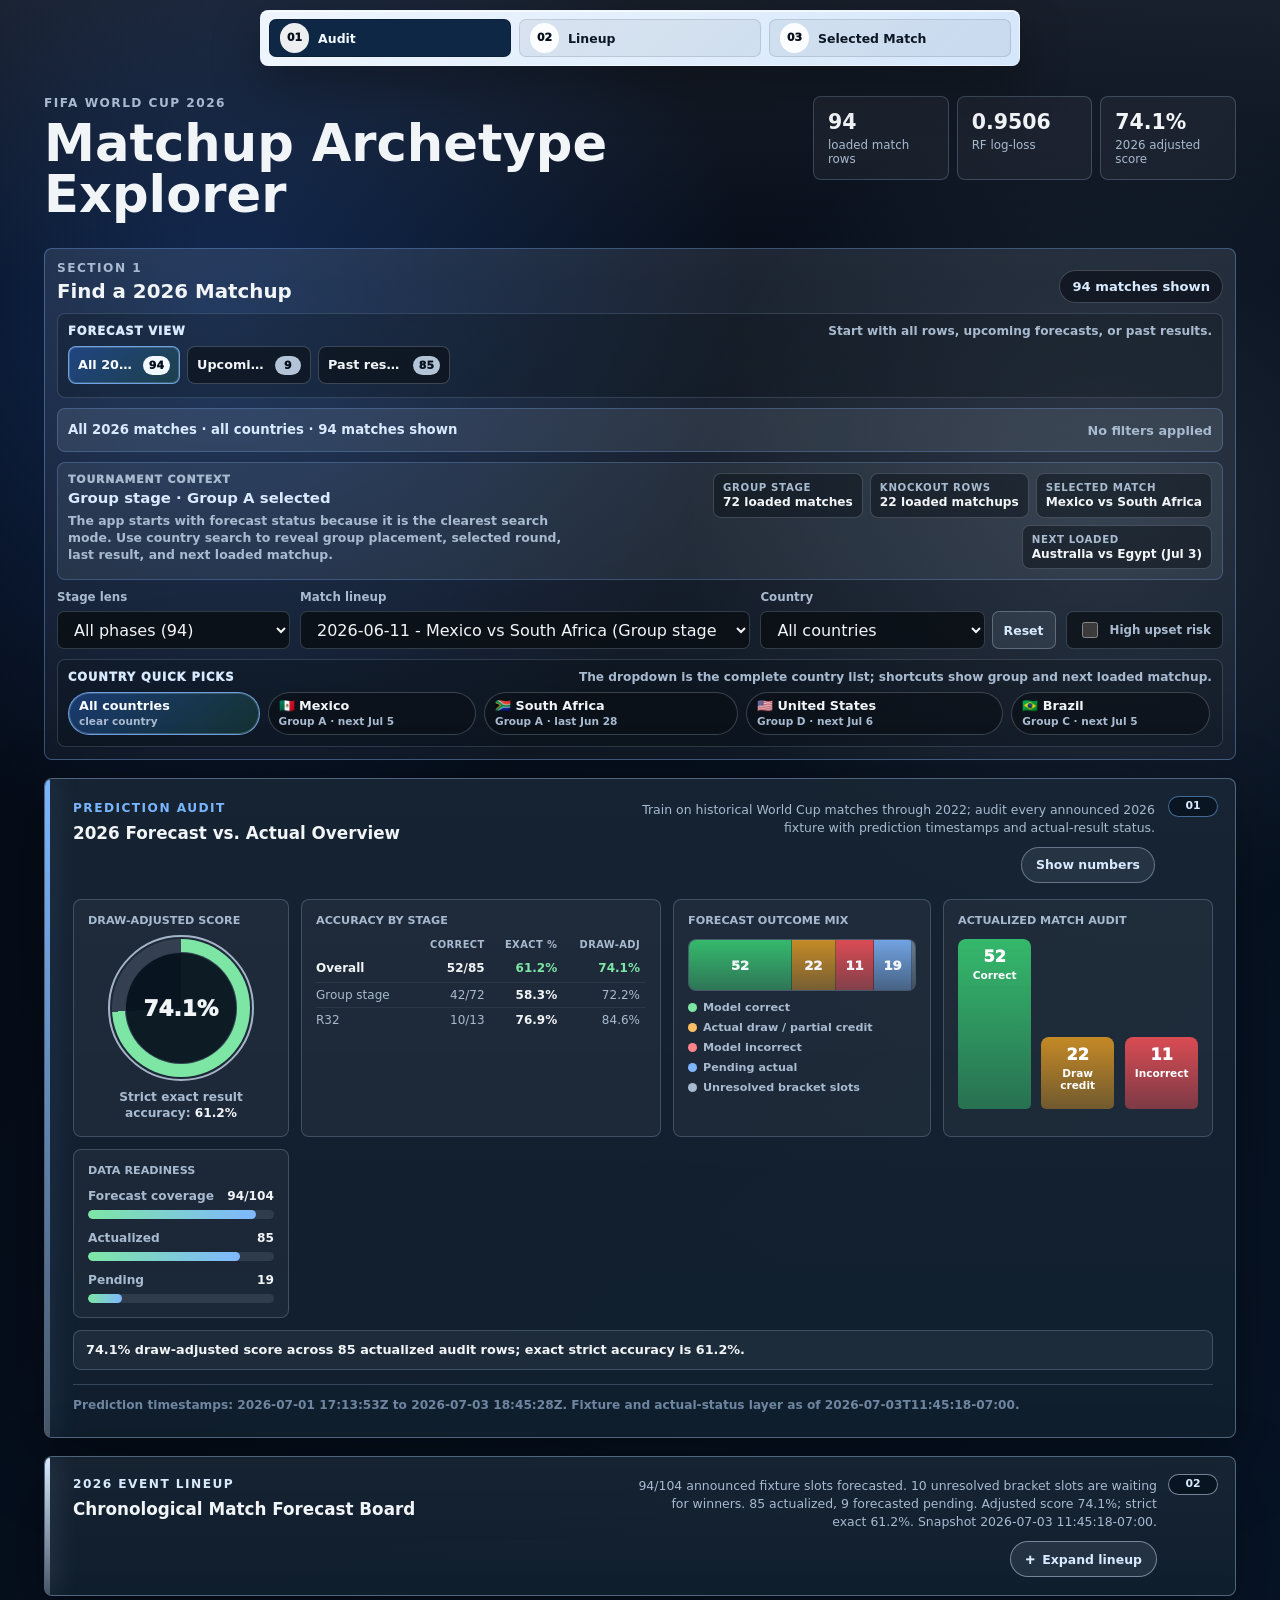
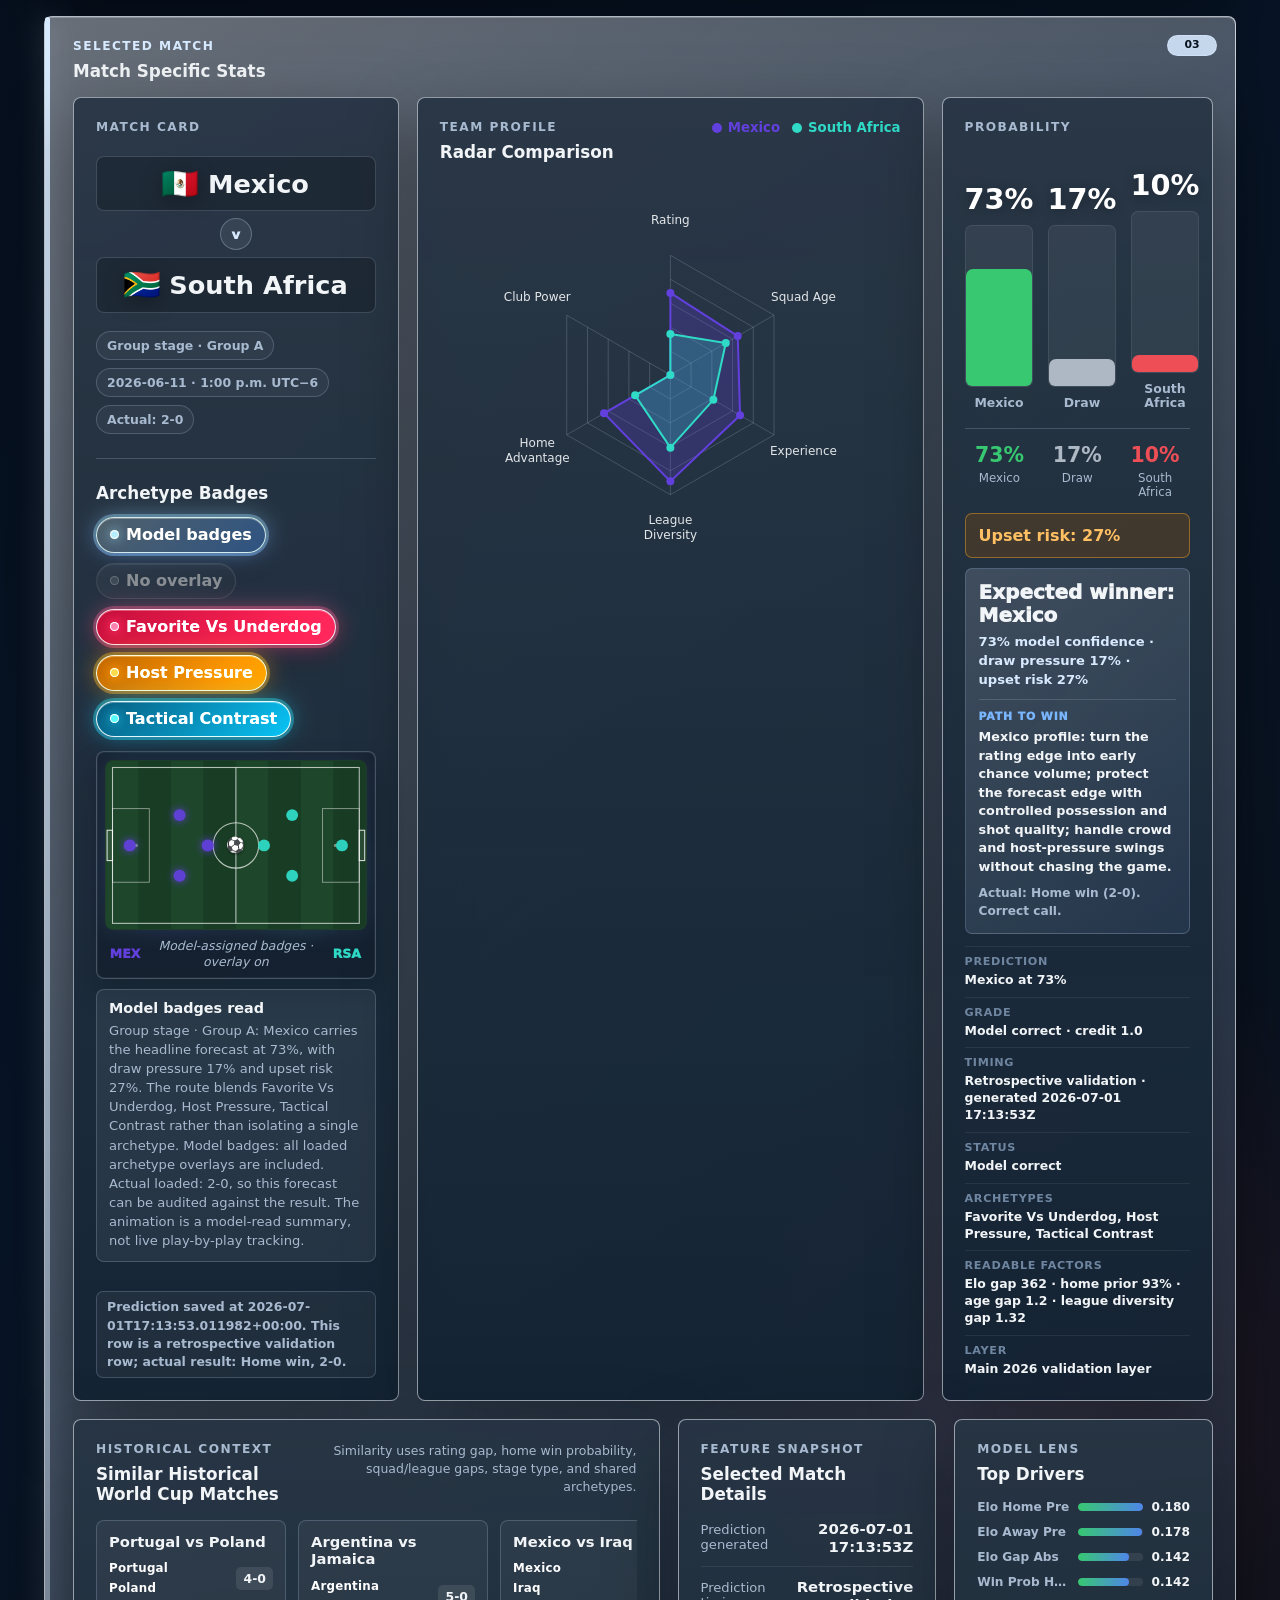
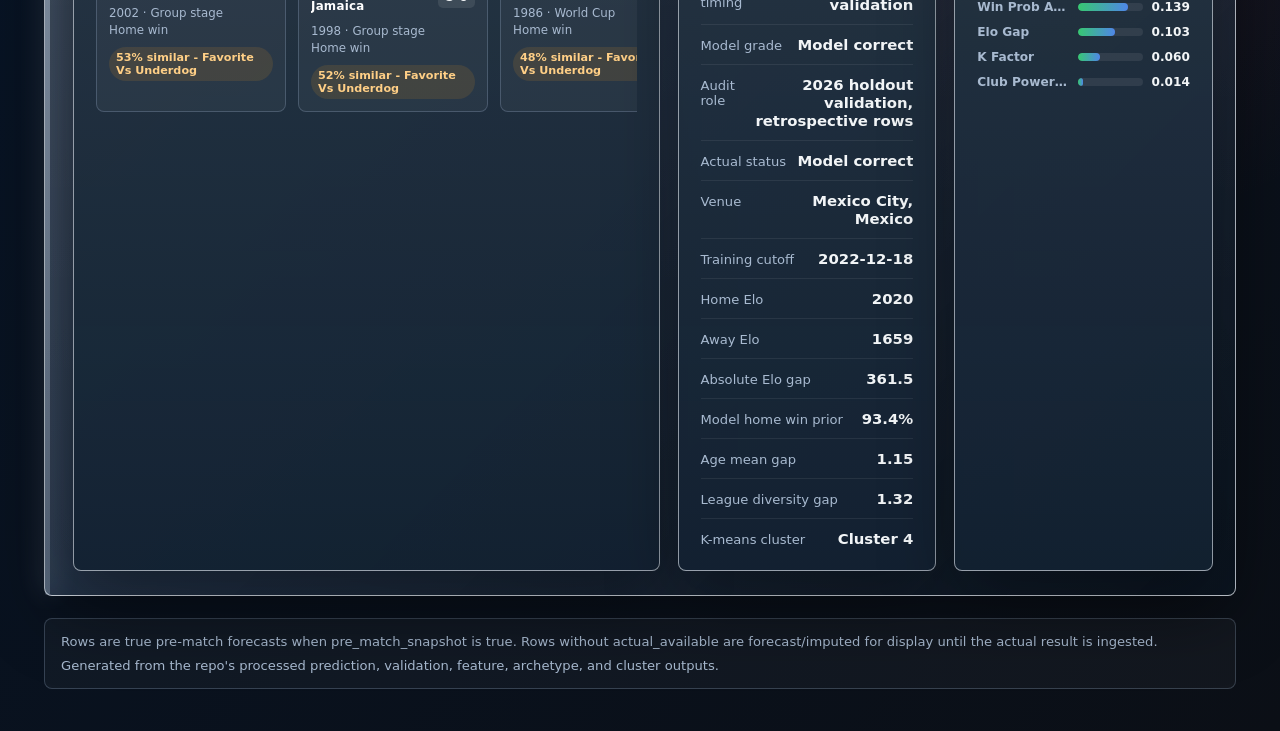
==== web/matchup-card/index.html @ e68240b1 "fix: v59e — R16 row added to accuracy-by-stage table" ====
<!doctype html>
<html lang="en">
  <head>
    <meta charset="utf-8">
    <meta name="viewport" content="width=device-width, initial-scale=1">
    <title>World Cup Matchup Archetype Explorer - v58 Multi-Badge Animation</title>
    <meta
      name="description"
      content="A data-backed matchup card for FIFA World Cup 2026 archetypes, probabilities, radar profiles, and similar historical matches."
    >
    <link rel="stylesheet" href="./styles.css?v=59e">
  </head>
  <body>
    <main class="app-shell">
      <header class="app-header">
        <div>
          <p class="eyebrow">FIFA World Cup 2026</p>
          <h1>Matchup Archetype Explorer</h1>
        </div>
        <div class="summary-strip" aria-label="Project summary">
          <div>
            <span id="match-count">--</span>
            <small>loaded match rows</small>
          </div>
          <div>
            <span id="model-loss">--</span>
            <small>RF log-loss</small>
          </div>
          <div>
            <span id="validation-acc">--</span>
            <small>2026 adjusted score</small>
          </div>
        </div>
      </header>

      <section class="toolbar compact-toolbar" aria-label="Match filters">
        <div class="toolbar-topline">
          <div>
            <p class="panel-kicker">Section 1</p>
            <h2>Find a 2026 Matchup</h2>
          </div>
          <strong id="filter-summary">Loading matches...</strong>
        </div>

        <div class="compact-filter-band">
          <div class="compact-band-head">
            <span>Forecast view</span>
            <small>Start with all rows, upcoming forecasts, or past results.</small>
          </div>
          <div class="filter-chip-row compact-view-row" id="view-chip-row" aria-label="Suggested match views"></div>
        </div>

        <div class="active-filter-strip" aria-live="polite">
          <span id="filter-status-line">Current view loading...</span>
          <div class="active-filter-row" id="active-filter-row"></div>
        </div>

        <div class="tournament-context" id="tournament-context" aria-live="polite">
          <div class="tournament-context-copy">
            <span>Tournament context</span>
            <strong id="context-title">Loading tournament context...</strong>
            <p id="context-copy"></p>
          </div>
          <div class="context-pill-row" id="context-pill-row"></div>
        </div>

        <div class="filter-controls compact-filter-controls">
          <label class="field">
            <span>Stage lens</span>
            <select id="stage-filter"></select>
          </label>
          <label class="field field-wide">
            <span>Match lineup</span>
            <select id="match-select"></select>
          </label>
          <label class="field country-filter-field">
            <span>Country</span>
            <div class="country-filter-control">
              <select id="country-filter"></select>
              <button class="reset-country" id="reset-country" type="button">Reset</button>
            </div>
          </label>
          <label class="toggle">
            <input id="upset-toggle" type="checkbox">
            <span>High upset risk</span>
          </label>
        </div>

        <div class="compact-country-band">
          <div class="compact-band-head">
            <span>Country quick picks</span>
            <small>The dropdown is the complete country list; shortcuts show group and next loaded matchup.</small>
          </div>
          <div class="filter-chip-row country-chip-row" id="country-chip-row" aria-label="Suggested country searches"></div>
        </div>
      </section>

      <nav class="section-nav" aria-label="Dashboard sections">
        <a class="section-nav-link section-nav-active" href="#prediction-audit" data-section-target="prediction-audit">
          <span>01</span>
          <strong>Audit</strong>
        </a>
        <a class="section-nav-link" href="#event-lineup" data-section-target="event-lineup">
          <span>02</span>
          <strong>Lineup</strong>
        </a>
        <a class="section-nav-link" href="#match-specific-stats" data-section-target="match-specific-stats">
          <span>03</span>
          <strong>Selected Match</strong>
        </a>
      </nav>

      <section class="panel audit-panel section-zone section-audit" id="prediction-audit" data-section="01">
        <div class="chart-head">
          <div>
            <div class="panel-kicker">Prediction Audit</div>
            <h2>2026 Forecast vs. Actual Overview</h2>
          </div>
          <div class="audit-head-actions">
            <p class="fine-print" id="audit-summary"></p>
            <button class="audit-view-toggle" id="audit-view-toggle" type="button" aria-pressed="false">
              Show numbers
            </button>
          </div>
        </div>
        <div class="audit-visual" id="audit-visual"></div>
        <div class="audit-grid" id="audit-grid" hidden>
          <div class="audit-stat-grid" id="audit-stat-grid"></div>
          <div class="audit-state-list" id="audit-state-list"></div>
        </div>
        <p class="audit-timestamp" id="audit-timestamp"></p>
      </section>

      <section class="panel lineup-panel section-zone section-lineup" id="event-lineup" data-section="02">
        <div class="chart-head">
          <div>
            <div class="panel-kicker">2026 Event Lineup</div>
            <h2>Chronological Match Forecast Board</h2>
          </div>
          <div class="lineup-head-actions">
            <p class="fine-print" id="lineup-status"></p>
            <button class="lineup-toggle" id="lineup-toggle" type="button" aria-expanded="false" aria-controls="lineup-body">
              Expand lineup
            </button>
          </div>
        </div>
        <div class="lineup-body" id="lineup-body" hidden>
          <div class="lineup-legend" aria-label="Lineup color legend">
            <span><i class="legend-dot dot-correct"></i>Model correct</span>
            <span><i class="legend-dot dot-incorrect"></i>Model incorrect</span>
            <span><i class="legend-dot dot-draw-push"></i>Actual draw / partial credit</span>
            <span><i class="legend-dot dot-pending"></i>Pending actual</span>
          </div>
          <div class="lineup-breakdown" id="lineup-breakdown"></div>
          <div class="timeline-list" id="timeline-list" aria-label="Chronological 2026 fixture lineup"></div>
          <div class="lineup-empty" id="lineup-empty">
            No fixtures match the current filters.
          </div>
        </div>
      </section>

      <section class="section-zone section-match match-section" id="match-specific-stats" data-section="03" aria-live="polite">
        <div class="chart-head match-section-head">
          <div>
            <div class="panel-kicker">Selected Match</div>
            <h2>Match Specific Stats</h2>
          </div>
        </div>

        <div class="main-grid">
        <article class="panel match-panel">
          <div class="panel-kicker">Match Card</div>
          <div class="team-line">
            <div class="team-lockup">
              <span class="team-mark mark-home" id="home-code" aria-label="Home country flag"></span>
              <strong id="home-team">Home</strong>
            </div>
            <span class="versus">v</span>
            <div class="team-lockup team-lockup-away">
              <span class="team-mark mark-away" id="away-code" aria-label="Away country flag"></span>
              <strong id="away-team">Away</strong>
            </div>
          </div>
          <div class="match-meta">
            <span id="match-stage">Stage</span>
            <span id="match-date">Date</span>
            <span id="match-score">Score</span>
          </div>
          <div class="divider"></div>
          <h2>Archetype Badges</h2>
          <div class="badge-list" id="badge-list"></div>
          <div class="archetype-playbook" aria-label="Animated archetype interpretation">
            <div class="archetype-pitch" id="archetype-pitch"></div>
            <div class="archetype-commentary" id="archetype-commentary"></div>
          </div>
          <div class="status-note" id="snapshot-note"></div>
        </article>

        <article class="panel radar-panel">
          <div class="chart-head">
            <div>
              <div class="panel-kicker">Team Profile</div>
              <h2>Radar Comparison</h2>
            </div>
            <div class="legend">
              <span><i class="legend-dot dot-home"></i><b id="legend-home">Home</b></span>
              <span><i class="legend-dot dot-away"></i><b id="legend-away">Away</b></span>
            </div>
          </div>
          <canvas id="radar-canvas" width="720" height="430"></canvas>
        </article>

        <article class="panel probability-panel">
          <div class="panel-kicker">Probability</div>
          <div class="prob-bars" id="prob-bars"></div>
          <div class="prob-table" id="prob-table"></div>
          <div class="upset-pill" id="upset-pill">Upset risk: --</div>
          <div class="prediction-call" id="prediction-call"></div>
          <div class="reasoning-list" id="reasoning-list"></div>
        </article>
        </div>

        <div class="detail-grid">
        <article class="panel wide-panel">
          <div class="chart-head">
            <div>
              <div class="panel-kicker">Historical Context</div>
              <h2>Similar Historical World Cup Matches</h2>
            </div>
            <p class="fine-print">Similarity uses rating gap, home win probability, squad/league gaps, stage type, and shared archetypes.</p>
          </div>
          <div class="similar-grid" id="similar-grid"></div>
        </article>

        <article class="panel">
          <div class="panel-kicker">Feature Snapshot</div>
          <h2>Selected Match Details</h2>
          <div class="metric-list" id="metric-list"></div>
        </article>

        <article class="panel">
          <div class="panel-kicker">Model Lens</div>
          <h2>Top Drivers</h2>
          <div class="importance-list" id="importance-list"></div>
        </article>
        </div>
      </section>

      <footer class="app-footer">
        <p id="data-caveat"></p>
        <p>Generated from the repo's processed prediction, validation, feature, archetype, and cluster outputs.</p>
      </footer>
    </main>

    <script src="./data/matchups-inline.js?v=59e"></script>
    <script src="./app.js?v=59e"></script>
  </body>
</html>
---- web/matchup-card/styles.css ----
:root {
  color-scheme: dark;
  --bg: #070c13;
  --bg-2: #0b1724;
  --panel: rgba(14, 29, 45, 0.88);
  --panel-strong: rgba(17, 41, 63, 0.94);
  --line: rgba(185, 213, 247, 0.22);
  --line-strong: rgba(185, 213, 247, 0.38);
  --text: #f2f5f7;
  --muted: #a8bad0;
  --soft: #6f86a0;
  --sport-blue: #2f7dff;
  --sport-blue-strong: #79b6ff;
  --ice-blue: #d8eaff;
  --home: #4f86e8;
  --away: #f0a33a;
  --draw: #aeb7c4;
  --win: #37c871;
  --loss: #ee4f56;
  --warn: #d79424;
  --correct: #37c871;
  --correct-strong: #7de6a5;
  --incorrect: #ee4f56;
  --incorrect-strong: #ff858b;
  --draw-push: #d79424;
  --draw-push-strong: #ffbf63;
  --pending: #7fb7ff;
  --pending-strong: #d8eaff;
  --radius: 8px;
  --shadow: 0 24px 70px rgba(0, 0, 0, 0.35);
}

.compact-toolbar {
  gap: 10px;
  padding: 12px;
  border-color: rgba(127, 183, 255, 0.36);
  background: linear-gradient(180deg, rgba(216, 234, 255, 0.11), rgba(255, 255, 255, 0.045));
}

.toolbar-topline {
  display: flex;
  align-items: end;
  justify-content: space-between;
  gap: 16px;
}

.toolbar-topline h2 {
  font-size: 1.24rem;
}

.toolbar-topline .panel-kicker {
  margin-bottom: 5px;
}

.toolbar-topline > strong {
  flex: 0 0 auto;
  border: 1px solid rgba(216, 234, 255, 0.22);
  border-radius: 999px;
  padding: 8px 12px;
  color: var(--ice-blue);
  background: rgba(7, 12, 19, 0.58);
  font-size: 0.82rem;
}

.compact-filter-band,
.compact-country-band {
  display: grid;
  gap: 8px;
  min-width: 0;
  border: 1px solid rgba(185, 213, 247, 0.18);
  border-radius: var(--radius);
  padding: 10px;
  background: rgba(7, 12, 19, 0.25);
}

.compact-band-head {
  display: flex;
  align-items: baseline;
  justify-content: space-between;
  gap: 14px;
}

.compact-band-head span {
  color: var(--ice-blue);
  font-size: 0.72rem;
  font-weight: 950;
  letter-spacing: 0.08em;
  text-transform: uppercase;
}

.compact-band-head small {
  color: var(--muted);
  font-size: 0.76rem;
  font-weight: 750;
  text-align: right;
}

.compact-view-row {
  display: grid;
  grid-template-columns: repeat(7, minmax(104px, 1fr));
  gap: 7px;
}

.compact-view-row .filter-chip {
  min-width: 0;
  min-height: 38px;
  border-radius: 8px;
  padding: 7px 9px;
}

.compact-view-row .filter-chip span {
  overflow: hidden;
  text-overflow: ellipsis;
  white-space: nowrap;
}

.compact-view-row .filter-chip small {
  display: none;
}

.active-filter-strip {
  display: grid;
  grid-template-columns: minmax(230px, auto) 1fr;
  align-items: center;
  gap: 12px;
  min-height: 44px;
  border: 1px solid rgba(127, 183, 255, 0.25);
  border-radius: var(--radius);
  padding: 8px 10px;
  background: rgba(216, 234, 255, 0.1);
}

.active-filter-strip > span {
  color: var(--ice-blue);
  font-size: 0.83rem;
  font-weight: 850;
  line-height: 1.25;
}

.active-filter-row {
  display: flex;
  flex-wrap: wrap;
  justify-content: flex-end;
  gap: 7px;
}

.active-filter-none {
  color: var(--muted);
  font-size: 0.8rem;
  font-weight: 800;
}

.active-filter-pill {
  display: inline-flex;
  align-items: center;
  gap: 7px;
  min-height: 30px;
  border: 1px solid rgba(216, 234, 255, 0.26);
  border-radius: 999px;
  padding: 5px 8px 5px 10px;
  color: var(--text);
  background: rgba(10, 16, 22, 0.62);
  cursor: pointer;
  font-size: 0.76rem;
  font-weight: 850;
}

.active-filter-pill strong {
  display: grid;
  width: 17px;
  height: 17px;
  place-items: center;
  border-radius: 999px;
  color: #07111e;
  background: rgba(216, 234, 255, 0.86);
  font-size: 0.68rem;
  line-height: 1;
}

.compact-filter-controls {
  grid-template-columns: minmax(160px, 0.75fr) minmax(280px, 1.45fr) minmax(260px, 0.95fr) minmax(132px, auto);
  gap: 10px;
}

.compact-filter-controls .field span,
.compact-filter-controls .toggle span {
  font-size: 0.74rem;
}

.compact-filter-controls select,
.compact-filter-controls .reset-country,
.compact-filter-controls .toggle {
  min-height: 38px;
}

.compact-filter-controls .toggle {
  padding: 0 11px;
}

.compact-country-band {
  padding-bottom: 8px;
}

.compact-country-band .country-chip-row {
  flex-wrap: nowrap;
  overflow-x: auto;
  overscroll-behavior-x: contain;
  padding-bottom: 3px;
  scrollbar-width: thin;
}

.compact-country-band .filter-chip {
  min-height: 36px;
  min-width: max-content;
  padding: 6px 10px;
}

.compact-country-band .filter-chip small {
  white-space: nowrap;
}

html {
  scroll-behavior: smooth;
  scroll-padding-top: 104px;
}

* {
  box-sizing: border-box;
}

body {
  margin: 0;
  min-height: 100vh;
  font-family: Inter, ui-sans-serif, system-ui, -apple-system, BlinkMacSystemFont, "Segoe UI", sans-serif;
  color: var(--text);
  background:
    linear-gradient(180deg, rgba(242, 248, 255, 0.08), transparent 18rem),
    radial-gradient(circle at 17% 8%, rgba(47, 125, 255, 0.25), transparent 33rem),
    radial-gradient(circle at 86% 13%, rgba(216, 234, 255, 0.1), transparent 26rem),
    radial-gradient(circle at 84% 76%, rgba(238, 79, 86, 0.1), transparent 28rem),
    linear-gradient(135deg, #050912 0%, #071426 54%, #0b0f16 100%);
}

button,
input,
select {
  font: inherit;
}

.app-shell {
  width: min(1440px, 100%);
  margin: 0 auto;
  padding: 96px clamp(16px, 4vw, 44px) 42px;
}

.app-header {
  display: flex;
  align-items: flex-start;
  justify-content: space-between;
  gap: 24px;
  margin-bottom: 28px;
}

.eyebrow,
.panel-kicker {
  margin: 0 0 8px;
  color: var(--muted);
  font-size: 0.76rem;
  font-weight: 700;
  letter-spacing: 0.12em;
  text-transform: uppercase;
}

h1 {
  margin: 0;
  font-size: clamp(2rem, 4vw, 3.8rem);
  line-height: 1;
  letter-spacing: 0;
}

h2 {
  margin: 0;
  font-size: 1.05rem;
  letter-spacing: 0;
}

.summary-strip {
  display: grid;
  grid-template-columns: repeat(3, minmax(86px, 1fr));
  gap: 8px;
  min-width: min(390px, 100%);
}

.summary-strip div {
  min-height: 72px;
  padding: 13px 14px;
  border: 1px solid var(--line);
  border-radius: var(--radius);
  background: rgba(255, 255, 255, 0.045);
}

.summary-strip span {
  display: block;
  color: var(--text);
  font-size: 1.28rem;
  font-weight: 800;
}

.summary-strip small {
  display: block;
  margin-top: 4px;
  color: var(--muted);
  font-size: 0.74rem;
}

.toolbar {
  display: grid;
  grid-template-columns: 1fr;
  align-items: stretch;
  gap: 14px;
  margin-bottom: 18px;
  padding: 14px;
  border: 1px solid var(--line);
  border-radius: var(--radius);
  background: rgba(255, 255, 255, 0.04);
}

.filter-guide {
  display: grid;
  gap: 10px;
}

.filter-shelf {
  min-width: 0;
  border: 1px solid rgba(185, 213, 247, 0.18);
  border-radius: var(--radius);
  padding: 11px;
  background: linear-gradient(180deg, rgba(216, 234, 255, 0.07), rgba(255, 255, 255, 0.025));
}

.filter-shelf-head {
  display: flex;
  align-items: baseline;
  justify-content: space-between;
  gap: 12px;
  margin-bottom: 9px;
}

.filter-shelf-head span {
  color: var(--ice-blue);
  font-size: 0.74rem;
  font-weight: 900;
  letter-spacing: 0.06em;
  text-transform: uppercase;
}

.filter-shelf-head strong {
  color: var(--muted);
  font-size: 0.76rem;
  font-weight: 800;
  line-height: 1.35;
  text-align: right;
}

.filter-chip-row {
  display: flex;
  flex-wrap: wrap;
  gap: 8px;
}

.filter-chip {
  display: grid;
  grid-template-columns: minmax(0, auto) auto;
  gap: 3px 8px;
  align-items: center;
  min-height: 44px;
  min-width: max-content;
  border: 1px solid rgba(216, 234, 255, 0.22);
  border-radius: 999px;
  padding: 7px 12px;
  color: var(--text);
  background: rgba(10, 16, 22, 0.62);
  cursor: pointer;
  text-align: left;
}

.filter-chip span {
  font-size: 0.8rem;
  font-weight: 900;
  line-height: 1.1;
}

.filter-chip strong {
  min-width: 1.65rem;
  border-radius: 999px;
  padding: 3px 6px;
  color: #07111e;
  background: rgba(216, 234, 255, 0.82);
  font-size: 0.68rem;
  font-weight: 950;
  text-align: center;
  white-space: nowrap;
}

.filter-chip small {
  grid-column: 1 / -1;
  color: var(--muted);
  font-size: 0.66rem;
  font-weight: 800;
  line-height: 1.1;
}

.filter-chip:hover,
.filter-chip:focus-visible {
  border-color: rgba(216, 234, 255, 0.64);
  background: rgba(216, 234, 255, 0.11);
  outline: none;
}

.filter-chip-active {
  border-color: rgba(127, 183, 255, 0.82);
  color: #f8fbff;
  background: linear-gradient(135deg, rgba(47, 125, 255, 0.34), rgba(55, 200, 113, 0.14));
  box-shadow: inset 0 0 0 1px rgba(216, 234, 255, 0.2);
}

.filter-chip-active strong {
  background: #f2f8ff;
}

.filter-chip-zero {
  border-color: rgba(168, 186, 208, 0.18);
  color: var(--muted);
  background: rgba(168, 186, 208, 0.055);
}

.filter-chip-zero strong {
  color: var(--muted);
  background: rgba(168, 186, 208, 0.18);
}

.country-chip-row .filter-chip {
  grid-template-columns: minmax(0, auto) auto;
}

.filter-controls {
  display: grid;
  grid-template-columns: minmax(170px, 0.75fr) minmax(280px, 1.45fr) minmax(170px, 0.85fr) auto;
  align-items: end;
  gap: 12px;
}

.field {
  display: grid;
  gap: 7px;
  min-width: 0;
}

.field span,
.toggle span {
  color: var(--muted);
  font-size: 0.78rem;
  font-weight: 700;
}

select {
  width: 100%;
  min-height: 42px;
  padding: 0 12px;
  border: 1px solid var(--line);
  border-radius: 7px;
  outline: none;
  color: var(--text);
  background: rgba(10, 16, 22, 0.9);
}

select:disabled {
  color: var(--soft);
  cursor: not-allowed;
  opacity: 0.78;
}

.country-filter-control {
  display: grid;
  grid-template-columns: minmax(0, 1fr) auto;
  gap: 7px;
}

.reset-country {
  min-height: 42px;
  border: 1px solid rgba(216, 234, 255, 0.28);
  border-radius: 7px;
  padding: 0 11px;
  color: var(--ice-blue);
  background: rgba(216, 234, 255, 0.08);
  cursor: pointer;
  font-size: 0.78rem;
  font-weight: 850;
}

.reset-country:hover,
.reset-country:focus-visible {
  border-color: rgba(216, 234, 255, 0.58);
  background: rgba(216, 234, 255, 0.14);
  outline: none;
}

select:focus {
  border-color: rgba(96, 165, 250, 0.75);
  box-shadow: 0 0 0 3px rgba(96, 165, 250, 0.15);
}

.toggle {
  display: inline-flex;
  align-items: center;
  justify-content: center;
  gap: 9px;
  min-height: 42px;
  padding: 0 14px;
  border: 1px solid var(--line);
  border-radius: 7px;
  background: rgba(10, 16, 22, 0.72);
  white-space: nowrap;
}

.toggle input {
  width: 16px;
  height: 16px;
  accent-color: var(--warn);
}

.section-nav {
  position: fixed;
  top: 10px;
  left: 50%;
  z-index: 80;
  display: grid;
  grid-template-columns: repeat(3, minmax(110px, 1fr));
  gap: 8px;
  width: min(760px, calc(100% - 32px));
  margin: 0;
  padding: 8px;
  border: 1px solid rgba(242, 248, 255, 0.68);
  border-radius: var(--radius);
  background:
    linear-gradient(135deg, rgba(242, 248, 255, 0.94), rgba(216, 234, 255, 0.86)),
    rgba(216, 234, 255, 0.9);
  box-shadow: 0 18px 50px rgba(0, 0, 0, 0.32), inset 0 1px 0 rgba(255, 255, 255, 0.72);
  transform: translateX(-50%);
  backdrop-filter: blur(18px);
}

.section-nav-link {
  display: flex;
  align-items: center;
  gap: 9px;
  min-width: 0;
  min-height: 38px;
  border: 1px solid rgba(10, 23, 38, 0.12);
  border-radius: 7px;
  padding: 0 10px;
  color: #0b1724;
  background: rgba(9, 24, 41, 0.06);
  text-decoration: none;
}

.section-nav-link:hover,
.section-nav-link:focus-visible,
.section-nav-active {
  border-color: rgba(9, 24, 41, 0.36);
  color: #f2f8ff;
  background: #0d2744;
  outline: none;
}

.section-nav-link span {
  display: inline-flex;
  align-items: center;
  justify-content: center;
  flex: 0 0 1.82rem;
  height: 1.82rem;
  border-radius: 999px;
  color: #08111d;
  background: rgba(255, 255, 255, 0.92);
  font-size: 0.68rem;
  font-weight: 950;
}

.section-nav-link strong {
  min-width: 0;
  overflow: hidden;
  font-size: 0.78rem;
  text-overflow: ellipsis;
  white-space: nowrap;
}

.section-zone {
  --section-accent: var(--sport-blue-strong);
  --section-wash: rgba(47, 125, 255, 0.12);
  position: relative;
  isolation: isolate;
  scroll-margin-top: 104px;
}

.panel.section-zone {
  overflow: hidden;
}

.section-zone::before {
  content: "";
  position: absolute;
  top: 0;
  bottom: 0;
  left: 0;
  z-index: 0;
  width: 5px;
  border-radius: 999px;
  background: linear-gradient(180deg, var(--section-accent), rgba(216, 234, 255, 0.28));
  box-shadow: 0 0 26px color-mix(in srgb, var(--section-accent) 38%, transparent);
}

.section-zone::after {
  content: attr(data-section);
  position: absolute;
  top: 17px;
  right: 17px;
  z-index: 1;
  min-width: 2rem;
  border: 1px solid color-mix(in srgb, var(--section-accent) 52%, transparent);
  border-radius: 999px;
  padding: 4px 8px;
  color: var(--ice-blue);
  background: rgba(6, 16, 28, 0.72);
  font-size: 0.68rem;
  font-weight: 900;
  line-height: 1;
  text-align: center;
}

.panel.section-zone > *,
.match-section > * {
  position: relative;
  z-index: 1;
}

.section-zone > .chart-head {
  padding-right: 58px;
}

.section-zone > .chart-head .panel-kicker {
  color: var(--section-accent);
}

.section-audit {
  --section-accent: #79b6ff;
  --section-wash: rgba(47, 125, 255, 0.13);
  border-color: rgba(121, 182, 255, 0.5);
  background:
    linear-gradient(90deg, rgba(47, 125, 255, 0.16), transparent 32%),
    linear-gradient(180deg, rgba(255, 255, 255, 0.05), rgba(255, 255, 255, 0.018)),
    var(--panel);
}

.section-lineup {
  --section-accent: #d8eaff;
  --section-wash: rgba(216, 234, 255, 0.1);
  border-color: rgba(216, 234, 255, 0.44);
  background:
    linear-gradient(90deg, rgba(216, 234, 255, 0.13), transparent 30%),
    linear-gradient(180deg, rgba(255, 255, 255, 0.045), rgba(255, 255, 255, 0.016)),
    var(--panel);
}

.match-section {
  --section-accent: #d8eaff;
  margin-top: 20px;
  border: 1px solid rgba(242, 248, 255, 0.7);
  border-radius: var(--radius);
  padding: 22px 22px 24px 28px;
  background:
    linear-gradient(135deg, rgba(242, 248, 255, 0.32), rgba(216, 234, 255, 0.2) 38%, rgba(127, 183, 255, 0.13) 68%, rgba(6, 18, 31, 0.66)),
    linear-gradient(180deg, rgba(255, 255, 255, 0.13), rgba(255, 255, 255, 0.035));
  box-shadow: 0 24px 70px rgba(0, 0, 0, 0.24), inset 0 1px 0 rgba(255, 255, 255, 0.24);
}

.match-section::after {
  top: 18px;
  right: 18px;
  color: #08111d;
  background: rgba(216, 234, 255, 0.88);
}

.match-section-head {
  margin-bottom: 16px;
  padding-right: 58px;
}

.match-section .panel {
  border-color: rgba(242, 248, 255, 0.56);
  background:
    linear-gradient(180deg, rgba(242, 248, 255, 0.12), rgba(216, 234, 255, 0.045)),
    rgba(9, 24, 41, 0.92);
}

.main-grid {
  display: grid;
  grid-template-columns: minmax(260px, 0.9fr) minmax(360px, 1.4fr) minmax(270px, 0.75fr);
  gap: 18px;
  align-items: stretch;
}

.audit-panel {
  margin-bottom: 18px;
  padding: 22px 22px 22px 28px;
}

.audit-head-actions {
  display: grid;
  justify-items: end;
  gap: 10px;
  min-width: min(460px, 100%);
}

.audit-view-toggle {
  min-height: 36px;
  border: 1px solid rgba(216, 234, 255, 0.36);
  border-radius: 999px;
  padding: 0 14px;
  color: var(--ice-blue);
  background: rgba(216, 234, 255, 0.08);
  cursor: pointer;
  font-size: 0.78rem;
  font-weight: 900;
}

.audit-view-toggle:hover,
.audit-view-toggle:focus-visible {
  border-color: rgba(216, 234, 255, 0.68);
  background: rgba(216, 234, 255, 0.15);
  outline: none;
}

.audit-visual[hidden],
.audit-grid[hidden] {
  display: none;
}

.audit-visual-grid {
  display: grid;
  grid-template-columns: minmax(190px, 0.72fr) minmax(260px, 1.2fr) minmax(220px, 0.86fr) minmax(230px, 0.9fr);
  gap: 12px;
  align-items: stretch;
}

.audit-viz-card {
  min-width: 0;
  border: 1px solid var(--line);
  border-radius: var(--radius);
  padding: 14px;
  background: rgba(255, 255, 255, 0.045);
}

/* Stage breakdown table */
.audit-stage-table {
  width: 100%;
  border-collapse: collapse;
  font-size: 0.75rem;
}

.audit-stage-table thead th {
  color: var(--muted);
  font-weight: 700;
  text-transform: uppercase;
  font-size: 0.62rem;
  letter-spacing: 0.04em;
  padding: 0 6px 6px 0;
  text-align: right;
}

.audit-stage-table thead th:first-child {
  text-align: left;
}

.audit-stage-table td {
  padding: 5px 6px 5px 0;
  text-align: right;
  font-variant-numeric: tabular-nums;
  border-top: 1px solid rgba(255,255,255,0.06);
}

.audit-stage-table td:first-child {
  text-align: left;
}

.audit-stage-overall td {
  font-weight: 800;
  color: var(--text);
  border-top: none;
  padding-bottom: 7px;
}

.audit-stage-overall .audit-stage-pct,
.audit-stage-overall .audit-stage-dadj {
  color: var(--correct-strong);
}

.audit-stage-row td {
  color: var(--muted);
}

.audit-stage-row .audit-stage-pct {
  color: var(--text);
  font-weight: 700;
}

.audit-stage-row .audit-stage-dadj {
  color: var(--muted);
}

.audit-viz-kicker {
  margin-bottom: 12px;
  color: var(--muted);
  font-size: 0.7rem;
  font-weight: 900;
  text-transform: uppercase;
}

.audit-gauge {
  --score-angle: 0deg;
  position: relative;
  display: grid;
  place-items: center;
  width: min(138px, 100%);
  aspect-ratio: 1;
  border: 0;
  border-radius: 50%;
  margin: 0 auto 12px;
  color: var(--text);
  background: conic-gradient(var(--correct-strong) var(--score-angle), rgba(216, 234, 255, 0.12) 0deg);
  cursor: pointer;
  animation: audit-pop 0.5s ease-out both;
}

.audit-gauge::before {
  content: "";
  position: absolute;
  inset: 13px;
  border-radius: 50%;
  background: rgba(8, 19, 32, 0.96);
  box-shadow: inset 0 0 0 1px var(--line);
}

.audit-gauge span {
  position: relative;
  font-size: 1.35rem;
  font-weight: 950;
}

.audit-gauge-card p {
  margin: 0;
  color: var(--muted);
  font-size: 0.76rem;
  font-weight: 800;
  line-height: 1.35;
  text-align: center;
}

.audit-gauge-card strong {
  color: var(--text);
}

.audit-stacked-bar {
  display: flex;
  min-height: 52px;
  overflow: hidden;
  border: 1px solid var(--line);
  border-radius: var(--radius);
  background: rgba(255, 255, 255, 0.045);
}

.audit-stack-segment {
  flex: 0 0 var(--segment-width);
  min-width: 38px;
  border: 0;
  border-right: 1px solid rgba(8, 14, 24, 0.35);
  color: var(--text);
  cursor: pointer;
  font-weight: 950;
  transform-origin: left center;
  animation: audit-grow 0.7s ease-out both;
}

.audit-stack-segment span {
  display: block;
  font-size: 0.82rem;
}

.audit-stack-empty {
  display: none;
}

.audit-stack-correct,
.audit-histogram-correct {
  background: linear-gradient(180deg, rgba(55, 200, 113, 0.9), rgba(55, 200, 113, 0.45));
}

.audit-stack-draw,
.audit-histogram-draw {
  background: linear-gradient(180deg, rgba(215, 148, 36, 0.9), rgba(215, 148, 36, 0.45));
}

.audit-stack-incorrect,
.audit-histogram-incorrect {
  background: linear-gradient(180deg, rgba(238, 79, 86, 0.9), rgba(238, 79, 86, 0.46));
}

.audit-stack-pending {
  background: linear-gradient(180deg, rgba(127, 183, 255, 0.85), rgba(127, 183, 255, 0.36));
}

.audit-stack-unresolved {
  background: linear-gradient(180deg, rgba(168, 186, 208, 0.55), rgba(168, 186, 208, 0.2));
}

.audit-viz-legend {
  display: flex;
  flex-wrap: wrap;
  gap: 7px 10px;
  margin-top: 10px;
  color: var(--muted);
  font-size: 0.7rem;
  font-weight: 800;
}

.audit-viz-legend span {
  display: inline-flex;
  align-items: center;
  gap: 6px;
}

.audit-legend-dot {
  display: inline-block;
  width: 0.56rem;
  height: 0.56rem;
  border-radius: 50%;
}

.audit-dot-correct {
  background: var(--correct-strong);
}

.audit-dot-draw {
  background: var(--draw-push-strong);
}

.audit-dot-incorrect {
  background: var(--incorrect-strong);
}

.audit-dot-pending {
  background: var(--pending);
}

.audit-dot-unresolved {
  background: var(--muted);
}

.audit-histogram {
  display: grid;
  grid-template-columns: repeat(3, 1fr);
  align-items: end;
  gap: 10px;
  height: 170px;
}

.audit-histogram-bar {
  position: relative;
  display: grid;
  align-content: start;
  justify-items: center;
  height: var(--bar-height);
  min-height: 72px;
  border: 0;
  border-radius: 8px 8px 5px 5px;
  padding: 8px 5px;
  color: #fff;
  cursor: pointer;
  transform-origin: bottom center;
  animation: audit-rise 0.7s ease-out both;
}

.audit-histogram-bar span {
  font-size: 1rem;
  font-weight: 950;
}

.audit-histogram-bar small {
  margin-top: 4px;
  font-size: 0.66rem;
  font-weight: 900;
  line-height: 1.1;
  text-align: center;
}

.audit-readiness-row {
  display: grid;
  grid-template-columns: 1fr auto;
  gap: 7px 10px;
  align-items: center;
  margin-bottom: 12px;
  color: var(--muted);
  font-size: 0.76rem;
  font-weight: 850;
}

.audit-readiness-row:last-child {
  margin-bottom: 0;
}

.audit-readiness-row strong {
  color: var(--text);
}

.audit-readiness-row i {
  grid-column: 1 / -1;
  height: 9px;
  overflow: hidden;
  border-radius: 999px;
  background: rgba(216, 234, 255, 0.1);
}

.audit-readiness-row b {
  display: block;
  width: var(--progress);
  height: 100%;
  border-radius: inherit;
  background: linear-gradient(90deg, var(--correct-strong), #7fb7ff);
  transform-origin: left center;
  animation: audit-grow 0.75s ease-out both;
}

.audit-viz-detail {
  margin: 12px 0 0;
  border: 1px solid var(--line);
  border-radius: var(--radius);
  padding: 10px 12px;
  color: var(--text);
  background: rgba(216, 234, 255, 0.06);
  font-size: 0.8rem;
  font-weight: 800;
  line-height: 1.45;
}

.audit-viz-active {
  outline: 2px solid rgba(216, 234, 255, 0.72);
  outline-offset: 2px;
}

.load-error-panel {
  margin-bottom: 18px;
  border-color: rgba(255, 191, 99, 0.48);
  background: linear-gradient(180deg, rgba(215, 148, 36, 0.16), rgba(216, 234, 255, 0.05)), var(--panel);
}

.load-error-panel h2,
.load-error-panel p {
  margin: 0;
}

.load-error-panel p {
  margin-top: 8px;
  color: var(--muted);
  font-size: 0.86rem;
  font-weight: 750;
  line-height: 1.45;
}

.load-error-panel code {
  color: var(--ice-blue);
}

.panel-empty-note {
  grid-column: 1 / -1;
  border: 1px solid var(--line);
  border-radius: var(--radius);
  padding: 12px;
  color: var(--muted);
  background: rgba(216, 234, 255, 0.055);
  font-size: 0.82rem;
  font-weight: 800;
  line-height: 1.45;
}

@keyframes audit-grow {
  from {
    opacity: 0.5;
    transform: scaleX(0.2);
  }

  to {
    opacity: 1;
    transform: scaleX(1);
  }
}

@keyframes audit-rise {
  from {
    opacity: 0.45;
    transform: scaleY(0.55);
  }

  to {
    opacity: 1;
    transform: scaleY(1);
  }
}

@keyframes audit-pop {
  from {
    opacity: 0.55;
    transform: scale(0.92);
  }

  to {
    opacity: 1;
    transform: scale(1);
  }
}

.audit-grid {
  display: grid;
  grid-template-columns: minmax(360px, 1.35fr) minmax(280px, 0.8fr);
  gap: 18px;
  align-items: stretch;
}

.audit-stat-grid {
  display: grid;
  grid-template-columns: repeat(5, minmax(120px, 1fr));
  gap: 10px;
}

.audit-stat {
  min-height: 104px;
  border-top: 1px solid var(--line);
  padding-top: 12px;
}

.audit-stat strong {
  display: block;
  color: var(--text);
  font-size: clamp(1.2rem, 2.4vw, 1.72rem);
  line-height: 1;
}

.audit-stat span {
  display: block;
  margin-top: 7px;
  color: var(--muted);
  font-size: 0.77rem;
  font-weight: 800;
  line-height: 1.35;
}

.audit-state-list {
  display: grid;
  align-content: start;
  gap: 9px;
}

.audit-state-row {
  display: grid;
  grid-template-columns: 1fr auto;
  gap: 12px;
  align-items: start;
  border-bottom: 1px solid rgba(255, 255, 255, 0.07);
  padding-bottom: 9px;
}

.audit-state-row:last-child {
  border-bottom: 0;
  padding-bottom: 0;
}

.audit-state-row span {
  color: var(--muted);
  font-size: 0.78rem;
  font-weight: 750;
  line-height: 1.35;
}

.audit-state-row strong {
  color: var(--text);
  font-size: 0.9rem;
}

.audit-timestamp {
  margin: 14px 0 0;
  border-top: 1px solid var(--line);
  padding-top: 12px;
  color: var(--soft);
  font-size: 0.76rem;
  font-weight: 750;
  line-height: 1.45;
}

.lineup-panel {
  margin-bottom: 18px;
  padding: 20px 20px 18px 28px;
}

.lineup-panel-collapsed .chart-head {
  margin-bottom: 0;
}

.lineup-head-actions {
  display: grid;
  justify-items: end;
  gap: 10px;
  min-width: min(460px, 100%);
}

.lineup-toggle {
  min-height: 36px;
  border: 1px solid rgba(216, 234, 255, 0.45);
  border-radius: 999px;
  padding: 0 14px;
  color: var(--ice-blue);
  background: rgba(216, 234, 255, 0.09);
  cursor: pointer;
  font-size: 0.78rem;
  font-weight: 900;
}

.lineup-toggle::before {
  content: "+";
  display: inline-block;
  margin-right: 7px;
  font-weight: 950;
}

.lineup-toggle[aria-expanded="true"]::before {
  content: "-";
}

.lineup-toggle:hover,
.lineup-toggle:focus-visible {
  border-color: rgba(216, 234, 255, 0.75);
  background: rgba(216, 234, 255, 0.16);
  outline: none;
}

.lineup-body {
  display: block;
}

.lineup-body[hidden] {
  display: none;
}

.lineup-legend {
  display: flex;
  flex-wrap: wrap;
  gap: 10px 13px;
  margin-bottom: 10px;
  color: var(--muted);
  font-size: 0.74rem;
  font-weight: 800;
}

.lineup-legend span {
  display: inline-flex;
  align-items: center;
  gap: 7px;
}

.dot-correct {
  background: var(--correct-strong);
}

.dot-incorrect {
  background: var(--incorrect-strong);
}

.dot-draw-push {
  background: var(--draw-push-strong);
}

.dot-pending {
  background: var(--pending-strong);
}

.lineup-breakdown {
  display: grid;
  grid-template-columns: repeat(6, minmax(120px, 1fr));
  gap: 8px;
  margin-bottom: 12px;
}

.lineup-breakdown-card {
  min-height: 72px;
  border: 1px solid var(--line);
  border-radius: var(--radius);
  padding: 10px;
  color: var(--text);
  text-align: left;
  background: rgba(255, 255, 255, 0.045);
}

.lineup-breakdown-card strong {
  display: block;
  font-size: 1.32rem;
  line-height: 1;
}

.lineup-breakdown-card span {
  display: block;
  margin-top: 6px;
  color: var(--muted);
  font-size: 0.72rem;
  font-weight: 800;
  line-height: 1.35;
}

.breakdown-correct {
  border-color: rgba(125, 230, 165, 0.5);
  background: rgba(55, 200, 113, 0.12);
}

.breakdown-incorrect {
  border-color: rgba(255, 133, 139, 0.5);
  background: rgba(238, 79, 86, 0.12);
}

.breakdown-draw-push {
  border-color: rgba(255, 191, 99, 0.5);
  background: rgba(215, 148, 36, 0.12);
}

.breakdown-pending {
  border-color: rgba(216, 234, 255, 0.52);
  background: linear-gradient(180deg, rgba(127, 183, 255, 0.16), rgba(216, 234, 255, 0.065));
}

.breakdown-unresolved {
  border-color: rgba(168, 186, 208, 0.32);
  background: rgba(168, 186, 208, 0.06);
}

.breakdown-accuracy {
  border-color: rgba(215, 148, 36, 0.42);
  background: rgba(215, 148, 36, 0.08);
}

.timeline-list {
  display: grid;
  gap: 12px;
  max-height: clamp(300px, 46vh, 500px);
  overflow: auto;
  padding-right: 5px;
  scrollbar-color: rgba(216, 234, 255, 0.34) rgba(255, 255, 255, 0.055);
  scrollbar-width: thin;
}

.timeline-day {
  display: grid;
  gap: 8px;
}

.timeline-day-head {
  position: sticky;
  top: 0;
  z-index: 2;
  display: flex;
  flex-wrap: wrap;
  justify-content: space-between;
  gap: 8px;
  border: 1px solid var(--line);
  border-radius: var(--radius);
  padding: 7px 9px;
  background: rgba(10, 14, 18, 0.96);
}

.timeline-day-head strong {
  color: var(--text);
  font-size: 0.82rem;
}

.timeline-day-head span {
  color: var(--muted);
  font-size: 0.72rem;
  font-weight: 800;
}

.timeline-day-grid {
  display: grid;
  grid-template-columns: repeat(3, minmax(210px, 1fr));
  gap: 8px;
}

.timeline-card {
  display: grid;
  gap: 6px;
  min-height: 142px;
  border: 1px solid var(--line);
  border-radius: var(--radius);
  padding: 10px;
  color: var(--text);
  text-align: left;
  background: rgba(255, 255, 255, 0.045);
  cursor: pointer;
}

.timeline-card:hover,
.timeline-card:focus-visible {
  border-color: rgba(255, 255, 255, 0.58);
  outline: none;
}

.timeline-card-correct {
  border-color: rgba(125, 230, 165, 0.46);
  background: linear-gradient(180deg, rgba(55, 200, 113, 0.2), rgba(55, 200, 113, 0.065));
}

.timeline-card-incorrect {
  border-color: rgba(255, 133, 139, 0.5);
  background: linear-gradient(180deg, rgba(238, 79, 86, 0.2), rgba(238, 79, 86, 0.065));
}

.timeline-card-draw-push {
  border-color: rgba(255, 191, 99, 0.5);
  background: linear-gradient(180deg, rgba(215, 148, 36, 0.18), rgba(215, 148, 36, 0.06));
}

.timeline-card-pending {
  border-color: rgba(216, 234, 255, 0.5);
  background: linear-gradient(180deg, rgba(127, 183, 255, 0.17), rgba(216, 234, 255, 0.055));
}

.timeline-card-selected {
  border-color: rgba(216, 234, 255, 0.9);
  box-shadow: inset 0 0 0 1px rgba(216, 234, 255, 0.34), 0 18px 38px rgba(0, 0, 0, 0.22);
}

.timeline-card-top {
  display: flex;
  justify-content: space-between;
  gap: 8px;
  color: var(--muted);
  font-size: 0.68rem;
  font-weight: 850;
}

.timeline-card-top b {
  color: var(--text);
  font-size: 0.68rem;
}

.timeline-card strong {
  display: block;
  color: var(--text);
  font-size: 0.86rem;
  line-height: 1.22;
}

.timeline-stage,
.timeline-forecast,
.timeline-result,
.timeline-tags {
  display: block;
  overflow: hidden;
  font-size: 0.7rem;
  line-height: 1.26;
  text-overflow: ellipsis;
  white-space: nowrap;
}

.timeline-stage,
.timeline-result,
.timeline-tags {
  color: var(--soft);
}

.timeline-forecast {
  color: var(--text);
  font-weight: 800;
}

.lineup-empty {
  border: 1px solid var(--line);
  border-radius: var(--radius);
  padding: 16px;
  color: var(--muted);
  background: rgba(255, 255, 255, 0.04);
}

.lineup-empty[hidden] {
  display: none;
}

.detail-grid {
  display: grid;
  grid-template-columns: minmax(360px, 1.7fr) minmax(250px, 0.75fr) minmax(250px, 0.75fr);
  gap: 18px;
  margin-top: 18px;
}

.panel {
  min-width: 0;
  border: 1px solid var(--line-strong);
  border-radius: var(--radius);
  background:
    linear-gradient(180deg, rgba(255, 255, 255, 0.04), rgba(255, 255, 255, 0.015)),
    var(--panel);
  box-shadow: var(--shadow);
}

.match-panel,
.probability-panel,
.radar-panel,
.detail-grid .panel {
  padding: 22px;
}

.match-panel {
  display: flex;
  flex-direction: column;
  min-height: 474px;
}

.team-line {
  display: grid;
  grid-template-columns: minmax(0, 1fr) auto minmax(0, 1fr);
  align-items: center;
  gap: 13px;
  margin-top: 14px;
}

.team-lockup {
  display: flex;
  align-items: center;
  gap: 11px;
  min-width: 0;
}

.team-lockup-away {
  justify-content: flex-end;
}

.team-lockup strong {
  font-size: var(--team-name-size, clamp(1.25rem, 2vw, 1.85rem));
  line-height: 1.05;
  overflow-wrap: normal;
  text-wrap: balance;
}

.team-mark {
  display: inline-flex;
  align-items: center;
  justify-content: center;
  flex: 0 0 2.2rem;
  width: 2.2rem;
  height: 2.2rem;
  border: 0;
  border-radius: 0;
  color: var(--text);
  background: transparent;
  filter: drop-shadow(0 5px 10px rgba(0, 0, 0, 0.28));
  font-size: 1.9rem;
  line-height: 1;
}

.mark-home {
  background: transparent;
}

.mark-away {
  background: transparent;
}

.team-mark-fallback {
  width: 2.05rem;
  height: 2.05rem;
  border: 1px solid var(--line);
  border-radius: 999px;
  background: rgba(255, 255, 255, 0.07);
  color: var(--muted);
  font-size: 0.72rem;
  font-weight: 900;
  letter-spacing: 0.02em;
  filter: none;
}

.versus {
  color: var(--soft);
  font-size: 0.78rem;
  font-weight: 800;
  text-transform: uppercase;
}

.match-meta {
  display: flex;
  flex-wrap: wrap;
  gap: 8px;
  margin-top: 18px;
}

.match-meta span,
.status-note {
  border: 1px solid var(--line);
  border-radius: 999px;
  padding: 6px 10px;
  color: var(--muted);
  background: rgba(255, 255, 255, 0.045);
  font-size: 0.78rem;
  font-weight: 700;
}

.divider {
  height: 1px;
  margin: 24px 0;
  background: var(--line);
}

.badge-list {
  display: flex;
  flex-wrap: wrap;
  gap: 10px;
  margin-top: 14px;
}

.badge {
  border: 1px solid rgba(255, 255, 255, 0.2);
  border-radius: 999px;
  padding: 9px 13px;
  color: white;
  font-size: clamp(0.82rem, 1.5vw, 1rem);
  font-weight: 800;
  box-shadow: inset 0 1px 0 rgba(255, 255, 255, 0.15);
}

.archetype-badge-button {
  appearance: none;
  position: relative;
  display: inline-flex;
  align-items: center;
  gap: 7px;
  font-family: inherit;
  line-height: 1;
  cursor: pointer;
  opacity: 0.66;
  filter: saturate(0.58) brightness(0.78);
  transition: border-color 160ms ease, box-shadow 160ms ease, filter 160ms ease, opacity 160ms ease, transform 160ms ease;
}

.archetype-badge-button::before {
  content: "";
  width: 7px;
  height: 7px;
  border: 1px solid rgba(255, 255, 255, 0.5);
  border-radius: 999px;
  background: rgba(255, 255, 255, 0.2);
  box-shadow: none;
}

.archetype-badge-button:hover {
  opacity: 0.92;
  filter: saturate(1.02) brightness(1.02);
  transform: translateY(-1px);
}

.archetype-badge-button:focus-visible {
  outline: 3px solid rgba(216, 234, 255, 0.72);
  outline-offset: 3px;
}

.archetype-badge-button[aria-pressed="true"] {
  border-color: rgba(255, 255, 255, 0.78);
  opacity: 1;
  filter: saturate(1.35) brightness(1.12);
  box-shadow:
    inset 0 1px 0 rgba(255, 255, 255, 0.28),
    0 0 0 3px color-mix(in srgb, var(--badge-glow, #d8eaff) 34%, transparent),
    0 0 24px color-mix(in srgb, var(--badge-glow, #d8eaff) 42%, transparent),
    0 12px 24px rgba(4, 10, 18, 0.26);
}

.archetype-badge-button[aria-pressed="true"]::before {
  border-color: rgba(255, 255, 255, 0.92);
  background: color-mix(in srgb, var(--badge-glow, #d8eaff) 82%, white);
  box-shadow: 0 0 12px color-mix(in srgb, var(--badge-glow, #d8eaff) 80%, transparent);
}

.archetype-default-button {
  --badge-glow: #9cc9ff;
  color: var(--text);
  background: linear-gradient(135deg, rgba(216, 234, 255, 0.22), rgba(79, 131, 211, 0.34));
}

.archetype-default-button[aria-pressed="true"] {
  border-color: rgba(216, 234, 255, 0.86);
}

.archetype-none-button {
  --badge-glow: #d9e4f2;
  color: var(--text);
  background: linear-gradient(135deg, rgba(124, 143, 166, 0.22), rgba(58, 73, 94, 0.34));
}

.archetype-none-button[aria-pressed="true"] {
  border-color: rgba(235, 244, 255, 0.86);
}

.badge-heavyweight_clash {
  --badge-glow: #5f8dff;
  background: linear-gradient(135deg, #244d9b, #376bd7);
}

.badge-favorite_vs_underdog {
  --badge-glow: #ff6488;
  background: linear-gradient(135deg, #8f1734, #cb3154);
}

.badge-host_pressure {
  --badge-glow: #ffb846;
  background: linear-gradient(135deg, #9b5f0b, #e09a23);
}

.badge-generational_transition {
  --badge-glow: #4ee0b3;
  background: linear-gradient(135deg, #276c5e, #39b38e);
}

.badge-club_power_mismatch {
  --badge-glow: #a984ff;
  background: linear-gradient(135deg, #4d3a86, #8d67d8);
}

.badge-tactical_contrast {
  --badge-glow: #4ed4ee;
  background: linear-gradient(135deg, #174f66, #2ba7c8);
}

.badge-knockout_volatility {
  --badge-glow: #ff8a3d;
  background: linear-gradient(135deg, #a04610, #ef6b23);
}

.badge-upset_realized {
  --badge-glow: #ff6972;
  background: linear-gradient(135deg, #8f2631, #ef4f58);
}

.status-note {
  margin-top: auto;
  border-radius: 7px;
  line-height: 1.45;
}

.chart-head {
  display: flex;
  align-items: flex-start;
  justify-content: space-between;
  gap: 16px;
  margin-bottom: 16px;
}

.legend {
  display: flex;
  flex-wrap: wrap;
  justify-content: flex-end;
  gap: 12px;
  color: var(--muted);
  font-size: 0.83rem;
}

.legend span {
  display: inline-flex;
  align-items: center;
  gap: 6px;
}

.legend-dot {
  width: 10px;
  height: 10px;
  border-radius: 999px;
}

.dot-home {
  background: var(--home);
}

.dot-away {
  background: var(--away);
}

#radar-canvas {
  display: block;
  width: 100%;
  height: 374px;
}

.probability-panel {
  display: flex;
  flex-direction: column;
  min-height: 474px;
}

.prob-bars {
  display: grid;
  grid-template-columns: repeat(3, minmax(68px, 1fr));
  align-items: end;
  gap: 15px;
  min-height: 248px;
  margin-top: 20px;
}

.prob-bar-cell {
  display: grid;
  align-content: end;
  gap: 9px;
  min-width: 0;
  height: 248px;
}

.prob-value {
  color: white;
  font-size: clamp(1.25rem, 3vw, 1.8rem);
  font-weight: 900;
  text-align: center;
  text-shadow: 0 2px 12px rgba(0, 0, 0, 0.3);
}

.prob-track {
  position: relative;
  height: 162px;
  overflow: hidden;
  border: 1px solid rgba(255, 255, 255, 0.08);
  border-radius: 7px;
  background: rgba(255, 255, 255, 0.06);
}

.prob-fill {
  position: absolute;
  right: 0;
  bottom: 0;
  left: 0;
  min-height: 6px;
  border-radius: 7px 7px 0 0;
}

.prob-label {
  color: var(--muted);
  font-size: 0.78rem;
  font-weight: 800;
  text-align: center;
  line-height: 1.15;
  overflow-wrap: anywhere;
}

.prob-table {
  display: grid;
  grid-template-columns: repeat(3, 1fr);
  gap: 8px;
  margin: 18px 0 14px;
  padding-top: 14px;
  border-top: 1px solid var(--line);
}

.prob-table div {
  text-align: center;
}

.prob-table strong {
  display: block;
  font-size: 1.28rem;
}

.prob-table small {
  display: block;
  margin-top: 4px;
  color: var(--muted);
  font-size: 0.74rem;
}

.upset-pill,
.prediction-call {
  border-radius: 7px;
  padding: 12px 13px;
  font-weight: 800;
}

.upset-pill {
  border: 1px solid rgba(236, 158, 43, 0.48);
  color: #ffbf63;
  background: rgba(124, 74, 12, 0.35);
}

.prediction-call {
  margin-top: 10px;
  border: 1px solid var(--line);
  color: var(--muted);
  background:
    linear-gradient(135deg, rgba(216, 234, 255, 0.12), rgba(47, 125, 255, 0.055)),
    rgba(255, 255, 255, 0.045);
  line-height: 1.45;
}

.prediction-winner {
  color: var(--text);
  font-size: clamp(1rem, 2vw, 1.25rem);
  font-weight: 950;
  line-height: 1.15;
}

.prediction-confidence {
  margin-top: 5px;
  color: var(--ice-blue);
  font-size: 0.82rem;
  font-weight: 850;
}

.prediction-path {
  margin-top: 10px;
  border-top: 1px solid rgba(216, 234, 255, 0.16);
  padding-top: 9px;
  color: var(--text);
  font-size: 0.8rem;
  font-weight: 750;
}

.prediction-path span {
  display: block;
  margin-bottom: 3px;
  color: var(--sport-blue-strong);
  font-size: 0.68rem;
  font-weight: 950;
  letter-spacing: 0.08em;
  text-transform: uppercase;
}

.prediction-audit-line {
  margin-top: 9px;
  color: var(--muted);
  font-size: 0.76rem;
  font-weight: 750;
}

.reasoning-list {
  display: grid;
  gap: 8px;
  margin-top: 12px;
}

.reasoning-row {
  display: grid;
  gap: 4px;
  border-top: 1px solid rgba(255, 255, 255, 0.07);
  padding-top: 8px;
}

.reasoning-row span {
  color: var(--soft);
  font-size: 0.7rem;
  font-weight: 850;
  letter-spacing: 0.06em;
  text-transform: uppercase;
}

.reasoning-row strong {
  color: var(--text);
  font-size: 0.78rem;
  line-height: 1.35;
}

.wide-panel {
  min-height: 272px;
}

.fine-print {
  max-width: 520px;
  margin: 0;
  color: var(--muted);
  font-size: 0.78rem;
  line-height: 1.45;
  text-align: right;
}

.similar-grid {
  display: grid;
  grid-auto-flow: column;
  grid-auto-columns: minmax(190px, 220px);
  gap: 12px;
  overflow-x: auto;
  overscroll-behavior-x: contain;
  padding-bottom: 10px;
  scroll-snap-type: x proximity;
  scrollbar-color: rgba(242, 245, 247, 0.34) rgba(255, 255, 255, 0.055);
  scrollbar-width: thin;
}

.similar-grid::-webkit-scrollbar {
  height: 8px;
}

.similar-grid::-webkit-scrollbar-track {
  border-radius: 999px;
  background: rgba(255, 255, 255, 0.055);
}

.similar-grid::-webkit-scrollbar-thumb {
  border-radius: 999px;
  background: rgba(242, 245, 247, 0.34);
}

.similar-card {
  min-width: 0;
  min-height: 136px;
  padding: 12px;
  border: 1px solid var(--line);
  border-radius: var(--radius);
  background: rgba(255, 255, 255, 0.045);
  scroll-snap-align: start;
}

.similar-card h3 {
  margin: 0 0 11px;
  color: var(--text);
  font-size: 0.92rem;
  line-height: 1.2;
}

.mini-score {
  display: grid;
  grid-template-columns: minmax(0, 1fr) auto;
  gap: 6px 10px;
  color: var(--muted);
  font-size: 0.78rem;
  font-weight: 800;
}

.mini-team {
  display: block;
  min-width: 0;
  border-radius: 0;
  background: transparent;
  color: white;
  font-size: 0.74rem;
  letter-spacing: 0.02em;
  overflow: hidden;
  text-overflow: ellipsis;
  white-space: nowrap;
}

.mini-result {
  grid-row: span 2;
  align-self: center;
  border-radius: 5px;
  padding: 4px 7px;
  background: rgba(255, 255, 255, 0.09);
  color: var(--text);
}

.similar-meta {
  margin-top: 10px;
  color: var(--muted);
  font-size: 0.74rem;
  line-height: 1.42;
}

.similar-chip {
  display: inline-block;
  margin-top: 8px;
  border-radius: 999px;
  padding: 4px 7px;
  color: #ffcf86;
  background: rgba(215, 148, 36, 0.14);
  font-size: 0.7rem;
  font-weight: 800;
}

.metric-list,
.importance-list {
  display: grid;
  gap: 11px;
  margin-top: 16px;
}

.metric-row {
  display: grid;
  grid-template-columns: 1fr auto;
  gap: 10px;
  align-items: baseline;
  border-bottom: 1px solid rgba(255, 255, 255, 0.07);
  padding-bottom: 10px;
}

.metric-row:last-child {
  border-bottom: 0;
  padding-bottom: 0;
}

.metric-row span {
  color: var(--muted);
  font-size: 0.82rem;
}

.metric-row strong {
  color: var(--text);
  font-size: 0.93rem;
  text-align: right;
}

.importance-row {
  display: grid;
  grid-template-columns: minmax(92px, 1fr) 1.8fr auto;
  gap: 9px;
  align-items: center;
}

.importance-row span {
  overflow: hidden;
  color: var(--muted);
  font-size: 0.76rem;
  font-weight: 750;
  text-overflow: ellipsis;
  white-space: nowrap;
}

.importance-track {
  height: 8px;
  overflow: hidden;
  border-radius: 999px;
  background: rgba(255, 255, 255, 0.08);
}

.importance-fill {
  height: 100%;
  border-radius: inherit;
  background: linear-gradient(90deg, #37c871, #4f86e8);
}

.importance-row strong {
  color: var(--text);
  font-size: 0.76rem;
}

.app-footer {
  margin-top: 22px;
  border: 1px solid var(--line);
  border-radius: var(--radius);
  padding: 13px 16px;
  color: var(--muted);
  background: rgba(255, 255, 255, 0.035);
  font-size: 0.82rem;
  line-height: 1.5;
}

.app-footer p {
  margin: 0;
}

.app-footer p + p {
  margin-top: 4px;
}

@media (max-width: 1120px) {
  .app-header {
    display: grid;
  }

  .filter-controls,
  .audit-grid,
  .main-grid,
  .detail-grid {
    grid-template-columns: 1fr 1fr;
  }

  .audit-visual-grid {
    grid-template-columns: 1fr 1fr;
  }

  .audit-stat-grid,
  .lineup-breakdown,
  .timeline-day-grid {
    grid-template-columns: repeat(2, minmax(150px, 1fr));
  }

  .field-wide,
  .lineup-panel,
  .wide-panel {
    grid-column: 1 / -1;
  }

  .probability-panel {
    grid-column: 2;
    grid-row: 1;
  }

  .radar-panel {
    grid-column: 1 / -1;
    grid-row: 2;
  }

  .similar-grid {
    grid-auto-columns: minmax(185px, 215px);
  }
}

@media (max-width: 720px) {
  .app-shell {
    padding-top: 86px;
  }

  .summary-strip,
  .filter-controls,
  .audit-grid,
  .audit-visual-grid,
  .lineup-breakdown,
  .main-grid,
  .detail-grid {
    grid-template-columns: 1fr;
  }

  .audit-head-actions {
    justify-items: start;
  }

  .filter-shelf-head {
    display: grid;
  }

  .filter-shelf-head strong {
    text-align: left;
  }

  .section-nav {
    top: 8px;
    grid-template-columns: repeat(3, minmax(0, 1fr));
    gap: 6px;
    width: calc(100% - 20px);
    padding: 6px;
  }

  .section-nav-link {
    justify-content: center;
    gap: 6px;
    min-height: 34px;
    padding: 0 7px;
  }

  .section-nav-link span {
    flex-basis: 1.52rem;
    height: 1.52rem;
    font-size: 0.62rem;
  }

  .section-nav-link strong {
    font-size: 0.7rem;
  }

  .audit-stat-grid,
  .timeline-day-grid {
    grid-template-columns: 1fr;
  }

  .lineup-breakdown {
    grid-auto-flow: column;
    grid-auto-columns: minmax(118px, 150px);
    grid-template-columns: none;
    overflow-x: auto;
    overscroll-behavior-x: contain;
    padding-bottom: 8px;
    scrollbar-color: rgba(216, 234, 255, 0.34) rgba(255, 255, 255, 0.055);
    scrollbar-width: thin;
  }

  .lineup-breakdown-card {
    min-height: 76px;
  }

  .probability-panel,
  .radar-panel {
    grid-column: auto;
    grid-row: auto;
  }

  .team-line {
    grid-template-columns: 1fr;
    justify-items: stretch;
  }

  .match-section {
    padding: 18px 15px 20px 20px;
  }

  .team-lockup,
  .team-lockup-away {
    justify-content: space-between;
  }

  .timeline-list {
    max-height: min(360px, 50vh);
  }

  .timeline-card {
    min-height: 128px;
  }

  .versus {
    justify-self: center;
  }

  .match-panel,
  .probability-panel {
    min-height: auto;
  }

  #radar-canvas {
    height: 330px;
  }

  .similar-grid {
    grid-auto-columns: minmax(210px, 78vw);
  }

  .chart-head {
    display: grid;
  }

  .fine-print,
  .legend {
    text-align: left;
    justify-content: flex-start;
  }
}

.compact-toolbar {
  gap: 10px;
  padding: 12px;
  border-color: rgba(127, 183, 255, 0.36);
  background: linear-gradient(180deg, rgba(216, 234, 255, 0.11), rgba(255, 255, 255, 0.045));
}

.toolbar-topline {
  display: flex;
  align-items: end;
  justify-content: space-between;
  gap: 16px;
}

.toolbar-topline h2 {
  font-size: 1.24rem;
}

.toolbar-topline .panel-kicker {
  margin-bottom: 5px;
}

.toolbar-topline > strong {
  flex: 0 0 auto;
  border: 1px solid rgba(216, 234, 255, 0.22);
  border-radius: 999px;
  padding: 8px 12px;
  color: var(--ice-blue);
  background: rgba(7, 12, 19, 0.58);
  font-size: 0.82rem;
}

.compact-filter-band,
.compact-country-band {
  display: grid;
  gap: 8px;
  min-width: 0;
  border: 1px solid rgba(185, 213, 247, 0.18);
  border-radius: var(--radius);
  padding: 10px;
  background: rgba(7, 12, 19, 0.25);
}

.compact-band-head {
  display: flex;
  align-items: baseline;
  justify-content: space-between;
  gap: 14px;
}

.compact-band-head span {
  color: var(--ice-blue);
  font-size: 0.72rem;
  font-weight: 950;
  letter-spacing: 0.08em;
  text-transform: uppercase;
}

.compact-band-head small {
  color: var(--muted);
  font-size: 0.76rem;
  font-weight: 750;
  text-align: right;
}

.compact-view-row {
  display: grid;
  grid-template-columns: repeat(7, minmax(104px, 1fr));
  gap: 7px;
}

.compact-view-row .filter-chip {
  min-width: 0;
  min-height: 38px;
  border-radius: 8px;
  padding: 7px 9px;
}

.compact-view-row .filter-chip span {
  overflow: hidden;
  text-overflow: ellipsis;
  white-space: nowrap;
}

.compact-view-row .filter-chip small {
  display: none;
}

.active-filter-strip {
  display: grid;
  grid-template-columns: minmax(230px, auto) 1fr;
  align-items: center;
  gap: 12px;
  min-height: 44px;
  border: 1px solid rgba(127, 183, 255, 0.25);
  border-radius: var(--radius);
  padding: 8px 10px;
  background: rgba(216, 234, 255, 0.1);
}

.active-filter-strip > span {
  color: var(--ice-blue);
  font-size: 0.83rem;
  font-weight: 850;
  line-height: 1.25;
}

.active-filter-row {
  display: flex;
  flex-wrap: wrap;
  justify-content: flex-end;
  gap: 7px;
}

.active-filter-none {
  color: var(--muted);
  font-size: 0.8rem;
  font-weight: 800;
}

.active-filter-pill {
  display: inline-flex;
  align-items: center;
  gap: 7px;
  min-height: 30px;
  border: 1px solid rgba(216, 234, 255, 0.26);
  border-radius: 999px;
  padding: 5px 8px 5px 10px;
  color: var(--text);
  background: rgba(10, 16, 22, 0.62);
  cursor: pointer;
  font-size: 0.76rem;
  font-weight: 850;
}

.active-filter-pill strong {
  display: grid;
  width: 17px;
  height: 17px;
  place-items: center;
  border-radius: 999px;
  color: #07111e;
  background: rgba(216, 234, 255, 0.86);
  font-size: 0.68rem;
  line-height: 1;
}

.compact-filter-controls {
  grid-template-columns: minmax(160px, 0.75fr) minmax(280px, 1.45fr) minmax(260px, 0.95fr) minmax(132px, auto);
  gap: 10px;
}

.compact-filter-controls .field span,
.compact-filter-controls .toggle span {
  font-size: 0.74rem;
}

.compact-filter-controls select,
.compact-filter-controls .reset-country,
.compact-filter-controls .toggle {
  min-height: 38px;
}

.compact-filter-controls .toggle {
  padding: 0 11px;
}

.compact-country-band {
  padding-bottom: 8px;
}

.compact-country-band .country-chip-row {
  flex-wrap: nowrap;
  overflow-x: auto;
  overscroll-behavior-x: contain;
  padding-bottom: 3px;
  scrollbar-width: thin;
}

.compact-country-band .filter-chip {
  min-height: 36px;
  min-width: max-content;
  padding: 6px 10px;
}

.compact-country-band .filter-chip small {
  white-space: nowrap;
}

@media (max-width: 1100px) {
  .compact-view-row {
    grid-template-columns: repeat(4, minmax(110px, 1fr));
  }

  .compact-filter-controls {
    grid-template-columns: repeat(2, minmax(0, 1fr));
  }
}

@media (max-width: 760px) {
  .toolbar-topline,
  .active-filter-strip,
  .compact-filter-controls {
    grid-template-columns: 1fr;
  }

  .toolbar-topline {
    align-items: start;
  }

  .toolbar-topline > strong {
    width: max-content;
  }

  .compact-view-row {
    grid-template-columns: repeat(2, minmax(0, 1fr));
  }

  .active-filter-row {
    justify-content: flex-start;
  }

  .compact-band-head {
    align-items: flex-start;
    flex-direction: column;
    gap: 4px;
  }

  .compact-band-head small {
    text-align: left;
  }
}

.compact-view-row {
  display: flex;
  flex-wrap: nowrap;
  overflow-x: auto;
  overscroll-behavior-x: contain;
  padding-bottom: 3px;
  scrollbar-width: thin;
}

.compact-view-row .filter-chip {
  flex: 0 0 132px;
}

.compact-view-row .filter-chip:first-child {
  flex-basis: 112px;
}

.compact-view-row [data-filter-value="upcoming"] {
  flex-basis: 124px;
}

.compact-view-row [data-filter-value="stage_group:opening"],
.compact-view-row [data-filter-value="stage_group:knockout"] {
  flex-basis: 148px;
}

.compact-view-row .filter-chip span {
  white-space: nowrap;
}

@media (max-width: 760px) {
  .compact-band-head small {
    display: none;
  }

  .compact-toolbar {
    gap: 8px;
    padding: 10px;
  }

  .toolbar-topline h2 {
    font-size: 1.08rem;
  }

  .toolbar-topline > strong {
    padding: 6px 9px;
    font-size: 0.76rem;
  }

  .compact-filter-band,
  .compact-country-band {
    gap: 6px;
    padding: 8px;
  }

  .compact-band-head span {
    font-size: 0.68rem;
  }

  .active-filter-strip {
    min-height: 36px;
    gap: 6px;
    padding: 6px 8px;
  }

  .active-filter-strip > span {
    font-size: 0.76rem;
  }

  .active-filter-pill {
    min-height: 26px;
    padding: 4px 7px 4px 9px;
  }

  .compact-filter-controls {
    grid-template-columns: minmax(0, 1fr) minmax(0, 1fr);
    gap: 8px;
  }

  .compact-filter-controls .field {
    gap: 4px;
  }

  .compact-filter-controls .field-wide {
    grid-column: 1 / -1;
  }

  .compact-filter-controls select,
  .compact-filter-controls .reset-country,
  .compact-filter-controls .toggle {
    min-height: 34px;
  }

  .compact-filter-controls .toggle {
    justify-content: flex-start;
  }

  .compact-view-row {
    grid-template-columns: none;
  }

  .compact-view-row .filter-chip,
  .compact-country-band .filter-chip {
    min-height: 32px;
    padding: 5px 8px;
  }

  .compact-country-band .filter-chip small {
    display: none;
  }
}

.tournament-context {
  display: grid;
  grid-template-columns: minmax(220px, 0.92fr) minmax(0, 1.08fr);
  gap: 10px;
  border: 1px solid rgba(127, 183, 255, 0.26);
  border-radius: var(--radius);
  padding: 10px;
  background: rgba(216, 234, 255, 0.075);
}

.tournament-context-copy {
  min-width: 0;
}

.tournament-context-copy span {
  display: block;
  margin-bottom: 4px;
  color: var(--muted);
  font-size: 0.68rem;
  font-weight: 950;
  letter-spacing: 0.08em;
  text-transform: uppercase;
}

.tournament-context-copy strong {
  display: block;
  color: var(--ice-blue);
  font-size: 0.93rem;
  line-height: 1.2;
}

.tournament-context-copy p {
  margin: 5px 0 0;
  color: var(--muted);
  font-size: 0.78rem;
  font-weight: 650;
  line-height: 1.35;
}

.context-pill-row {
  display: flex;
  flex-wrap: wrap;
  align-content: flex-start;
  justify-content: flex-end;
  gap: 7px;
  min-width: 0;
}

.context-pill {
  display: grid;
  gap: 2px;
  max-width: min(100%, 270px);
  border: 1px solid rgba(216, 234, 255, 0.2);
  border-radius: 8px;
  padding: 7px 9px;
  background: rgba(10, 16, 22, 0.48);
}

.context-pill span {
  color: var(--muted);
  font-size: 0.64rem;
  font-weight: 900;
  letter-spacing: 0.06em;
  text-transform: uppercase;
}

.context-pill strong {
  overflow: hidden;
  color: var(--text);
  font-size: 0.76rem;
  font-weight: 850;
  line-height: 1.18;
  text-overflow: ellipsis;
  white-space: nowrap;
}

@media (max-width: 760px) {
  .tournament-context {
    grid-template-columns: 1fr;
    gap: 8px;
    padding: 8px;
  }

  .tournament-context-copy p {
    display: none;
  }

  .context-pill-row {
    flex-wrap: wrap;
    justify-content: flex-start;
  }

  .context-pill {
    flex: 1 1 calc(50% - 8px);
    max-width: none;
  }

  .context-pill strong {
    white-space: normal;
  }
}

.match-panel .team-line {
  display: grid;
  grid-template-columns: minmax(0, 1fr);
  justify-items: stretch;
  gap: 7px;
  margin-top: 14px;
}

.match-panel .team-lockup,
.match-panel .team-lockup-away {
  display: grid;
  grid-template-columns: auto minmax(0, max-content);
  justify-content: center;
  align-items: center;
  gap: 10px;
  width: 100%;
  min-width: 0;
  border: 1px solid rgba(216, 234, 255, 0.18);
  border-radius: 8px;
  padding: 9px 10px;
  background: rgba(10, 16, 22, 0.32);
}

.match-panel .team-lockup strong {
  display: block;
  min-width: 0;
  max-width: min(100%, 26ch);
  overflow: hidden;
  color: var(--text);
  font-size: var(--team-name-size, 1.45rem);
  line-height: 1.04;
  text-align: center;
  text-overflow: ellipsis;
  text-wrap: nowrap;
  white-space: nowrap;
}

.match-panel .team-mark {
  flex: 0 0 auto;
}

.match-panel .versus {
  display: grid;
  place-items: center;
  justify-self: center;
  width: 2rem;
  height: 2rem;
  border: 1px solid rgba(216, 234, 255, 0.28);
  border-radius: 999px;
  color: var(--ice-blue);
  background: rgba(216, 234, 255, 0.08);
  font-size: 0.82rem;
  font-weight: 950;
  letter-spacing: 0;
  text-transform: lowercase;
}

@media (max-width: 760px) {
  .match-panel .team-lockup,
  .match-panel .team-lockup-away {
    padding: 8px;
  }

  .match-panel .team-lockup strong {
    max-width: 21ch;
  }
}

.archetype-playbook {
  display: grid;
  gap: 10px;
  margin-top: 14px;
}

.archetype-pitch {
  min-height: 142px;
}

.pitch-animation {
  position: relative;
  height: 142px;
  overflow: hidden;
  border: 1px solid rgba(216, 234, 255, 0.28);
  border-radius: 8px;
  background:
    linear-gradient(90deg, rgba(20, 120, 90, 0.28), rgba(12, 70, 118, 0.32)),
    repeating-linear-gradient(90deg, rgba(255, 255, 255, 0.035) 0 18px, transparent 18px 36px),
    linear-gradient(135deg, rgba(12, 40, 72, 0.92), rgba(12, 78, 96, 0.72));
  box-shadow: inset 0 0 0 1px rgba(255, 255, 255, 0.05), 0 16px 34px rgba(4, 10, 18, 0.22);
  isolation: isolate;
}

.pitch-zone {
  position: absolute;
  inset: 0;
  opacity: 0.3;
  z-index: 0;
}

.pitch-zone-home {
  background: radial-gradient(circle at 23% 50%, color-mix(in srgb, var(--home) 70%, transparent), transparent 32%);
}

.pitch-zone-away {
  background: radial-gradient(circle at 77% 50%, color-mix(in srgb, var(--away) 70%, transparent), transparent 32%);
}

.pitch-midline,
.pitch-circle,
.pitch-box,
.pitch-goal,
.pressure-lane,
.pitch-team,
.soccer-ball {
  position: absolute;
  z-index: 1;
}

.pitch-midline {
  top: 0;
  bottom: 0;
  left: 50%;
  width: 1px;
  background: rgba(236, 247, 255, 0.44);
}

.pitch-circle {
  top: 50%;
  left: 50%;
  width: 54px;
  height: 54px;
  border: 1px solid rgba(236, 247, 255, 0.38);
  border-radius: 999px;
  transform: translate(-50%, -50%);
}

.pitch-box {
  top: 29px;
  width: 38px;
  height: 84px;
  border: 1px solid rgba(236, 247, 255, 0.36);
}

.pitch-box-left {
  left: 0;
  border-left: 0;
}

.pitch-box-right {
  right: 0;
  border-right: 0;
}

.pitch-goal {
  top: 55px;
  width: 6px;
  height: 32px;
  border: 1px solid rgba(236, 247, 255, 0.42);
  background: rgba(236, 247, 255, 0.08);
}

.pitch-goal-left {
  left: 0;
  border-left: 0;
}

.pitch-goal-right {
  right: 0;
  border-right: 0;
}

.pressure-lane {
  top: 24px;
  height: 94px;
  border-radius: 999px;
  opacity: 0.22;
  filter: blur(2px);
}

.pressure-lane-home {
  left: 13%;
  width: 34%;
  background: linear-gradient(90deg, transparent, var(--home), transparent);
}

.pressure-lane-away {
  right: 13%;
  width: 34%;
  background: linear-gradient(90deg, transparent, var(--away), transparent);
}

.pitch-animation[data-predicted="home"] .pressure-lane-home,
.pitch-animation[data-predicted="away"] .pressure-lane-away,
.pitch-animation[data-pattern="host"] .pressure-lane-home {
  opacity: 0.46;
}

.pitch-animation[data-pattern="knockout"] .pressure-lane-home,
.pitch-animation[data-pattern="knockout"] .pressure-lane-away {
  opacity: 0.38;
}

.pitch-team {
  top: 10px;
  display: grid;
  place-items: center;
  min-width: 38px;
  height: 24px;
  border: 1px solid rgba(236, 247, 255, 0.26);
  border-radius: 999px;
  padding: 0 9px;
  color: var(--text);
  background: rgba(5, 14, 28, 0.58);
  font-size: 0.72rem;
  font-weight: 900;
  letter-spacing: 0;
}

.pitch-team-home {
  left: 12px;
  box-shadow: 0 0 0 1px color-mix(in srgb, var(--home) 45%, transparent);
}

.pitch-team-away {
  right: 12px;
  box-shadow: 0 0 0 1px color-mix(in srgb, var(--away) 45%, transparent);
}

.soccer-ball {
  top: 50%;
  left: 50%;
  width: 18px;
  height: 18px;
  border: 1px solid rgba(5, 12, 20, 0.5);
  border-radius: 999px;
  background:
    radial-gradient(circle at 50% 48%, #111 0 16%, transparent 17%),
    conic-gradient(from 18deg, #f8fbff 0 14%, #111 14% 21%, #f8fbff 21% 37%, #111 37% 44%, #f8fbff 44% 65%, #111 65% 72%, #f8fbff 72% 100%);
  box-shadow: 0 7px 16px rgba(0, 0, 0, 0.38), 0 0 24px rgba(255, 255, 255, 0.28);
  transform: translate(-50%, -50%);
  animation: route-balanced 4.4s cubic-bezier(0.62, 0, 0.22, 1) infinite;
}

.pitch-animation[data-pattern="host"] .soccer-ball {
  animation-name: route-host;
}

.pitch-animation[data-pattern="knockout"] .soccer-ball {
  animation-name: route-knockout;
}

.pitch-animation[data-pattern="favorite"] .soccer-ball {
  animation-name: route-favorite;
}

.pitch-animation[data-pattern="heavyweight"] .soccer-ball {
  animation-name: route-heavyweight;
}

.pitch-animation[data-intensity="high"] .soccer-ball {
  animation-duration: 3.1s;
  box-shadow: 0 7px 16px rgba(0, 0, 0, 0.4), 0 0 28px rgba(255, 190, 76, 0.55);
}

.pitch-animation[data-intensity="calm"] .soccer-ball {
  animation-duration: 5.2s;
}

.archetype-commentary {
  border: 1px solid rgba(216, 234, 255, 0.2);
  border-radius: 8px;
  padding: 10px 12px;
  background: rgba(216, 234, 255, 0.07);
}

.archetype-commentary strong {
  display: block;
  color: var(--text);
  font-size: 0.9rem;
}

.archetype-commentary p,
.pitch-empty {
  margin: 5px 0 0;
  color: var(--muted);
  font-size: 0.82rem;
  line-height: 1.46;
}

.pitch-empty {
  display: grid;
  min-height: 122px;
  place-items: center;
  border: 1px dashed rgba(216, 234, 255, 0.3);
  border-radius: 8px;
  background: rgba(216, 234, 255, 0.05);
}

@keyframes route-balanced {
  0%,
  100% {
    transform: translate(-50%, -50%) translate(-36px, -10px) rotate(0deg);
  }
  45% {
    transform: translate(-50%, -50%) translate(34px, 8px) rotate(260deg);
  }
  70% {
    transform: translate(-50%, -50%) translate(8px, 20px) rotate(380deg);
  }
}

@keyframes route-host {
  0%,
  100% {
    transform: translate(-50%, -50%) translate(-62px, 18px) rotate(0deg);
  }
  38% {
    transform: translate(-50%, -50%) translate(-16px, -22px) rotate(220deg);
  }
  74% {
    transform: translate(-50%, -50%) translate(58px, -4px) rotate(470deg);
  }
}

@keyframes route-knockout {
  0%,
  100% {
    transform: translate(-50%, -50%) translate(-72px, -24px) rotate(0deg);
  }
  30% {
    transform: translate(-50%, -50%) translate(70px, 25px) rotate(300deg);
  }
  58% {
    transform: translate(-50%, -50%) translate(-18px, 0) rotate(520deg);
  }
  82% {
    transform: translate(-50%, -50%) translate(46px, -28px) rotate(720deg);
  }
}

@keyframes route-favorite {
  0%,
  100% {
    transform: translate(-50%, -50%) translate(-48px, 20px) rotate(0deg);
  }
  48% {
    transform: translate(-50%, -50%) translate(62px, -16px) rotate(360deg);
  }
  74% {
    transform: translate(-50%, -50%) translate(26px, 20px) rotate(520deg);
  }
}

@keyframes route-heavyweight {
  0%,
  100% {
    transform: translate(-50%, -50%) translate(-46px, 0) rotate(0deg);
  }
  25% {
    transform: translate(-50%, -50%) translate(0, -26px) rotate(180deg);
  }
  52% {
    transform: translate(-50%, -50%) translate(46px, 0) rotate(360deg);
  }
  78% {
    transform: translate(-50%, -50%) translate(0, 26px) rotate(540deg);
  }
}

@media (prefers-reduced-motion: reduce) {
  .soccer-ball {
    animation: none;
  }
}

@media (max-width: 760px) {
  .pitch-animation {
    height: 126px;
  }

  .archetype-pitch {
    min-height: 126px;
  }
}

.archetype-pitch {
  min-height: auto;
}

.match-animation-shell {
  --anim-home: var(--home);
  --anim-away: var(--away);
  overflow: hidden;
  border: 1px solid rgba(216, 234, 255, 0.26);
  border-radius: 8px;
  padding: 8px;
  background:
    radial-gradient(circle at 28% 50%, color-mix(in srgb, var(--anim-home) 24%, transparent), transparent 35%),
    radial-gradient(circle at 72% 50%, color-mix(in srgb, var(--anim-away) 24%, transparent), transparent 35%),
    rgba(4, 12, 24, 0.28);
  box-shadow: inset 0 0 0 1px rgba(255, 255, 255, 0.05), 0 14px 28px rgba(4, 10, 18, 0.2);
}

.match-pitch {
  overflow: hidden;
  border: 1px solid rgba(255, 255, 255, 0.08);
  border-radius: 8px;
  background: #0d2b18;
}

.match-pitch svg {
  display: block;
  width: 100%;
  height: auto;
}

.match-animation-labels {
  display: grid;
  grid-template-columns: minmax(32px, auto) 1fr minmax(32px, auto);
  align-items: center;
  gap: 8px;
  padding: 8px 4px 0;
  color: var(--muted);
  font-size: 0.78rem;
  font-style: italic;
  line-height: 1.25;
  text-align: center;
}

.match-animation-labels span:first-child,
.match-animation-labels span:last-child {
  font-style: normal;
  font-weight: 950;
  letter-spacing: 0;
}

.match-ball {
  transform-box: fill-box;
  transform-origin: center;
}

.match-pitch-stable .match-ball {
  animation: match-ball-stable 8s infinite ease-in-out;
}

.match-pitch-none .match-ball {
  animation: none;
  opacity: 0.42;
}

.match-pitch-chaotic .match-ball {
  animation: match-ball-chaotic 2.6s infinite linear;
}

.match-pitch-host .match-ball {
  animation: match-ball-host 5s infinite ease-in-out;
}

.match-pitch-favorite-home .match-ball {
  animation: match-ball-favorite-home 5.2s infinite cubic-bezier(0.54, 0, 0.28, 1);
}

.match-pitch-favorite-away .match-ball {
  animation: match-ball-favorite-away 5.2s infinite cubic-bezier(0.54, 0, 0.28, 1);
}

.match-pitch-tactical .match-ball {
  animation: match-ball-tactical 6.4s infinite ease-in-out;
}

.match-pitch-mix .match-ball {
  animation: match-ball-mix 5.8s infinite ease-in-out;
}

.match-pitch-heavyweight .match-ball {
  animation: match-ball-heavyweight 5.4s infinite ease-in-out;
}

.match-pitch-transition .match-ball {
  animation: match-ball-transition 5.6s infinite ease-in-out;
}

.match-pitch-mismatch .match-ball {
  animation: match-ball-mismatch 4.8s infinite ease-in-out;
}

.match-pitch-upset .match-ball {
  animation: match-ball-upset 3.2s infinite linear;
}

.anim-dot-home {
  color: var(--anim-home);
  animation: match-dot-home 4s infinite ease-in-out;
}

.anim-dot-away {
  color: var(--anim-away);
  animation: match-dot-away 3.7s infinite ease-in-out;
}

.match-animation-shell[data-predicted="home"] .anim-dot-home,
.match-animation-shell[data-predicted="away"] .anim-dot-away {
  filter: drop-shadow(0 0 4px currentColor);
}

.match-animation-shell[data-pattern="knockout"] .match-pitch,
.match-animation-shell[data-intensity="high"] .match-pitch {
  box-shadow: inset 0 0 0 1px rgba(255, 190, 76, 0.14), 0 0 22px rgba(255, 190, 76, 0.12);
}

.match-animation-shell[data-pattern="host"] .anim-dot-home,
.match-animation-shell[data-pattern="favorite"][data-predicted="home"] .anim-dot-home,
.match-animation-shell[data-pattern="favorite"][data-predicted="away"] .anim-dot-away {
  filter: drop-shadow(0 0 6px currentColor);
}

.match-animation-shell[data-pattern="tactical"] .match-pitch {
  box-shadow: inset 0 0 0 1px rgba(43, 167, 200, 0.18), 0 0 22px rgba(43, 167, 200, 0.1);
}

.match-animation-shell[data-pattern="mix"] .match-pitch {
  box-shadow: inset 0 0 0 1px rgba(127, 183, 255, 0.18), 0 0 24px rgba(127, 183, 255, 0.12);
}

.match-animation-shell[data-pattern="none"] {
  background: rgba(4, 12, 24, 0.2);
}

.match-animation-shell[data-pattern="none"] .match-pitch {
  filter: grayscale(0.42) brightness(0.82);
}

.match-animation-shell[data-pattern="none"] .anim-dot {
  opacity: 0.28;
  filter: none;
}

.match-animation-shell[data-pattern="upset"] .match-pitch {
  box-shadow: inset 0 0 0 1px rgba(239, 79, 88, 0.18), 0 0 24px rgba(239, 79, 88, 0.12);
}

@keyframes match-ball-stable {
  0% {
    transform: translate(0, 0);
  }
  12% {
    transform: translate(32px, -18px);
  }
  26% {
    transform: translate(58px, 8px);
  }
  40% {
    transform: translate(36px, 22px);
  }
  54% {
    transform: translate(-12px, 16px);
  }
  68% {
    transform: translate(-38px, -8px);
  }
  84% {
    transform: translate(-22px, -20px);
  }
  100% {
    transform: translate(0, 0);
  }
}

@keyframes match-ball-chaotic {
  0% {
    transform: translate(0, 0);
  }
  9% {
    transform: translate(58px, -34px);
  }
  18% {
    transform: translate(-42px, 26px);
  }
  27% {
    transform: translate(70px, 14px);
  }
  36% {
    transform: translate(-30px, -32px);
  }
  45% {
    transform: translate(46px, 38px);
  }
  54% {
    transform: translate(-56px, -16px);
  }
  63% {
    transform: translate(34px, -42px);
  }
  72% {
    transform: translate(-46px, 28px);
  }
  81% {
    transform: translate(62px, -4px);
  }
  90% {
    transform: translate(-22px, -36px);
  }
  100% {
    transform: translate(0, 0);
  }
}

@keyframes match-ball-host {
  0% {
    transform: translate(-64px, 16px);
  }
  24% {
    transform: translate(-34px, -24px);
  }
  50% {
    transform: translate(8px, -8px);
  }
  74% {
    transform: translate(62px, 6px);
  }
  100% {
    transform: translate(-64px, 16px);
  }
}

@keyframes match-ball-favorite-home {
  0% {
    transform: translate(-24px, 18px);
  }
  30% {
    transform: translate(26px, -18px);
  }
  58% {
    transform: translate(68px, 2px);
  }
  82% {
    transform: translate(36px, 24px);
  }
  100% {
    transform: translate(-24px, 18px);
  }
}

@keyframes match-ball-favorite-away {
  0% {
    transform: translate(24px, -18px);
  }
  30% {
    transform: translate(-26px, 18px);
  }
  58% {
    transform: translate(-68px, -2px);
  }
  82% {
    transform: translate(-36px, -24px);
  }
  100% {
    transform: translate(24px, -18px);
  }
}

@keyframes match-ball-tactical {
  0% {
    transform: translate(-10px, 0);
  }
  22% {
    transform: translate(14px, -14px);
  }
  46% {
    transform: translate(18px, 12px);
  }
  70% {
    transform: translate(-18px, 14px);
  }
  100% {
    transform: translate(-10px, 0);
  }
}

@keyframes match-ball-mix {
  0% {
    transform: translate(-44px, 16px);
  }
  18% {
    transform: translate(-12px, -24px);
  }
  36% {
    transform: translate(34px, -10px);
  }
  54% {
    transform: translate(62px, 18px);
  }
  74% {
    transform: translate(-24px, 28px);
  }
  100% {
    transform: translate(-44px, 16px);
  }
}

@keyframes match-ball-heavyweight {
  0% {
    transform: translate(-42px, 0);
  }
  25% {
    transform: translate(0, -28px);
  }
  50% {
    transform: translate(42px, 0);
  }
  75% {
    transform: translate(0, 28px);
  }
  100% {
    transform: translate(-42px, 0);
  }
}

@keyframes match-ball-transition {
  0% {
    transform: translate(-54px, 32px);
  }
  28% {
    transform: translate(-18px, -12px);
  }
  56% {
    transform: translate(28px, -30px);
  }
  78% {
    transform: translate(54px, 18px);
  }
  100% {
    transform: translate(-54px, 32px);
  }
}

@keyframes match-ball-mismatch {
  0% {
    transform: translate(-58px, -26px);
  }
  18% {
    transform: translate(-20px, -36px);
  }
  42% {
    transform: translate(54px, -28px);
  }
  66% {
    transform: translate(66px, 18px);
  }
  84% {
    transform: translate(10px, 30px);
  }
  100% {
    transform: translate(-58px, -26px);
  }
}

@keyframes match-ball-upset {
  0% {
    transform: translate(54px, -26px);
  }
  12% {
    transform: translate(-18px, 28px);
  }
  24% {
    transform: translate(70px, 12px);
  }
  38% {
    transform: translate(-62px, -16px);
  }
  56% {
    transform: translate(22px, -34px);
  }
  72% {
    transform: translate(-44px, 26px);
  }
  100% {
    transform: translate(54px, -26px);
  }
}

@keyframes match-dot-home {
  0%,
  100% {
    transform: translate(0, 0);
  }
  50% {
    transform: translate(2px, -3px);
  }
}

@keyframes match-dot-away {
  0%,
  100% {
    transform: translate(0, 0);
  }
  50% {
    transform: translate(-2px, 3px);
  }
}

@media (prefers-reduced-motion: reduce) {
  .match-ball,
  .anim-dot-home,
  .anim-dot-away {
    animation: none;
  }
}
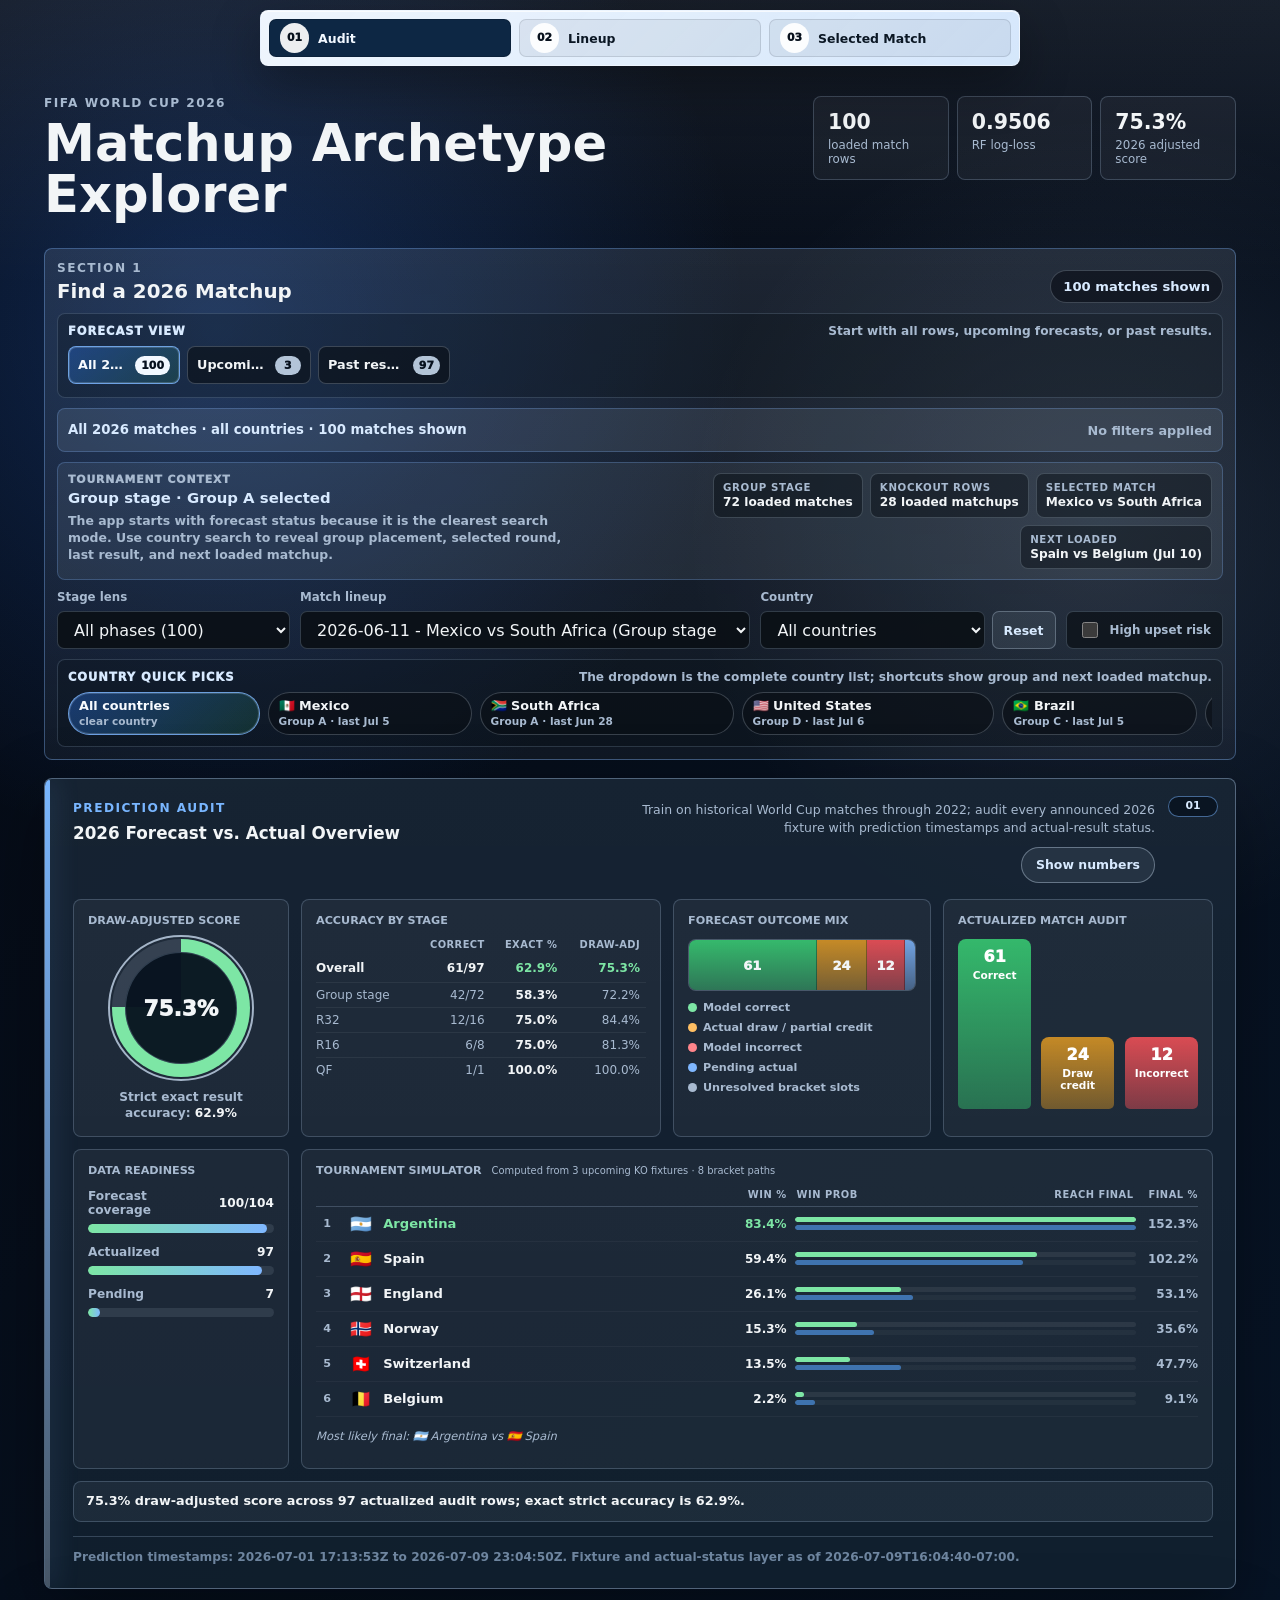
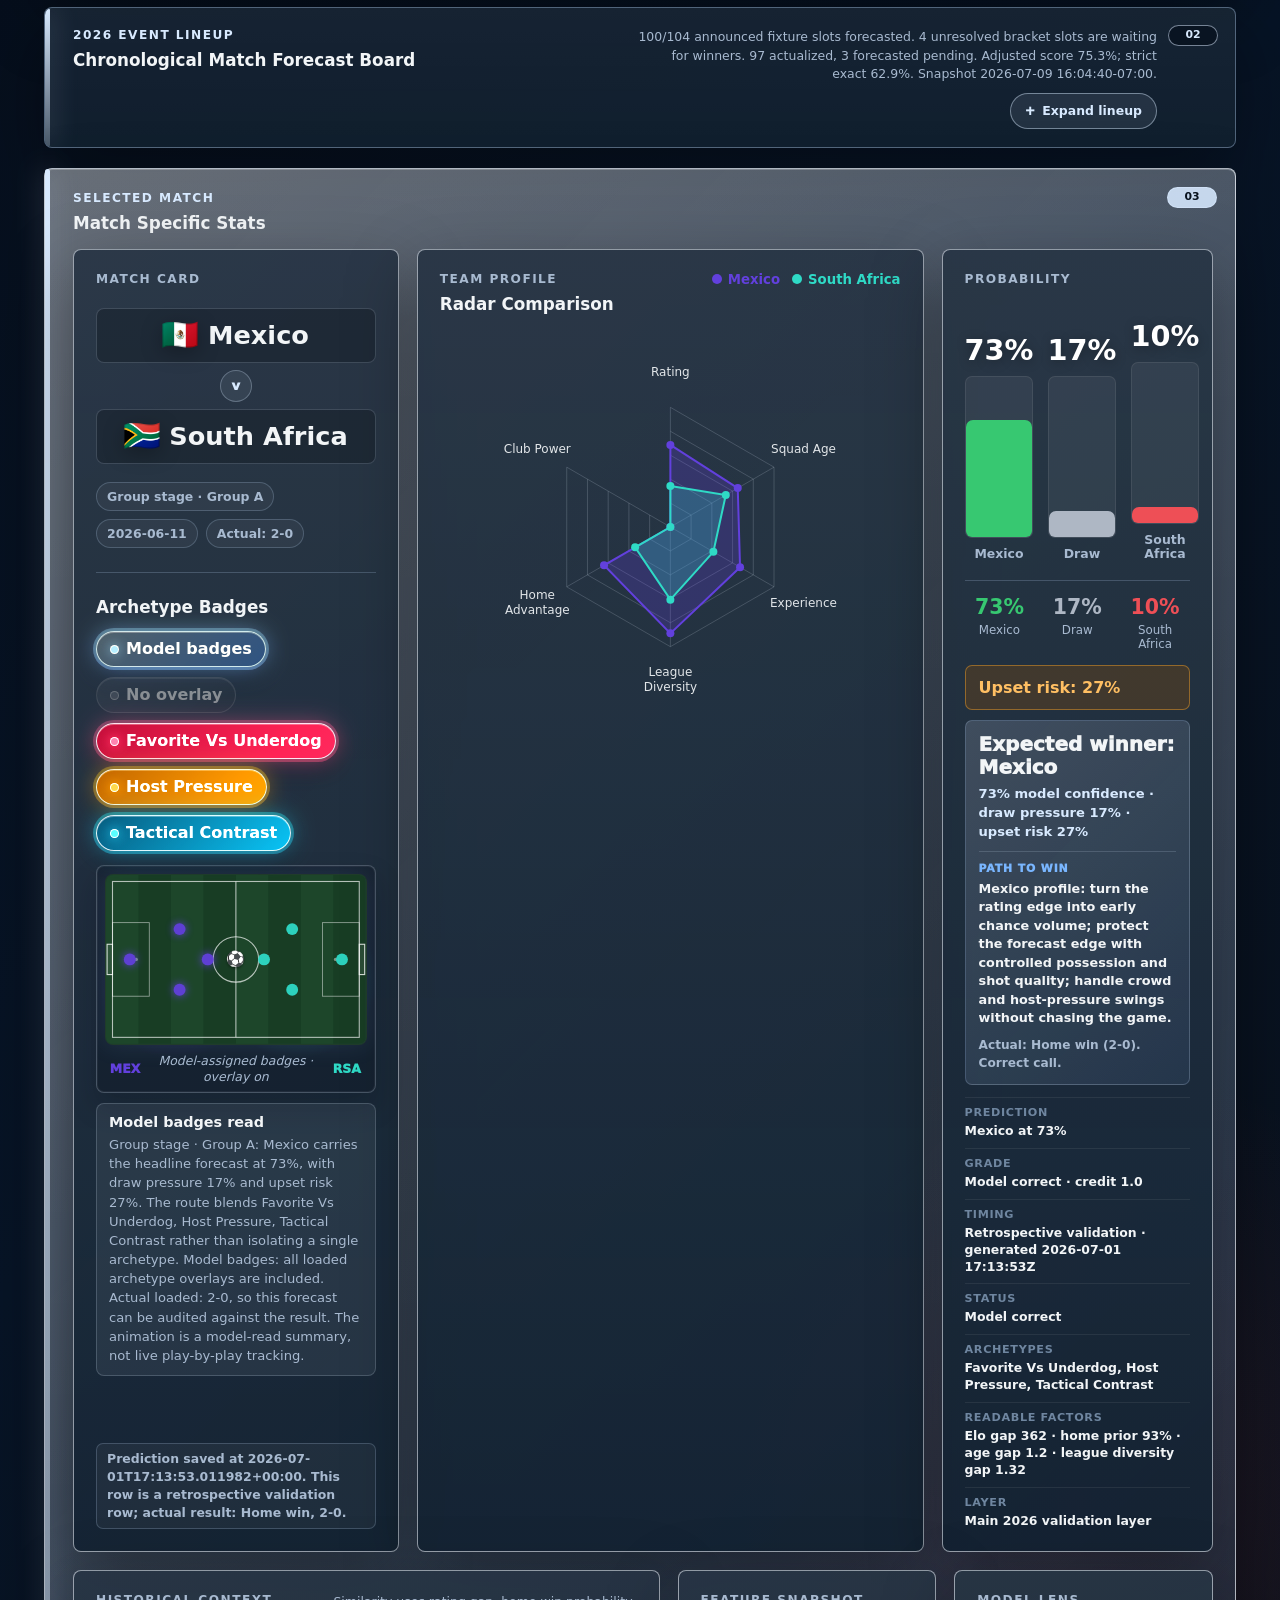
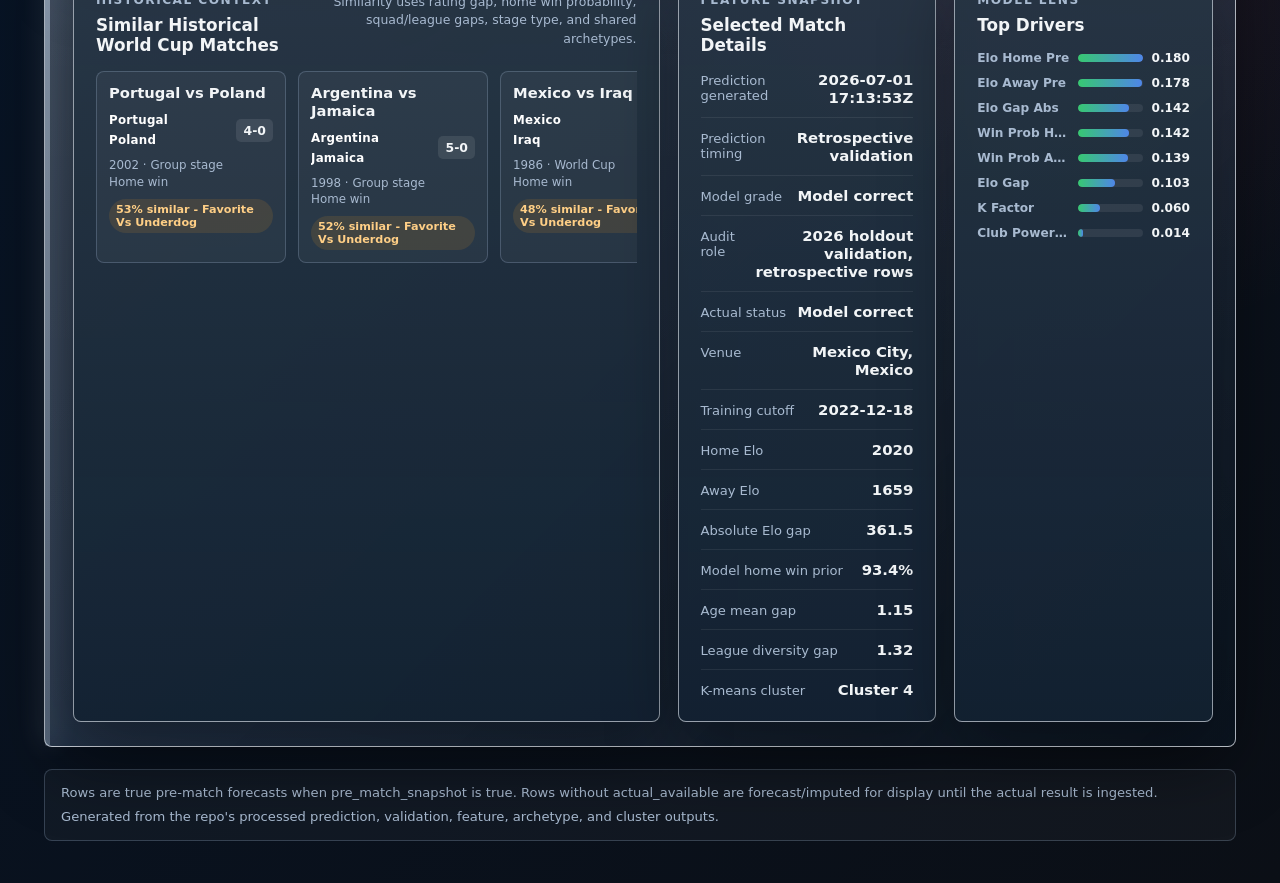
==== commit af825120: "feat: v60a — tournament simulator + France 2-0 Morocco QF result [97 rows]" ====
--- a/web/matchup-card/index.html
+++ b/web/matchup-card/index.html
@@ -8,7 +8,7 @@
       name="description"
       content="A data-backed matchup card for FIFA World Cup 2026 archetypes, probabilities, radar profiles, and similar historical matches."
     >
-    <link rel="stylesheet" href="./styles.css?v=59e">
+    <link rel="stylesheet" href="./styles.css?v=60a">
   </head>
   <body>
     <main class="app-shell">
@@ -252,7 +252,7 @@
       </footer>
     </main>
 
-    <script src="./data/matchups-inline.js?v=59e"></script>
-    <script src="./app.js?v=59e"></script>
+    <script src="./data/matchups-inline.js?v=60a"></script>
+    <script src="./app.js?v=60a"></script>
   </body>
 </html>
--- a/web/matchup-card/styles.css
+++ b/web/matchup-card/styles.css
@@ -752,6 +752,19 @@
   align-items: stretch;
 }
 
+.audit-sim-card {
+  grid-column: 2 / -1;
+}
+
+.sim-status-inline {
+  font-size: 0.62rem;
+  font-weight: 400;
+  color: var(--muted);
+  margin-left: 6px;
+  text-transform: none;
+  letter-spacing: 0;
+}
+
 .audit-viz-card {
   min-width: 0;
   border: 1px solid var(--line);
@@ -1211,6 +1224,146 @@
 
 .lineup-panel-collapsed .chart-head {
   margin-bottom: 0;
+}
+
+/* ── Tournament Simulator ───────────────────────────────── */
+.sim-panel {
+  margin-bottom: 18px;
+  padding: 20px 20px 18px 28px;
+}
+
+.sim-body {
+  margin-top: 16px;
+}
+
+.sim-header-row {
+  display: grid;
+  grid-template-columns: 1.4rem 1.8rem 1fr 3.4rem 1fr 3.4rem;
+  align-items: center;
+  gap: 8px;
+  padding: 0 0 6px;
+  border-bottom: 1px solid var(--line);
+  font-size: 0.62rem;
+  font-weight: 700;
+  text-transform: uppercase;
+  letter-spacing: 0.05em;
+  color: var(--muted);
+}
+
+.sim-col-bars {
+  display: flex;
+  justify-content: space-between;
+  padding: 0 2px;
+}
+
+.sim-col-label {
+  text-align: right;
+}
+
+.sim-row {
+  display: grid;
+  grid-template-columns: 1.4rem 1.8rem 1fr 3.4rem 1fr 3.4rem;
+  align-items: center;
+  gap: 8px;
+  padding: 7px 0;
+  border-bottom: 1px solid rgba(255,255,255,0.04);
+  transition: background 0.15s;
+}
+
+.sim-row:hover {
+  background: rgba(255,255,255,0.03);
+  border-radius: 6px;
+}
+
+.sim-row-top .sim-team {
+  color: var(--correct-strong);
+  font-weight: 800;
+}
+
+.sim-row-top .sim-win-pct {
+  color: var(--correct-strong);
+  font-weight: 800;
+}
+
+.sim-rank {
+  color: var(--muted);
+  font-size: 0.7rem;
+  font-weight: 700;
+  text-align: center;
+  font-variant-numeric: tabular-nums;
+}
+
+.sim-flag {
+  font-size: 1.1rem;
+  text-align: center;
+}
+
+.sim-team {
+  font-size: 0.82rem;
+  font-weight: 600;
+  white-space: nowrap;
+  overflow: hidden;
+  text-overflow: ellipsis;
+}
+
+.sim-win-pct,
+.sim-final-pct {
+  font-size: 0.75rem;
+  font-weight: 700;
+  text-align: right;
+  font-variant-numeric: tabular-nums;
+  color: var(--text);
+}
+
+.sim-final-pct {
+  color: var(--muted);
+  font-weight: 600;
+}
+
+.sim-bars {
+  display: flex;
+  flex-direction: column;
+  gap: 3px;
+}
+
+.sim-bar-wrap {
+  display: block;
+  height: 5px;
+  border-radius: 3px;
+  background: rgba(255,255,255,0.07);
+  overflow: hidden;
+}
+
+.sim-bar-wrap-final {
+  opacity: 0.6;
+}
+
+.sim-bar {
+  display: block;
+  height: 100%;
+  border-radius: 3px;
+  transition: width 0.6s cubic-bezier(0.16, 1, 0.3, 1);
+}
+
+.sim-bar-win {
+  background: var(--correct-strong);
+}
+
+.sim-bar-final {
+  background: var(--accent, #58a6ff);
+}
+
+.sim-footer {
+  margin-top: 12px;
+  font-size: 0.72rem;
+  color: var(--muted);
+  font-style: italic;
+}
+
+.sim-empty {
+  color: var(--muted);
+  font-size: 0.82rem;
+  padding: 12px 0;
 }
 
 .lineup-head-actions {
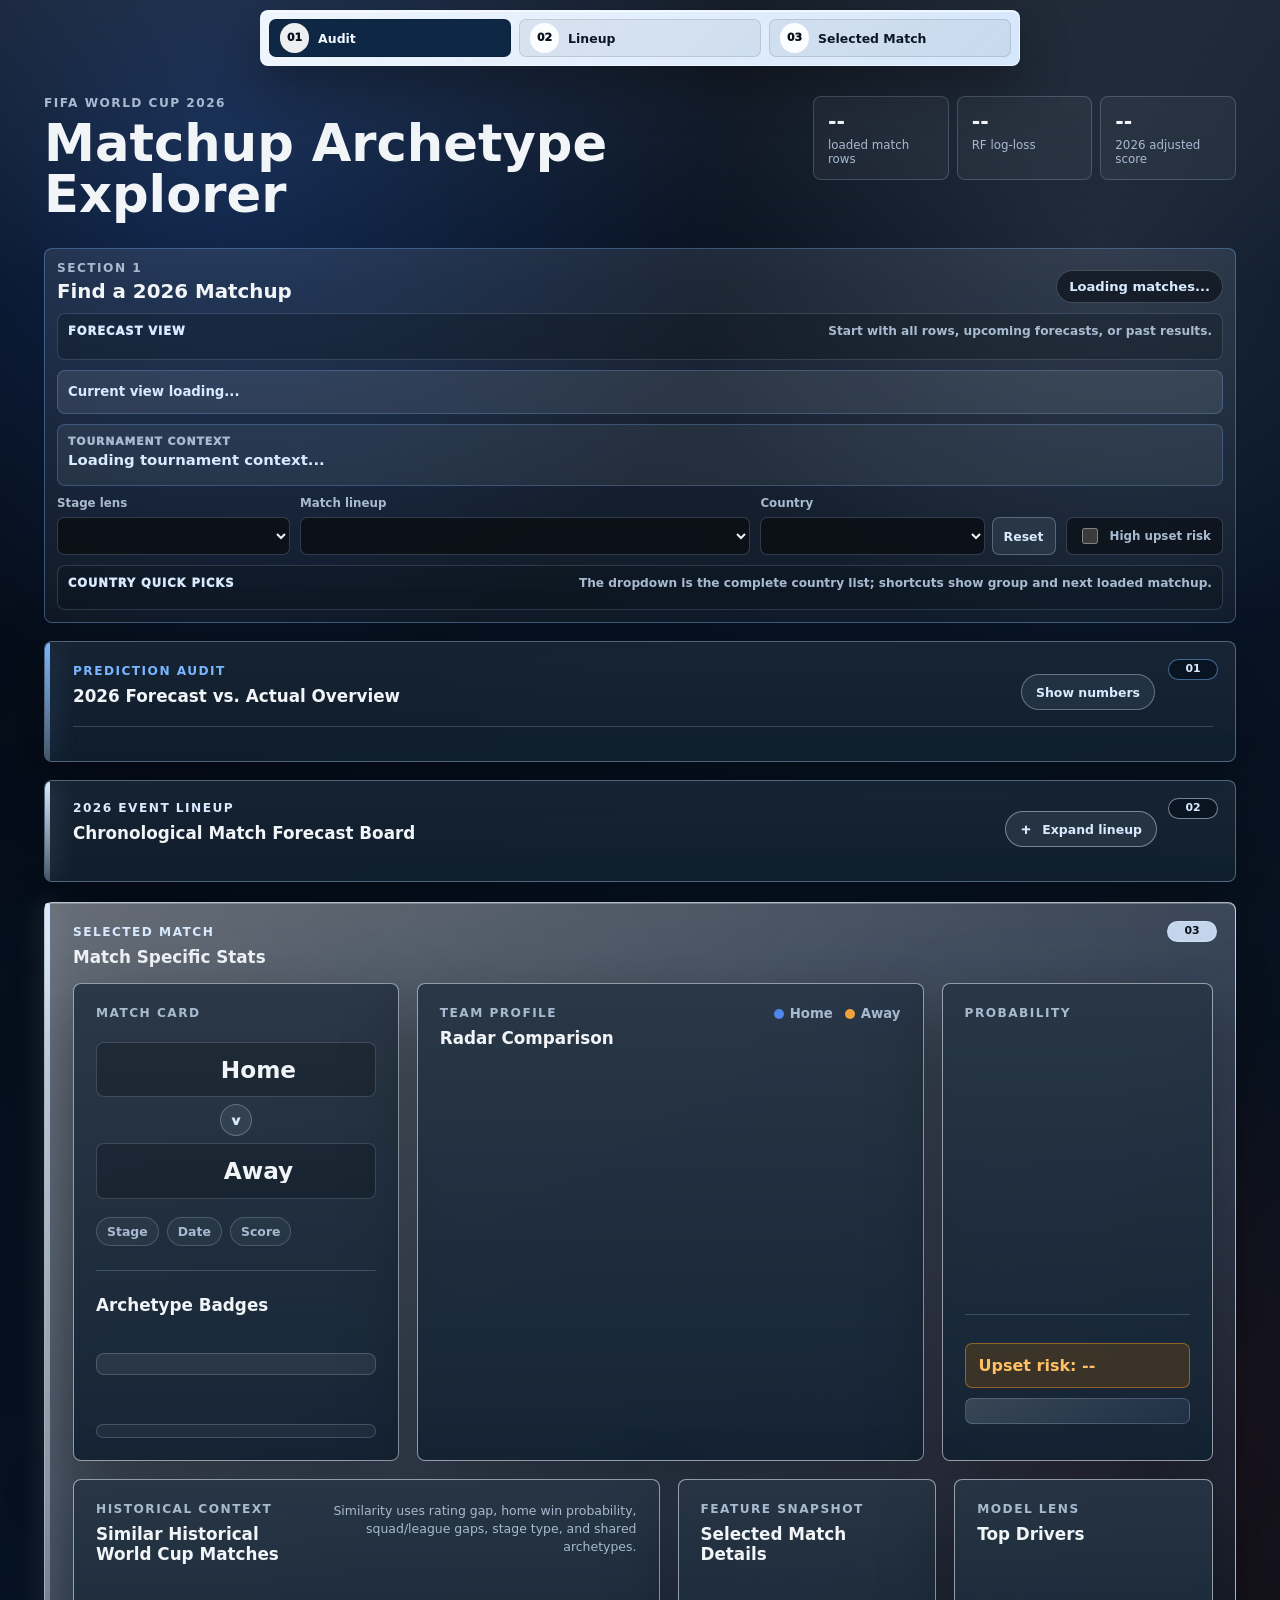
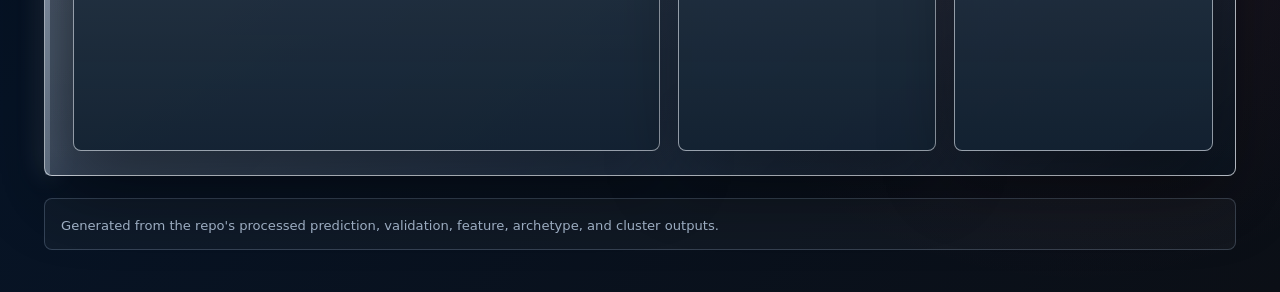
==== commit 6b3045f1: "docs + deploy: default index.html → B (simulator), full docs suite - index.html = B variant (tournam" ====
--- a/web/matchup-card/index.html
+++ b/web/matchup-card/index.html
@@ -3,12 +3,12 @@
   <head>
     <meta charset="utf-8">
     <meta name="viewport" content="width=device-width, initial-scale=1">
-    <title>World Cup Matchup Archetype Explorer - v58 Multi-Badge Animation</title>
+    <title>World Cup 2026 — Matchup Tracker</title>
     <meta
       name="description"
       content="A data-backed matchup card for FIFA World Cup 2026 archetypes, probabilities, radar profiles, and similar historical matches."
     >
-    <link rel="stylesheet" href="./styles.css?v=60a">
+    <link rel="stylesheet" href="./styles.css?v=60b">
   </head>
   <body>
     <main class="app-shell">
@@ -252,7 +252,8 @@
       </footer>
     </main>
 
-    <script src="./data/matchups-inline.js?v=60a"></script>
-    <script src="./app.js?v=60a"></script>
+    <script>window.SIM_ENABLED = true;</script>
+    <script src="./data/matchups-inline.js?v=60b"></script>
+    <script src="./app.js?v=60b"></script>
   </body>
 </html>
--- a/web/matchup-card/styles.css
+++ b/web/matchup-card/styles.css
@@ -1332,6 +1332,7 @@
   border-radius: 3px;
   background: rgba(255,255,255,0.07);
   overflow: hidden;
+  position: relative;
 }
 
 .sim-bar-wrap-final {
@@ -1343,6 +1344,18 @@
   height: 100%;
   border-radius: 3px;
   transition: width 0.6s cubic-bezier(0.16, 1, 0.3, 1);
+  position: absolute;
+  top: 0; left: 0;
+}
+
+.sim-bar-ci {
+  background: var(--correct-strong);
+  opacity: 0.22;
+}
+
+.sim-bar-ci-final {
+  background: var(--accent, #58a6ff);
+  opacity: 0.22;
 }
 
 .sim-bar-win {
@@ -1364,6 +1377,21 @@
   color: var(--muted);
   font-size: 0.82rem;
   padding: 12px 0;
+}
+
+.sim-confirmed-badge {
+  display: inline-block;
+  font-size: 0.58rem;
+  font-weight: 700;
+  text-transform: uppercase;
+  letter-spacing: 0.05em;
+  color: var(--correct-strong);
+  border: 1px solid var(--correct-strong);
+  border-radius: 3px;
+  padding: 1px 4px;
+  margin-left: 5px;
+  vertical-align: middle;
+  opacity: 0.85;
 }
 
 .lineup-head-actions {
@@ -2333,6 +2361,11 @@
     grid-template-columns: 1fr 1fr;
   }
 
+  /* simulator spans full width at tablet */
+  .audit-sim-card {
+    grid-column: 1 / -1;
+  }
+
   .audit-stat-grid,
   .lineup-breakdown,
   .timeline-day-grid {
@@ -2373,6 +2406,34 @@
   .main-grid,
   .detail-grid {
     grid-template-columns: 1fr;
+  }
+
+  /* simulator full width + compact rows on mobile */
+  .audit-sim-card {
+    grid-column: 1 / -1;
+  }
+
+  .sim-header-row,
+  .sim-row {
+    grid-template-columns: 1.2rem 1.6rem 1fr 3rem 1fr 3rem;
+    gap: 5px;
+  }
+
+  .sim-team {
+    font-size: 0.76rem;
+  }
+
+  .sim-win-pct,
+  .sim-final-pct {
+    font-size: 0.68rem;
+  }
+
+  .sim-bar-wrap {
+    height: 4px;
+  }
+
+  .sim-footer {
+    font-size: 0.68rem;
   }
 
   .audit-head-actions {
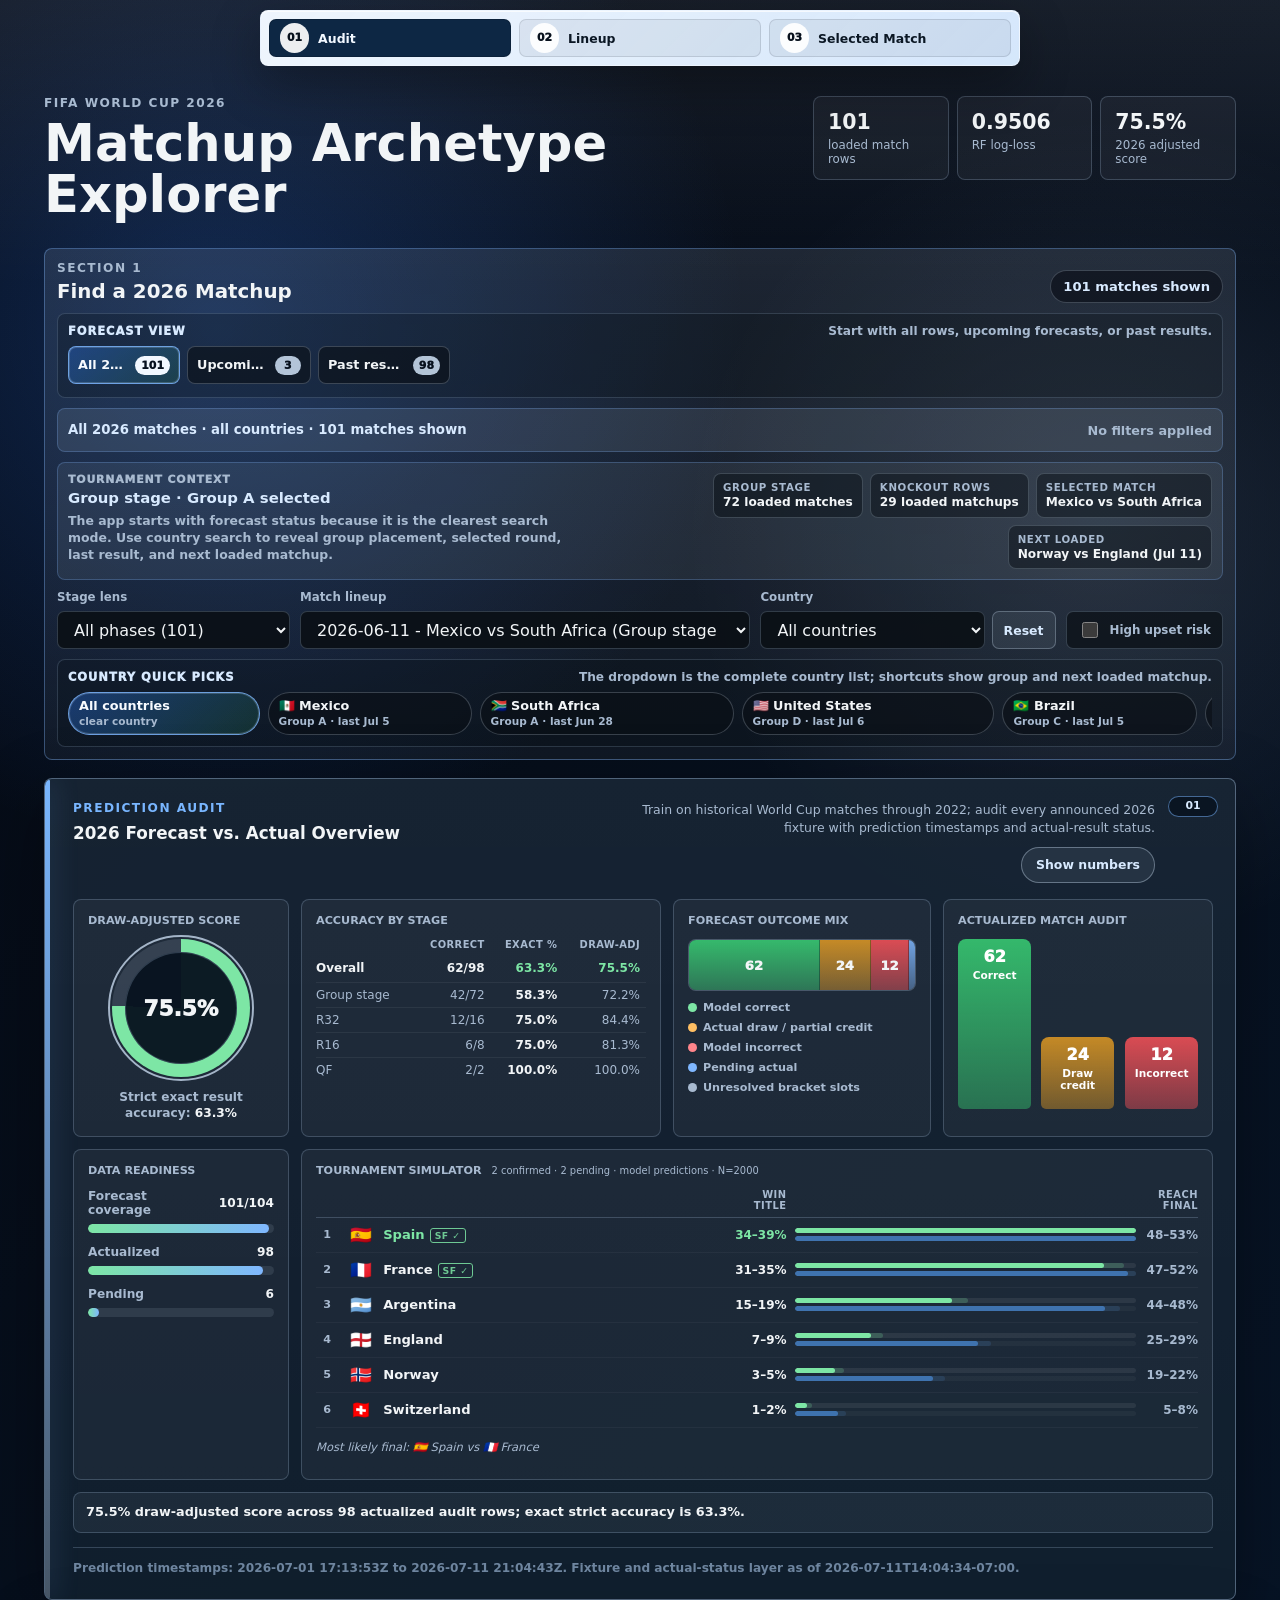
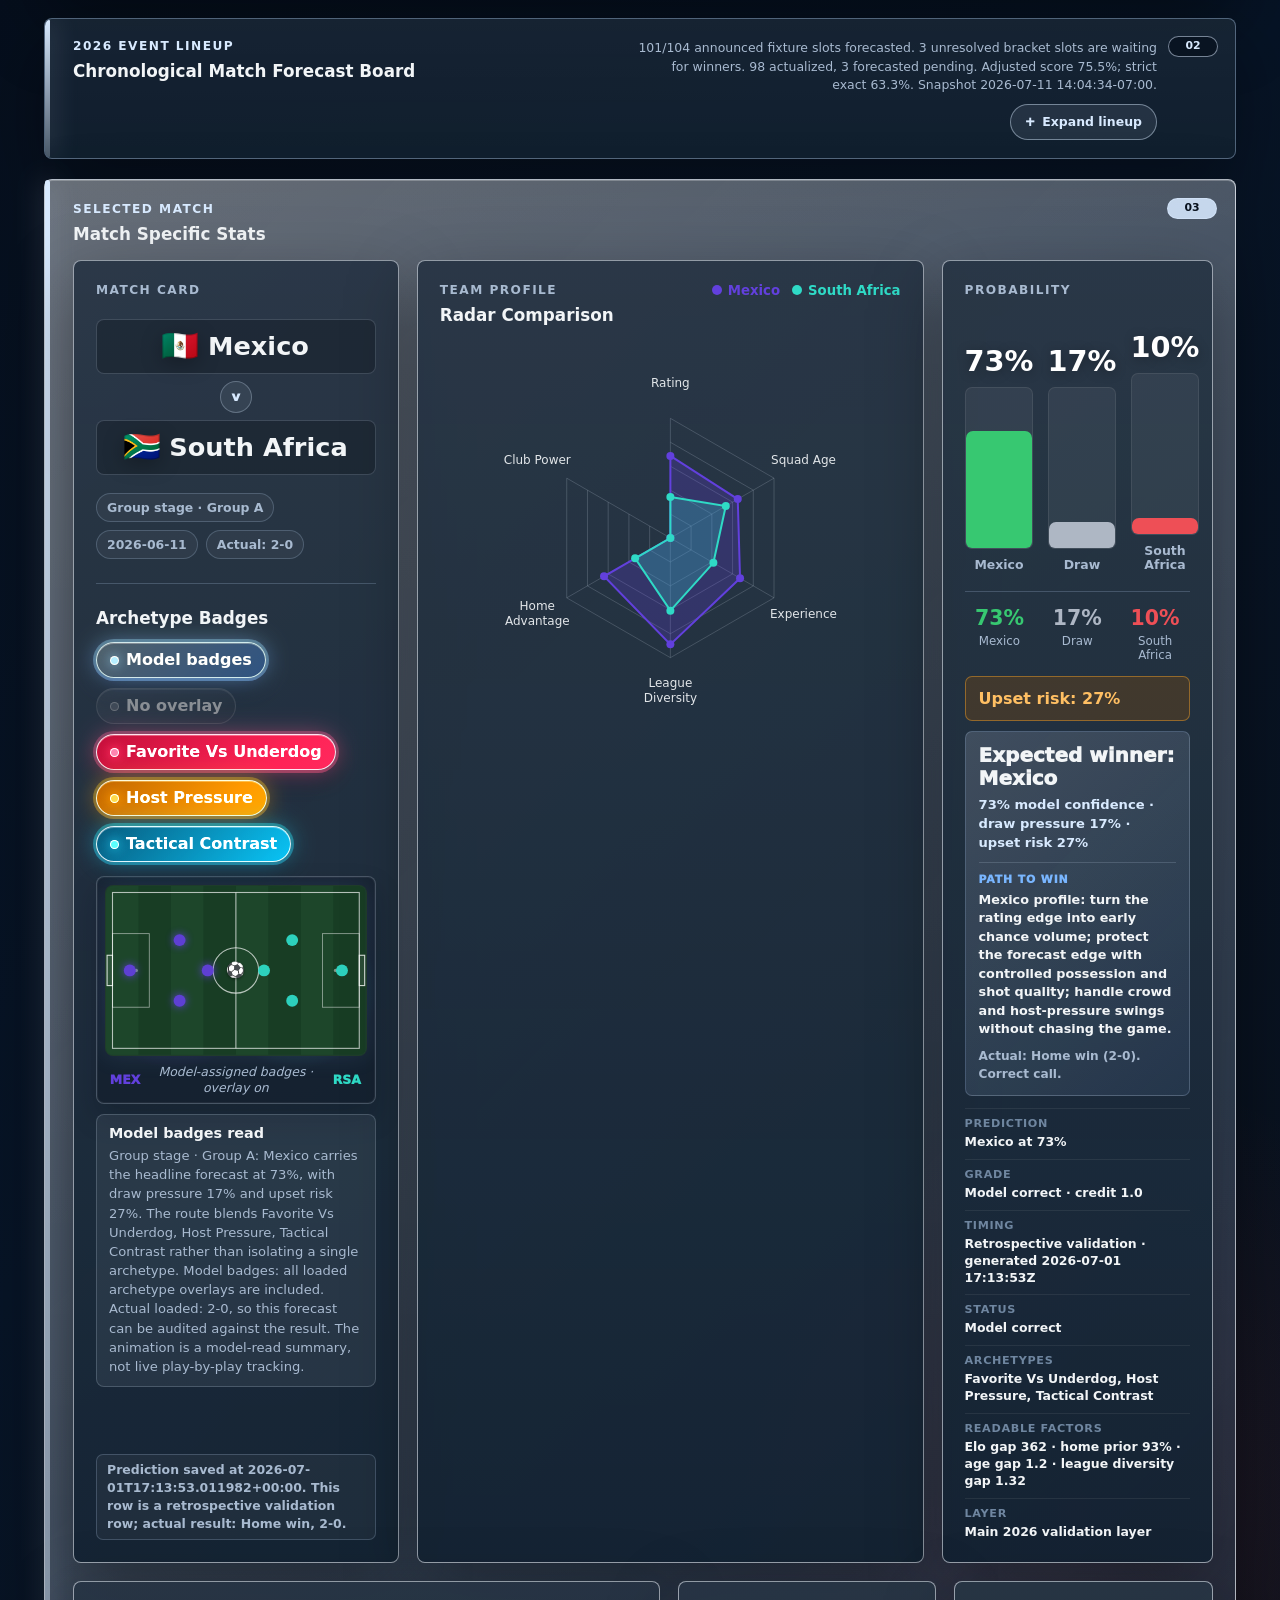
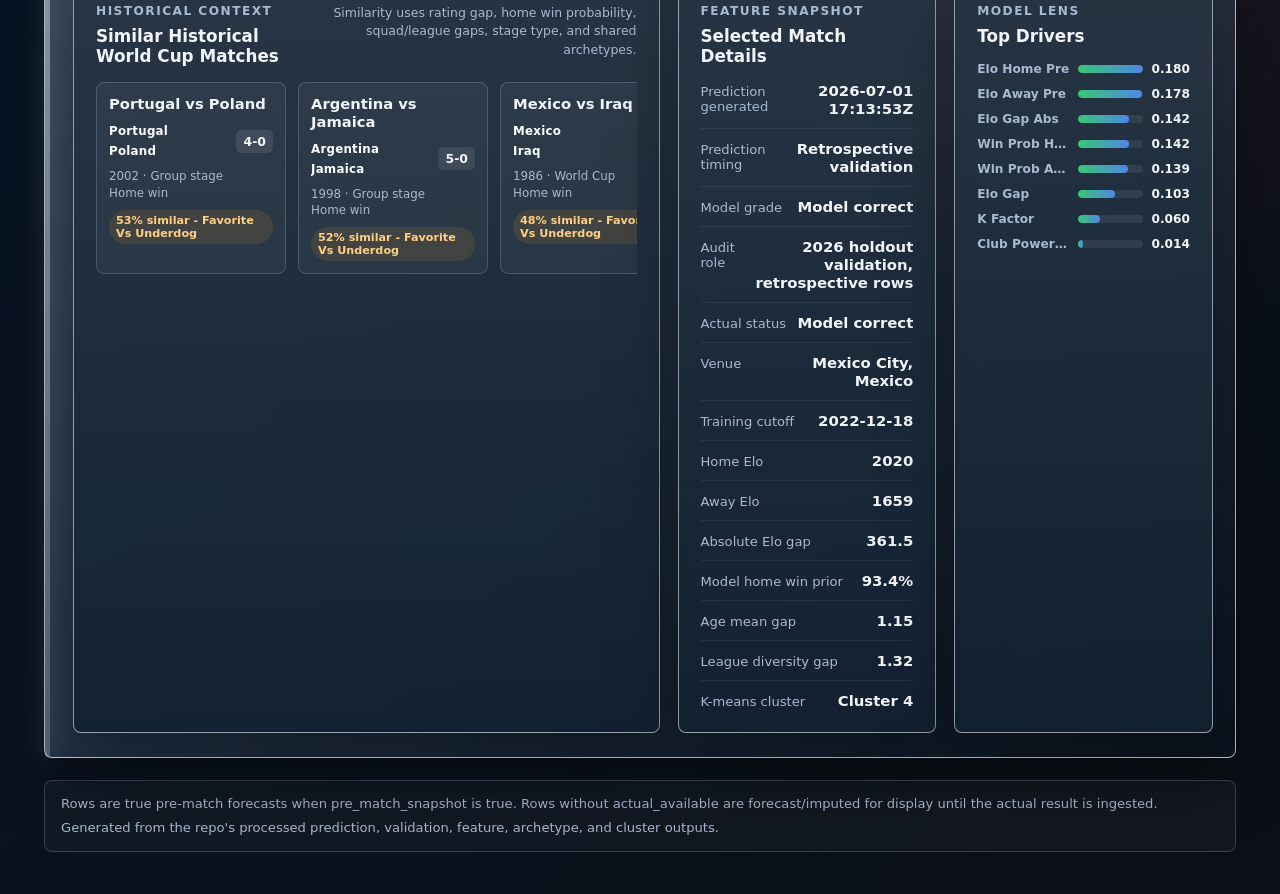
==== commit ef655bdc: "feat(v59): uncertainty callout for high-uncertainty KO matches — France vs Spain now shows model con" ====
--- a/web/matchup-card/index.html
+++ b/web/matchup-card/index.html
@@ -8,7 +8,7 @@
       name="description"
       content="A data-backed matchup card for FIFA World Cup 2026 archetypes, probabilities, radar profiles, and similar historical matches."
     >
-    <link rel="stylesheet" href="./styles.css?v=60b">
+    <link rel="stylesheet" href="./styles-v59-uncertainty-callout.css?v=59a">
   </head>
   <body>
     <main class="app-shell">
@@ -215,6 +215,7 @@
           <div class="prob-bars" id="prob-bars"></div>
           <div class="prob-table" id="prob-table"></div>
           <div class="upset-pill" id="upset-pill">Upset risk: --</div>
+          <div class="uncertainty-callout" id="uncertainty-callout" hidden></div>
           <div class="prediction-call" id="prediction-call"></div>
           <div class="reasoning-list" id="reasoning-list"></div>
         </article>
@@ -254,6 +255,6 @@
 
     <script>window.SIM_ENABLED = true;</script>
     <script src="./data/matchups-inline.js?v=60b"></script>
-    <script src="./app.js?v=60b"></script>
+    <script src="./app-v59-uncertainty-callout.js?v=59a"></script>
   </body>
 </html>
--- a/web/matchup-card/styles-v59-uncertainty-callout.css
+++ b/web/matchup-card/styles-v59-uncertainty-callout.css
@@ -0,0 +1,3852 @@
+:root {
+  color-scheme: dark;
+  --bg: #070c13;
+  --bg-2: #0b1724;
+  --panel: rgba(14, 29, 45, 0.88);
+  --panel-strong: rgba(17, 41, 63, 0.94);
+  --line: rgba(185, 213, 247, 0.22);
+  --line-strong: rgba(185, 213, 247, 0.38);
+  --text: #f2f5f7;
+  --muted: #a8bad0;
+  --soft: #6f86a0;
+  --sport-blue: #2f7dff;
+  --sport-blue-strong: #79b6ff;
+  --ice-blue: #d8eaff;
+  --home: #4f86e8;
+  --away: #f0a33a;
+  --draw: #aeb7c4;
+  --win: #37c871;
+  --loss: #ee4f56;
+  --warn: #d79424;
+  --correct: #37c871;
+  --correct-strong: #7de6a5;
+  --incorrect: #ee4f56;
+  --incorrect-strong: #ff858b;
+  --draw-push: #d79424;
+  --draw-push-strong: #ffbf63;
+  --pending: #7fb7ff;
+  --pending-strong: #d8eaff;
+  --radius: 8px;
+  --shadow: 0 24px 70px rgba(0, 0, 0, 0.35);
+}
+
+.compact-toolbar {
+  gap: 10px;
+  padding: 12px;
+  border-color: rgba(127, 183, 255, 0.36);
+  background: linear-gradient(180deg, rgba(216, 234, 255, 0.11), rgba(255, 255, 255, 0.045));
+}
+
+.toolbar-topline {
+  display: flex;
+  align-items: end;
+  justify-content: space-between;
+  gap: 16px;
+}
+
+.toolbar-topline h2 {
+  font-size: 1.24rem;
+}
+
+.toolbar-topline .panel-kicker {
+  margin-bottom: 5px;
+}
+
+.toolbar-topline > strong {
+  flex: 0 0 auto;
+  border: 1px solid rgba(216, 234, 255, 0.22);
+  border-radius: 999px;
+  padding: 8px 12px;
+  color: var(--ice-blue);
+  background: rgba(7, 12, 19, 0.58);
+  font-size: 0.82rem;
+}
+
+.compact-filter-band,
+.compact-country-band {
+  display: grid;
+  gap: 8px;
+  min-width: 0;
+  border: 1px solid rgba(185, 213, 247, 0.18);
+  border-radius: var(--radius);
+  padding: 10px;
+  background: rgba(7, 12, 19, 0.25);
+}
+
+.compact-band-head {
+  display: flex;
+  align-items: baseline;
+  justify-content: space-between;
+  gap: 14px;
+}
+
+.compact-band-head span {
+  color: var(--ice-blue);
+  font-size: 0.72rem;
+  font-weight: 950;
+  letter-spacing: 0.08em;
+  text-transform: uppercase;
+}
+
+.compact-band-head small {
+  color: var(--muted);
+  font-size: 0.76rem;
+  font-weight: 750;
+  text-align: right;
+}
+
+.compact-view-row {
+  display: grid;
+  grid-template-columns: repeat(7, minmax(104px, 1fr));
+  gap: 7px;
+}
+
+.compact-view-row .filter-chip {
+  min-width: 0;
+  min-height: 38px;
+  border-radius: 8px;
+  padding: 7px 9px;
+}
+
+.compact-view-row .filter-chip span {
+  overflow: hidden;
+  text-overflow: ellipsis;
+  white-space: nowrap;
+}
+
+.compact-view-row .filter-chip small {
+  display: none;
+}
+
+.active-filter-strip {
+  display: grid;
+  grid-template-columns: minmax(230px, auto) 1fr;
+  align-items: center;
+  gap: 12px;
+  min-height: 44px;
+  border: 1px solid rgba(127, 183, 255, 0.25);
+  border-radius: var(--radius);
+  padding: 8px 10px;
+  background: rgba(216, 234, 255, 0.1);
+}
+
+.active-filter-strip > span {
+  color: var(--ice-blue);
+  font-size: 0.83rem;
+  font-weight: 850;
+  line-height: 1.25;
+}
+
+.active-filter-row {
+  display: flex;
+  flex-wrap: wrap;
+  justify-content: flex-end;
+  gap: 7px;
+}
+
+.active-filter-none {
+  color: var(--muted);
+  font-size: 0.8rem;
+  font-weight: 800;
+}
+
+.active-filter-pill {
+  display: inline-flex;
+  align-items: center;
+  gap: 7px;
+  min-height: 30px;
+  border: 1px solid rgba(216, 234, 255, 0.26);
+  border-radius: 999px;
+  padding: 5px 8px 5px 10px;
+  color: var(--text);
+  background: rgba(10, 16, 22, 0.62);
+  cursor: pointer;
+  font-size: 0.76rem;
+  font-weight: 850;
+}
+
+.active-filter-pill strong {
+  display: grid;
+  width: 17px;
+  height: 17px;
+  place-items: center;
+  border-radius: 999px;
+  color: #07111e;
+  background: rgba(216, 234, 255, 0.86);
+  font-size: 0.68rem;
+  line-height: 1;
+}
+
+.compact-filter-controls {
+  grid-template-columns: minmax(160px, 0.75fr) minmax(280px, 1.45fr) minmax(260px, 0.95fr) minmax(132px, auto);
+  gap: 10px;
+}
+
+.compact-filter-controls .field span,
+.compact-filter-controls .toggle span {
+  font-size: 0.74rem;
+}
+
+.compact-filter-controls select,
+.compact-filter-controls .reset-country,
+.compact-filter-controls .toggle {
+  min-height: 38px;
+}
+
+.compact-filter-controls .toggle {
+  padding: 0 11px;
+}
+
+.compact-country-band {
+  padding-bottom: 8px;
+}
+
+.compact-country-band .country-chip-row {
+  flex-wrap: nowrap;
+  overflow-x: auto;
+  overscroll-behavior-x: contain;
+  padding-bottom: 3px;
+  scrollbar-width: thin;
+}
+
+.compact-country-band .filter-chip {
+  min-height: 36px;
+  min-width: max-content;
+  padding: 6px 10px;
+}
+
+.compact-country-band .filter-chip small {
+  white-space: nowrap;
+}
+
+html {
+  scroll-behavior: smooth;
+  scroll-padding-top: 104px;
+}
+
+* {
+  box-sizing: border-box;
+}
+
+body {
+  margin: 0;
+  min-height: 100vh;
+  font-family: Inter, ui-sans-serif, system-ui, -apple-system, BlinkMacSystemFont, "Segoe UI", sans-serif;
+  color: var(--text);
+  background:
+    linear-gradient(180deg, rgba(242, 248, 255, 0.08), transparent 18rem),
+    radial-gradient(circle at 17% 8%, rgba(47, 125, 255, 0.25), transparent 33rem),
+    radial-gradient(circle at 86% 13%, rgba(216, 234, 255, 0.1), transparent 26rem),
+    radial-gradient(circle at 84% 76%, rgba(238, 79, 86, 0.1), transparent 28rem),
+    linear-gradient(135deg, #050912 0%, #071426 54%, #0b0f16 100%);
+}
+
+button,
+input,
+select {
+  font: inherit;
+}
+
+.app-shell {
+  width: min(1440px, 100%);
+  margin: 0 auto;
+  padding: 96px clamp(16px, 4vw, 44px) 42px;
+}
+
+.app-header {
+  display: flex;
+  align-items: flex-start;
+  justify-content: space-between;
+  gap: 24px;
+  margin-bottom: 28px;
+}
+
+.eyebrow,
+.panel-kicker {
+  margin: 0 0 8px;
+  color: var(--muted);
+  font-size: 0.76rem;
+  font-weight: 700;
+  letter-spacing: 0.12em;
+  text-transform: uppercase;
+}
+
+h1 {
+  margin: 0;
+  font-size: clamp(2rem, 4vw, 3.8rem);
+  line-height: 1;
+  letter-spacing: 0;
+}
+
+h2 {
+  margin: 0;
+  font-size: 1.05rem;
+  letter-spacing: 0;
+}
+
+.summary-strip {
+  display: grid;
+  grid-template-columns: repeat(3, minmax(86px, 1fr));
+  gap: 8px;
+  min-width: min(390px, 100%);
+}
+
+.summary-strip div {
+  min-height: 72px;
+  padding: 13px 14px;
+  border: 1px solid var(--line);
+  border-radius: var(--radius);
+  background: rgba(255, 255, 255, 0.045);
+}
+
+.summary-strip span {
+  display: block;
+  color: var(--text);
+  font-size: 1.28rem;
+  font-weight: 800;
+}
+
+.summary-strip small {
+  display: block;
+  margin-top: 4px;
+  color: var(--muted);
+  font-size: 0.74rem;
+}
+
+.toolbar {
+  display: grid;
+  grid-template-columns: 1fr;
+  align-items: stretch;
+  gap: 14px;
+  margin-bottom: 18px;
+  padding: 14px;
+  border: 1px solid var(--line);
+  border-radius: var(--radius);
+  background: rgba(255, 255, 255, 0.04);
+}
+
+.filter-guide {
+  display: grid;
+  gap: 10px;
+}
+
+.filter-shelf {
+  min-width: 0;
+  border: 1px solid rgba(185, 213, 247, 0.18);
+  border-radius: var(--radius);
+  padding: 11px;
+  background: linear-gradient(180deg, rgba(216, 234, 255, 0.07), rgba(255, 255, 255, 0.025));
+}
+
+.filter-shelf-head {
+  display: flex;
+  align-items: baseline;
+  justify-content: space-between;
+  gap: 12px;
+  margin-bottom: 9px;
+}
+
+.filter-shelf-head span {
+  color: var(--ice-blue);
+  font-size: 0.74rem;
+  font-weight: 900;
+  letter-spacing: 0.06em;
+  text-transform: uppercase;
+}
+
+.filter-shelf-head strong {
+  color: var(--muted);
+  font-size: 0.76rem;
+  font-weight: 800;
+  line-height: 1.35;
+  text-align: right;
+}
+
+.filter-chip-row {
+  display: flex;
+  flex-wrap: wrap;
+  gap: 8px;
+}
+
+.filter-chip {
+  display: grid;
+  grid-template-columns: minmax(0, auto) auto;
+  gap: 3px 8px;
+  align-items: center;
+  min-height: 44px;
+  min-width: max-content;
+  border: 1px solid rgba(216, 234, 255, 0.22);
+  border-radius: 999px;
+  padding: 7px 12px;
+  color: var(--text);
+  background: rgba(10, 16, 22, 0.62);
+  cursor: pointer;
+  text-align: left;
+}
+
+.filter-chip span {
+  font-size: 0.8rem;
+  font-weight: 900;
+  line-height: 1.1;
+}
+
+.filter-chip strong {
+  min-width: 1.65rem;
+  border-radius: 999px;
+  padding: 3px 6px;
+  color: #07111e;
+  background: rgba(216, 234, 255, 0.82);
+  font-size: 0.68rem;
+  font-weight: 950;
+  text-align: center;
+  white-space: nowrap;
+}
+
+.filter-chip small {
+  grid-column: 1 / -1;
+  color: var(--muted);
+  font-size: 0.66rem;
+  font-weight: 800;
+  line-height: 1.1;
+}
+
+.filter-chip:hover,
+.filter-chip:focus-visible {
+  border-color: rgba(216, 234, 255, 0.64);
+  background: rgba(216, 234, 255, 0.11);
+  outline: none;
+}
+
+.filter-chip-active {
+  border-color: rgba(127, 183, 255, 0.82);
+  color: #f8fbff;
+  background: linear-gradient(135deg, rgba(47, 125, 255, 0.34), rgba(55, 200, 113, 0.14));
+  box-shadow: inset 0 0 0 1px rgba(216, 234, 255, 0.2);
+}
+
+.filter-chip-active strong {
+  background: #f2f8ff;
+}
+
+.filter-chip-zero {
+  border-color: rgba(168, 186, 208, 0.18);
+  color: var(--muted);
+  background: rgba(168, 186, 208, 0.055);
+}
+
+.filter-chip-zero strong {
+  color: var(--muted);
+  background: rgba(168, 186, 208, 0.18);
+}
+
+.country-chip-row .filter-chip {
+  grid-template-columns: minmax(0, auto) auto;
+}
+
+.filter-controls {
+  display: grid;
+  grid-template-columns: minmax(170px, 0.75fr) minmax(280px, 1.45fr) minmax(170px, 0.85fr) auto;
+  align-items: end;
+  gap: 12px;
+}
+
+.field {
+  display: grid;
+  gap: 7px;
+  min-width: 0;
+}
+
+.field span,
+.toggle span {
+  color: var(--muted);
+  font-size: 0.78rem;
+  font-weight: 700;
+}
+
+select {
+  width: 100%;
+  min-height: 42px;
+  padding: 0 12px;
+  border: 1px solid var(--line);
+  border-radius: 7px;
+  outline: none;
+  color: var(--text);
+  background: rgba(10, 16, 22, 0.9);
+}
+
+select:disabled {
+  color: var(--soft);
+  cursor: not-allowed;
+  opacity: 0.78;
+}
+
+.country-filter-control {
+  display: grid;
+  grid-template-columns: minmax(0, 1fr) auto;
+  gap: 7px;
+}
+
+.reset-country {
+  min-height: 42px;
+  border: 1px solid rgba(216, 234, 255, 0.28);
+  border-radius: 7px;
+  padding: 0 11px;
+  color: var(--ice-blue);
+  background: rgba(216, 234, 255, 0.08);
+  cursor: pointer;
+  font-size: 0.78rem;
+  font-weight: 850;
+}
+
+.reset-country:hover,
+.reset-country:focus-visible {
+  border-color: rgba(216, 234, 255, 0.58);
+  background: rgba(216, 234, 255, 0.14);
+  outline: none;
+}
+
+select:focus {
+  border-color: rgba(96, 165, 250, 0.75);
+  box-shadow: 0 0 0 3px rgba(96, 165, 250, 0.15);
+}
+
+.toggle {
+  display: inline-flex;
+  align-items: center;
+  justify-content: center;
+  gap: 9px;
+  min-height: 42px;
+  padding: 0 14px;
+  border: 1px solid var(--line);
+  border-radius: 7px;
+  background: rgba(10, 16, 22, 0.72);
+  white-space: nowrap;
+}
+
+.toggle input {
+  width: 16px;
+  height: 16px;
+  accent-color: var(--warn);
+}
+
+.section-nav {
+  position: fixed;
+  top: 10px;
+  left: 50%;
+  z-index: 80;
+  display: grid;
+  grid-template-columns: repeat(3, minmax(110px, 1fr));
+  gap: 8px;
+  width: min(760px, calc(100% - 32px));
+  margin: 0;
+  padding: 8px;
+  border: 1px solid rgba(242, 248, 255, 0.68);
+  border-radius: var(--radius);
+  background:
+    linear-gradient(135deg, rgba(242, 248, 255, 0.94), rgba(216, 234, 255, 0.86)),
+    rgba(216, 234, 255, 0.9);
+  box-shadow: 0 18px 50px rgba(0, 0, 0, 0.32), inset 0 1px 0 rgba(255, 255, 255, 0.72);
+  transform: translateX(-50%);
+  backdrop-filter: blur(18px);
+}
+
+.section-nav-link {
+  display: flex;
+  align-items: center;
+  gap: 9px;
+  min-width: 0;
+  min-height: 38px;
+  border: 1px solid rgba(10, 23, 38, 0.12);
+  border-radius: 7px;
+  padding: 0 10px;
+  color: #0b1724;
+  background: rgba(9, 24, 41, 0.06);
+  text-decoration: none;
+}
+
+.section-nav-link:hover,
+.section-nav-link:focus-visible,
+.section-nav-active {
+  border-color: rgba(9, 24, 41, 0.36);
+  color: #f2f8ff;
+  background: #0d2744;
+  outline: none;
+}
+
+.section-nav-link span {
+  display: inline-flex;
+  align-items: center;
+  justify-content: center;
+  flex: 0 0 1.82rem;
+  height: 1.82rem;
+  border-radius: 999px;
+  color: #08111d;
+  background: rgba(255, 255, 255, 0.92);
+  font-size: 0.68rem;
+  font-weight: 950;
+}
+
+.section-nav-link strong {
+  min-width: 0;
+  overflow: hidden;
+  font-size: 0.78rem;
+  text-overflow: ellipsis;
+  white-space: nowrap;
+}
+
+.section-zone {
+  --section-accent: var(--sport-blue-strong);
+  --section-wash: rgba(47, 125, 255, 0.12);
+  position: relative;
+  isolation: isolate;
+  scroll-margin-top: 104px;
+}
+
+.panel.section-zone {
+  overflow: hidden;
+}
+
+.section-zone::before {
+  content: "";
+  position: absolute;
+  top: 0;
+  bottom: 0;
+  left: 0;
+  z-index: 0;
+  width: 5px;
+  border-radius: 999px;
+  background: linear-gradient(180deg, var(--section-accent), rgba(216, 234, 255, 0.28));
+  box-shadow: 0 0 26px color-mix(in srgb, var(--section-accent) 38%, transparent);
+}
+
+.section-zone::after {
+  content: attr(data-section);
+  position: absolute;
+  top: 17px;
+  right: 17px;
+  z-index: 1;
+  min-width: 2rem;
+  border: 1px solid color-mix(in srgb, var(--section-accent) 52%, transparent);
+  border-radius: 999px;
+  padding: 4px 8px;
+  color: var(--ice-blue);
+  background: rgba(6, 16, 28, 0.72);
+  font-size: 0.68rem;
+  font-weight: 900;
+  line-height: 1;
+  text-align: center;
+}
+
+.panel.section-zone > *,
+.match-section > * {
+  position: relative;
+  z-index: 1;
+}
+
+.section-zone > .chart-head {
+  padding-right: 58px;
+}
+
+.section-zone > .chart-head .panel-kicker {
+  color: var(--section-accent);
+}
+
+.section-audit {
+  --section-accent: #79b6ff;
+  --section-wash: rgba(47, 125, 255, 0.13);
+  border-color: rgba(121, 182, 255, 0.5);
+  background:
+    linear-gradient(90deg, rgba(47, 125, 255, 0.16), transparent 32%),
+    linear-gradient(180deg, rgba(255, 255, 255, 0.05), rgba(255, 255, 255, 0.018)),
+    var(--panel);
+}
+
+.section-lineup {
+  --section-accent: #d8eaff;
+  --section-wash: rgba(216, 234, 255, 0.1);
+  border-color: rgba(216, 234, 255, 0.44);
+  background:
+    linear-gradient(90deg, rgba(216, 234, 255, 0.13), transparent 30%),
+    linear-gradient(180deg, rgba(255, 255, 255, 0.045), rgba(255, 255, 255, 0.016)),
+    var(--panel);
+}
+
+.match-section {
+  --section-accent: #d8eaff;
+  margin-top: 20px;
+  border: 1px solid rgba(242, 248, 255, 0.7);
+  border-radius: var(--radius);
+  padding: 22px 22px 24px 28px;
+  background:
+    linear-gradient(135deg, rgba(242, 248, 255, 0.32), rgba(216, 234, 255, 0.2) 38%, rgba(127, 183, 255, 0.13) 68%, rgba(6, 18, 31, 0.66)),
+    linear-gradient(180deg, rgba(255, 255, 255, 0.13), rgba(255, 255, 255, 0.035));
+  box-shadow: 0 24px 70px rgba(0, 0, 0, 0.24), inset 0 1px 0 rgba(255, 255, 255, 0.24);
+}
+
+.match-section::after {
+  top: 18px;
+  right: 18px;
+  color: #08111d;
+  background: rgba(216, 234, 255, 0.88);
+}
+
+.match-section-head {
+  margin-bottom: 16px;
+  padding-right: 58px;
+}
+
+.match-section .panel {
+  border-color: rgba(242, 248, 255, 0.56);
+  background:
+    linear-gradient(180deg, rgba(242, 248, 255, 0.12), rgba(216, 234, 255, 0.045)),
+    rgba(9, 24, 41, 0.92);
+}
+
+.main-grid {
+  display: grid;
+  grid-template-columns: minmax(260px, 0.9fr) minmax(360px, 1.4fr) minmax(270px, 0.75fr);
+  gap: 18px;
+  align-items: stretch;
+}
+
+.audit-panel {
+  margin-bottom: 18px;
+  padding: 22px 22px 22px 28px;
+}
+
+.audit-head-actions {
+  display: grid;
+  justify-items: end;
+  gap: 10px;
+  min-width: min(460px, 100%);
+}
+
+.audit-view-toggle {
+  min-height: 36px;
+  border: 1px solid rgba(216, 234, 255, 0.36);
+  border-radius: 999px;
+  padding: 0 14px;
+  color: var(--ice-blue);
+  background: rgba(216, 234, 255, 0.08);
+  cursor: pointer;
+  font-size: 0.78rem;
+  font-weight: 900;
+}
+
+.audit-view-toggle:hover,
+.audit-view-toggle:focus-visible {
+  border-color: rgba(216, 234, 255, 0.68);
+  background: rgba(216, 234, 255, 0.15);
+  outline: none;
+}
+
+.audit-visual[hidden],
+.audit-grid[hidden] {
+  display: none;
+}
+
+.audit-visual-grid {
+  display: grid;
+  grid-template-columns: minmax(190px, 0.72fr) minmax(260px, 1.2fr) minmax(220px, 0.86fr) minmax(230px, 0.9fr);
+  gap: 12px;
+  align-items: stretch;
+}
+
+.audit-sim-card {
+  grid-column: 2 / -1;
+}
+
+.sim-status-inline {
+  font-size: 0.62rem;
+  font-weight: 400;
+  color: var(--muted);
+  margin-left: 6px;
+  text-transform: none;
+  letter-spacing: 0;
+}
+
+.audit-viz-card {
+  min-width: 0;
+  border: 1px solid var(--line);
+  border-radius: var(--radius);
+  padding: 14px;
+  background: rgba(255, 255, 255, 0.045);
+}
+
+/* Stage breakdown table */
+.audit-stage-table {
+  width: 100%;
+  border-collapse: collapse;
+  font-size: 0.75rem;
+}
+
+.audit-stage-table thead th {
+  color: var(--muted);
+  font-weight: 700;
+  text-transform: uppercase;
+  font-size: 0.62rem;
+  letter-spacing: 0.04em;
+  padding: 0 6px 6px 0;
+  text-align: right;
+}
+
+.audit-stage-table thead th:first-child {
+  text-align: left;
+}
+
+.audit-stage-table td {
+  padding: 5px 6px 5px 0;
+  text-align: right;
+  font-variant-numeric: tabular-nums;
+  border-top: 1px solid rgba(255,255,255,0.06);
+}
+
+.audit-stage-table td:first-child {
+  text-align: left;
+}
+
+.audit-stage-overall td {
+  font-weight: 800;
+  color: var(--text);
+  border-top: none;
+  padding-bottom: 7px;
+}
+
+.audit-stage-overall .audit-stage-pct,
+.audit-stage-overall .audit-stage-dadj {
+  color: var(--correct-strong);
+}
+
+.audit-stage-row td {
+  color: var(--muted);
+}
+
+.audit-stage-row .audit-stage-pct {
+  color: var(--text);
+  font-weight: 700;
+}
+
+.audit-stage-row .audit-stage-dadj {
+  color: var(--muted);
+}
+
+.audit-viz-kicker {
+  margin-bottom: 12px;
+  color: var(--muted);
+  font-size: 0.7rem;
+  font-weight: 900;
+  text-transform: uppercase;
+}
+
+.audit-gauge {
+  --score-angle: 0deg;
+  position: relative;
+  display: grid;
+  place-items: center;
+  width: min(138px, 100%);
+  aspect-ratio: 1;
+  border: 0;
+  border-radius: 50%;
+  margin: 0 auto 12px;
+  color: var(--text);
+  background: conic-gradient(var(--correct-strong) var(--score-angle), rgba(216, 234, 255, 0.12) 0deg);
+  cursor: pointer;
+  animation: audit-pop 0.5s ease-out both;
+}
+
+.audit-gauge::before {
+  content: "";
+  position: absolute;
+  inset: 13px;
+  border-radius: 50%;
+  background: rgba(8, 19, 32, 0.96);
+  box-shadow: inset 0 0 0 1px var(--line);
+}
+
+.audit-gauge span {
+  position: relative;
+  font-size: 1.35rem;
+  font-weight: 950;
+}
+
+.audit-gauge-card p {
+  margin: 0;
+  color: var(--muted);
+  font-size: 0.76rem;
+  font-weight: 800;
+  line-height: 1.35;
+  text-align: center;
+}
+
+.audit-gauge-card strong {
+  color: var(--text);
+}
+
+.audit-stacked-bar {
+  display: flex;
+  min-height: 52px;
+  overflow: hidden;
+  border: 1px solid var(--line);
+  border-radius: var(--radius);
+  background: rgba(255, 255, 255, 0.045);
+}
+
+.audit-stack-segment {
+  flex: 0 0 var(--segment-width);
+  min-width: 38px;
+  border: 0;
+  border-right: 1px solid rgba(8, 14, 24, 0.35);
+  color: var(--text);
+  cursor: pointer;
+  font-weight: 950;
+  transform-origin: left center;
+  animation: audit-grow 0.7s ease-out both;
+}
+
+.audit-stack-segment span {
+  display: block;
+  font-size: 0.82rem;
+}
+
+.audit-stack-empty {
+  display: none;
+}
+
+.audit-stack-correct,
+.audit-histogram-correct {
+  background: linear-gradient(180deg, rgba(55, 200, 113, 0.9), rgba(55, 200, 113, 0.45));
+}
+
+.audit-stack-draw,
+.audit-histogram-draw {
+  background: linear-gradient(180deg, rgba(215, 148, 36, 0.9), rgba(215, 148, 36, 0.45));
+}
+
+.audit-stack-incorrect,
+.audit-histogram-incorrect {
+  background: linear-gradient(180deg, rgba(238, 79, 86, 0.9), rgba(238, 79, 86, 0.46));
+}
+
+.audit-stack-pending {
+  background: linear-gradient(180deg, rgba(127, 183, 255, 0.85), rgba(127, 183, 255, 0.36));
+}
+
+.audit-stack-unresolved {
+  background: linear-gradient(180deg, rgba(168, 186, 208, 0.55), rgba(168, 186, 208, 0.2));
+}
+
+.audit-viz-legend {
+  display: flex;
+  flex-wrap: wrap;
+  gap: 7px 10px;
+  margin-top: 10px;
+  color: var(--muted);
+  font-size: 0.7rem;
+  font-weight: 800;
+}
+
+.audit-viz-legend span {
+  display: inline-flex;
+  align-items: center;
+  gap: 6px;
+}
+
+.audit-legend-dot {
+  display: inline-block;
+  width: 0.56rem;
+  height: 0.56rem;
+  border-radius: 50%;
+}
+
+.audit-dot-correct {
+  background: var(--correct-strong);
+}
+
+.audit-dot-draw {
+  background: var(--draw-push-strong);
+}
+
+.audit-dot-incorrect {
+  background: var(--incorrect-strong);
+}
+
+.audit-dot-pending {
+  background: var(--pending);
+}
+
+.audit-dot-unresolved {
+  background: var(--muted);
+}
+
+.audit-histogram {
+  display: grid;
+  grid-template-columns: repeat(3, 1fr);
+  align-items: end;
+  gap: 10px;
+  height: 170px;
+}
+
+.audit-histogram-bar {
+  position: relative;
+  display: grid;
+  align-content: start;
+  justify-items: center;
+  height: var(--bar-height);
+  min-height: 72px;
+  border: 0;
+  border-radius: 8px 8px 5px 5px;
+  padding: 8px 5px;
+  color: #fff;
+  cursor: pointer;
+  transform-origin: bottom center;
+  animation: audit-rise 0.7s ease-out both;
+}
+
+.audit-histogram-bar span {
+  font-size: 1rem;
+  font-weight: 950;
+}
+
+.audit-histogram-bar small {
+  margin-top: 4px;
+  font-size: 0.66rem;
+  font-weight: 900;
+  line-height: 1.1;
+  text-align: center;
+}
+
+.audit-readiness-row {
+  display: grid;
+  grid-template-columns: 1fr auto;
+  gap: 7px 10px;
+  align-items: center;
+  margin-bottom: 12px;
+  color: var(--muted);
+  font-size: 0.76rem;
+  font-weight: 850;
+}
+
+.audit-readiness-row:last-child {
+  margin-bottom: 0;
+}
+
+.audit-readiness-row strong {
+  color: var(--text);
+}
+
+.audit-readiness-row i {
+  grid-column: 1 / -1;
+  height: 9px;
+  overflow: hidden;
+  border-radius: 999px;
+  background: rgba(216, 234, 255, 0.1);
+}
+
+.audit-readiness-row b {
+  display: block;
+  width: var(--progress);
+  height: 100%;
+  border-radius: inherit;
+  background: linear-gradient(90deg, var(--correct-strong), #7fb7ff);
+  transform-origin: left center;
+  animation: audit-grow 0.75s ease-out both;
+}
+
+.audit-viz-detail {
+  margin: 12px 0 0;
+  border: 1px solid var(--line);
+  border-radius: var(--radius);
+  padding: 10px 12px;
+  color: var(--text);
+  background: rgba(216, 234, 255, 0.06);
+  font-size: 0.8rem;
+  font-weight: 800;
+  line-height: 1.45;
+}
+
+.audit-viz-active {
+  outline: 2px solid rgba(216, 234, 255, 0.72);
+  outline-offset: 2px;
+}
+
+.load-error-panel {
+  margin-bottom: 18px;
+  border-color: rgba(255, 191, 99, 0.48);
+  background: linear-gradient(180deg, rgba(215, 148, 36, 0.16), rgba(216, 234, 255, 0.05)), var(--panel);
+}
+
+.load-error-panel h2,
+.load-error-panel p {
+  margin: 0;
+}
+
+.load-error-panel p {
+  margin-top: 8px;
+  color: var(--muted);
+  font-size: 0.86rem;
+  font-weight: 750;
+  line-height: 1.45;
+}
+
+.load-error-panel code {
+  color: var(--ice-blue);
+}
+
+.panel-empty-note {
+  grid-column: 1 / -1;
+  border: 1px solid var(--line);
+  border-radius: var(--radius);
+  padding: 12px;
+  color: var(--muted);
+  background: rgba(216, 234, 255, 0.055);
+  font-size: 0.82rem;
+  font-weight: 800;
+  line-height: 1.45;
+}
+
+@keyframes audit-grow {
+  from {
+    opacity: 0.5;
+    transform: scaleX(0.2);
+  }
+
+  to {
+    opacity: 1;
+    transform: scaleX(1);
+  }
+}
+
+@keyframes audit-rise {
+  from {
+    opacity: 0.45;
+    transform: scaleY(0.55);
+  }
+
+  to {
+    opacity: 1;
+    transform: scaleY(1);
+  }
+}
+
+@keyframes audit-pop {
+  from {
+    opacity: 0.55;
+    transform: scale(0.92);
+  }
+
+  to {
+    opacity: 1;
+    transform: scale(1);
+  }
+}
+
+.audit-grid {
+  display: grid;
+  grid-template-columns: minmax(360px, 1.35fr) minmax(280px, 0.8fr);
+  gap: 18px;
+  align-items: stretch;
+}
+
+.audit-stat-grid {
+  display: grid;
+  grid-template-columns: repeat(5, minmax(120px, 1fr));
+  gap: 10px;
+}
+
+.audit-stat {
+  min-height: 104px;
+  border-top: 1px solid var(--line);
+  padding-top: 12px;
+}
+
+.audit-stat strong {
+  display: block;
+  color: var(--text);
+  font-size: clamp(1.2rem, 2.4vw, 1.72rem);
+  line-height: 1;
+}
+
+.audit-stat span {
+  display: block;
+  margin-top: 7px;
+  color: var(--muted);
+  font-size: 0.77rem;
+  font-weight: 800;
+  line-height: 1.35;
+}
+
+.audit-state-list {
+  display: grid;
+  align-content: start;
+  gap: 9px;
+}
+
+.audit-state-row {
+  display: grid;
+  grid-template-columns: 1fr auto;
+  gap: 12px;
+  align-items: start;
+  border-bottom: 1px solid rgba(255, 255, 255, 0.07);
+  padding-bottom: 9px;
+}
+
+.audit-state-row:last-child {
+  border-bottom: 0;
+  padding-bottom: 0;
+}
+
+.audit-state-row span {
+  color: var(--muted);
+  font-size: 0.78rem;
+  font-weight: 750;
+  line-height: 1.35;
+}
+
+.audit-state-row strong {
+  color: var(--text);
+  font-size: 0.9rem;
+}
+
+.audit-timestamp {
+  margin: 14px 0 0;
+  border-top: 1px solid var(--line);
+  padding-top: 12px;
+  color: var(--soft);
+  font-size: 0.76rem;
+  font-weight: 750;
+  line-height: 1.45;
+}
+
+.lineup-panel {
+  margin-bottom: 18px;
+  padding: 20px 20px 18px 28px;
+}
+
+.lineup-panel-collapsed .chart-head {
+  margin-bottom: 0;
+}
+
+/* ── Tournament Simulator ───────────────────────────────── */
+.sim-panel {
+  margin-bottom: 18px;
+  padding: 20px 20px 18px 28px;
+}
+
+.sim-body {
+  margin-top: 16px;
+}
+
+.sim-header-row {
+  display: grid;
+  grid-template-columns: 1.4rem 1.8rem 1fr 3.4rem 1fr 3.4rem;
+  align-items: center;
+  gap: 8px;
+  padding: 0 0 6px;
+  border-bottom: 1px solid var(--line);
+  font-size: 0.62rem;
+  font-weight: 700;
+  text-transform: uppercase;
+  letter-spacing: 0.05em;
+  color: var(--muted);
+}
+
+.sim-col-bars {
+  display: flex;
+  justify-content: space-between;
+  padding: 0 2px;
+}
+
+.sim-col-label {
+  text-align: right;
+}
+
+.sim-row {
+  display: grid;
+  grid-template-columns: 1.4rem 1.8rem 1fr 3.4rem 1fr 3.4rem;
+  align-items: center;
+  gap: 8px;
+  padding: 7px 0;
+  border-bottom: 1px solid rgba(255,255,255,0.04);
+  transition: background 0.15s;
+}
+
+.sim-row:hover {
+  background: rgba(255,255,255,0.03);
+  border-radius: 6px;
+}
+
+.sim-row-top .sim-team {
+  color: var(--correct-strong);
+  font-weight: 800;
+}
+
+.sim-row-top .sim-win-pct {
+  color: var(--correct-strong);
+  font-weight: 800;
+}
+
+.sim-rank {
+  color: var(--muted);
+  font-size: 0.7rem;
+  font-weight: 700;
+  text-align: center;
+  font-variant-numeric: tabular-nums;
+}
+
+.sim-flag {
+  font-size: 1.1rem;
+  text-align: center;
+}
+
+.sim-team {
+  font-size: 0.82rem;
+  font-weight: 600;
+  white-space: nowrap;
+  overflow: hidden;
+  text-overflow: ellipsis;
+}
+
+.sim-win-pct,
+.sim-final-pct {
+  font-size: 0.75rem;
+  font-weight: 700;
+  text-align: right;
+  font-variant-numeric: tabular-nums;
+  color: var(--text);
+}
+
+.sim-final-pct {
+  color: var(--muted);
+  font-weight: 600;
+}
+
+.sim-bars {
+  display: flex;
+  flex-direction: column;
+  gap: 3px;
+}
+
+.sim-bar-wrap {
+  display: block;
+  height: 5px;
+  border-radius: 3px;
+  background: rgba(255,255,255,0.07);
+  overflow: hidden;
+  position: relative;
+}
+
+.sim-bar-wrap-final {
+  opacity: 0.6;
+}
+
+.sim-bar {
+  display: block;
+  height: 100%;
+  border-radius: 3px;
+  transition: width 0.6s cubic-bezier(0.16, 1, 0.3, 1);
+  position: absolute;
+  top: 0; left: 0;
+}
+
+.sim-bar-ci {
+  background: var(--correct-strong);
+  opacity: 0.22;
+}
+
+.sim-bar-ci-final {
+  background: var(--accent, #58a6ff);
+  opacity: 0.22;
+}
+
+.sim-bar-win {
+  background: var(--correct-strong);
+}
+
+.sim-bar-final {
+  background: var(--accent, #58a6ff);
+}
+
+.sim-footer {
+  margin-top: 12px;
+  font-size: 0.72rem;
+  color: var(--muted);
+  font-style: italic;
+}
+
+.sim-empty {
+  color: var(--muted);
+  font-size: 0.82rem;
+  padding: 12px 0;
+}
+
+.sim-confirmed-badge {
+  display: inline-block;
+  font-size: 0.58rem;
+  font-weight: 700;
+  text-transform: uppercase;
+  letter-spacing: 0.05em;
+  color: var(--correct-strong);
+  border: 1px solid var(--correct-strong);
+  border-radius: 3px;
+  padding: 1px 4px;
+  margin-left: 5px;
+  vertical-align: middle;
+  opacity: 0.85;
+}
+
+.lineup-head-actions {
+  display: grid;
+  justify-items: end;
+  gap: 10px;
+  min-width: min(460px, 100%);
+}
+
+.lineup-toggle {
+  min-height: 36px;
+  border: 1px solid rgba(216, 234, 255, 0.45);
+  border-radius: 999px;
+  padding: 0 14px;
+  color: var(--ice-blue);
+  background: rgba(216, 234, 255, 0.09);
+  cursor: pointer;
+  font-size: 0.78rem;
+  font-weight: 900;
+}
+
+.lineup-toggle::before {
+  content: "+";
+  display: inline-block;
+  margin-right: 7px;
+  font-weight: 950;
+}
+
+.lineup-toggle[aria-expanded="true"]::before {
+  content: "-";
+}
+
+.lineup-toggle:hover,
+.lineup-toggle:focus-visible {
+  border-color: rgba(216, 234, 255, 0.75);
+  background: rgba(216, 234, 255, 0.16);
+  outline: none;
+}
+
+.lineup-body {
+  display: block;
+}
+
+.lineup-body[hidden] {
+  display: none;
+}
+
+.lineup-legend {
+  display: flex;
+  flex-wrap: wrap;
+  gap: 10px 13px;
+  margin-bottom: 10px;
+  color: var(--muted);
+  font-size: 0.74rem;
+  font-weight: 800;
+}
+
+.lineup-legend span {
+  display: inline-flex;
+  align-items: center;
+  gap: 7px;
+}
+
+.dot-correct {
+  background: var(--correct-strong);
+}
+
+.dot-incorrect {
+  background: var(--incorrect-strong);
+}
+
+.dot-draw-push {
+  background: var(--draw-push-strong);
+}
+
+.dot-pending {
+  background: var(--pending-strong);
+}
+
+.lineup-breakdown {
+  display: grid;
+  grid-template-columns: repeat(6, minmax(120px, 1fr));
+  gap: 8px;
+  margin-bottom: 12px;
+}
+
+.lineup-breakdown-card {
+  min-height: 72px;
+  border: 1px solid var(--line);
+  border-radius: var(--radius);
+  padding: 10px;
+  color: var(--text);
+  text-align: left;
+  background: rgba(255, 255, 255, 0.045);
+}
+
+.lineup-breakdown-card strong {
+  display: block;
+  font-size: 1.32rem;
+  line-height: 1;
+}
+
+.lineup-breakdown-card span {
+  display: block;
+  margin-top: 6px;
+  color: var(--muted);
+  font-size: 0.72rem;
+  font-weight: 800;
+  line-height: 1.35;
+}
+
+.breakdown-correct {
+  border-color: rgba(125, 230, 165, 0.5);
+  background: rgba(55, 200, 113, 0.12);
+}
+
+.breakdown-incorrect {
+  border-color: rgba(255, 133, 139, 0.5);
+  background: rgba(238, 79, 86, 0.12);
+}
+
+.breakdown-draw-push {
+  border-color: rgba(255, 191, 99, 0.5);
+  background: rgba(215, 148, 36, 0.12);
+}
+
+.breakdown-pending {
+  border-color: rgba(216, 234, 255, 0.52);
+  background: linear-gradient(180deg, rgba(127, 183, 255, 0.16), rgba(216, 234, 255, 0.065));
+}
+
+.breakdown-unresolved {
+  border-color: rgba(168, 186, 208, 0.32);
+  background: rgba(168, 186, 208, 0.06);
+}
+
+.breakdown-accuracy {
+  border-color: rgba(215, 148, 36, 0.42);
+  background: rgba(215, 148, 36, 0.08);
+}
+
+.timeline-list {
+  display: grid;
+  gap: 12px;
+  max-height: clamp(300px, 46vh, 500px);
+  overflow: auto;
+  padding-right: 5px;
+  scrollbar-color: rgba(216, 234, 255, 0.34) rgba(255, 255, 255, 0.055);
+  scrollbar-width: thin;
+}
+
+.timeline-day {
+  display: grid;
+  gap: 8px;
+}
+
+.timeline-day-head {
+  position: sticky;
+  top: 0;
+  z-index: 2;
+  display: flex;
+  flex-wrap: wrap;
+  justify-content: space-between;
+  gap: 8px;
+  border: 1px solid var(--line);
+  border-radius: var(--radius);
+  padding: 7px 9px;
+  background: rgba(10, 14, 18, 0.96);
+}
+
+.timeline-day-head strong {
+  color: var(--text);
+  font-size: 0.82rem;
+}
+
+.timeline-day-head span {
+  color: var(--muted);
+  font-size: 0.72rem;
+  font-weight: 800;
+}
+
+.timeline-day-grid {
+  display: grid;
+  grid-template-columns: repeat(3, minmax(210px, 1fr));
+  gap: 8px;
+}
+
+.timeline-card {
+  display: grid;
+  gap: 6px;
+  min-height: 142px;
+  border: 1px solid var(--line);
+  border-radius: var(--radius);
+  padding: 10px;
+  color: var(--text);
+  text-align: left;
+  background: rgba(255, 255, 255, 0.045);
+  cursor: pointer;
+}
+
+.timeline-card:hover,
+.timeline-card:focus-visible {
+  border-color: rgba(255, 255, 255, 0.58);
+  outline: none;
+}
+
+.timeline-card-correct {
+  border-color: rgba(125, 230, 165, 0.46);
+  background: linear-gradient(180deg, rgba(55, 200, 113, 0.2), rgba(55, 200, 113, 0.065));
+}
+
+.timeline-card-incorrect {
+  border-color: rgba(255, 133, 139, 0.5);
+  background: linear-gradient(180deg, rgba(238, 79, 86, 0.2), rgba(238, 79, 86, 0.065));
+}
+
+.timeline-card-draw-push {
+  border-color: rgba(255, 191, 99, 0.5);
+  background: linear-gradient(180deg, rgba(215, 148, 36, 0.18), rgba(215, 148, 36, 0.06));
+}
+
+.timeline-card-pending {
+  border-color: rgba(216, 234, 255, 0.5);
+  background: linear-gradient(180deg, rgba(127, 183, 255, 0.17), rgba(216, 234, 255, 0.055));
+}
+
+.timeline-card-selected {
+  border-color: rgba(216, 234, 255, 0.9);
+  box-shadow: inset 0 0 0 1px rgba(216, 234, 255, 0.34), 0 18px 38px rgba(0, 0, 0, 0.22);
+}
+
+.timeline-card-top {
+  display: flex;
+  justify-content: space-between;
+  gap: 8px;
+  color: var(--muted);
+  font-size: 0.68rem;
+  font-weight: 850;
+}
+
+.timeline-card-top b {
+  color: var(--text);
+  font-size: 0.68rem;
+}
+
+.timeline-card strong {
+  display: block;
+  color: var(--text);
+  font-size: 0.86rem;
+  line-height: 1.22;
+}
+
+.timeline-stage,
+.timeline-forecast,
+.timeline-result,
+.timeline-tags {
+  display: block;
+  overflow: hidden;
+  font-size: 0.7rem;
+  line-height: 1.26;
+  text-overflow: ellipsis;
+  white-space: nowrap;
+}
+
+.timeline-stage,
+.timeline-result,
+.timeline-tags {
+  color: var(--soft);
+}
+
+.timeline-forecast {
+  color: var(--text);
+  font-weight: 800;
+}
+
+.lineup-empty {
+  border: 1px solid var(--line);
+  border-radius: var(--radius);
+  padding: 16px;
+  color: var(--muted);
+  background: rgba(255, 255, 255, 0.04);
+}
+
+.lineup-empty[hidden] {
+  display: none;
+}
+
+.detail-grid {
+  display: grid;
+  grid-template-columns: minmax(360px, 1.7fr) minmax(250px, 0.75fr) minmax(250px, 0.75fr);
+  gap: 18px;
+  margin-top: 18px;
+}
+
+.panel {
+  min-width: 0;
+  border: 1px solid var(--line-strong);
+  border-radius: var(--radius);
+  background:
+    linear-gradient(180deg, rgba(255, 255, 255, 0.04), rgba(255, 255, 255, 0.015)),
+    var(--panel);
+  box-shadow: var(--shadow);
+}
+
+.match-panel,
+.probability-panel,
+.radar-panel,
+.detail-grid .panel {
+  padding: 22px;
+}
+
+.match-panel {
+  display: flex;
+  flex-direction: column;
+  min-height: 474px;
+}
+
+.team-line {
+  display: grid;
+  grid-template-columns: minmax(0, 1fr) auto minmax(0, 1fr);
+  align-items: center;
+  gap: 13px;
+  margin-top: 14px;
+}
+
+.team-lockup {
+  display: flex;
+  align-items: center;
+  gap: 11px;
+  min-width: 0;
+}
+
+.team-lockup-away {
+  justify-content: flex-end;
+}
+
+.team-lockup strong {
+  font-size: var(--team-name-size, clamp(1.25rem, 2vw, 1.85rem));
+  line-height: 1.05;
+  overflow-wrap: normal;
+  text-wrap: balance;
+}
+
+.team-mark {
+  display: inline-flex;
+  align-items: center;
+  justify-content: center;
+  flex: 0 0 2.2rem;
+  width: 2.2rem;
+  height: 2.2rem;
+  border: 0;
+  border-radius: 0;
+  color: var(--text);
+  background: transparent;
+  filter: drop-shadow(0 5px 10px rgba(0, 0, 0, 0.28));
+  font-size: 1.9rem;
+  line-height: 1;
+}
+
+.mark-home {
+  background: transparent;
+}
+
+.mark-away {
+  background: transparent;
+}
+
+.team-mark-fallback {
+  width: 2.05rem;
+  height: 2.05rem;
+  border: 1px solid var(--line);
+  border-radius: 999px;
+  background: rgba(255, 255, 255, 0.07);
+  color: var(--muted);
+  font-size: 0.72rem;
+  font-weight: 900;
+  letter-spacing: 0.02em;
+  filter: none;
+}
+
+.versus {
+  color: var(--soft);
+  font-size: 0.78rem;
+  font-weight: 800;
+  text-transform: uppercase;
+}
+
+.match-meta {
+  display: flex;
+  flex-wrap: wrap;
+  gap: 8px;
+  margin-top: 18px;
+}
+
+.match-meta span,
+.status-note {
+  border: 1px solid var(--line);
+  border-radius: 999px;
+  padding: 6px 10px;
+  color: var(--muted);
+  background: rgba(255, 255, 255, 0.045);
+  font-size: 0.78rem;
+  font-weight: 700;
+}
+
+.divider {
+  height: 1px;
+  margin: 24px 0;
+  background: var(--line);
+}
+
+.badge-list {
+  display: flex;
+  flex-wrap: wrap;
+  gap: 10px;
+  margin-top: 14px;
+}
+
+.badge {
+  border: 1px solid rgba(255, 255, 255, 0.2);
+  border-radius: 999px;
+  padding: 9px 13px;
+  color: white;
+  font-size: clamp(0.82rem, 1.5vw, 1rem);
+  font-weight: 800;
+  box-shadow: inset 0 1px 0 rgba(255, 255, 255, 0.15);
+}
+
+.archetype-badge-button {
+  appearance: none;
+  position: relative;
+  display: inline-flex;
+  align-items: center;
+  gap: 7px;
+  font-family: inherit;
+  line-height: 1;
+  cursor: pointer;
+  opacity: 0.66;
+  filter: saturate(0.58) brightness(0.78);
+  transition: border-color 160ms ease, box-shadow 160ms ease, filter 160ms ease, opacity 160ms ease, transform 160ms ease;
+}
+
+.archetype-badge-button::before {
+  content: "";
+  width: 7px;
+  height: 7px;
+  border: 1px solid rgba(255, 255, 255, 0.5);
+  border-radius: 999px;
+  background: rgba(255, 255, 255, 0.2);
+  box-shadow: none;
+}
+
+.archetype-badge-button:hover {
+  opacity: 0.92;
+  filter: saturate(1.02) brightness(1.02);
+  transform: translateY(-1px);
+}
+
+.archetype-badge-button:focus-visible {
+  outline: 3px solid rgba(216, 234, 255, 0.72);
+  outline-offset: 3px;
+}
+
+.archetype-badge-button[aria-pressed="true"] {
+  border-color: rgba(255, 255, 255, 0.78);
+  opacity: 1;
+  filter: saturate(1.35) brightness(1.12);
+  box-shadow:
+    inset 0 1px 0 rgba(255, 255, 255, 0.28),
+    0 0 0 3px color-mix(in srgb, var(--badge-glow, #d8eaff) 34%, transparent),
+    0 0 24px color-mix(in srgb, var(--badge-glow, #d8eaff) 42%, transparent),
+    0 12px 24px rgba(4, 10, 18, 0.26);
+}
+
+.archetype-badge-button[aria-pressed="true"]::before {
+  border-color: rgba(255, 255, 255, 0.92);
+  background: color-mix(in srgb, var(--badge-glow, #d8eaff) 82%, white);
+  box-shadow: 0 0 12px color-mix(in srgb, var(--badge-glow, #d8eaff) 80%, transparent);
+}
+
+.archetype-default-button {
+  --badge-glow: #9cc9ff;
+  color: var(--text);
+  background: linear-gradient(135deg, rgba(216, 234, 255, 0.22), rgba(79, 131, 211, 0.34));
+}
+
+.archetype-default-button[aria-pressed="true"] {
+  border-color: rgba(216, 234, 255, 0.86);
+}
+
+.archetype-none-button {
+  --badge-glow: #d9e4f2;
+  color: var(--text);
+  background: linear-gradient(135deg, rgba(124, 143, 166, 0.22), rgba(58, 73, 94, 0.34));
+}
+
+.archetype-none-button[aria-pressed="true"] {
+  border-color: rgba(235, 244, 255, 0.86);
+}
+
+.badge-heavyweight_clash {
+  --badge-glow: #5f8dff;
+  background: linear-gradient(135deg, #244d9b, #376bd7);
+}
+
+.badge-favorite_vs_underdog {
+  --badge-glow: #ff6488;
+  background: linear-gradient(135deg, #8f1734, #cb3154);
+}
+
+.badge-host_pressure {
+  --badge-glow: #ffb846;
+  background: linear-gradient(135deg, #9b5f0b, #e09a23);
+}
+
+.badge-generational_transition {
+  --badge-glow: #4ee0b3;
+  background: linear-gradient(135deg, #276c5e, #39b38e);
+}
+
+.badge-club_power_mismatch {
+  --badge-glow: #a984ff;
+  background: linear-gradient(135deg, #4d3a86, #8d67d8);
+}
+
+.badge-tactical_contrast {
+  --badge-glow: #4ed4ee;
+  background: linear-gradient(135deg, #174f66, #2ba7c8);
+}
+
+.badge-knockout_volatility {
+  --badge-glow: #ff8a3d;
+  background: linear-gradient(135deg, #a04610, #ef6b23);
+}
+
+.badge-upset_realized {
+  --badge-glow: #ff6972;
+  background: linear-gradient(135deg, #8f2631, #ef4f58);
+}
+
+.status-note {
+  margin-top: auto;
+  border-radius: 7px;
+  line-height: 1.45;
+}
+
+.chart-head {
+  display: flex;
+  align-items: flex-start;
+  justify-content: space-between;
+  gap: 16px;
+  margin-bottom: 16px;
+}
+
+.legend {
+  display: flex;
+  flex-wrap: wrap;
+  justify-content: flex-end;
+  gap: 12px;
+  color: var(--muted);
+  font-size: 0.83rem;
+}
+
+.legend span {
+  display: inline-flex;
+  align-items: center;
+  gap: 6px;
+}
+
+.legend-dot {
+  width: 10px;
+  height: 10px;
+  border-radius: 999px;
+}
+
+.dot-home {
+  background: var(--home);
+}
+
+.dot-away {
+  background: var(--away);
+}
+
+#radar-canvas {
+  display: block;
+  width: 100%;
+  height: 374px;
+}
+
+.probability-panel {
+  display: flex;
+  flex-direction: column;
+  min-height: 474px;
+}
+
+.prob-bars {
+  display: grid;
+  grid-template-columns: repeat(3, minmax(68px, 1fr));
+  align-items: end;
+  gap: 15px;
+  min-height: 248px;
+  margin-top: 20px;
+}
+
+.prob-bar-cell {
+  display: grid;
+  align-content: end;
+  gap: 9px;
+  min-width: 0;
+  height: 248px;
+}
+
+.prob-value {
+  color: white;
+  font-size: clamp(1.25rem, 3vw, 1.8rem);
+  font-weight: 900;
+  text-align: center;
+  text-shadow: 0 2px 12px rgba(0, 0, 0, 0.3);
+}
+
+.prob-track {
+  position: relative;
+  height: 162px;
+  overflow: hidden;
+  border: 1px solid rgba(255, 255, 255, 0.08);
+  border-radius: 7px;
+  background: rgba(255, 255, 255, 0.06);
+}
+
+.prob-fill {
+  position: absolute;
+  right: 0;
+  bottom: 0;
+  left: 0;
+  min-height: 6px;
+  border-radius: 7px 7px 0 0;
+}
+
+.prob-label {
+  color: var(--muted);
+  font-size: 0.78rem;
+  font-weight: 800;
+  text-align: center;
+  line-height: 1.15;
+  overflow-wrap: anywhere;
+}
+
+.prob-table {
+  display: grid;
+  grid-template-columns: repeat(3, 1fr);
+  gap: 8px;
+  margin: 18px 0 14px;
+  padding-top: 14px;
+  border-top: 1px solid var(--line);
+}
+
+.prob-table div {
+  text-align: center;
+}
+
+.prob-table strong {
+  display: block;
+  font-size: 1.28rem;
+}
+
+.prob-table small {
+  display: block;
+  margin-top: 4px;
+  color: var(--muted);
+  font-size: 0.74rem;
+}
+
+.upset-pill,
+.prediction-call {
+  border-radius: 7px;
+  padding: 12px 13px;
+  font-weight: 800;
+}
+
+.upset-pill {
+  border: 1px solid rgba(236, 158, 43, 0.48);
+  color: #ffbf63;
+  background: rgba(124, 74, 12, 0.35);
+}
+
+.prediction-call {
+  margin-top: 10px;
+  border: 1px solid var(--line);
+  color: var(--muted);
+  background:
+    linear-gradient(135deg, rgba(216, 234, 255, 0.12), rgba(47, 125, 255, 0.055)),
+    rgba(255, 255, 255, 0.045);
+  line-height: 1.45;
+}
+
+/* ── Uncertainty callout ─────────────────────────────────── */
+.uncertainty-callout {
+  margin-top: 10px;
+  border-radius: 7px;
+  border: 1px solid rgba(236, 158, 43, 0.3);
+  border-left: 3px solid #e6a020;
+  background: rgba(124, 74, 12, 0.15);
+  padding: 11px 13px;
+  display: flex;
+  flex-direction: column;
+  gap: 6px;
+}
+.uncertainty-callout[hidden] { display: none !important; }
+.unc-label {
+  font-size: 0.65rem;
+  font-weight: 700;
+  letter-spacing: 0.08em;
+  color: #e6a020;
+  text-transform: uppercase;
+}
+.unc-title {
+  font-size: 0.82rem;
+  font-weight: 700;
+  color: var(--fg);
+  line-height: 1.35;
+}
+.unc-body {
+  font-size: 0.78rem;
+  color: var(--muted);
+  line-height: 1.5;
+  display: flex;
+  flex-direction: column;
+  gap: 5px;
+}
+.unc-body p { margin: 0; }
+.unc-body strong { color: var(--fg); font-weight: 600; }
+.unc-meta {
+  font-size: 0.68rem;
+  color: rgba(160, 160, 180, 0.65);
+  font-style: italic;
+  border-top: 1px solid rgba(255,255,255,0.07);
+  padding-top: 6px;
+  margin-top: 2px;
+  line-height: 1.4;
+}
+
+.prediction-winner {
+  color: var(--text);
+  font-size: clamp(1rem, 2vw, 1.25rem);
+  font-weight: 950;
+  line-height: 1.15;
+}
+
+.prediction-confidence {
+  margin-top: 5px;
+  color: var(--ice-blue);
+  font-size: 0.82rem;
+  font-weight: 850;
+}
+
+.prediction-path {
+  margin-top: 10px;
+  border-top: 1px solid rgba(216, 234, 255, 0.16);
+  padding-top: 9px;
+  color: var(--text);
+  font-size: 0.8rem;
+  font-weight: 750;
+}
+
+.prediction-path span {
+  display: block;
+  margin-bottom: 3px;
+  color: var(--sport-blue-strong);
+  font-size: 0.68rem;
+  font-weight: 950;
+  letter-spacing: 0.08em;
+  text-transform: uppercase;
+}
+
+.prediction-audit-line {
+  margin-top: 9px;
+  color: var(--muted);
+  font-size: 0.76rem;
+  font-weight: 750;
+}
+
+.reasoning-list {
+  display: grid;
+  gap: 8px;
+  margin-top: 12px;
+}
+
+.reasoning-row {
+  display: grid;
+  gap: 4px;
+  border-top: 1px solid rgba(255, 255, 255, 0.07);
+  padding-top: 8px;
+}
+
+.reasoning-row span {
+  color: var(--soft);
+  font-size: 0.7rem;
+  font-weight: 850;
+  letter-spacing: 0.06em;
+  text-transform: uppercase;
+}
+
+.reasoning-row strong {
+  color: var(--text);
+  font-size: 0.78rem;
+  line-height: 1.35;
+}
+
+.wide-panel {
+  min-height: 272px;
+}
+
+.fine-print {
+  max-width: 520px;
+  margin: 0;
+  color: var(--muted);
+  font-size: 0.78rem;
+  line-height: 1.45;
+  text-align: right;
+}
+
+.similar-grid {
+  display: grid;
+  grid-auto-flow: column;
+  grid-auto-columns: minmax(190px, 220px);
+  gap: 12px;
+  overflow-x: auto;
+  overscroll-behavior-x: contain;
+  padding-bottom: 10px;
+  scroll-snap-type: x proximity;
+  scrollbar-color: rgba(242, 245, 247, 0.34) rgba(255, 255, 255, 0.055);
+  scrollbar-width: thin;
+}
+
+.similar-grid::-webkit-scrollbar {
+  height: 8px;
+}
+
+.similar-grid::-webkit-scrollbar-track {
+  border-radius: 999px;
+  background: rgba(255, 255, 255, 0.055);
+}
+
+.similar-grid::-webkit-scrollbar-thumb {
+  border-radius: 999px;
+  background: rgba(242, 245, 247, 0.34);
+}
+
+.similar-card {
+  min-width: 0;
+  min-height: 136px;
+  padding: 12px;
+  border: 1px solid var(--line);
+  border-radius: var(--radius);
+  background: rgba(255, 255, 255, 0.045);
+  scroll-snap-align: start;
+}
+
+.similar-card h3 {
+  margin: 0 0 11px;
+  color: var(--text);
+  font-size: 0.92rem;
+  line-height: 1.2;
+}
+
+.mini-score {
+  display: grid;
+  grid-template-columns: minmax(0, 1fr) auto;
+  gap: 6px 10px;
+  color: var(--muted);
+  font-size: 0.78rem;
+  font-weight: 800;
+}
+
+.mini-team {
+  display: block;
+  min-width: 0;
+  border-radius: 0;
+  background: transparent;
+  color: white;
+  font-size: 0.74rem;
+  letter-spacing: 0.02em;
+  overflow: hidden;
+  text-overflow: ellipsis;
+  white-space: nowrap;
+}
+
+.mini-result {
+  grid-row: span 2;
+  align-self: center;
+  border-radius: 5px;
+  padding: 4px 7px;
+  background: rgba(255, 255, 255, 0.09);
+  color: var(--text);
+}
+
+.similar-meta {
+  margin-top: 10px;
+  color: var(--muted);
+  font-size: 0.74rem;
+  line-height: 1.42;
+}
+
+.similar-chip {
+  display: inline-block;
+  margin-top: 8px;
+  border-radius: 999px;
+  padding: 4px 7px;
+  color: #ffcf86;
+  background: rgba(215, 148, 36, 0.14);
+  font-size: 0.7rem;
+  font-weight: 800;
+}
+
+.metric-list,
+.importance-list {
+  display: grid;
+  gap: 11px;
+  margin-top: 16px;
+}
+
+.metric-row {
+  display: grid;
+  grid-template-columns: 1fr auto;
+  gap: 10px;
+  align-items: baseline;
+  border-bottom: 1px solid rgba(255, 255, 255, 0.07);
+  padding-bottom: 10px;
+}
+
+.metric-row:last-child {
+  border-bottom: 0;
+  padding-bottom: 0;
+}
+
+.metric-row span {
+  color: var(--muted);
+  font-size: 0.82rem;
+}
+
+.metric-row strong {
+  color: var(--text);
+  font-size: 0.93rem;
+  text-align: right;
+}
+
+.importance-row {
+  display: grid;
+  grid-template-columns: minmax(92px, 1fr) 1.8fr auto;
+  gap: 9px;
+  align-items: center;
+}
+
+.importance-row span {
+  overflow: hidden;
+  color: var(--muted);
+  font-size: 0.76rem;
+  font-weight: 750;
+  text-overflow: ellipsis;
+  white-space: nowrap;
+}
+
+.importance-track {
+  height: 8px;
+  overflow: hidden;
+  border-radius: 999px;
+  background: rgba(255, 255, 255, 0.08);
+}
+
+.importance-fill {
+  height: 100%;
+  border-radius: inherit;
+  background: linear-gradient(90deg, #37c871, #4f86e8);
+}
+
+.importance-row strong {
+  color: var(--text);
+  font-size: 0.76rem;
+}
+
+.app-footer {
+  margin-top: 22px;
+  border: 1px solid var(--line);
+  border-radius: var(--radius);
+  padding: 13px 16px;
+  color: var(--muted);
+  background: rgba(255, 255, 255, 0.035);
+  font-size: 0.82rem;
+  line-height: 1.5;
+}
+
+.app-footer p {
+  margin: 0;
+}
+
+.app-footer p + p {
+  margin-top: 4px;
+}
+
+@media (max-width: 1120px) {
+  .app-header {
+    display: grid;
+  }
+
+  .filter-controls,
+  .audit-grid,
+  .main-grid,
+  .detail-grid {
+    grid-template-columns: 1fr 1fr;
+  }
+
+  .audit-visual-grid {
+    grid-template-columns: 1fr 1fr;
+  }
+
+  /* simulator spans full width at tablet */
+  .audit-sim-card {
+    grid-column: 1 / -1;
+  }
+
+  .audit-stat-grid,
+  .lineup-breakdown,
+  .timeline-day-grid {
+    grid-template-columns: repeat(2, minmax(150px, 1fr));
+  }
+
+  .field-wide,
+  .lineup-panel,
+  .wide-panel {
+    grid-column: 1 / -1;
+  }
+
+  .probability-panel {
+    grid-column: 2;
+    grid-row: 1;
+  }
+
+  .radar-panel {
+    grid-column: 1 / -1;
+    grid-row: 2;
+  }
+
+  .similar-grid {
+    grid-auto-columns: minmax(185px, 215px);
+  }
+}
+
+@media (max-width: 720px) {
+  .app-shell {
+    padding-top: 86px;
+  }
+
+  .summary-strip,
+  .filter-controls,
+  .audit-grid,
+  .audit-visual-grid,
+  .lineup-breakdown,
+  .main-grid,
+  .detail-grid {
+    grid-template-columns: 1fr;
+  }
+
+  /* simulator full width + compact rows on mobile */
+  .audit-sim-card {
+    grid-column: 1 / -1;
+  }
+
+  .sim-header-row,
+  .sim-row {
+    grid-template-columns: 1.2rem 1.6rem 1fr 3rem 1fr 3rem;
+    gap: 5px;
+  }
+
+  .sim-team {
+    font-size: 0.76rem;
+  }
+
+  .sim-win-pct,
+  .sim-final-pct {
+    font-size: 0.68rem;
+  }
+
+  .sim-bar-wrap {
+    height: 4px;
+  }
+
+  .sim-footer {
+    font-size: 0.68rem;
+  }
+
+  .audit-head-actions {
+    justify-items: start;
+  }
+
+  .filter-shelf-head {
+    display: grid;
+  }
+
+  .filter-shelf-head strong {
+    text-align: left;
+  }
+
+  .section-nav {
+    top: 8px;
+    grid-template-columns: repeat(3, minmax(0, 1fr));
+    gap: 6px;
+    width: calc(100% - 20px);
+    padding: 6px;
+  }
+
+  .section-nav-link {
+    justify-content: center;
+    gap: 6px;
+    min-height: 34px;
+    padding: 0 7px;
+  }
+
+  .section-nav-link span {
+    flex-basis: 1.52rem;
+    height: 1.52rem;
+    font-size: 0.62rem;
+  }
+
+  .section-nav-link strong {
+    font-size: 0.7rem;
+  }
+
+  .audit-stat-grid,
+  .timeline-day-grid {
+    grid-template-columns: 1fr;
+  }
+
+  .lineup-breakdown {
+    grid-auto-flow: column;
+    grid-auto-columns: minmax(118px, 150px);
+    grid-template-columns: none;
+    overflow-x: auto;
+    overscroll-behavior-x: contain;
+    padding-bottom: 8px;
+    scrollbar-color: rgba(216, 234, 255, 0.34) rgba(255, 255, 255, 0.055);
+    scrollbar-width: thin;
+  }
+
+  .lineup-breakdown-card {
+    min-height: 76px;
+  }
+
+  .probability-panel,
+  .radar-panel {
+    grid-column: auto;
+    grid-row: auto;
+  }
+
+  .team-line {
+    grid-template-columns: 1fr;
+    justify-items: stretch;
+  }
+
+  .match-section {
+    padding: 18px 15px 20px 20px;
+  }
+
+  .team-lockup,
+  .team-lockup-away {
+    justify-content: space-between;
+  }
+
+  .timeline-list {
+    max-height: min(360px, 50vh);
+  }
+
+  .timeline-card {
+    min-height: 128px;
+  }
+
+  .versus {
+    justify-self: center;
+  }
+
+  .match-panel,
+  .probability-panel {
+    min-height: auto;
+  }
+
+  #radar-canvas {
+    height: 330px;
+  }
+
+  .similar-grid {
+    grid-auto-columns: minmax(210px, 78vw);
+  }
+
+  .chart-head {
+    display: grid;
+  }
+
+  .fine-print,
+  .legend {
+    text-align: left;
+    justify-content: flex-start;
+  }
+}
+
+.compact-toolbar {
+  gap: 10px;
+  padding: 12px;
+  border-color: rgba(127, 183, 255, 0.36);
+  background: linear-gradient(180deg, rgba(216, 234, 255, 0.11), rgba(255, 255, 255, 0.045));
+}
+
+.toolbar-topline {
+  display: flex;
+  align-items: end;
+  justify-content: space-between;
+  gap: 16px;
+}
+
+.toolbar-topline h2 {
+  font-size: 1.24rem;
+}
+
+.toolbar-topline .panel-kicker {
+  margin-bottom: 5px;
+}
+
+.toolbar-topline > strong {
+  flex: 0 0 auto;
+  border: 1px solid rgba(216, 234, 255, 0.22);
+  border-radius: 999px;
+  padding: 8px 12px;
+  color: var(--ice-blue);
+  background: rgba(7, 12, 19, 0.58);
+  font-size: 0.82rem;
+}
+
+.compact-filter-band,
+.compact-country-band {
+  display: grid;
+  gap: 8px;
+  min-width: 0;
+  border: 1px solid rgba(185, 213, 247, 0.18);
+  border-radius: var(--radius);
+  padding: 10px;
+  background: rgba(7, 12, 19, 0.25);
+}
+
+.compact-band-head {
+  display: flex;
+  align-items: baseline;
+  justify-content: space-between;
+  gap: 14px;
+}
+
+.compact-band-head span {
+  color: var(--ice-blue);
+  font-size: 0.72rem;
+  font-weight: 950;
+  letter-spacing: 0.08em;
+  text-transform: uppercase;
+}
+
+.compact-band-head small {
+  color: var(--muted);
+  font-size: 0.76rem;
+  font-weight: 750;
+  text-align: right;
+}
+
+.compact-view-row {
+  display: grid;
+  grid-template-columns: repeat(7, minmax(104px, 1fr));
+  gap: 7px;
+}
+
+.compact-view-row .filter-chip {
+  min-width: 0;
+  min-height: 38px;
+  border-radius: 8px;
+  padding: 7px 9px;
+}
+
+.compact-view-row .filter-chip span {
+  overflow: hidden;
+  text-overflow: ellipsis;
+  white-space: nowrap;
+}
+
+.compact-view-row .filter-chip small {
+  display: none;
+}
+
+.active-filter-strip {
+  display: grid;
+  grid-template-columns: minmax(230px, auto) 1fr;
+  align-items: center;
+  gap: 12px;
+  min-height: 44px;
+  border: 1px solid rgba(127, 183, 255, 0.25);
+  border-radius: var(--radius);
+  padding: 8px 10px;
+  background: rgba(216, 234, 255, 0.1);
+}
+
+.active-filter-strip > span {
+  color: var(--ice-blue);
+  font-size: 0.83rem;
+  font-weight: 850;
+  line-height: 1.25;
+}
+
+.active-filter-row {
+  display: flex;
+  flex-wrap: wrap;
+  justify-content: flex-end;
+  gap: 7px;
+}
+
+.active-filter-none {
+  color: var(--muted);
+  font-size: 0.8rem;
+  font-weight: 800;
+}
+
+.active-filter-pill {
+  display: inline-flex;
+  align-items: center;
+  gap: 7px;
+  min-height: 30px;
+  border: 1px solid rgba(216, 234, 255, 0.26);
+  border-radius: 999px;
+  padding: 5px 8px 5px 10px;
+  color: var(--text);
+  background: rgba(10, 16, 22, 0.62);
+  cursor: pointer;
+  font-size: 0.76rem;
+  font-weight: 850;
+}
+
+.active-filter-pill strong {
+  display: grid;
+  width: 17px;
+  height: 17px;
+  place-items: center;
+  border-radius: 999px;
+  color: #07111e;
+  background: rgba(216, 234, 255, 0.86);
+  font-size: 0.68rem;
+  line-height: 1;
+}
+
+.compact-filter-controls {
+  grid-template-columns: minmax(160px, 0.75fr) minmax(280px, 1.45fr) minmax(260px, 0.95fr) minmax(132px, auto);
+  gap: 10px;
+}
+
+.compact-filter-controls .field span,
+.compact-filter-controls .toggle span {
+  font-size: 0.74rem;
+}
+
+.compact-filter-controls select,
+.compact-filter-controls .reset-country,
+.compact-filter-controls .toggle {
+  min-height: 38px;
+}
+
+.compact-filter-controls .toggle {
+  padding: 0 11px;
+}
+
+.compact-country-band {
+  padding-bottom: 8px;
+}
+
+.compact-country-band .country-chip-row {
+  flex-wrap: nowrap;
+  overflow-x: auto;
+  overscroll-behavior-x: contain;
+  padding-bottom: 3px;
+  scrollbar-width: thin;
+}
+
+.compact-country-band .filter-chip {
+  min-height: 36px;
+  min-width: max-content;
+  padding: 6px 10px;
+}
+
+.compact-country-band .filter-chip small {
+  white-space: nowrap;
+}
+
+@media (max-width: 1100px) {
+  .compact-view-row {
+    grid-template-columns: repeat(4, minmax(110px, 1fr));
+  }
+
+  .compact-filter-controls {
+    grid-template-columns: repeat(2, minmax(0, 1fr));
+  }
+}
+
+@media (max-width: 760px) {
+  .toolbar-topline,
+  .active-filter-strip,
+  .compact-filter-controls {
+    grid-template-columns: 1fr;
+  }
+
+  .toolbar-topline {
+    align-items: start;
+  }
+
+  .toolbar-topline > strong {
+    width: max-content;
+  }
+
+  .compact-view-row {
+    grid-template-columns: repeat(2, minmax(0, 1fr));
+  }
+
+  .active-filter-row {
+    justify-content: flex-start;
+  }
+
+  .compact-band-head {
+    align-items: flex-start;
+    flex-direction: column;
+    gap: 4px;
+  }
+
+  .compact-band-head small {
+    text-align: left;
+  }
+}
+
+.compact-view-row {
+  display: flex;
+  flex-wrap: nowrap;
+  overflow-x: auto;
+  overscroll-behavior-x: contain;
+  padding-bottom: 3px;
+  scrollbar-width: thin;
+}
+
+.compact-view-row .filter-chip {
+  flex: 0 0 132px;
+}
+
+.compact-view-row .filter-chip:first-child {
+  flex-basis: 112px;
+}
+
+.compact-view-row [data-filter-value="upcoming"] {
+  flex-basis: 124px;
+}
+
+.compact-view-row [data-filter-value="stage_group:opening"],
+.compact-view-row [data-filter-value="stage_group:knockout"] {
+  flex-basis: 148px;
+}
+
+.compact-view-row .filter-chip span {
+  white-space: nowrap;
+}
+
+@media (max-width: 760px) {
+  .compact-band-head small {
+    display: none;
+  }
+
+  .compact-toolbar {
+    gap: 8px;
+    padding: 10px;
+  }
+
+  .toolbar-topline h2 {
+    font-size: 1.08rem;
+  }
+
+  .toolbar-topline > strong {
+    padding: 6px 9px;
+    font-size: 0.76rem;
+  }
+
+  .compact-filter-band,
+  .compact-country-band {
+    gap: 6px;
+    padding: 8px;
+  }
+
+  .compact-band-head span {
+    font-size: 0.68rem;
+  }
+
+  .active-filter-strip {
+    min-height: 36px;
+    gap: 6px;
+    padding: 6px 8px;
+  }
+
+  .active-filter-strip > span {
+    font-size: 0.76rem;
+  }
+
+  .active-filter-pill {
+    min-height: 26px;
+    padding: 4px 7px 4px 9px;
+  }
+
+  .compact-filter-controls {
+    grid-template-columns: minmax(0, 1fr) minmax(0, 1fr);
+    gap: 8px;
+  }
+
+  .compact-filter-controls .field {
+    gap: 4px;
+  }
+
+  .compact-filter-controls .field-wide {
+    grid-column: 1 / -1;
+  }
+
+  .compact-filter-controls select,
+  .compact-filter-controls .reset-country,
+  .compact-filter-controls .toggle {
+    min-height: 34px;
+  }
+
+  .compact-filter-controls .toggle {
+    justify-content: flex-start;
+  }
+
+  .compact-view-row {
+    grid-template-columns: none;
+  }
+
+  .compact-view-row .filter-chip,
+  .compact-country-band .filter-chip {
+    min-height: 32px;
+    padding: 5px 8px;
+  }
+
+  .compact-country-band .filter-chip small {
+    display: none;
+  }
+}
+
+.tournament-context {
+  display: grid;
+  grid-template-columns: minmax(220px, 0.92fr) minmax(0, 1.08fr);
+  gap: 10px;
+  border: 1px solid rgba(127, 183, 255, 0.26);
+  border-radius: var(--radius);
+  padding: 10px;
+  background: rgba(216, 234, 255, 0.075);
+}
+
+.tournament-context-copy {
+  min-width: 0;
+}
+
+.tournament-context-copy span {
+  display: block;
+  margin-bottom: 4px;
+  color: var(--muted);
+  font-size: 0.68rem;
+  font-weight: 950;
+  letter-spacing: 0.08em;
+  text-transform: uppercase;
+}
+
+.tournament-context-copy strong {
+  display: block;
+  color: var(--ice-blue);
+  font-size: 0.93rem;
+  line-height: 1.2;
+}
+
+.tournament-context-copy p {
+  margin: 5px 0 0;
+  color: var(--muted);
+  font-size: 0.78rem;
+  font-weight: 650;
+  line-height: 1.35;
+}
+
+.context-pill-row {
+  display: flex;
+  flex-wrap: wrap;
+  align-content: flex-start;
+  justify-content: flex-end;
+  gap: 7px;
+  min-width: 0;
+}
+
+.context-pill {
+  display: grid;
+  gap: 2px;
+  max-width: min(100%, 270px);
+  border: 1px solid rgba(216, 234, 255, 0.2);
+  border-radius: 8px;
+  padding: 7px 9px;
+  background: rgba(10, 16, 22, 0.48);
+}
+
+.context-pill span {
+  color: var(--muted);
+  font-size: 0.64rem;
+  font-weight: 900;
+  letter-spacing: 0.06em;
+  text-transform: uppercase;
+}
+
+.context-pill strong {
+  overflow: hidden;
+  color: var(--text);
+  font-size: 0.76rem;
+  font-weight: 850;
+  line-height: 1.18;
+  text-overflow: ellipsis;
+  white-space: nowrap;
+}
+
+@media (max-width: 760px) {
+  .tournament-context {
+    grid-template-columns: 1fr;
+    gap: 8px;
+    padding: 8px;
+  }
+
+  .tournament-context-copy p {
+    display: none;
+  }
+
+  .context-pill-row {
+    flex-wrap: wrap;
+    justify-content: flex-start;
+  }
+
+  .context-pill {
+    flex: 1 1 calc(50% - 8px);
+    max-width: none;
+  }
+
+  .context-pill strong {
+    white-space: normal;
+  }
+}
+
+.match-panel .team-line {
+  display: grid;
+  grid-template-columns: minmax(0, 1fr);
+  justify-items: stretch;
+  gap: 7px;
+  margin-top: 14px;
+}
+
+.match-panel .team-lockup,
+.match-panel .team-lockup-away {
+  display: grid;
+  grid-template-columns: auto minmax(0, max-content);
+  justify-content: center;
+  align-items: center;
+  gap: 10px;
+  width: 100%;
+  min-width: 0;
+  border: 1px solid rgba(216, 234, 255, 0.18);
+  border-radius: 8px;
+  padding: 9px 10px;
+  background: rgba(10, 16, 22, 0.32);
+}
+
+.match-panel .team-lockup strong {
+  display: block;
+  min-width: 0;
+  max-width: min(100%, 26ch);
+  overflow: hidden;
+  color: var(--text);
+  font-size: var(--team-name-size, 1.45rem);
+  line-height: 1.04;
+  text-align: center;
+  text-overflow: ellipsis;
+  text-wrap: nowrap;
+  white-space: nowrap;
+}
+
+.match-panel .team-mark {
+  flex: 0 0 auto;
+}
+
+.match-panel .versus {
+  display: grid;
+  place-items: center;
+  justify-self: center;
+  width: 2rem;
+  height: 2rem;
+  border: 1px solid rgba(216, 234, 255, 0.28);
+  border-radius: 999px;
+  color: var(--ice-blue);
+  background: rgba(216, 234, 255, 0.08);
+  font-size: 0.82rem;
+  font-weight: 950;
+  letter-spacing: 0;
+  text-transform: lowercase;
+}
+
+@media (max-width: 760px) {
+  .match-panel .team-lockup,
+  .match-panel .team-lockup-away {
+    padding: 8px;
+  }
+
+  .match-panel .team-lockup strong {
+    max-width: 21ch;
+  }
+}
+
+.archetype-playbook {
+  display: grid;
+  gap: 10px;
+  margin-top: 14px;
+}
+
+.archetype-pitch {
+  min-height: 142px;
+}
+
+.pitch-animation {
+  position: relative;
+  height: 142px;
+  overflow: hidden;
+  border: 1px solid rgba(216, 234, 255, 0.28);
+  border-radius: 8px;
+  background:
+    linear-gradient(90deg, rgba(20, 120, 90, 0.28), rgba(12, 70, 118, 0.32)),
+    repeating-linear-gradient(90deg, rgba(255, 255, 255, 0.035) 0 18px, transparent 18px 36px),
+    linear-gradient(135deg, rgba(12, 40, 72, 0.92), rgba(12, 78, 96, 0.72));
+  box-shadow: inset 0 0 0 1px rgba(255, 255, 255, 0.05), 0 16px 34px rgba(4, 10, 18, 0.22);
+  isolation: isolate;
+}
+
+.pitch-zone {
+  position: absolute;
+  inset: 0;
+  opacity: 0.3;
+  z-index: 0;
+}
+
+.pitch-zone-home {
+  background: radial-gradient(circle at 23% 50%, color-mix(in srgb, var(--home) 70%, transparent), transparent 32%);
+}
+
+.pitch-zone-away {
+  background: radial-gradient(circle at 77% 50%, color-mix(in srgb, var(--away) 70%, transparent), transparent 32%);
+}
+
+.pitch-midline,
+.pitch-circle,
+.pitch-box,
+.pitch-goal,
+.pressure-lane,
+.pitch-team,
+.soccer-ball {
+  position: absolute;
+  z-index: 1;
+}
+
+.pitch-midline {
+  top: 0;
+  bottom: 0;
+  left: 50%;
+  width: 1px;
+  background: rgba(236, 247, 255, 0.44);
+}
+
+.pitch-circle {
+  top: 50%;
+  left: 50%;
+  width: 54px;
+  height: 54px;
+  border: 1px solid rgba(236, 247, 255, 0.38);
+  border-radius: 999px;
+  transform: translate(-50%, -50%);
+}
+
+.pitch-box {
+  top: 29px;
+  width: 38px;
+  height: 84px;
+  border: 1px solid rgba(236, 247, 255, 0.36);
+}
+
+.pitch-box-left {
+  left: 0;
+  border-left: 0;
+}
+
+.pitch-box-right {
+  right: 0;
+  border-right: 0;
+}
+
+.pitch-goal {
+  top: 55px;
+  width: 6px;
+  height: 32px;
+  border: 1px solid rgba(236, 247, 255, 0.42);
+  background: rgba(236, 247, 255, 0.08);
+}
+
+.pitch-goal-left {
+  left: 0;
+  border-left: 0;
+}
+
+.pitch-goal-right {
+  right: 0;
+  border-right: 0;
+}
+
+.pressure-lane {
+  top: 24px;
+  height: 94px;
+  border-radius: 999px;
+  opacity: 0.22;
+  filter: blur(2px);
+}
+
+.pressure-lane-home {
+  left: 13%;
+  width: 34%;
+  background: linear-gradient(90deg, transparent, var(--home), transparent);
+}
+
+.pressure-lane-away {
+  right: 13%;
+  width: 34%;
+  background: linear-gradient(90deg, transparent, var(--away), transparent);
+}
+
+.pitch-animation[data-predicted="home"] .pressure-lane-home,
+.pitch-animation[data-predicted="away"] .pressure-lane-away,
+.pitch-animation[data-pattern="host"] .pressure-lane-home {
+  opacity: 0.46;
+}
+
+.pitch-animation[data-pattern="knockout"] .pressure-lane-home,
+.pitch-animation[data-pattern="knockout"] .pressure-lane-away {
+  opacity: 0.38;
+}
+
+.pitch-team {
+  top: 10px;
+  display: grid;
+  place-items: center;
+  min-width: 38px;
+  height: 24px;
+  border: 1px solid rgba(236, 247, 255, 0.26);
+  border-radius: 999px;
+  padding: 0 9px;
+  color: var(--text);
+  background: rgba(5, 14, 28, 0.58);
+  font-size: 0.72rem;
+  font-weight: 900;
+  letter-spacing: 0;
+}
+
+.pitch-team-home {
+  left: 12px;
+  box-shadow: 0 0 0 1px color-mix(in srgb, var(--home) 45%, transparent);
+}
+
+.pitch-team-away {
+  right: 12px;
+  box-shadow: 0 0 0 1px color-mix(in srgb, var(--away) 45%, transparent);
+}
+
+.soccer-ball {
+  top: 50%;
+  left: 50%;
+  width: 18px;
+  height: 18px;
+  border: 1px solid rgba(5, 12, 20, 0.5);
+  border-radius: 999px;
+  background:
+    radial-gradient(circle at 50% 48%, #111 0 16%, transparent 17%),
+    conic-gradient(from 18deg, #f8fbff 0 14%, #111 14% 21%, #f8fbff 21% 37%, #111 37% 44%, #f8fbff 44% 65%, #111 65% 72%, #f8fbff 72% 100%);
+  box-shadow: 0 7px 16px rgba(0, 0, 0, 0.38), 0 0 24px rgba(255, 255, 255, 0.28);
+  transform: translate(-50%, -50%);
+  animation: route-balanced 4.4s cubic-bezier(0.62, 0, 0.22, 1) infinite;
+}
+
+.pitch-animation[data-pattern="host"] .soccer-ball {
+  animation-name: route-host;
+}
+
+.pitch-animation[data-pattern="knockout"] .soccer-ball {
+  animation-name: route-knockout;
+}
+
+.pitch-animation[data-pattern="favorite"] .soccer-ball {
+  animation-name: route-favorite;
+}
+
+.pitch-animation[data-pattern="heavyweight"] .soccer-ball {
+  animation-name: route-heavyweight;
+}
+
+.pitch-animation[data-intensity="high"] .soccer-ball {
+  animation-duration: 3.1s;
+  box-shadow: 0 7px 16px rgba(0, 0, 0, 0.4), 0 0 28px rgba(255, 190, 76, 0.55);
+}
+
+.pitch-animation[data-intensity="calm"] .soccer-ball {
+  animation-duration: 5.2s;
+}
+
+.archetype-commentary {
+  border: 1px solid rgba(216, 234, 255, 0.2);
+  border-radius: 8px;
+  padding: 10px 12px;
+  background: rgba(216, 234, 255, 0.07);
+}
+
+.archetype-commentary strong {
+  display: block;
+  color: var(--text);
+  font-size: 0.9rem;
+}
+
+.archetype-commentary p,
+.pitch-empty {
+  margin: 5px 0 0;
+  color: var(--muted);
+  font-size: 0.82rem;
+  line-height: 1.46;
+}
+
+.pitch-empty {
+  display: grid;
+  min-height: 122px;
+  place-items: center;
+  border: 1px dashed rgba(216, 234, 255, 0.3);
+  border-radius: 8px;
+  background: rgba(216, 234, 255, 0.05);
+}
+
+@keyframes route-balanced {
+  0%,
+  100% {
+    transform: translate(-50%, -50%) translate(-36px, -10px) rotate(0deg);
+  }
+  45% {
+    transform: translate(-50%, -50%) translate(34px, 8px) rotate(260deg);
+  }
+  70% {
+    transform: translate(-50%, -50%) translate(8px, 20px) rotate(380deg);
+  }
+}
+
+@keyframes route-host {
+  0%,
+  100% {
+    transform: translate(-50%, -50%) translate(-62px, 18px) rotate(0deg);
+  }
+  38% {
+    transform: translate(-50%, -50%) translate(-16px, -22px) rotate(220deg);
+  }
+  74% {
+    transform: translate(-50%, -50%) translate(58px, -4px) rotate(470deg);
+  }
+}
+
+@keyframes route-knockout {
+  0%,
+  100% {
+    transform: translate(-50%, -50%) translate(-72px, -24px) rotate(0deg);
+  }
+  30% {
+    transform: translate(-50%, -50%) translate(70px, 25px) rotate(300deg);
+  }
+  58% {
+    transform: translate(-50%, -50%) translate(-18px, 0) rotate(520deg);
+  }
+  82% {
+    transform: translate(-50%, -50%) translate(46px, -28px) rotate(720deg);
+  }
+}
+
+@keyframes route-favorite {
+  0%,
+  100% {
+    transform: translate(-50%, -50%) translate(-48px, 20px) rotate(0deg);
+  }
+  48% {
+    transform: translate(-50%, -50%) translate(62px, -16px) rotate(360deg);
+  }
+  74% {
+    transform: translate(-50%, -50%) translate(26px, 20px) rotate(520deg);
+  }
+}
+
+@keyframes route-heavyweight {
+  0%,
+  100% {
+    transform: translate(-50%, -50%) translate(-46px, 0) rotate(0deg);
+  }
+  25% {
+    transform: translate(-50%, -50%) translate(0, -26px) rotate(180deg);
+  }
+  52% {
+    transform: translate(-50%, -50%) translate(46px, 0) rotate(360deg);
+  }
+  78% {
+    transform: translate(-50%, -50%) translate(0, 26px) rotate(540deg);
+  }
+}
+
+@media (prefers-reduced-motion: reduce) {
+  .soccer-ball {
+    animation: none;
+  }
+}
+
+@media (max-width: 760px) {
+  .pitch-animation {
+    height: 126px;
+  }
+
+  .archetype-pitch {
+    min-height: 126px;
+  }
+}
+
+.archetype-pitch {
+  min-height: auto;
+}
+
+.match-animation-shell {
+  --anim-home: var(--home);
+  --anim-away: var(--away);
+  overflow: hidden;
+  border: 1px solid rgba(216, 234, 255, 0.26);
+  border-radius: 8px;
+  padding: 8px;
+  background:
+    radial-gradient(circle at 28% 50%, color-mix(in srgb, var(--anim-home) 24%, transparent), transparent 35%),
+    radial-gradient(circle at 72% 50%, color-mix(in srgb, var(--anim-away) 24%, transparent), transparent 35%),
+    rgba(4, 12, 24, 0.28);
+  box-shadow: inset 0 0 0 1px rgba(255, 255, 255, 0.05), 0 14px 28px rgba(4, 10, 18, 0.2);
+}
+
+.match-pitch {
+  overflow: hidden;
+  border: 1px solid rgba(255, 255, 255, 0.08);
+  border-radius: 8px;
+  background: #0d2b18;
+}
+
+.match-pitch svg {
+  display: block;
+  width: 100%;
+  height: auto;
+}
+
+.match-animation-labels {
+  display: grid;
+  grid-template-columns: minmax(32px, auto) 1fr minmax(32px, auto);
+  align-items: center;
+  gap: 8px;
+  padding: 8px 4px 0;
+  color: var(--muted);
+  font-size: 0.78rem;
+  font-style: italic;
+  line-height: 1.25;
+  text-align: center;
+}
+
+.match-animation-labels span:first-child,
+.match-animation-labels span:last-child {
+  font-style: normal;
+  font-weight: 950;
+  letter-spacing: 0;
+}
+
+.match-ball {
+  transform-box: fill-box;
+  transform-origin: center;
+}
+
+.match-pitch-stable .match-ball {
+  animation: match-ball-stable 8s infinite ease-in-out;
+}
+
+.match-pitch-none .match-ball {
+  animation: none;
+  opacity: 0.42;
+}
+
+.match-pitch-chaotic .match-ball {
+  animation: match-ball-chaotic 2.6s infinite linear;
+}
+
+.match-pitch-host .match-ball {
+  animation: match-ball-host 5s infinite ease-in-out;
+}
+
+.match-pitch-favorite-home .match-ball {
+  animation: match-ball-favorite-home 5.2s infinite cubic-bezier(0.54, 0, 0.28, 1);
+}
+
+.match-pitch-favorite-away .match-ball {
+  animation: match-ball-favorite-away 5.2s infinite cubic-bezier(0.54, 0, 0.28, 1);
+}
+
+.match-pitch-tactical .match-ball {
+  animation: match-ball-tactical 6.4s infinite ease-in-out;
+}
+
+.match-pitch-mix .match-ball {
+  animation: match-ball-mix 5.8s infinite ease-in-out;
+}
+
+.match-pitch-heavyweight .match-ball {
+  animation: match-ball-heavyweight 5.4s infinite ease-in-out;
+}
+
+.match-pitch-transition .match-ball {
+  animation: match-ball-transition 5.6s infinite ease-in-out;
+}
+
+.match-pitch-mismatch .match-ball {
+  animation: match-ball-mismatch 4.8s infinite ease-in-out;
+}
+
+.match-pitch-upset .match-ball {
+  animation: match-ball-upset 3.2s infinite linear;
+}
+
+.anim-dot-home {
+  color: var(--anim-home);
+  animation: match-dot-home 4s infinite ease-in-out;
+}
+
+.anim-dot-away {
+  color: var(--anim-away);
+  animation: match-dot-away 3.7s infinite ease-in-out;
+}
+
+.match-animation-shell[data-predicted="home"] .anim-dot-home,
+.match-animation-shell[data-predicted="away"] .anim-dot-away {
+  filter: drop-shadow(0 0 4px currentColor);
+}
+
+.match-animation-shell[data-pattern="knockout"] .match-pitch,
+.match-animation-shell[data-intensity="high"] .match-pitch {
+  box-shadow: inset 0 0 0 1px rgba(255, 190, 76, 0.14), 0 0 22px rgba(255, 190, 76, 0.12);
+}
+
+.match-animation-shell[data-pattern="host"] .anim-dot-home,
+.match-animation-shell[data-pattern="favorite"][data-predicted="home"] .anim-dot-home,
+.match-animation-shell[data-pattern="favorite"][data-predicted="away"] .anim-dot-away {
+  filter: drop-shadow(0 0 6px currentColor);
+}
+
+.match-animation-shell[data-pattern="tactical"] .match-pitch {
+  box-shadow: inset 0 0 0 1px rgba(43, 167, 200, 0.18), 0 0 22px rgba(43, 167, 200, 0.1);
+}
+
+.match-animation-shell[data-pattern="mix"] .match-pitch {
+  box-shadow: inset 0 0 0 1px rgba(127, 183, 255, 0.18), 0 0 24px rgba(127, 183, 255, 0.12);
+}
+
+.match-animation-shell[data-pattern="none"] {
+  background: rgba(4, 12, 24, 0.2);
+}
+
+.match-animation-shell[data-pattern="none"] .match-pitch {
+  filter: grayscale(0.42) brightness(0.82);
+}
+
+.match-animation-shell[data-pattern="none"] .anim-dot {
+  opacity: 0.28;
+  filter: none;
+}
+
+.match-animation-shell[data-pattern="upset"] .match-pitch {
+  box-shadow: inset 0 0 0 1px rgba(239, 79, 88, 0.18), 0 0 24px rgba(239, 79, 88, 0.12);
+}
+
+@keyframes match-ball-stable {
+  0% {
+    transform: translate(0, 0);
+  }
+  12% {
+    transform: translate(32px, -18px);
+  }
+  26% {
+    transform: translate(58px, 8px);
+  }
+  40% {
+    transform: translate(36px, 22px);
+  }
+  54% {
+    transform: translate(-12px, 16px);
+  }
+  68% {
+    transform: translate(-38px, -8px);
+  }
+  84% {
+    transform: translate(-22px, -20px);
+  }
+  100% {
+    transform: translate(0, 0);
+  }
+}
+
+@keyframes match-ball-chaotic {
+  0% {
+    transform: translate(0, 0);
+  }
+  9% {
+    transform: translate(58px, -34px);
+  }
+  18% {
+    transform: translate(-42px, 26px);
+  }
+  27% {
+    transform: translate(70px, 14px);
+  }
+  36% {
+    transform: translate(-30px, -32px);
+  }
+  45% {
+    transform: translate(46px, 38px);
+  }
+  54% {
+    transform: translate(-56px, -16px);
+  }
+  63% {
+    transform: translate(34px, -42px);
+  }
+  72% {
+    transform: translate(-46px, 28px);
+  }
+  81% {
+    transform: translate(62px, -4px);
+  }
+  90% {
+    transform: translate(-22px, -36px);
+  }
+  100% {
+    transform: translate(0, 0);
+  }
+}
+
+@keyframes match-ball-host {
+  0% {
+    transform: translate(-64px, 16px);
+  }
+  24% {
+    transform: translate(-34px, -24px);
+  }
+  50% {
+    transform: translate(8px, -8px);
+  }
+  74% {
+    transform: translate(62px, 6px);
+  }
+  100% {
+    transform: translate(-64px, 16px);
+  }
+}
+
+@keyframes match-ball-favorite-home {
+  0% {
+    transform: translate(-24px, 18px);
+  }
+  30% {
+    transform: translate(26px, -18px);
+  }
+  58% {
+    transform: translate(68px, 2px);
+  }
+  82% {
+    transform: translate(36px, 24px);
+  }
+  100% {
+    transform: translate(-24px, 18px);
+  }
+}
+
+@keyframes match-ball-favorite-away {
+  0% {
+    transform: translate(24px, -18px);
+  }
+  30% {
+    transform: translate(-26px, 18px);
+  }
+  58% {
+    transform: translate(-68px, -2px);
+  }
+  82% {
+    transform: translate(-36px, -24px);
+  }
+  100% {
+    transform: translate(24px, -18px);
+  }
+}
+
+@keyframes match-ball-tactical {
+  0% {
+    transform: translate(-10px, 0);
+  }
+  22% {
+    transform: translate(14px, -14px);
+  }
+  46% {
+    transform: translate(18px, 12px);
+  }
+  70% {
+    transform: translate(-18px, 14px);
+  }
+  100% {
+    transform: translate(-10px, 0);
+  }
+}
+
+@keyframes match-ball-mix {
+  0% {
+    transform: translate(-44px, 16px);
+  }
+  18% {
+    transform: translate(-12px, -24px);
+  }
+  36% {
+    transform: translate(34px, -10px);
+  }
+  54% {
+    transform: translate(62px, 18px);
+  }
+  74% {
+    transform: translate(-24px, 28px);
+  }
+  100% {
+    transform: translate(-44px, 16px);
+  }
+}
+
+@keyframes match-ball-heavyweight {
+  0% {
+    transform: translate(-42px, 0);
+  }
+  25% {
+    transform: translate(0, -28px);
+  }
+  50% {
+    transform: translate(42px, 0);
+  }
+  75% {
+    transform: translate(0, 28px);
+  }
+  100% {
+    transform: translate(-42px, 0);
+  }
+}
+
+@keyframes match-ball-transition {
+  0% {
+    transform: translate(-54px, 32px);
+  }
+  28% {
+    transform: translate(-18px, -12px);
+  }
+  56% {
+    transform: translate(28px, -30px);
+  }
+  78% {
+    transform: translate(54px, 18px);
+  }
+  100% {
+    transform: translate(-54px, 32px);
+  }
+}
+
+@keyframes match-ball-mismatch {
+  0% {
+    transform: translate(-58px, -26px);
+  }
+  18% {
+    transform: translate(-20px, -36px);
+  }
+  42% {
+    transform: translate(54px, -28px);
+  }
+  66% {
+    transform: translate(66px, 18px);
+  }
+  84% {
+    transform: translate(10px, 30px);
+  }
+  100% {
+    transform: translate(-58px, -26px);
+  }
+}
+
+@keyframes match-ball-upset {
+  0% {
+    transform: translate(54px, -26px);
+  }
+  12% {
+    transform: translate(-18px, 28px);
+  }
+  24% {
+    transform: translate(70px, 12px);
+  }
+  38% {
+    transform: translate(-62px, -16px);
+  }
+  56% {
+    transform: translate(22px, -34px);
+  }
+  72% {
+    transform: translate(-44px, 26px);
+  }
+  100% {
+    transform: translate(54px, -26px);
+  }
+}
+
+@keyframes match-dot-home {
+  0%,
+  100% {
+    transform: translate(0, 0);
+  }
+  50% {
+    transform: translate(2px, -3px);
+  }
+}
+
+@keyframes match-dot-away {
+  0%,
+  100% {
+    transform: translate(0, 0);
+  }
+  50% {
+    transform: translate(-2px, 3px);
+  }
+}
+
+@media (prefers-reduced-motion: reduce) {
+  .match-ball,
+  .anim-dot-home,
+  .anim-dot-away {
+    animation: none;
+  }
+}
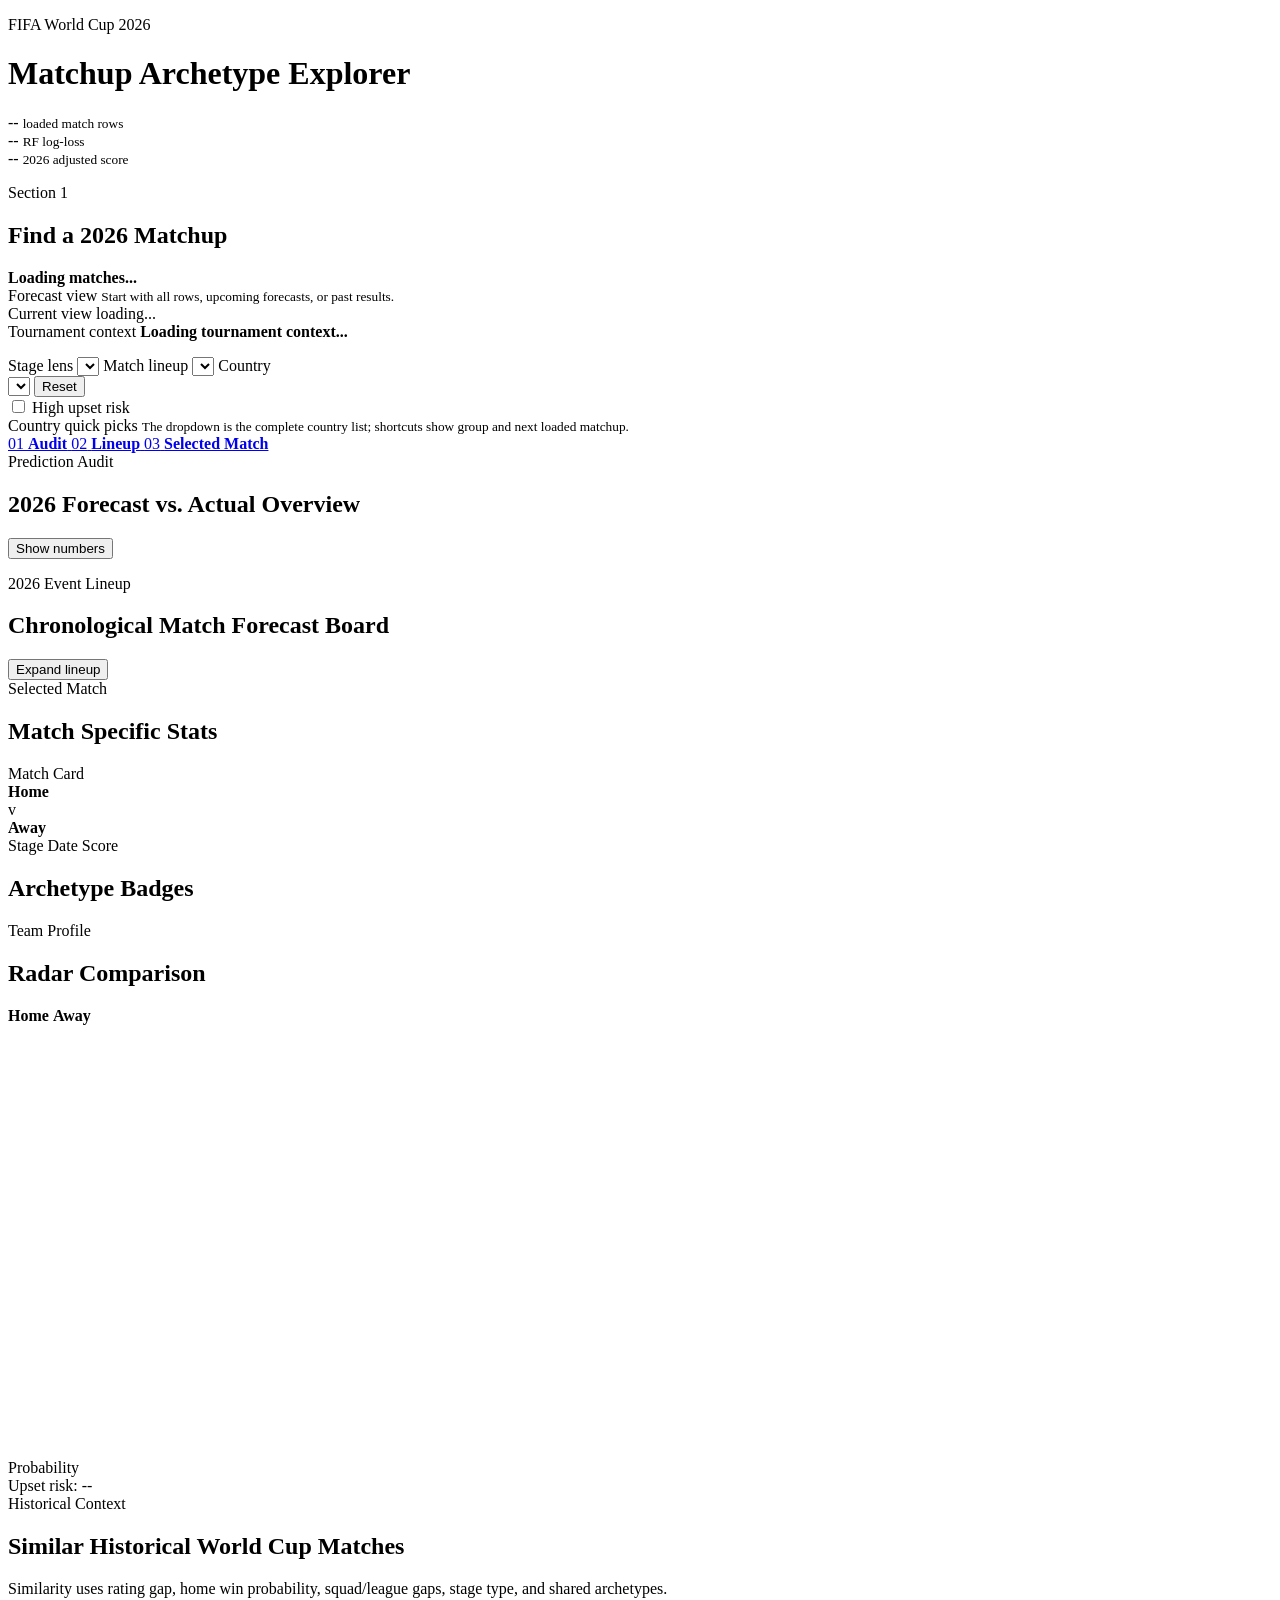
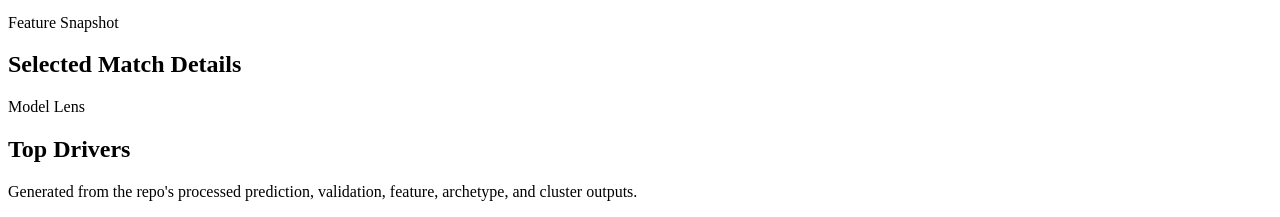
==== commit 4a014935: "rollback: point live site to v58 (stable) while fixing v59 sim bug" ====
--- a/web/matchup-card/index.html
+++ b/web/matchup-card/index.html
@@ -8,7 +8,7 @@
       name="description"
       content="A data-backed matchup card for FIFA World Cup 2026 archetypes, probabilities, radar profiles, and similar historical matches."
     >
-    <link rel="stylesheet" href="./styles-v59-uncertainty-callout.css?v=59a">
+    <link rel="stylesheet" href="./styles-v58-multi-badge-animation.css?v=58a">
   </head>
   <body>
     <main class="app-shell">
@@ -255,6 +255,6 @@
 
     <script>window.SIM_ENABLED = true;</script>
     <script src="./data/matchups-inline.js?v=60b"></script>
-    <script src="./app-v59-uncertainty-callout.js?v=59a"></script>
+    <script src="./app-v58-multi-badge-animation.js?v=58a"></script>
   </body>
 </html>
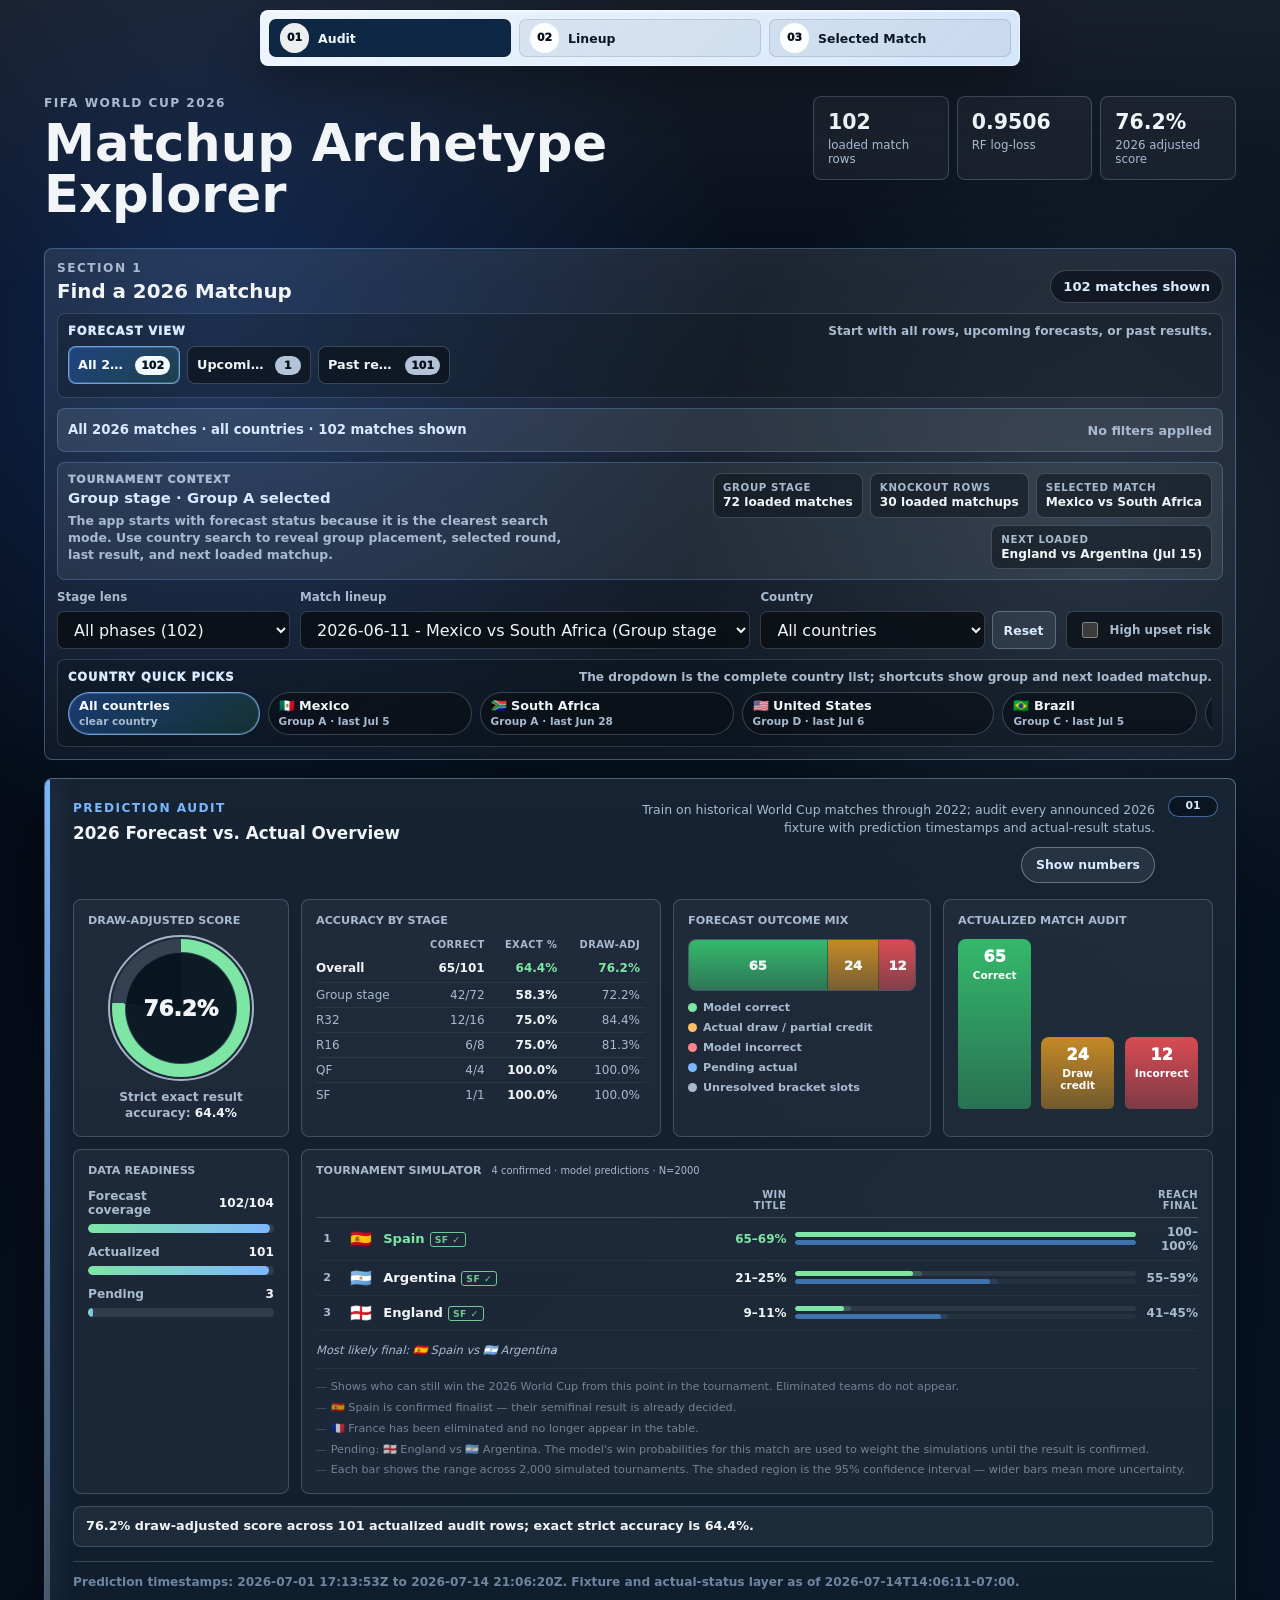
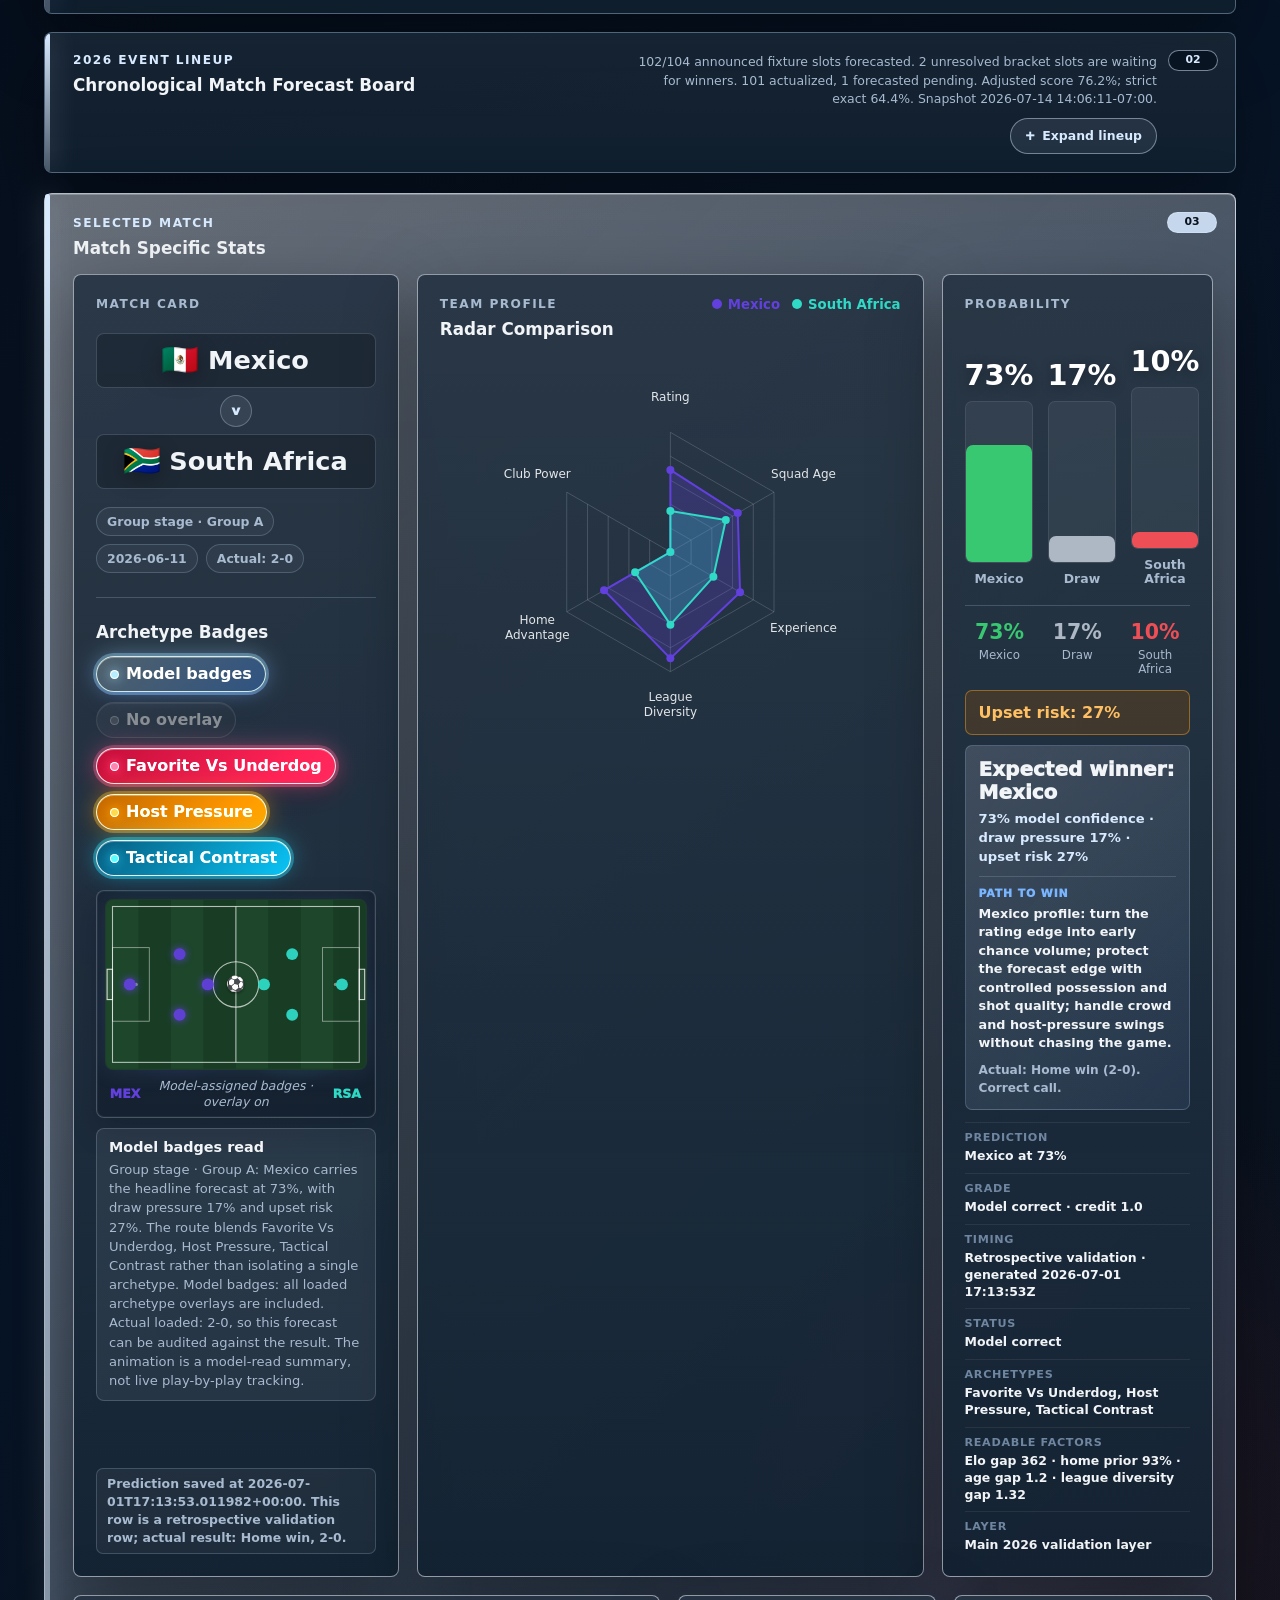
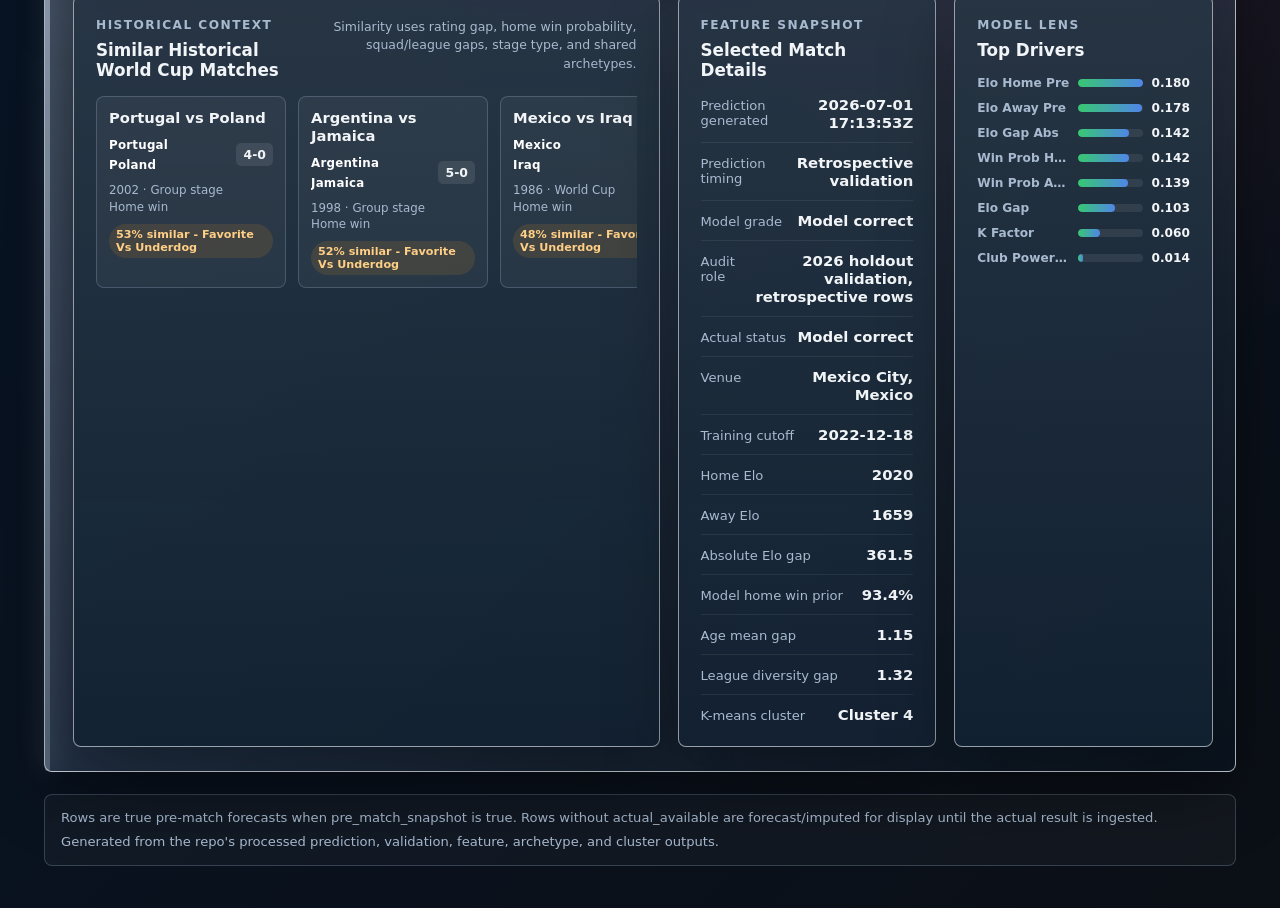
==== commit 4be9855c: "fix(v59): restore missing for loop — live site back on v59 with all sim fixes" ====
--- a/web/matchup-card/index.html
+++ b/web/matchup-card/index.html
@@ -8,7 +8,7 @@
       name="description"
       content="A data-backed matchup card for FIFA World Cup 2026 archetypes, probabilities, radar profiles, and similar historical matches."
     >
-    <link rel="stylesheet" href="./styles-v58-multi-badge-animation.css?v=58a">
+    <link rel="stylesheet" href="./styles-v59-uncertainty-callout.css?v=59a">
   </head>
   <body>
     <main class="app-shell">
@@ -255,6 +255,6 @@
 
     <script>window.SIM_ENABLED = true;</script>
     <script src="./data/matchups-inline.js?v=60b"></script>
-    <script src="./app-v58-multi-badge-animation.js?v=58a"></script>
+    <script src="./app-v59-uncertainty-callout.js?v=59a"></script>
   </body>
 </html>
--- a/web/matchup-card/styles-v59-uncertainty-callout.css
+++ b/web/matchup-card/styles-v59-uncertainty-callout.css
@@ -0,0 +1,3871 @@
+:root {
+  color-scheme: dark;
+  --bg: #070c13;
+  --bg-2: #0b1724;
+  --panel: rgba(14, 29, 45, 0.88);
+  --panel-strong: rgba(17, 41, 63, 0.94);
+  --line: rgba(185, 213, 247, 0.22);
+  --line-strong: rgba(185, 213, 247, 0.38);
+  --text: #f2f5f7;
+  --muted: #a8bad0;
+  --soft: #6f86a0;
+  --sport-blue: #2f7dff;
+  --sport-blue-strong: #79b6ff;
+  --ice-blue: #d8eaff;
+  --home: #4f86e8;
+  --away: #f0a33a;
+  --draw: #aeb7c4;
+  --win: #37c871;
+  --loss: #ee4f56;
+  --warn: #d79424;
+  --correct: #37c871;
+  --correct-strong: #7de6a5;
+  --incorrect: #ee4f56;
+  --incorrect-strong: #ff858b;
+  --draw-push: #d79424;
+  --draw-push-strong: #ffbf63;
+  --pending: #7fb7ff;
+  --pending-strong: #d8eaff;
+  --radius: 8px;
+  --shadow: 0 24px 70px rgba(0, 0, 0, 0.35);
+}
+
+.compact-toolbar {
+  gap: 10px;
+  padding: 12px;
+  border-color: rgba(127, 183, 255, 0.36);
+  background: linear-gradient(180deg, rgba(216, 234, 255, 0.11), rgba(255, 255, 255, 0.045));
+}
+
+.toolbar-topline {
+  display: flex;
+  align-items: end;
+  justify-content: space-between;
+  gap: 16px;
+}
+
+.toolbar-topline h2 {
+  font-size: 1.24rem;
+}
+
+.toolbar-topline .panel-kicker {
+  margin-bottom: 5px;
+}
+
+.toolbar-topline > strong {
+  flex: 0 0 auto;
+  border: 1px solid rgba(216, 234, 255, 0.22);
+  border-radius: 999px;
+  padding: 8px 12px;
+  color: var(--ice-blue);
+  background: rgba(7, 12, 19, 0.58);
+  font-size: 0.82rem;
+}
+
+.compact-filter-band,
+.compact-country-band {
+  display: grid;
+  gap: 8px;
+  min-width: 0;
+  border: 1px solid rgba(185, 213, 247, 0.18);
+  border-radius: var(--radius);
+  padding: 10px;
+  background: rgba(7, 12, 19, 0.25);
+}
+
+.compact-band-head {
+  display: flex;
+  align-items: baseline;
+  justify-content: space-between;
+  gap: 14px;
+}
+
+.compact-band-head span {
+  color: var(--ice-blue);
+  font-size: 0.72rem;
+  font-weight: 950;
+  letter-spacing: 0.08em;
+  text-transform: uppercase;
+}
+
+.compact-band-head small {
+  color: var(--muted);
+  font-size: 0.76rem;
+  font-weight: 750;
+  text-align: right;
+}
+
+.compact-view-row {
+  display: grid;
+  grid-template-columns: repeat(7, minmax(104px, 1fr));
+  gap: 7px;
+}
+
+.compact-view-row .filter-chip {
+  min-width: 0;
+  min-height: 38px;
+  border-radius: 8px;
+  padding: 7px 9px;
+}
+
+.compact-view-row .filter-chip span {
+  overflow: hidden;
+  text-overflow: ellipsis;
+  white-space: nowrap;
+}
+
+.compact-view-row .filter-chip small {
+  display: none;
+}
+
+.active-filter-strip {
+  display: grid;
+  grid-template-columns: minmax(230px, auto) 1fr;
+  align-items: center;
+  gap: 12px;
+  min-height: 44px;
+  border: 1px solid rgba(127, 183, 255, 0.25);
+  border-radius: var(--radius);
+  padding: 8px 10px;
+  background: rgba(216, 234, 255, 0.1);
+}
+
+.active-filter-strip > span {
+  color: var(--ice-blue);
+  font-size: 0.83rem;
+  font-weight: 850;
+  line-height: 1.25;
+}
+
+.active-filter-row {
+  display: flex;
+  flex-wrap: wrap;
+  justify-content: flex-end;
+  gap: 7px;
+}
+
+.active-filter-none {
+  color: var(--muted);
+  font-size: 0.8rem;
+  font-weight: 800;
+}
+
+.active-filter-pill {
+  display: inline-flex;
+  align-items: center;
+  gap: 7px;
+  min-height: 30px;
+  border: 1px solid rgba(216, 234, 255, 0.26);
+  border-radius: 999px;
+  padding: 5px 8px 5px 10px;
+  color: var(--text);
+  background: rgba(10, 16, 22, 0.62);
+  cursor: pointer;
+  font-size: 0.76rem;
+  font-weight: 850;
+}
+
+.active-filter-pill strong {
+  display: grid;
+  width: 17px;
+  height: 17px;
+  place-items: center;
+  border-radius: 999px;
+  color: #07111e;
+  background: rgba(216, 234, 255, 0.86);
+  font-size: 0.68rem;
+  line-height: 1;
+}
+
+.compact-filter-controls {
+  grid-template-columns: minmax(160px, 0.75fr) minmax(280px, 1.45fr) minmax(260px, 0.95fr) minmax(132px, auto);
+  gap: 10px;
+}
+
+.compact-filter-controls .field span,
+.compact-filter-controls .toggle span {
+  font-size: 0.74rem;
+}
+
+.compact-filter-controls select,
+.compact-filter-controls .reset-country,
+.compact-filter-controls .toggle {
+  min-height: 38px;
+}
+
+.compact-filter-controls .toggle {
+  padding: 0 11px;
+}
+
+.compact-country-band {
+  padding-bottom: 8px;
+}
+
+.compact-country-band .country-chip-row {
+  flex-wrap: nowrap;
+  overflow-x: auto;
+  overscroll-behavior-x: contain;
+  padding-bottom: 3px;
+  scrollbar-width: thin;
+}
+
+.compact-country-band .filter-chip {
+  min-height: 36px;
+  min-width: max-content;
+  padding: 6px 10px;
+}
+
+.compact-country-band .filter-chip small {
+  white-space: nowrap;
+}
+
+html {
+  scroll-behavior: smooth;
+  scroll-padding-top: 104px;
+}
+
+* {
+  box-sizing: border-box;
+}
+
+body {
+  margin: 0;
+  min-height: 100vh;
+  font-family: Inter, ui-sans-serif, system-ui, -apple-system, BlinkMacSystemFont, "Segoe UI", sans-serif;
+  color: var(--text);
+  background:
+    linear-gradient(180deg, rgba(242, 248, 255, 0.08), transparent 18rem),
+    radial-gradient(circle at 17% 8%, rgba(47, 125, 255, 0.25), transparent 33rem),
+    radial-gradient(circle at 86% 13%, rgba(216, 234, 255, 0.1), transparent 26rem),
+    radial-gradient(circle at 84% 76%, rgba(238, 79, 86, 0.1), transparent 28rem),
+    linear-gradient(135deg, #050912 0%, #071426 54%, #0b0f16 100%);
+}
+
+button,
+input,
+select {
+  font: inherit;
+}
+
+.app-shell {
+  width: min(1440px, 100%);
+  margin: 0 auto;
+  padding: 96px clamp(16px, 4vw, 44px) 42px;
+}
+
+.app-header {
+  display: flex;
+  align-items: flex-start;
+  justify-content: space-between;
+  gap: 24px;
+  margin-bottom: 28px;
+}
+
+.eyebrow,
+.panel-kicker {
+  margin: 0 0 8px;
+  color: var(--muted);
+  font-size: 0.76rem;
+  font-weight: 700;
+  letter-spacing: 0.12em;
+  text-transform: uppercase;
+}
+
+h1 {
+  margin: 0;
+  font-size: clamp(2rem, 4vw, 3.8rem);
+  line-height: 1;
+  letter-spacing: 0;
+}
+
+h2 {
+  margin: 0;
+  font-size: 1.05rem;
+  letter-spacing: 0;
+}
+
+.summary-strip {
+  display: grid;
+  grid-template-columns: repeat(3, minmax(86px, 1fr));
+  gap: 8px;
+  min-width: min(390px, 100%);
+}
+
+.summary-strip div {
+  min-height: 72px;
+  padding: 13px 14px;
+  border: 1px solid var(--line);
+  border-radius: var(--radius);
+  background: rgba(255, 255, 255, 0.045);
+}
+
+.summary-strip span {
+  display: block;
+  color: var(--text);
+  font-size: 1.28rem;
+  font-weight: 800;
+}
+
+.summary-strip small {
+  display: block;
+  margin-top: 4px;
+  color: var(--muted);
+  font-size: 0.74rem;
+}
+
+.toolbar {
+  display: grid;
+  grid-template-columns: 1fr;
+  align-items: stretch;
+  gap: 14px;
+  margin-bottom: 18px;
+  padding: 14px;
+  border: 1px solid var(--line);
+  border-radius: var(--radius);
+  background: rgba(255, 255, 255, 0.04);
+}
+
+.filter-guide {
+  display: grid;
+  gap: 10px;
+}
+
+.filter-shelf {
+  min-width: 0;
+  border: 1px solid rgba(185, 213, 247, 0.18);
+  border-radius: var(--radius);
+  padding: 11px;
+  background: linear-gradient(180deg, rgba(216, 234, 255, 0.07), rgba(255, 255, 255, 0.025));
+}
+
+.filter-shelf-head {
+  display: flex;
+  align-items: baseline;
+  justify-content: space-between;
+  gap: 12px;
+  margin-bottom: 9px;
+}
+
+.filter-shelf-head span {
+  color: var(--ice-blue);
+  font-size: 0.74rem;
+  font-weight: 900;
+  letter-spacing: 0.06em;
+  text-transform: uppercase;
+}
+
+.filter-shelf-head strong {
+  color: var(--muted);
+  font-size: 0.76rem;
+  font-weight: 800;
+  line-height: 1.35;
+  text-align: right;
+}
+
+.filter-chip-row {
+  display: flex;
+  flex-wrap: wrap;
+  gap: 8px;
+}
+
+.filter-chip {
+  display: grid;
+  grid-template-columns: minmax(0, auto) auto;
+  gap: 3px 8px;
+  align-items: center;
+  min-height: 44px;
+  min-width: max-content;
+  border: 1px solid rgba(216, 234, 255, 0.22);
+  border-radius: 999px;
+  padding: 7px 12px;
+  color: var(--text);
+  background: rgba(10, 16, 22, 0.62);
+  cursor: pointer;
+  text-align: left;
+}
+
+.filter-chip span {
+  font-size: 0.8rem;
+  font-weight: 900;
+  line-height: 1.1;
+}
+
+.filter-chip strong {
+  min-width: 1.65rem;
+  border-radius: 999px;
+  padding: 3px 6px;
+  color: #07111e;
+  background: rgba(216, 234, 255, 0.82);
+  font-size: 0.68rem;
+  font-weight: 950;
+  text-align: center;
+  white-space: nowrap;
+}
+
+.filter-chip small {
+  grid-column: 1 / -1;
+  color: var(--muted);
+  font-size: 0.66rem;
+  font-weight: 800;
+  line-height: 1.1;
+}
+
+.filter-chip:hover,
+.filter-chip:focus-visible {
+  border-color: rgba(216, 234, 255, 0.64);
+  background: rgba(216, 234, 255, 0.11);
+  outline: none;
+}
+
+.filter-chip-active {
+  border-color: rgba(127, 183, 255, 0.82);
+  color: #f8fbff;
+  background: linear-gradient(135deg, rgba(47, 125, 255, 0.34), rgba(55, 200, 113, 0.14));
+  box-shadow: inset 0 0 0 1px rgba(216, 234, 255, 0.2);
+}
+
+.filter-chip-active strong {
+  background: #f2f8ff;
+}
+
+.filter-chip-zero {
+  border-color: rgba(168, 186, 208, 0.18);
+  color: var(--muted);
+  background: rgba(168, 186, 208, 0.055);
+}
+
+.filter-chip-zero strong {
+  color: var(--muted);
+  background: rgba(168, 186, 208, 0.18);
+}
+
+.country-chip-row .filter-chip {
+  grid-template-columns: minmax(0, auto) auto;
+}
+
+.filter-controls {
+  display: grid;
+  grid-template-columns: minmax(170px, 0.75fr) minmax(280px, 1.45fr) minmax(170px, 0.85fr) auto;
+  align-items: end;
+  gap: 12px;
+}
+
+.field {
+  display: grid;
+  gap: 7px;
+  min-width: 0;
+}
+
+.field span,
+.toggle span {
+  color: var(--muted);
+  font-size: 0.78rem;
+  font-weight: 700;
+}
+
+select {
+  width: 100%;
+  min-height: 42px;
+  padding: 0 12px;
+  border: 1px solid var(--line);
+  border-radius: 7px;
+  outline: none;
+  color: var(--text);
+  background: rgba(10, 16, 22, 0.9);
+}
+
+select:disabled {
+  color: var(--soft);
+  cursor: not-allowed;
+  opacity: 0.78;
+}
+
+.country-filter-control {
+  display: grid;
+  grid-template-columns: minmax(0, 1fr) auto;
+  gap: 7px;
+}
+
+.reset-country {
+  min-height: 42px;
+  border: 1px solid rgba(216, 234, 255, 0.28);
+  border-radius: 7px;
+  padding: 0 11px;
+  color: var(--ice-blue);
+  background: rgba(216, 234, 255, 0.08);
+  cursor: pointer;
+  font-size: 0.78rem;
+  font-weight: 850;
+}
+
+.reset-country:hover,
+.reset-country:focus-visible {
+  border-color: rgba(216, 234, 255, 0.58);
+  background: rgba(216, 234, 255, 0.14);
+  outline: none;
+}
+
+select:focus {
+  border-color: rgba(96, 165, 250, 0.75);
+  box-shadow: 0 0 0 3px rgba(96, 165, 250, 0.15);
+}
+
+.toggle {
+  display: inline-flex;
+  align-items: center;
+  justify-content: center;
+  gap: 9px;
+  min-height: 42px;
+  padding: 0 14px;
+  border: 1px solid var(--line);
+  border-radius: 7px;
+  background: rgba(10, 16, 22, 0.72);
+  white-space: nowrap;
+}
+
+.toggle input {
+  width: 16px;
+  height: 16px;
+  accent-color: var(--warn);
+}
+
+.section-nav {
+  position: fixed;
+  top: 10px;
+  left: 50%;
+  z-index: 80;
+  display: grid;
+  grid-template-columns: repeat(3, minmax(110px, 1fr));
+  gap: 8px;
+  width: min(760px, calc(100% - 32px));
+  margin: 0;
+  padding: 8px;
+  border: 1px solid rgba(242, 248, 255, 0.68);
+  border-radius: var(--radius);
+  background:
+    linear-gradient(135deg, rgba(242, 248, 255, 0.94), rgba(216, 234, 255, 0.86)),
+    rgba(216, 234, 255, 0.9);
+  box-shadow: 0 18px 50px rgba(0, 0, 0, 0.32), inset 0 1px 0 rgba(255, 255, 255, 0.72);
+  transform: translateX(-50%);
+  backdrop-filter: blur(18px);
+}
+
+.section-nav-link {
+  display: flex;
+  align-items: center;
+  gap: 9px;
+  min-width: 0;
+  min-height: 38px;
+  border: 1px solid rgba(10, 23, 38, 0.12);
+  border-radius: 7px;
+  padding: 0 10px;
+  color: #0b1724;
+  background: rgba(9, 24, 41, 0.06);
+  text-decoration: none;
+}
+
+.section-nav-link:hover,
+.section-nav-link:focus-visible,
+.section-nav-active {
+  border-color: rgba(9, 24, 41, 0.36);
+  color: #f2f8ff;
+  background: #0d2744;
+  outline: none;
+}
+
+.section-nav-link span {
+  display: inline-flex;
+  align-items: center;
+  justify-content: center;
+  flex: 0 0 1.82rem;
+  height: 1.82rem;
+  border-radius: 999px;
+  color: #08111d;
+  background: rgba(255, 255, 255, 0.92);
+  font-size: 0.68rem;
+  font-weight: 950;
+}
+
+.section-nav-link strong {
+  min-width: 0;
+  overflow: hidden;
+  font-size: 0.78rem;
+  text-overflow: ellipsis;
+  white-space: nowrap;
+}
+
+.section-zone {
+  --section-accent: var(--sport-blue-strong);
+  --section-wash: rgba(47, 125, 255, 0.12);
+  position: relative;
+  isolation: isolate;
+  scroll-margin-top: 104px;
+}
+
+.panel.section-zone {
+  overflow: hidden;
+}
+
+.section-zone::before {
+  content: "";
+  position: absolute;
+  top: 0;
+  bottom: 0;
+  left: 0;
+  z-index: 0;
+  width: 5px;
+  border-radius: 999px;
+  background: linear-gradient(180deg, var(--section-accent), rgba(216, 234, 255, 0.28));
+  box-shadow: 0 0 26px color-mix(in srgb, var(--section-accent) 38%, transparent);
+}
+
+.section-zone::after {
+  content: attr(data-section);
+  position: absolute;
+  top: 17px;
+  right: 17px;
+  z-index: 1;
+  min-width: 2rem;
+  border: 1px solid color-mix(in srgb, var(--section-accent) 52%, transparent);
+  border-radius: 999px;
+  padding: 4px 8px;
+  color: var(--ice-blue);
+  background: rgba(6, 16, 28, 0.72);
+  font-size: 0.68rem;
+  font-weight: 900;
+  line-height: 1;
+  text-align: center;
+}
+
+.panel.section-zone > *,
+.match-section > * {
+  position: relative;
+  z-index: 1;
+}
+
+.section-zone > .chart-head {
+  padding-right: 58px;
+}
+
+.section-zone > .chart-head .panel-kicker {
+  color: var(--section-accent);
+}
+
+.section-audit {
+  --section-accent: #79b6ff;
+  --section-wash: rgba(47, 125, 255, 0.13);
+  border-color: rgba(121, 182, 255, 0.5);
+  background:
+    linear-gradient(90deg, rgba(47, 125, 255, 0.16), transparent 32%),
+    linear-gradient(180deg, rgba(255, 255, 255, 0.05), rgba(255, 255, 255, 0.018)),
+    var(--panel);
+}
+
+.section-lineup {
+  --section-accent: #d8eaff;
+  --section-wash: rgba(216, 234, 255, 0.1);
+  border-color: rgba(216, 234, 255, 0.44);
+  background:
+    linear-gradient(90deg, rgba(216, 234, 255, 0.13), transparent 30%),
+    linear-gradient(180deg, rgba(255, 255, 255, 0.045), rgba(255, 255, 255, 0.016)),
+    var(--panel);
+}
+
+.match-section {
+  --section-accent: #d8eaff;
+  margin-top: 20px;
+  border: 1px solid rgba(242, 248, 255, 0.7);
+  border-radius: var(--radius);
+  padding: 22px 22px 24px 28px;
+  background:
+    linear-gradient(135deg, rgba(242, 248, 255, 0.32), rgba(216, 234, 255, 0.2) 38%, rgba(127, 183, 255, 0.13) 68%, rgba(6, 18, 31, 0.66)),
+    linear-gradient(180deg, rgba(255, 255, 255, 0.13), rgba(255, 255, 255, 0.035));
+  box-shadow: 0 24px 70px rgba(0, 0, 0, 0.24), inset 0 1px 0 rgba(255, 255, 255, 0.24);
+}
+
+.match-section::after {
+  top: 18px;
+  right: 18px;
+  color: #08111d;
+  background: rgba(216, 234, 255, 0.88);
+}
+
+.match-section-head {
+  margin-bottom: 16px;
+  padding-right: 58px;
+}
+
+.match-section .panel {
+  border-color: rgba(242, 248, 255, 0.56);
+  background:
+    linear-gradient(180deg, rgba(242, 248, 255, 0.12), rgba(216, 234, 255, 0.045)),
+    rgba(9, 24, 41, 0.92);
+}
+
+.main-grid {
+  display: grid;
+  grid-template-columns: minmax(260px, 0.9fr) minmax(360px, 1.4fr) minmax(270px, 0.75fr);
+  gap: 18px;
+  align-items: stretch;
+}
+
+.audit-panel {
+  margin-bottom: 18px;
+  padding: 22px 22px 22px 28px;
+}
+
+.audit-head-actions {
+  display: grid;
+  justify-items: end;
+  gap: 10px;
+  min-width: min(460px, 100%);
+}
+
+.audit-view-toggle {
+  min-height: 36px;
+  border: 1px solid rgba(216, 234, 255, 0.36);
+  border-radius: 999px;
+  padding: 0 14px;
+  color: var(--ice-blue);
+  background: rgba(216, 234, 255, 0.08);
+  cursor: pointer;
+  font-size: 0.78rem;
+  font-weight: 900;
+}
+
+.audit-view-toggle:hover,
+.audit-view-toggle:focus-visible {
+  border-color: rgba(216, 234, 255, 0.68);
+  background: rgba(216, 234, 255, 0.15);
+  outline: none;
+}
+
+.audit-visual[hidden],
+.audit-grid[hidden] {
+  display: none;
+}
+
+.audit-visual-grid {
+  display: grid;
+  grid-template-columns: minmax(190px, 0.72fr) minmax(260px, 1.2fr) minmax(220px, 0.86fr) minmax(230px, 0.9fr);
+  gap: 12px;
+  align-items: stretch;
+}
+
+.audit-sim-card {
+  grid-column: 2 / -1;
+}
+
+.sim-status-inline {
+  font-size: 0.62rem;
+  font-weight: 400;
+  color: var(--muted);
+  margin-left: 6px;
+  text-transform: none;
+  letter-spacing: 0;
+}
+
+.audit-viz-card {
+  min-width: 0;
+  border: 1px solid var(--line);
+  border-radius: var(--radius);
+  padding: 14px;
+  background: rgba(255, 255, 255, 0.045);
+}
+
+/* Stage breakdown table */
+.audit-stage-table {
+  width: 100%;
+  border-collapse: collapse;
+  font-size: 0.75rem;
+}
+
+.audit-stage-table thead th {
+  color: var(--muted);
+  font-weight: 700;
+  text-transform: uppercase;
+  font-size: 0.62rem;
+  letter-spacing: 0.04em;
+  padding: 0 6px 6px 0;
+  text-align: right;
+}
+
+.audit-stage-table thead th:first-child {
+  text-align: left;
+}
+
+.audit-stage-table td {
+  padding: 5px 6px 5px 0;
+  text-align: right;
+  font-variant-numeric: tabular-nums;
+  border-top: 1px solid rgba(255,255,255,0.06);
+}
+
+.audit-stage-table td:first-child {
+  text-align: left;
+}
+
+.audit-stage-overall td {
+  font-weight: 800;
+  color: var(--text);
+  border-top: none;
+  padding-bottom: 7px;
+}
+
+.audit-stage-overall .audit-stage-pct,
+.audit-stage-overall .audit-stage-dadj {
+  color: var(--correct-strong);
+}
+
+.audit-stage-row td {
+  color: var(--muted);
+}
+
+.audit-stage-row .audit-stage-pct {
+  color: var(--text);
+  font-weight: 700;
+}
+
+.audit-stage-row .audit-stage-dadj {
+  color: var(--muted);
+}
+
+.audit-viz-kicker {
+  margin-bottom: 12px;
+  color: var(--muted);
+  font-size: 0.7rem;
+  font-weight: 900;
+  text-transform: uppercase;
+}
+
+.audit-gauge {
+  --score-angle: 0deg;
+  position: relative;
+  display: grid;
+  place-items: center;
+  width: min(138px, 100%);
+  aspect-ratio: 1;
+  border: 0;
+  border-radius: 50%;
+  margin: 0 auto 12px;
+  color: var(--text);
+  background: conic-gradient(var(--correct-strong) var(--score-angle), rgba(216, 234, 255, 0.12) 0deg);
+  cursor: pointer;
+  animation: audit-pop 0.5s ease-out both;
+}
+
+.audit-gauge::before {
+  content: "";
+  position: absolute;
+  inset: 13px;
+  border-radius: 50%;
+  background: rgba(8, 19, 32, 0.96);
+  box-shadow: inset 0 0 0 1px var(--line);
+}
+
+.audit-gauge span {
+  position: relative;
+  font-size: 1.35rem;
+  font-weight: 950;
+}
+
+.audit-gauge-card p {
+  margin: 0;
+  color: var(--muted);
+  font-size: 0.76rem;
+  font-weight: 800;
+  line-height: 1.35;
+  text-align: center;
+}
+
+.audit-gauge-card strong {
+  color: var(--text);
+}
+
+.audit-stacked-bar {
+  display: flex;
+  min-height: 52px;
+  overflow: hidden;
+  border: 1px solid var(--line);
+  border-radius: var(--radius);
+  background: rgba(255, 255, 255, 0.045);
+}
+
+.audit-stack-segment {
+  flex: 0 0 var(--segment-width);
+  min-width: 38px;
+  border: 0;
+  border-right: 1px solid rgba(8, 14, 24, 0.35);
+  color: var(--text);
+  cursor: pointer;
+  font-weight: 950;
+  transform-origin: left center;
+  animation: audit-grow 0.7s ease-out both;
+}
+
+.audit-stack-segment span {
+  display: block;
+  font-size: 0.82rem;
+}
+
+.audit-stack-empty {
+  display: none;
+}
+
+.audit-stack-correct,
+.audit-histogram-correct {
+  background: linear-gradient(180deg, rgba(55, 200, 113, 0.9), rgba(55, 200, 113, 0.45));
+}
+
+.audit-stack-draw,
+.audit-histogram-draw {
+  background: linear-gradient(180deg, rgba(215, 148, 36, 0.9), rgba(215, 148, 36, 0.45));
+}
+
+.audit-stack-incorrect,
+.audit-histogram-incorrect {
+  background: linear-gradient(180deg, rgba(238, 79, 86, 0.9), rgba(238, 79, 86, 0.46));
+}
+
+.audit-stack-pending {
+  background: linear-gradient(180deg, rgba(127, 183, 255, 0.85), rgba(127, 183, 255, 0.36));
+}
+
+.audit-stack-unresolved {
+  background: linear-gradient(180deg, rgba(168, 186, 208, 0.55), rgba(168, 186, 208, 0.2));
+}
+
+.audit-viz-legend {
+  display: flex;
+  flex-wrap: wrap;
+  gap: 7px 10px;
+  margin-top: 10px;
+  color: var(--muted);
+  font-size: 0.7rem;
+  font-weight: 800;
+}
+
+.audit-viz-legend span {
+  display: inline-flex;
+  align-items: center;
+  gap: 6px;
+}
+
+.audit-legend-dot {
+  display: inline-block;
+  width: 0.56rem;
+  height: 0.56rem;
+  border-radius: 50%;
+}
+
+.audit-dot-correct {
+  background: var(--correct-strong);
+}
+
+.audit-dot-draw {
+  background: var(--draw-push-strong);
+}
+
+.audit-dot-incorrect {
+  background: var(--incorrect-strong);
+}
+
+.audit-dot-pending {
+  background: var(--pending);
+}
+
+.audit-dot-unresolved {
+  background: var(--muted);
+}
+
+.audit-histogram {
+  display: grid;
+  grid-template-columns: repeat(3, 1fr);
+  align-items: end;
+  gap: 10px;
+  height: 170px;
+}
+
+.audit-histogram-bar {
+  position: relative;
+  display: grid;
+  align-content: start;
+  justify-items: center;
+  height: var(--bar-height);
+  min-height: 72px;
+  border: 0;
+  border-radius: 8px 8px 5px 5px;
+  padding: 8px 5px;
+  color: #fff;
+  cursor: pointer;
+  transform-origin: bottom center;
+  animation: audit-rise 0.7s ease-out both;
+}
+
+.audit-histogram-bar span {
+  font-size: 1rem;
+  font-weight: 950;
+}
+
+.audit-histogram-bar small {
+  margin-top: 4px;
+  font-size: 0.66rem;
+  font-weight: 900;
+  line-height: 1.1;
+  text-align: center;
+}
+
+.audit-readiness-row {
+  display: grid;
+  grid-template-columns: 1fr auto;
+  gap: 7px 10px;
+  align-items: center;
+  margin-bottom: 12px;
+  color: var(--muted);
+  font-size: 0.76rem;
+  font-weight: 850;
+}
+
+.audit-readiness-row:last-child {
+  margin-bottom: 0;
+}
+
+.audit-readiness-row strong {
+  color: var(--text);
+}
+
+.audit-readiness-row i {
+  grid-column: 1 / -1;
+  height: 9px;
+  overflow: hidden;
+  border-radius: 999px;
+  background: rgba(216, 234, 255, 0.1);
+}
+
+.audit-readiness-row b {
+  display: block;
+  width: var(--progress);
+  height: 100%;
+  border-radius: inherit;
+  background: linear-gradient(90deg, var(--correct-strong), #7fb7ff);
+  transform-origin: left center;
+  animation: audit-grow 0.75s ease-out both;
+}
+
+.audit-viz-detail {
+  margin: 12px 0 0;
+  border: 1px solid var(--line);
+  border-radius: var(--radius);
+  padding: 10px 12px;
+  color: var(--text);
+  background: rgba(216, 234, 255, 0.06);
+  font-size: 0.8rem;
+  font-weight: 800;
+  line-height: 1.45;
+}
+
+.audit-viz-active {
+  outline: 2px solid rgba(216, 234, 255, 0.72);
+  outline-offset: 2px;
+}
+
+.load-error-panel {
+  margin-bottom: 18px;
+  border-color: rgba(255, 191, 99, 0.48);
+  background: linear-gradient(180deg, rgba(215, 148, 36, 0.16), rgba(216, 234, 255, 0.05)), var(--panel);
+}
+
+.load-error-panel h2,
+.load-error-panel p {
+  margin: 0;
+}
+
+.load-error-panel p {
+  margin-top: 8px;
+  color: var(--muted);
+  font-size: 0.86rem;
+  font-weight: 750;
+  line-height: 1.45;
+}
+
+.load-error-panel code {
+  color: var(--ice-blue);
+}
+
+.panel-empty-note {
+  grid-column: 1 / -1;
+  border: 1px solid var(--line);
+  border-radius: var(--radius);
+  padding: 12px;
+  color: var(--muted);
+  background: rgba(216, 234, 255, 0.055);
+  font-size: 0.82rem;
+  font-weight: 800;
+  line-height: 1.45;
+}
+
+@keyframes audit-grow {
+  from {
+    opacity: 0.5;
+    transform: scaleX(0.2);
+  }
+
+  to {
+    opacity: 1;
+    transform: scaleX(1);
+  }
+}
+
+@keyframes audit-rise {
+  from {
+    opacity: 0.45;
+    transform: scaleY(0.55);
+  }
+
+  to {
+    opacity: 1;
+    transform: scaleY(1);
+  }
+}
+
+@keyframes audit-pop {
+  from {
+    opacity: 0.55;
+    transform: scale(0.92);
+  }
+
+  to {
+    opacity: 1;
+    transform: scale(1);
+  }
+}
+
+.audit-grid {
+  display: grid;
+  grid-template-columns: minmax(360px, 1.35fr) minmax(280px, 0.8fr);
+  gap: 18px;
+  align-items: stretch;
+}
+
+.audit-stat-grid {
+  display: grid;
+  grid-template-columns: repeat(5, minmax(120px, 1fr));
+  gap: 10px;
+}
+
+.audit-stat {
+  min-height: 104px;
+  border-top: 1px solid var(--line);
+  padding-top: 12px;
+}
+
+.audit-stat strong {
+  display: block;
+  color: var(--text);
+  font-size: clamp(1.2rem, 2.4vw, 1.72rem);
+  line-height: 1;
+}
+
+.audit-stat span {
+  display: block;
+  margin-top: 7px;
+  color: var(--muted);
+  font-size: 0.77rem;
+  font-weight: 800;
+  line-height: 1.35;
+}
+
+.audit-state-list {
+  display: grid;
+  align-content: start;
+  gap: 9px;
+}
+
+.audit-state-row {
+  display: grid;
+  grid-template-columns: 1fr auto;
+  gap: 12px;
+  align-items: start;
+  border-bottom: 1px solid rgba(255, 255, 255, 0.07);
+  padding-bottom: 9px;
+}
+
+.audit-state-row:last-child {
+  border-bottom: 0;
+  padding-bottom: 0;
+}
+
+.audit-state-row span {
+  color: var(--muted);
+  font-size: 0.78rem;
+  font-weight: 750;
+  line-height: 1.35;
+}
+
+.audit-state-row strong {
+  color: var(--text);
+  font-size: 0.9rem;
+}
+
+.audit-timestamp {
+  margin: 14px 0 0;
+  border-top: 1px solid var(--line);
+  padding-top: 12px;
+  color: var(--soft);
+  font-size: 0.76rem;
+  font-weight: 750;
+  line-height: 1.45;
+}
+
+.lineup-panel {
+  margin-bottom: 18px;
+  padding: 20px 20px 18px 28px;
+}
+
+.lineup-panel-collapsed .chart-head {
+  margin-bottom: 0;
+}
+
+/* ── Tournament Simulator ───────────────────────────────── */
+.sim-panel {
+  margin-bottom: 18px;
+  padding: 20px 20px 18px 28px;
+}
+
+.sim-body {
+  margin-top: 16px;
+}
+
+.sim-header-row {
+  display: grid;
+  grid-template-columns: 1.4rem 1.8rem 1fr 3.4rem 1fr 3.4rem;
+  align-items: center;
+  gap: 8px;
+  padding: 0 0 6px;
+  border-bottom: 1px solid var(--line);
+  font-size: 0.62rem;
+  font-weight: 700;
+  text-transform: uppercase;
+  letter-spacing: 0.05em;
+  color: var(--muted);
+}
+
+.sim-col-bars {
+  display: flex;
+  justify-content: space-between;
+  padding: 0 2px;
+}
+
+.sim-col-label {
+  text-align: right;
+}
+
+.sim-row {
+  display: grid;
+  grid-template-columns: 1.4rem 1.8rem 1fr 3.4rem 1fr 3.4rem;
+  align-items: center;
+  gap: 8px;
+  padding: 7px 0;
+  border-bottom: 1px solid rgba(255,255,255,0.04);
+  transition: background 0.15s;
+}
+
+.sim-row:hover {
+  background: rgba(255,255,255,0.03);
+  border-radius: 6px;
+}
+
+.sim-row-top .sim-team {
+  color: var(--correct-strong);
+  font-weight: 800;
+}
+
+.sim-row-top .sim-win-pct {
+  color: var(--correct-strong);
+  font-weight: 800;
+}
+
+.sim-rank {
+  color: var(--muted);
+  font-size: 0.7rem;
+  font-weight: 700;
+  text-align: center;
+  font-variant-numeric: tabular-nums;
+}
+
+.sim-flag {
+  font-size: 1.1rem;
+  text-align: center;
+}
+
+.sim-team {
+  font-size: 0.82rem;
+  font-weight: 600;
+  white-space: nowrap;
+  overflow: hidden;
+  text-overflow: ellipsis;
+}
+
+.sim-win-pct,
+.sim-final-pct {
+  font-size: 0.75rem;
+  font-weight: 700;
+  text-align: right;
+  font-variant-numeric: tabular-nums;
+  color: var(--text);
+}
+
+.sim-final-pct {
+  color: var(--muted);
+  font-weight: 600;
+}
+
+.sim-bars {
+  display: flex;
+  flex-direction: column;
+  gap: 3px;
+}
+
+.sim-bar-wrap {
+  display: block;
+  height: 5px;
+  border-radius: 3px;
+  background: rgba(255,255,255,0.07);
+  overflow: hidden;
+  position: relative;
+}
+
+.sim-bar-wrap-final {
+  opacity: 0.6;
+}
+
+.sim-bar {
+  display: block;
+  height: 100%;
+  border-radius: 3px;
+  transition: width 0.6s cubic-bezier(0.16, 1, 0.3, 1);
+  position: absolute;
+  top: 0; left: 0;
+}
+
+.sim-bar-ci {
+  background: var(--correct-strong);
+  opacity: 0.22;
+}
+
+.sim-bar-ci-final {
+  background: var(--accent, #58a6ff);
+  opacity: 0.22;
+}
+
+.sim-bar-win {
+  background: var(--correct-strong);
+}
+
+.sim-bar-final {
+  background: var(--accent, #58a6ff);
+}
+
+.sim-footer {
+  margin-top: 12px;
+  font-size: 0.72rem;
+  color: var(--muted);
+  font-style: italic;
+}
+
+.sim-note {
+  margin-top: 10px;
+  padding-top: 10px;
+  border-top: 1px solid rgba(255,255,255,0.06);
+  display: flex;
+  flex-direction: column;
+  gap: 4px;
+}
+.sim-note:empty { display: none; }
+.sim-note span {
+  font-size: 0.70rem;
+  color: rgba(160, 165, 190, 0.7);
+  line-height: 1.5;
+}
+.sim-note span::before {
+  content: "— ";
+  opacity: 0.5;
+}
+
+.sim-empty {
+  color: var(--muted);
+  font-size: 0.82rem;
+  padding: 12px 0;
+}
+
+.sim-confirmed-badge {
+  display: inline-block;
+  font-size: 0.58rem;
+  font-weight: 700;
+  text-transform: uppercase;
+  letter-spacing: 0.05em;
+  color: var(--correct-strong);
+  border: 1px solid var(--correct-strong);
+  border-radius: 3px;
+  padding: 1px 4px;
+  margin-left: 5px;
+  vertical-align: middle;
+  opacity: 0.85;
+}
+
+.lineup-head-actions {
+  display: grid;
+  justify-items: end;
+  gap: 10px;
+  min-width: min(460px, 100%);
+}
+
+.lineup-toggle {
+  min-height: 36px;
+  border: 1px solid rgba(216, 234, 255, 0.45);
+  border-radius: 999px;
+  padding: 0 14px;
+  color: var(--ice-blue);
+  background: rgba(216, 234, 255, 0.09);
+  cursor: pointer;
+  font-size: 0.78rem;
+  font-weight: 900;
+}
+
+.lineup-toggle::before {
+  content: "+";
+  display: inline-block;
+  margin-right: 7px;
+  font-weight: 950;
+}
+
+.lineup-toggle[aria-expanded="true"]::before {
+  content: "-";
+}
+
+.lineup-toggle:hover,
+.lineup-toggle:focus-visible {
+  border-color: rgba(216, 234, 255, 0.75);
+  background: rgba(216, 234, 255, 0.16);
+  outline: none;
+}
+
+.lineup-body {
+  display: block;
+}
+
+.lineup-body[hidden] {
+  display: none;
+}
+
+.lineup-legend {
+  display: flex;
+  flex-wrap: wrap;
+  gap: 10px 13px;
+  margin-bottom: 10px;
+  color: var(--muted);
+  font-size: 0.74rem;
+  font-weight: 800;
+}
+
+.lineup-legend span {
+  display: inline-flex;
+  align-items: center;
+  gap: 7px;
+}
+
+.dot-correct {
+  background: var(--correct-strong);
+}
+
+.dot-incorrect {
+  background: var(--incorrect-strong);
+}
+
+.dot-draw-push {
+  background: var(--draw-push-strong);
+}
+
+.dot-pending {
+  background: var(--pending-strong);
+}
+
+.lineup-breakdown {
+  display: grid;
+  grid-template-columns: repeat(6, minmax(120px, 1fr));
+  gap: 8px;
+  margin-bottom: 12px;
+}
+
+.lineup-breakdown-card {
+  min-height: 72px;
+  border: 1px solid var(--line);
+  border-radius: var(--radius);
+  padding: 10px;
+  color: var(--text);
+  text-align: left;
+  background: rgba(255, 255, 255, 0.045);
+}
+
+.lineup-breakdown-card strong {
+  display: block;
+  font-size: 1.32rem;
+  line-height: 1;
+}
+
+.lineup-breakdown-card span {
+  display: block;
+  margin-top: 6px;
+  color: var(--muted);
+  font-size: 0.72rem;
+  font-weight: 800;
+  line-height: 1.35;
+}
+
+.breakdown-correct {
+  border-color: rgba(125, 230, 165, 0.5);
+  background: rgba(55, 200, 113, 0.12);
+}
+
+.breakdown-incorrect {
+  border-color: rgba(255, 133, 139, 0.5);
+  background: rgba(238, 79, 86, 0.12);
+}
+
+.breakdown-draw-push {
+  border-color: rgba(255, 191, 99, 0.5);
+  background: rgba(215, 148, 36, 0.12);
+}
+
+.breakdown-pending {
+  border-color: rgba(216, 234, 255, 0.52);
+  background: linear-gradient(180deg, rgba(127, 183, 255, 0.16), rgba(216, 234, 255, 0.065));
+}
+
+.breakdown-unresolved {
+  border-color: rgba(168, 186, 208, 0.32);
+  background: rgba(168, 186, 208, 0.06);
+}
+
+.breakdown-accuracy {
+  border-color: rgba(215, 148, 36, 0.42);
+  background: rgba(215, 148, 36, 0.08);
+}
+
+.timeline-list {
+  display: grid;
+  gap: 12px;
+  max-height: clamp(300px, 46vh, 500px);
+  overflow: auto;
+  padding-right: 5px;
+  scrollbar-color: rgba(216, 234, 255, 0.34) rgba(255, 255, 255, 0.055);
+  scrollbar-width: thin;
+}
+
+.timeline-day {
+  display: grid;
+  gap: 8px;
+}
+
+.timeline-day-head {
+  position: sticky;
+  top: 0;
+  z-index: 2;
+  display: flex;
+  flex-wrap: wrap;
+  justify-content: space-between;
+  gap: 8px;
+  border: 1px solid var(--line);
+  border-radius: var(--radius);
+  padding: 7px 9px;
+  background: rgba(10, 14, 18, 0.96);
+}
+
+.timeline-day-head strong {
+  color: var(--text);
+  font-size: 0.82rem;
+}
+
+.timeline-day-head span {
+  color: var(--muted);
+  font-size: 0.72rem;
+  font-weight: 800;
+}
+
+.timeline-day-grid {
+  display: grid;
+  grid-template-columns: repeat(3, minmax(210px, 1fr));
+  gap: 8px;
+}
+
+.timeline-card {
+  display: grid;
+  gap: 6px;
+  min-height: 142px;
+  border: 1px solid var(--line);
+  border-radius: var(--radius);
+  padding: 10px;
+  color: var(--text);
+  text-align: left;
+  background: rgba(255, 255, 255, 0.045);
+  cursor: pointer;
+}
+
+.timeline-card:hover,
+.timeline-card:focus-visible {
+  border-color: rgba(255, 255, 255, 0.58);
+  outline: none;
+}
+
+.timeline-card-correct {
+  border-color: rgba(125, 230, 165, 0.46);
+  background: linear-gradient(180deg, rgba(55, 200, 113, 0.2), rgba(55, 200, 113, 0.065));
+}
+
+.timeline-card-incorrect {
+  border-color: rgba(255, 133, 139, 0.5);
+  background: linear-gradient(180deg, rgba(238, 79, 86, 0.2), rgba(238, 79, 86, 0.065));
+}
+
+.timeline-card-draw-push {
+  border-color: rgba(255, 191, 99, 0.5);
+  background: linear-gradient(180deg, rgba(215, 148, 36, 0.18), rgba(215, 148, 36, 0.06));
+}
+
+.timeline-card-pending {
+  border-color: rgba(216, 234, 255, 0.5);
+  background: linear-gradient(180deg, rgba(127, 183, 255, 0.17), rgba(216, 234, 255, 0.055));
+}
+
+.timeline-card-selected {
+  border-color: rgba(216, 234, 255, 0.9);
+  box-shadow: inset 0 0 0 1px rgba(216, 234, 255, 0.34), 0 18px 38px rgba(0, 0, 0, 0.22);
+}
+
+.timeline-card-top {
+  display: flex;
+  justify-content: space-between;
+  gap: 8px;
+  color: var(--muted);
+  font-size: 0.68rem;
+  font-weight: 850;
+}
+
+.timeline-card-top b {
+  color: var(--text);
+  font-size: 0.68rem;
+}
+
+.timeline-card strong {
+  display: block;
+  color: var(--text);
+  font-size: 0.86rem;
+  line-height: 1.22;
+}
+
+.timeline-stage,
+.timeline-forecast,
+.timeline-result,
+.timeline-tags {
+  display: block;
+  overflow: hidden;
+  font-size: 0.7rem;
+  line-height: 1.26;
+  text-overflow: ellipsis;
+  white-space: nowrap;
+}
+
+.timeline-stage,
+.timeline-result,
+.timeline-tags {
+  color: var(--soft);
+}
+
+.timeline-forecast {
+  color: var(--text);
+  font-weight: 800;
+}
+
+.lineup-empty {
+  border: 1px solid var(--line);
+  border-radius: var(--radius);
+  padding: 16px;
+  color: var(--muted);
+  background: rgba(255, 255, 255, 0.04);
+}
+
+.lineup-empty[hidden] {
+  display: none;
+}
+
+.detail-grid {
+  display: grid;
+  grid-template-columns: minmax(360px, 1.7fr) minmax(250px, 0.75fr) minmax(250px, 0.75fr);
+  gap: 18px;
+  margin-top: 18px;
+}
+
+.panel {
+  min-width: 0;
+  border: 1px solid var(--line-strong);
+  border-radius: var(--radius);
+  background:
+    linear-gradient(180deg, rgba(255, 255, 255, 0.04), rgba(255, 255, 255, 0.015)),
+    var(--panel);
+  box-shadow: var(--shadow);
+}
+
+.match-panel,
+.probability-panel,
+.radar-panel,
+.detail-grid .panel {
+  padding: 22px;
+}
+
+.match-panel {
+  display: flex;
+  flex-direction: column;
+  min-height: 474px;
+}
+
+.team-line {
+  display: grid;
+  grid-template-columns: minmax(0, 1fr) auto minmax(0, 1fr);
+  align-items: center;
+  gap: 13px;
+  margin-top: 14px;
+}
+
+.team-lockup {
+  display: flex;
+  align-items: center;
+  gap: 11px;
+  min-width: 0;
+}
+
+.team-lockup-away {
+  justify-content: flex-end;
+}
+
+.team-lockup strong {
+  font-size: var(--team-name-size, clamp(1.25rem, 2vw, 1.85rem));
+  line-height: 1.05;
+  overflow-wrap: normal;
+  text-wrap: balance;
+}
+
+.team-mark {
+  display: inline-flex;
+  align-items: center;
+  justify-content: center;
+  flex: 0 0 2.2rem;
+  width: 2.2rem;
+  height: 2.2rem;
+  border: 0;
+  border-radius: 0;
+  color: var(--text);
+  background: transparent;
+  filter: drop-shadow(0 5px 10px rgba(0, 0, 0, 0.28));
+  font-size: 1.9rem;
+  line-height: 1;
+}
+
+.mark-home {
+  background: transparent;
+}
+
+.mark-away {
+  background: transparent;
+}
+
+.team-mark-fallback {
+  width: 2.05rem;
+  height: 2.05rem;
+  border: 1px solid var(--line);
+  border-radius: 999px;
+  background: rgba(255, 255, 255, 0.07);
+  color: var(--muted);
+  font-size: 0.72rem;
+  font-weight: 900;
+  letter-spacing: 0.02em;
+  filter: none;
+}
+
+.versus {
+  color: var(--soft);
+  font-size: 0.78rem;
+  font-weight: 800;
+  text-transform: uppercase;
+}
+
+.match-meta {
+  display: flex;
+  flex-wrap: wrap;
+  gap: 8px;
+  margin-top: 18px;
+}
+
+.match-meta span,
+.status-note {
+  border: 1px solid var(--line);
+  border-radius: 999px;
+  padding: 6px 10px;
+  color: var(--muted);
+  background: rgba(255, 255, 255, 0.045);
+  font-size: 0.78rem;
+  font-weight: 700;
+}
+
+.divider {
+  height: 1px;
+  margin: 24px 0;
+  background: var(--line);
+}
+
+.badge-list {
+  display: flex;
+  flex-wrap: wrap;
+  gap: 10px;
+  margin-top: 14px;
+}
+
+.badge {
+  border: 1px solid rgba(255, 255, 255, 0.2);
+  border-radius: 999px;
+  padding: 9px 13px;
+  color: white;
+  font-size: clamp(0.82rem, 1.5vw, 1rem);
+  font-weight: 800;
+  box-shadow: inset 0 1px 0 rgba(255, 255, 255, 0.15);
+}
+
+.archetype-badge-button {
+  appearance: none;
+  position: relative;
+  display: inline-flex;
+  align-items: center;
+  gap: 7px;
+  font-family: inherit;
+  line-height: 1;
+  cursor: pointer;
+  opacity: 0.66;
+  filter: saturate(0.58) brightness(0.78);
+  transition: border-color 160ms ease, box-shadow 160ms ease, filter 160ms ease, opacity 160ms ease, transform 160ms ease;
+}
+
+.archetype-badge-button::before {
+  content: "";
+  width: 7px;
+  height: 7px;
+  border: 1px solid rgba(255, 255, 255, 0.5);
+  border-radius: 999px;
+  background: rgba(255, 255, 255, 0.2);
+  box-shadow: none;
+}
+
+.archetype-badge-button:hover {
+  opacity: 0.92;
+  filter: saturate(1.02) brightness(1.02);
+  transform: translateY(-1px);
+}
+
+.archetype-badge-button:focus-visible {
+  outline: 3px solid rgba(216, 234, 255, 0.72);
+  outline-offset: 3px;
+}
+
+.archetype-badge-button[aria-pressed="true"] {
+  border-color: rgba(255, 255, 255, 0.78);
+  opacity: 1;
+  filter: saturate(1.35) brightness(1.12);
+  box-shadow:
+    inset 0 1px 0 rgba(255, 255, 255, 0.28),
+    0 0 0 3px color-mix(in srgb, var(--badge-glow, #d8eaff) 34%, transparent),
+    0 0 24px color-mix(in srgb, var(--badge-glow, #d8eaff) 42%, transparent),
+    0 12px 24px rgba(4, 10, 18, 0.26);
+}
+
+.archetype-badge-button[aria-pressed="true"]::before {
+  border-color: rgba(255, 255, 255, 0.92);
+  background: color-mix(in srgb, var(--badge-glow, #d8eaff) 82%, white);
+  box-shadow: 0 0 12px color-mix(in srgb, var(--badge-glow, #d8eaff) 80%, transparent);
+}
+
+.archetype-default-button {
+  --badge-glow: #9cc9ff;
+  color: var(--text);
+  background: linear-gradient(135deg, rgba(216, 234, 255, 0.22), rgba(79, 131, 211, 0.34));
+}
+
+.archetype-default-button[aria-pressed="true"] {
+  border-color: rgba(216, 234, 255, 0.86);
+}
+
+.archetype-none-button {
+  --badge-glow: #d9e4f2;
+  color: var(--text);
+  background: linear-gradient(135deg, rgba(124, 143, 166, 0.22), rgba(58, 73, 94, 0.34));
+}
+
+.archetype-none-button[aria-pressed="true"] {
+  border-color: rgba(235, 244, 255, 0.86);
+}
+
+.badge-heavyweight_clash {
+  --badge-glow: #5f8dff;
+  background: linear-gradient(135deg, #244d9b, #376bd7);
+}
+
+.badge-favorite_vs_underdog {
+  --badge-glow: #ff6488;
+  background: linear-gradient(135deg, #8f1734, #cb3154);
+}
+
+.badge-host_pressure {
+  --badge-glow: #ffb846;
+  background: linear-gradient(135deg, #9b5f0b, #e09a23);
+}
+
+.badge-generational_transition {
+  --badge-glow: #4ee0b3;
+  background: linear-gradient(135deg, #276c5e, #39b38e);
+}
+
+.badge-club_power_mismatch {
+  --badge-glow: #a984ff;
+  background: linear-gradient(135deg, #4d3a86, #8d67d8);
+}
+
+.badge-tactical_contrast {
+  --badge-glow: #4ed4ee;
+  background: linear-gradient(135deg, #174f66, #2ba7c8);
+}
+
+.badge-knockout_volatility {
+  --badge-glow: #ff8a3d;
+  background: linear-gradient(135deg, #a04610, #ef6b23);
+}
+
+.badge-upset_realized {
+  --badge-glow: #ff6972;
+  background: linear-gradient(135deg, #8f2631, #ef4f58);
+}
+
+.status-note {
+  margin-top: auto;
+  border-radius: 7px;
+  line-height: 1.45;
+}
+
+.chart-head {
+  display: flex;
+  align-items: flex-start;
+  justify-content: space-between;
+  gap: 16px;
+  margin-bottom: 16px;
+}
+
+.legend {
+  display: flex;
+  flex-wrap: wrap;
+  justify-content: flex-end;
+  gap: 12px;
+  color: var(--muted);
+  font-size: 0.83rem;
+}
+
+.legend span {
+  display: inline-flex;
+  align-items: center;
+  gap: 6px;
+}
+
+.legend-dot {
+  width: 10px;
+  height: 10px;
+  border-radius: 999px;
+}
+
+.dot-home {
+  background: var(--home);
+}
+
+.dot-away {
+  background: var(--away);
+}
+
+#radar-canvas {
+  display: block;
+  width: 100%;
+  height: 374px;
+}
+
+.probability-panel {
+  display: flex;
+  flex-direction: column;
+  min-height: 474px;
+}
+
+.prob-bars {
+  display: grid;
+  grid-template-columns: repeat(3, minmax(68px, 1fr));
+  align-items: end;
+  gap: 15px;
+  min-height: 248px;
+  margin-top: 20px;
+}
+
+.prob-bar-cell {
+  display: grid;
+  align-content: end;
+  gap: 9px;
+  min-width: 0;
+  height: 248px;
+}
+
+.prob-value {
+  color: white;
+  font-size: clamp(1.25rem, 3vw, 1.8rem);
+  font-weight: 900;
+  text-align: center;
+  text-shadow: 0 2px 12px rgba(0, 0, 0, 0.3);
+}
+
+.prob-track {
+  position: relative;
+  height: 162px;
+  overflow: hidden;
+  border: 1px solid rgba(255, 255, 255, 0.08);
+  border-radius: 7px;
+  background: rgba(255, 255, 255, 0.06);
+}
+
+.prob-fill {
+  position: absolute;
+  right: 0;
+  bottom: 0;
+  left: 0;
+  min-height: 6px;
+  border-radius: 7px 7px 0 0;
+}
+
+.prob-label {
+  color: var(--muted);
+  font-size: 0.78rem;
+  font-weight: 800;
+  text-align: center;
+  line-height: 1.15;
+  overflow-wrap: anywhere;
+}
+
+.prob-table {
+  display: grid;
+  grid-template-columns: repeat(3, 1fr);
+  gap: 8px;
+  margin: 18px 0 14px;
+  padding-top: 14px;
+  border-top: 1px solid var(--line);
+}
+
+.prob-table div {
+  text-align: center;
+}
+
+.prob-table strong {
+  display: block;
+  font-size: 1.28rem;
+}
+
+.prob-table small {
+  display: block;
+  margin-top: 4px;
+  color: var(--muted);
+  font-size: 0.74rem;
+}
+
+.upset-pill,
+.prediction-call {
+  border-radius: 7px;
+  padding: 12px 13px;
+  font-weight: 800;
+}
+
+.upset-pill {
+  border: 1px solid rgba(236, 158, 43, 0.48);
+  color: #ffbf63;
+  background: rgba(124, 74, 12, 0.35);
+}
+
+.prediction-call {
+  margin-top: 10px;
+  border: 1px solid var(--line);
+  color: var(--muted);
+  background:
+    linear-gradient(135deg, rgba(216, 234, 255, 0.12), rgba(47, 125, 255, 0.055)),
+    rgba(255, 255, 255, 0.045);
+  line-height: 1.45;
+}
+
+/* ── Uncertainty callout ─────────────────────────────────── */
+.uncertainty-callout {
+  margin-top: 10px;
+  border-radius: 7px;
+  border: 1px solid rgba(236, 158, 43, 0.3);
+  border-left: 3px solid #e6a020;
+  background: rgba(124, 74, 12, 0.15);
+  padding: 11px 13px;
+  display: flex;
+  flex-direction: column;
+  gap: 6px;
+}
+.uncertainty-callout[hidden] { display: none !important; }
+.unc-label {
+  font-size: 0.65rem;
+  font-weight: 700;
+  letter-spacing: 0.08em;
+  color: #e6a020;
+  text-transform: uppercase;
+}
+.unc-title {
+  font-size: 0.82rem;
+  font-weight: 700;
+  color: var(--fg);
+  line-height: 1.35;
+}
+.unc-body {
+  font-size: 0.78rem;
+  color: var(--muted);
+  line-height: 1.5;
+  display: flex;
+  flex-direction: column;
+  gap: 5px;
+}
+.unc-body p { margin: 0; }
+.unc-body strong { color: var(--fg); font-weight: 600; }
+.unc-meta {
+  font-size: 0.68rem;
+  color: rgba(160, 160, 180, 0.65);
+  font-style: italic;
+  border-top: 1px solid rgba(255,255,255,0.07);
+  padding-top: 6px;
+  margin-top: 2px;
+  line-height: 1.4;
+}
+
+.prediction-winner {
+  color: var(--text);
+  font-size: clamp(1rem, 2vw, 1.25rem);
+  font-weight: 950;
+  line-height: 1.15;
+}
+
+.prediction-confidence {
+  margin-top: 5px;
+  color: var(--ice-blue);
+  font-size: 0.82rem;
+  font-weight: 850;
+}
+
+.prediction-path {
+  margin-top: 10px;
+  border-top: 1px solid rgba(216, 234, 255, 0.16);
+  padding-top: 9px;
+  color: var(--text);
+  font-size: 0.8rem;
+  font-weight: 750;
+}
+
+.prediction-path span {
+  display: block;
+  margin-bottom: 3px;
+  color: var(--sport-blue-strong);
+  font-size: 0.68rem;
+  font-weight: 950;
+  letter-spacing: 0.08em;
+  text-transform: uppercase;
+}
+
+.prediction-audit-line {
+  margin-top: 9px;
+  color: var(--muted);
+  font-size: 0.76rem;
+  font-weight: 750;
+}
+
+.reasoning-list {
+  display: grid;
+  gap: 8px;
+  margin-top: 12px;
+}
+
+.reasoning-row {
+  display: grid;
+  gap: 4px;
+  border-top: 1px solid rgba(255, 255, 255, 0.07);
+  padding-top: 8px;
+}
+
+.reasoning-row span {
+  color: var(--soft);
+  font-size: 0.7rem;
+  font-weight: 850;
+  letter-spacing: 0.06em;
+  text-transform: uppercase;
+}
+
+.reasoning-row strong {
+  color: var(--text);
+  font-size: 0.78rem;
+  line-height: 1.35;
+}
+
+.wide-panel {
+  min-height: 272px;
+}
+
+.fine-print {
+  max-width: 520px;
+  margin: 0;
+  color: var(--muted);
+  font-size: 0.78rem;
+  line-height: 1.45;
+  text-align: right;
+}
+
+.similar-grid {
+  display: grid;
+  grid-auto-flow: column;
+  grid-auto-columns: minmax(190px, 220px);
+  gap: 12px;
+  overflow-x: auto;
+  overscroll-behavior-x: contain;
+  padding-bottom: 10px;
+  scroll-snap-type: x proximity;
+  scrollbar-color: rgba(242, 245, 247, 0.34) rgba(255, 255, 255, 0.055);
+  scrollbar-width: thin;
+}
+
+.similar-grid::-webkit-scrollbar {
+  height: 8px;
+}
+
+.similar-grid::-webkit-scrollbar-track {
+  border-radius: 999px;
+  background: rgba(255, 255, 255, 0.055);
+}
+
+.similar-grid::-webkit-scrollbar-thumb {
+  border-radius: 999px;
+  background: rgba(242, 245, 247, 0.34);
+}
+
+.similar-card {
+  min-width: 0;
+  min-height: 136px;
+  padding: 12px;
+  border: 1px solid var(--line);
+  border-radius: var(--radius);
+  background: rgba(255, 255, 255, 0.045);
+  scroll-snap-align: start;
+}
+
+.similar-card h3 {
+  margin: 0 0 11px;
+  color: var(--text);
+  font-size: 0.92rem;
+  line-height: 1.2;
+}
+
+.mini-score {
+  display: grid;
+  grid-template-columns: minmax(0, 1fr) auto;
+  gap: 6px 10px;
+  color: var(--muted);
+  font-size: 0.78rem;
+  font-weight: 800;
+}
+
+.mini-team {
+  display: block;
+  min-width: 0;
+  border-radius: 0;
+  background: transparent;
+  color: white;
+  font-size: 0.74rem;
+  letter-spacing: 0.02em;
+  overflow: hidden;
+  text-overflow: ellipsis;
+  white-space: nowrap;
+}
+
+.mini-result {
+  grid-row: span 2;
+  align-self: center;
+  border-radius: 5px;
+  padding: 4px 7px;
+  background: rgba(255, 255, 255, 0.09);
+  color: var(--text);
+}
+
+.similar-meta {
+  margin-top: 10px;
+  color: var(--muted);
+  font-size: 0.74rem;
+  line-height: 1.42;
+}
+
+.similar-chip {
+  display: inline-block;
+  margin-top: 8px;
+  border-radius: 999px;
+  padding: 4px 7px;
+  color: #ffcf86;
+  background: rgba(215, 148, 36, 0.14);
+  font-size: 0.7rem;
+  font-weight: 800;
+}
+
+.metric-list,
+.importance-list {
+  display: grid;
+  gap: 11px;
+  margin-top: 16px;
+}
+
+.metric-row {
+  display: grid;
+  grid-template-columns: 1fr auto;
+  gap: 10px;
+  align-items: baseline;
+  border-bottom: 1px solid rgba(255, 255, 255, 0.07);
+  padding-bottom: 10px;
+}
+
+.metric-row:last-child {
+  border-bottom: 0;
+  padding-bottom: 0;
+}
+
+.metric-row span {
+  color: var(--muted);
+  font-size: 0.82rem;
+}
+
+.metric-row strong {
+  color: var(--text);
+  font-size: 0.93rem;
+  text-align: right;
+}
+
+.importance-row {
+  display: grid;
+  grid-template-columns: minmax(92px, 1fr) 1.8fr auto;
+  gap: 9px;
+  align-items: center;
+}
+
+.importance-row span {
+  overflow: hidden;
+  color: var(--muted);
+  font-size: 0.76rem;
+  font-weight: 750;
+  text-overflow: ellipsis;
+  white-space: nowrap;
+}
+
+.importance-track {
+  height: 8px;
+  overflow: hidden;
+  border-radius: 999px;
+  background: rgba(255, 255, 255, 0.08);
+}
+
+.importance-fill {
+  height: 100%;
+  border-radius: inherit;
+  background: linear-gradient(90deg, #37c871, #4f86e8);
+}
+
+.importance-row strong {
+  color: var(--text);
+  font-size: 0.76rem;
+}
+
+.app-footer {
+  margin-top: 22px;
+  border: 1px solid var(--line);
+  border-radius: var(--radius);
+  padding: 13px 16px;
+  color: var(--muted);
+  background: rgba(255, 255, 255, 0.035);
+  font-size: 0.82rem;
+  line-height: 1.5;
+}
+
+.app-footer p {
+  margin: 0;
+}
+
+.app-footer p + p {
+  margin-top: 4px;
+}
+
+@media (max-width: 1120px) {
+  .app-header {
+    display: grid;
+  }
+
+  .filter-controls,
+  .audit-grid,
+  .main-grid,
+  .detail-grid {
+    grid-template-columns: 1fr 1fr;
+  }
+
+  .audit-visual-grid {
+    grid-template-columns: 1fr 1fr;
+  }
+
+  /* simulator spans full width at tablet */
+  .audit-sim-card {
+    grid-column: 1 / -1;
+  }
+
+  .audit-stat-grid,
+  .lineup-breakdown,
+  .timeline-day-grid {
+    grid-template-columns: repeat(2, minmax(150px, 1fr));
+  }
+
+  .field-wide,
+  .lineup-panel,
+  .wide-panel {
+    grid-column: 1 / -1;
+  }
+
+  .probability-panel {
+    grid-column: 2;
+    grid-row: 1;
+  }
+
+  .radar-panel {
+    grid-column: 1 / -1;
+    grid-row: 2;
+  }
+
+  .similar-grid {
+    grid-auto-columns: minmax(185px, 215px);
+  }
+}
+
+@media (max-width: 720px) {
+  .app-shell {
+    padding-top: 86px;
+  }
+
+  .summary-strip,
+  .filter-controls,
+  .audit-grid,
+  .audit-visual-grid,
+  .lineup-breakdown,
+  .main-grid,
+  .detail-grid {
+    grid-template-columns: 1fr;
+  }
+
+  /* simulator full width + compact rows on mobile */
+  .audit-sim-card {
+    grid-column: 1 / -1;
+  }
+
+  .sim-header-row,
+  .sim-row {
+    grid-template-columns: 1.2rem 1.6rem 1fr 3rem 1fr 3rem;
+    gap: 5px;
+  }
+
+  .sim-team {
+    font-size: 0.76rem;
+  }
+
+  .sim-win-pct,
+  .sim-final-pct {
+    font-size: 0.68rem;
+  }
+
+  .sim-bar-wrap {
+    height: 4px;
+  }
+
+  .sim-footer {
+    font-size: 0.68rem;
+  }
+
+  .audit-head-actions {
+    justify-items: start;
+  }
+
+  .filter-shelf-head {
+    display: grid;
+  }
+
+  .filter-shelf-head strong {
+    text-align: left;
+  }
+
+  .section-nav {
+    top: 8px;
+    grid-template-columns: repeat(3, minmax(0, 1fr));
+    gap: 6px;
+    width: calc(100% - 20px);
+    padding: 6px;
+  }
+
+  .section-nav-link {
+    justify-content: center;
+    gap: 6px;
+    min-height: 34px;
+    padding: 0 7px;
+  }
+
+  .section-nav-link span {
+    flex-basis: 1.52rem;
+    height: 1.52rem;
+    font-size: 0.62rem;
+  }
+
+  .section-nav-link strong {
+    font-size: 0.7rem;
+  }
+
+  .audit-stat-grid,
+  .timeline-day-grid {
+    grid-template-columns: 1fr;
+  }
+
+  .lineup-breakdown {
+    grid-auto-flow: column;
+    grid-auto-columns: minmax(118px, 150px);
+    grid-template-columns: none;
+    overflow-x: auto;
+    overscroll-behavior-x: contain;
+    padding-bottom: 8px;
+    scrollbar-color: rgba(216, 234, 255, 0.34) rgba(255, 255, 255, 0.055);
+    scrollbar-width: thin;
+  }
+
+  .lineup-breakdown-card {
+    min-height: 76px;
+  }
+
+  .probability-panel,
+  .radar-panel {
+    grid-column: auto;
+    grid-row: auto;
+  }
+
+  .team-line {
+    grid-template-columns: 1fr;
+    justify-items: stretch;
+  }
+
+  .match-section {
+    padding: 18px 15px 20px 20px;
+  }
+
+  .team-lockup,
+  .team-lockup-away {
+    justify-content: space-between;
+  }
+
+  .timeline-list {
+    max-height: min(360px, 50vh);
+  }
+
+  .timeline-card {
+    min-height: 128px;
+  }
+
+  .versus {
+    justify-self: center;
+  }
+
+  .match-panel,
+  .probability-panel {
+    min-height: auto;
+  }
+
+  #radar-canvas {
+    height: 330px;
+  }
+
+  .similar-grid {
+    grid-auto-columns: minmax(210px, 78vw);
+  }
+
+  .chart-head {
+    display: grid;
+  }
+
+  .fine-print,
+  .legend {
+    text-align: left;
+    justify-content: flex-start;
+  }
+}
+
+.compact-toolbar {
+  gap: 10px;
+  padding: 12px;
+  border-color: rgba(127, 183, 255, 0.36);
+  background: linear-gradient(180deg, rgba(216, 234, 255, 0.11), rgba(255, 255, 255, 0.045));
+}
+
+.toolbar-topline {
+  display: flex;
+  align-items: end;
+  justify-content: space-between;
+  gap: 16px;
+}
+
+.toolbar-topline h2 {
+  font-size: 1.24rem;
+}
+
+.toolbar-topline .panel-kicker {
+  margin-bottom: 5px;
+}
+
+.toolbar-topline > strong {
+  flex: 0 0 auto;
+  border: 1px solid rgba(216, 234, 255, 0.22);
+  border-radius: 999px;
+  padding: 8px 12px;
+  color: var(--ice-blue);
+  background: rgba(7, 12, 19, 0.58);
+  font-size: 0.82rem;
+}
+
+.compact-filter-band,
+.compact-country-band {
+  display: grid;
+  gap: 8px;
+  min-width: 0;
+  border: 1px solid rgba(185, 213, 247, 0.18);
+  border-radius: var(--radius);
+  padding: 10px;
+  background: rgba(7, 12, 19, 0.25);
+}
+
+.compact-band-head {
+  display: flex;
+  align-items: baseline;
+  justify-content: space-between;
+  gap: 14px;
+}
+
+.compact-band-head span {
+  color: var(--ice-blue);
+  font-size: 0.72rem;
+  font-weight: 950;
+  letter-spacing: 0.08em;
+  text-transform: uppercase;
+}
+
+.compact-band-head small {
+  color: var(--muted);
+  font-size: 0.76rem;
+  font-weight: 750;
+  text-align: right;
+}
+
+.compact-view-row {
+  display: grid;
+  grid-template-columns: repeat(7, minmax(104px, 1fr));
+  gap: 7px;
+}
+
+.compact-view-row .filter-chip {
+  min-width: 0;
+  min-height: 38px;
+  border-radius: 8px;
+  padding: 7px 9px;
+}
+
+.compact-view-row .filter-chip span {
+  overflow: hidden;
+  text-overflow: ellipsis;
+  white-space: nowrap;
+}
+
+.compact-view-row .filter-chip small {
+  display: none;
+}
+
+.active-filter-strip {
+  display: grid;
+  grid-template-columns: minmax(230px, auto) 1fr;
+  align-items: center;
+  gap: 12px;
+  min-height: 44px;
+  border: 1px solid rgba(127, 183, 255, 0.25);
+  border-radius: var(--radius);
+  padding: 8px 10px;
+  background: rgba(216, 234, 255, 0.1);
+}
+
+.active-filter-strip > span {
+  color: var(--ice-blue);
+  font-size: 0.83rem;
+  font-weight: 850;
+  line-height: 1.25;
+}
+
+.active-filter-row {
+  display: flex;
+  flex-wrap: wrap;
+  justify-content: flex-end;
+  gap: 7px;
+}
+
+.active-filter-none {
+  color: var(--muted);
+  font-size: 0.8rem;
+  font-weight: 800;
+}
+
+.active-filter-pill {
+  display: inline-flex;
+  align-items: center;
+  gap: 7px;
+  min-height: 30px;
+  border: 1px solid rgba(216, 234, 255, 0.26);
+  border-radius: 999px;
+  padding: 5px 8px 5px 10px;
+  color: var(--text);
+  background: rgba(10, 16, 22, 0.62);
+  cursor: pointer;
+  font-size: 0.76rem;
+  font-weight: 850;
+}
+
+.active-filter-pill strong {
+  display: grid;
+  width: 17px;
+  height: 17px;
+  place-items: center;
+  border-radius: 999px;
+  color: #07111e;
+  background: rgba(216, 234, 255, 0.86);
+  font-size: 0.68rem;
+  line-height: 1;
+}
+
+.compact-filter-controls {
+  grid-template-columns: minmax(160px, 0.75fr) minmax(280px, 1.45fr) minmax(260px, 0.95fr) minmax(132px, auto);
+  gap: 10px;
+}
+
+.compact-filter-controls .field span,
+.compact-filter-controls .toggle span {
+  font-size: 0.74rem;
+}
+
+.compact-filter-controls select,
+.compact-filter-controls .reset-country,
+.compact-filter-controls .toggle {
+  min-height: 38px;
+}
+
+.compact-filter-controls .toggle {
+  padding: 0 11px;
+}
+
+.compact-country-band {
+  padding-bottom: 8px;
+}
+
+.compact-country-band .country-chip-row {
+  flex-wrap: nowrap;
+  overflow-x: auto;
+  overscroll-behavior-x: contain;
+  padding-bottom: 3px;
+  scrollbar-width: thin;
+}
+
+.compact-country-band .filter-chip {
+  min-height: 36px;
+  min-width: max-content;
+  padding: 6px 10px;
+}
+
+.compact-country-band .filter-chip small {
+  white-space: nowrap;
+}
+
+@media (max-width: 1100px) {
+  .compact-view-row {
+    grid-template-columns: repeat(4, minmax(110px, 1fr));
+  }
+
+  .compact-filter-controls {
+    grid-template-columns: repeat(2, minmax(0, 1fr));
+  }
+}
+
+@media (max-width: 760px) {
+  .toolbar-topline,
+  .active-filter-strip,
+  .compact-filter-controls {
+    grid-template-columns: 1fr;
+  }
+
+  .toolbar-topline {
+    align-items: start;
+  }
+
+  .toolbar-topline > strong {
+    width: max-content;
+  }
+
+  .compact-view-row {
+    grid-template-columns: repeat(2, minmax(0, 1fr));
+  }
+
+  .active-filter-row {
+    justify-content: flex-start;
+  }
+
+  .compact-band-head {
+    align-items: flex-start;
+    flex-direction: column;
+    gap: 4px;
+  }
+
+  .compact-band-head small {
+    text-align: left;
+  }
+}
+
+.compact-view-row {
+  display: flex;
+  flex-wrap: nowrap;
+  overflow-x: auto;
+  overscroll-behavior-x: contain;
+  padding-bottom: 3px;
+  scrollbar-width: thin;
+}
+
+.compact-view-row .filter-chip {
+  flex: 0 0 132px;
+}
+
+.compact-view-row .filter-chip:first-child {
+  flex-basis: 112px;
+}
+
+.compact-view-row [data-filter-value="upcoming"] {
+  flex-basis: 124px;
+}
+
+.compact-view-row [data-filter-value="stage_group:opening"],
+.compact-view-row [data-filter-value="stage_group:knockout"] {
+  flex-basis: 148px;
+}
+
+.compact-view-row .filter-chip span {
+  white-space: nowrap;
+}
+
+@media (max-width: 760px) {
+  .compact-band-head small {
+    display: none;
+  }
+
+  .compact-toolbar {
+    gap: 8px;
+    padding: 10px;
+  }
+
+  .toolbar-topline h2 {
+    font-size: 1.08rem;
+  }
+
+  .toolbar-topline > strong {
+    padding: 6px 9px;
+    font-size: 0.76rem;
+  }
+
+  .compact-filter-band,
+  .compact-country-band {
+    gap: 6px;
+    padding: 8px;
+  }
+
+  .compact-band-head span {
+    font-size: 0.68rem;
+  }
+
+  .active-filter-strip {
+    min-height: 36px;
+    gap: 6px;
+    padding: 6px 8px;
+  }
+
+  .active-filter-strip > span {
+    font-size: 0.76rem;
+  }
+
+  .active-filter-pill {
+    min-height: 26px;
+    padding: 4px 7px 4px 9px;
+  }
+
+  .compact-filter-controls {
+    grid-template-columns: minmax(0, 1fr) minmax(0, 1fr);
+    gap: 8px;
+  }
+
+  .compact-filter-controls .field {
+    gap: 4px;
+  }
+
+  .compact-filter-controls .field-wide {
+    grid-column: 1 / -1;
+  }
+
+  .compact-filter-controls select,
+  .compact-filter-controls .reset-country,
+  .compact-filter-controls .toggle {
+    min-height: 34px;
+  }
+
+  .compact-filter-controls .toggle {
+    justify-content: flex-start;
+  }
+
+  .compact-view-row {
+    grid-template-columns: none;
+  }
+
+  .compact-view-row .filter-chip,
+  .compact-country-band .filter-chip {
+    min-height: 32px;
+    padding: 5px 8px;
+  }
+
+  .compact-country-band .filter-chip small {
+    display: none;
+  }
+}
+
+.tournament-context {
+  display: grid;
+  grid-template-columns: minmax(220px, 0.92fr) minmax(0, 1.08fr);
+  gap: 10px;
+  border: 1px solid rgba(127, 183, 255, 0.26);
+  border-radius: var(--radius);
+  padding: 10px;
+  background: rgba(216, 234, 255, 0.075);
+}
+
+.tournament-context-copy {
+  min-width: 0;
+}
+
+.tournament-context-copy span {
+  display: block;
+  margin-bottom: 4px;
+  color: var(--muted);
+  font-size: 0.68rem;
+  font-weight: 950;
+  letter-spacing: 0.08em;
+  text-transform: uppercase;
+}
+
+.tournament-context-copy strong {
+  display: block;
+  color: var(--ice-blue);
+  font-size: 0.93rem;
+  line-height: 1.2;
+}
+
+.tournament-context-copy p {
+  margin: 5px 0 0;
+  color: var(--muted);
+  font-size: 0.78rem;
+  font-weight: 650;
+  line-height: 1.35;
+}
+
+.context-pill-row {
+  display: flex;
+  flex-wrap: wrap;
+  align-content: flex-start;
+  justify-content: flex-end;
+  gap: 7px;
+  min-width: 0;
+}
+
+.context-pill {
+  display: grid;
+  gap: 2px;
+  max-width: min(100%, 270px);
+  border: 1px solid rgba(216, 234, 255, 0.2);
+  border-radius: 8px;
+  padding: 7px 9px;
+  background: rgba(10, 16, 22, 0.48);
+}
+
+.context-pill span {
+  color: var(--muted);
+  font-size: 0.64rem;
+  font-weight: 900;
+  letter-spacing: 0.06em;
+  text-transform: uppercase;
+}
+
+.context-pill strong {
+  overflow: hidden;
+  color: var(--text);
+  font-size: 0.76rem;
+  font-weight: 850;
+  line-height: 1.18;
+  text-overflow: ellipsis;
+  white-space: nowrap;
+}
+
+@media (max-width: 760px) {
+  .tournament-context {
+    grid-template-columns: 1fr;
+    gap: 8px;
+    padding: 8px;
+  }
+
+  .tournament-context-copy p {
+    display: none;
+  }
+
+  .context-pill-row {
+    flex-wrap: wrap;
+    justify-content: flex-start;
+  }
+
+  .context-pill {
+    flex: 1 1 calc(50% - 8px);
+    max-width: none;
+  }
+
+  .context-pill strong {
+    white-space: normal;
+  }
+}
+
+.match-panel .team-line {
+  display: grid;
+  grid-template-columns: minmax(0, 1fr);
+  justify-items: stretch;
+  gap: 7px;
+  margin-top: 14px;
+}
+
+.match-panel .team-lockup,
+.match-panel .team-lockup-away {
+  display: grid;
+  grid-template-columns: auto minmax(0, max-content);
+  justify-content: center;
+  align-items: center;
+  gap: 10px;
+  width: 100%;
+  min-width: 0;
+  border: 1px solid rgba(216, 234, 255, 0.18);
+  border-radius: 8px;
+  padding: 9px 10px;
+  background: rgba(10, 16, 22, 0.32);
+}
+
+.match-panel .team-lockup strong {
+  display: block;
+  min-width: 0;
+  max-width: min(100%, 26ch);
+  overflow: hidden;
+  color: var(--text);
+  font-size: var(--team-name-size, 1.45rem);
+  line-height: 1.04;
+  text-align: center;
+  text-overflow: ellipsis;
+  text-wrap: nowrap;
+  white-space: nowrap;
+}
+
+.match-panel .team-mark {
+  flex: 0 0 auto;
+}
+
+.match-panel .versus {
+  display: grid;
+  place-items: center;
+  justify-self: center;
+  width: 2rem;
+  height: 2rem;
+  border: 1px solid rgba(216, 234, 255, 0.28);
+  border-radius: 999px;
+  color: var(--ice-blue);
+  background: rgba(216, 234, 255, 0.08);
+  font-size: 0.82rem;
+  font-weight: 950;
+  letter-spacing: 0;
+  text-transform: lowercase;
+}
+
+@media (max-width: 760px) {
+  .match-panel .team-lockup,
+  .match-panel .team-lockup-away {
+    padding: 8px;
+  }
+
+  .match-panel .team-lockup strong {
+    max-width: 21ch;
+  }
+}
+
+.archetype-playbook {
+  display: grid;
+  gap: 10px;
+  margin-top: 14px;
+}
+
+.archetype-pitch {
+  min-height: 142px;
+}
+
+.pitch-animation {
+  position: relative;
+  height: 142px;
+  overflow: hidden;
+  border: 1px solid rgba(216, 234, 255, 0.28);
+  border-radius: 8px;
+  background:
+    linear-gradient(90deg, rgba(20, 120, 90, 0.28), rgba(12, 70, 118, 0.32)),
+    repeating-linear-gradient(90deg, rgba(255, 255, 255, 0.035) 0 18px, transparent 18px 36px),
+    linear-gradient(135deg, rgba(12, 40, 72, 0.92), rgba(12, 78, 96, 0.72));
+  box-shadow: inset 0 0 0 1px rgba(255, 255, 255, 0.05), 0 16px 34px rgba(4, 10, 18, 0.22);
+  isolation: isolate;
+}
+
+.pitch-zone {
+  position: absolute;
+  inset: 0;
+  opacity: 0.3;
+  z-index: 0;
+}
+
+.pitch-zone-home {
+  background: radial-gradient(circle at 23% 50%, color-mix(in srgb, var(--home) 70%, transparent), transparent 32%);
+}
+
+.pitch-zone-away {
+  background: radial-gradient(circle at 77% 50%, color-mix(in srgb, var(--away) 70%, transparent), transparent 32%);
+}
+
+.pitch-midline,
+.pitch-circle,
+.pitch-box,
+.pitch-goal,
+.pressure-lane,
+.pitch-team,
+.soccer-ball {
+  position: absolute;
+  z-index: 1;
+}
+
+.pitch-midline {
+  top: 0;
+  bottom: 0;
+  left: 50%;
+  width: 1px;
+  background: rgba(236, 247, 255, 0.44);
+}
+
+.pitch-circle {
+  top: 50%;
+  left: 50%;
+  width: 54px;
+  height: 54px;
+  border: 1px solid rgba(236, 247, 255, 0.38);
+  border-radius: 999px;
+  transform: translate(-50%, -50%);
+}
+
+.pitch-box {
+  top: 29px;
+  width: 38px;
+  height: 84px;
+  border: 1px solid rgba(236, 247, 255, 0.36);
+}
+
+.pitch-box-left {
+  left: 0;
+  border-left: 0;
+}
+
+.pitch-box-right {
+  right: 0;
+  border-right: 0;
+}
+
+.pitch-goal {
+  top: 55px;
+  width: 6px;
+  height: 32px;
+  border: 1px solid rgba(236, 247, 255, 0.42);
+  background: rgba(236, 247, 255, 0.08);
+}
+
+.pitch-goal-left {
+  left: 0;
+  border-left: 0;
+}
+
+.pitch-goal-right {
+  right: 0;
+  border-right: 0;
+}
+
+.pressure-lane {
+  top: 24px;
+  height: 94px;
+  border-radius: 999px;
+  opacity: 0.22;
+  filter: blur(2px);
+}
+
+.pressure-lane-home {
+  left: 13%;
+  width: 34%;
+  background: linear-gradient(90deg, transparent, var(--home), transparent);
+}
+
+.pressure-lane-away {
+  right: 13%;
+  width: 34%;
+  background: linear-gradient(90deg, transparent, var(--away), transparent);
+}
+
+.pitch-animation[data-predicted="home"] .pressure-lane-home,
+.pitch-animation[data-predicted="away"] .pressure-lane-away,
+.pitch-animation[data-pattern="host"] .pressure-lane-home {
+  opacity: 0.46;
+}
+
+.pitch-animation[data-pattern="knockout"] .pressure-lane-home,
+.pitch-animation[data-pattern="knockout"] .pressure-lane-away {
+  opacity: 0.38;
+}
+
+.pitch-team {
+  top: 10px;
+  display: grid;
+  place-items: center;
+  min-width: 38px;
+  height: 24px;
+  border: 1px solid rgba(236, 247, 255, 0.26);
+  border-radius: 999px;
+  padding: 0 9px;
+  color: var(--text);
+  background: rgba(5, 14, 28, 0.58);
+  font-size: 0.72rem;
+  font-weight: 900;
+  letter-spacing: 0;
+}
+
+.pitch-team-home {
+  left: 12px;
+  box-shadow: 0 0 0 1px color-mix(in srgb, var(--home) 45%, transparent);
+}
+
+.pitch-team-away {
+  right: 12px;
+  box-shadow: 0 0 0 1px color-mix(in srgb, var(--away) 45%, transparent);
+}
+
+.soccer-ball {
+  top: 50%;
+  left: 50%;
+  width: 18px;
+  height: 18px;
+  border: 1px solid rgba(5, 12, 20, 0.5);
+  border-radius: 999px;
+  background:
+    radial-gradient(circle at 50% 48%, #111 0 16%, transparent 17%),
+    conic-gradient(from 18deg, #f8fbff 0 14%, #111 14% 21%, #f8fbff 21% 37%, #111 37% 44%, #f8fbff 44% 65%, #111 65% 72%, #f8fbff 72% 100%);
+  box-shadow: 0 7px 16px rgba(0, 0, 0, 0.38), 0 0 24px rgba(255, 255, 255, 0.28);
+  transform: translate(-50%, -50%);
+  animation: route-balanced 4.4s cubic-bezier(0.62, 0, 0.22, 1) infinite;
+}
+
+.pitch-animation[data-pattern="host"] .soccer-ball {
+  animation-name: route-host;
+}
+
+.pitch-animation[data-pattern="knockout"] .soccer-ball {
+  animation-name: route-knockout;
+}
+
+.pitch-animation[data-pattern="favorite"] .soccer-ball {
+  animation-name: route-favorite;
+}
+
+.pitch-animation[data-pattern="heavyweight"] .soccer-ball {
+  animation-name: route-heavyweight;
+}
+
+.pitch-animation[data-intensity="high"] .soccer-ball {
+  animation-duration: 3.1s;
+  box-shadow: 0 7px 16px rgba(0, 0, 0, 0.4), 0 0 28px rgba(255, 190, 76, 0.55);
+}
+
+.pitch-animation[data-intensity="calm"] .soccer-ball {
+  animation-duration: 5.2s;
+}
+
+.archetype-commentary {
+  border: 1px solid rgba(216, 234, 255, 0.2);
+  border-radius: 8px;
+  padding: 10px 12px;
+  background: rgba(216, 234, 255, 0.07);
+}
+
+.archetype-commentary strong {
+  display: block;
+  color: var(--text);
+  font-size: 0.9rem;
+}
+
+.archetype-commentary p,
+.pitch-empty {
+  margin: 5px 0 0;
+  color: var(--muted);
+  font-size: 0.82rem;
+  line-height: 1.46;
+}
+
+.pitch-empty {
+  display: grid;
+  min-height: 122px;
+  place-items: center;
+  border: 1px dashed rgba(216, 234, 255, 0.3);
+  border-radius: 8px;
+  background: rgba(216, 234, 255, 0.05);
+}
+
+@keyframes route-balanced {
+  0%,
+  100% {
+    transform: translate(-50%, -50%) translate(-36px, -10px) rotate(0deg);
+  }
+  45% {
+    transform: translate(-50%, -50%) translate(34px, 8px) rotate(260deg);
+  }
+  70% {
+    transform: translate(-50%, -50%) translate(8px, 20px) rotate(380deg);
+  }
+}
+
+@keyframes route-host {
+  0%,
+  100% {
+    transform: translate(-50%, -50%) translate(-62px, 18px) rotate(0deg);
+  }
+  38% {
+    transform: translate(-50%, -50%) translate(-16px, -22px) rotate(220deg);
+  }
+  74% {
+    transform: translate(-50%, -50%) translate(58px, -4px) rotate(470deg);
+  }
+}
+
+@keyframes route-knockout {
+  0%,
+  100% {
+    transform: translate(-50%, -50%) translate(-72px, -24px) rotate(0deg);
+  }
+  30% {
+    transform: translate(-50%, -50%) translate(70px, 25px) rotate(300deg);
+  }
+  58% {
+    transform: translate(-50%, -50%) translate(-18px, 0) rotate(520deg);
+  }
+  82% {
+    transform: translate(-50%, -50%) translate(46px, -28px) rotate(720deg);
+  }
+}
+
+@keyframes route-favorite {
+  0%,
+  100% {
+    transform: translate(-50%, -50%) translate(-48px, 20px) rotate(0deg);
+  }
+  48% {
+    transform: translate(-50%, -50%) translate(62px, -16px) rotate(360deg);
+  }
+  74% {
+    transform: translate(-50%, -50%) translate(26px, 20px) rotate(520deg);
+  }
+}
+
+@keyframes route-heavyweight {
+  0%,
+  100% {
+    transform: translate(-50%, -50%) translate(-46px, 0) rotate(0deg);
+  }
+  25% {
+    transform: translate(-50%, -50%) translate(0, -26px) rotate(180deg);
+  }
+  52% {
+    transform: translate(-50%, -50%) translate(46px, 0) rotate(360deg);
+  }
+  78% {
+    transform: translate(-50%, -50%) translate(0, 26px) rotate(540deg);
+  }
+}
+
+@media (prefers-reduced-motion: reduce) {
+  .soccer-ball {
+    animation: none;
+  }
+}
+
+@media (max-width: 760px) {
+  .pitch-animation {
+    height: 126px;
+  }
+
+  .archetype-pitch {
+    min-height: 126px;
+  }
+}
+
+.archetype-pitch {
+  min-height: auto;
+}
+
+.match-animation-shell {
+  --anim-home: var(--home);
+  --anim-away: var(--away);
+  overflow: hidden;
+  border: 1px solid rgba(216, 234, 255, 0.26);
+  border-radius: 8px;
+  padding: 8px;
+  background:
+    radial-gradient(circle at 28% 50%, color-mix(in srgb, var(--anim-home) 24%, transparent), transparent 35%),
+    radial-gradient(circle at 72% 50%, color-mix(in srgb, var(--anim-away) 24%, transparent), transparent 35%),
+    rgba(4, 12, 24, 0.28);
+  box-shadow: inset 0 0 0 1px rgba(255, 255, 255, 0.05), 0 14px 28px rgba(4, 10, 18, 0.2);
+}
+
+.match-pitch {
+  overflow: hidden;
+  border: 1px solid rgba(255, 255, 255, 0.08);
+  border-radius: 8px;
+  background: #0d2b18;
+}
+
+.match-pitch svg {
+  display: block;
+  width: 100%;
+  height: auto;
+}
+
+.match-animation-labels {
+  display: grid;
+  grid-template-columns: minmax(32px, auto) 1fr minmax(32px, auto);
+  align-items: center;
+  gap: 8px;
+  padding: 8px 4px 0;
+  color: var(--muted);
+  font-size: 0.78rem;
+  font-style: italic;
+  line-height: 1.25;
+  text-align: center;
+}
+
+.match-animation-labels span:first-child,
+.match-animation-labels span:last-child {
+  font-style: normal;
+  font-weight: 950;
+  letter-spacing: 0;
+}
+
+.match-ball {
+  transform-box: fill-box;
+  transform-origin: center;
+}
+
+.match-pitch-stable .match-ball {
+  animation: match-ball-stable 8s infinite ease-in-out;
+}
+
+.match-pitch-none .match-ball {
+  animation: none;
+  opacity: 0.42;
+}
+
+.match-pitch-chaotic .match-ball {
+  animation: match-ball-chaotic 2.6s infinite linear;
+}
+
+.match-pitch-host .match-ball {
+  animation: match-ball-host 5s infinite ease-in-out;
+}
+
+.match-pitch-favorite-home .match-ball {
+  animation: match-ball-favorite-home 5.2s infinite cubic-bezier(0.54, 0, 0.28, 1);
+}
+
+.match-pitch-favorite-away .match-ball {
+  animation: match-ball-favorite-away 5.2s infinite cubic-bezier(0.54, 0, 0.28, 1);
+}
+
+.match-pitch-tactical .match-ball {
+  animation: match-ball-tactical 6.4s infinite ease-in-out;
+}
+
+.match-pitch-mix .match-ball {
+  animation: match-ball-mix 5.8s infinite ease-in-out;
+}
+
+.match-pitch-heavyweight .match-ball {
+  animation: match-ball-heavyweight 5.4s infinite ease-in-out;
+}
+
+.match-pitch-transition .match-ball {
+  animation: match-ball-transition 5.6s infinite ease-in-out;
+}
+
+.match-pitch-mismatch .match-ball {
+  animation: match-ball-mismatch 4.8s infinite ease-in-out;
+}
+
+.match-pitch-upset .match-ball {
+  animation: match-ball-upset 3.2s infinite linear;
+}
+
+.anim-dot-home {
+  color: var(--anim-home);
+  animation: match-dot-home 4s infinite ease-in-out;
+}
+
+.anim-dot-away {
+  color: var(--anim-away);
+  animation: match-dot-away 3.7s infinite ease-in-out;
+}
+
+.match-animation-shell[data-predicted="home"] .anim-dot-home,
+.match-animation-shell[data-predicted="away"] .anim-dot-away {
+  filter: drop-shadow(0 0 4px currentColor);
+}
+
+.match-animation-shell[data-pattern="knockout"] .match-pitch,
+.match-animation-shell[data-intensity="high"] .match-pitch {
+  box-shadow: inset 0 0 0 1px rgba(255, 190, 76, 0.14), 0 0 22px rgba(255, 190, 76, 0.12);
+}
+
+.match-animation-shell[data-pattern="host"] .anim-dot-home,
+.match-animation-shell[data-pattern="favorite"][data-predicted="home"] .anim-dot-home,
+.match-animation-shell[data-pattern="favorite"][data-predicted="away"] .anim-dot-away {
+  filter: drop-shadow(0 0 6px currentColor);
+}
+
+.match-animation-shell[data-pattern="tactical"] .match-pitch {
+  box-shadow: inset 0 0 0 1px rgba(43, 167, 200, 0.18), 0 0 22px rgba(43, 167, 200, 0.1);
+}
+
+.match-animation-shell[data-pattern="mix"] .match-pitch {
+  box-shadow: inset 0 0 0 1px rgba(127, 183, 255, 0.18), 0 0 24px rgba(127, 183, 255, 0.12);
+}
+
+.match-animation-shell[data-pattern="none"] {
+  background: rgba(4, 12, 24, 0.2);
+}
+
+.match-animation-shell[data-pattern="none"] .match-pitch {
+  filter: grayscale(0.42) brightness(0.82);
+}
+
+.match-animation-shell[data-pattern="none"] .anim-dot {
+  opacity: 0.28;
+  filter: none;
+}
+
+.match-animation-shell[data-pattern="upset"] .match-pitch {
+  box-shadow: inset 0 0 0 1px rgba(239, 79, 88, 0.18), 0 0 24px rgba(239, 79, 88, 0.12);
+}
+
+@keyframes match-ball-stable {
+  0% {
+    transform: translate(0, 0);
+  }
+  12% {
+    transform: translate(32px, -18px);
+  }
+  26% {
+    transform: translate(58px, 8px);
+  }
+  40% {
+    transform: translate(36px, 22px);
+  }
+  54% {
+    transform: translate(-12px, 16px);
+  }
+  68% {
+    transform: translate(-38px, -8px);
+  }
+  84% {
+    transform: translate(-22px, -20px);
+  }
+  100% {
+    transform: translate(0, 0);
+  }
+}
+
+@keyframes match-ball-chaotic {
+  0% {
+    transform: translate(0, 0);
+  }
+  9% {
+    transform: translate(58px, -34px);
+  }
+  18% {
+    transform: translate(-42px, 26px);
+  }
+  27% {
+    transform: translate(70px, 14px);
+  }
+  36% {
+    transform: translate(-30px, -32px);
+  }
+  45% {
+    transform: translate(46px, 38px);
+  }
+  54% {
+    transform: translate(-56px, -16px);
+  }
+  63% {
+    transform: translate(34px, -42px);
+  }
+  72% {
+    transform: translate(-46px, 28px);
+  }
+  81% {
+    transform: translate(62px, -4px);
+  }
+  90% {
+    transform: translate(-22px, -36px);
+  }
+  100% {
+    transform: translate(0, 0);
+  }
+}
+
+@keyframes match-ball-host {
+  0% {
+    transform: translate(-64px, 16px);
+  }
+  24% {
+    transform: translate(-34px, -24px);
+  }
+  50% {
+    transform: translate(8px, -8px);
+  }
+  74% {
+    transform: translate(62px, 6px);
+  }
+  100% {
+    transform: translate(-64px, 16px);
+  }
+}
+
+@keyframes match-ball-favorite-home {
+  0% {
+    transform: translate(-24px, 18px);
+  }
+  30% {
+    transform: translate(26px, -18px);
+  }
+  58% {
+    transform: translate(68px, 2px);
+  }
+  82% {
+    transform: translate(36px, 24px);
+  }
+  100% {
+    transform: translate(-24px, 18px);
+  }
+}
+
+@keyframes match-ball-favorite-away {
+  0% {
+    transform: translate(24px, -18px);
+  }
+  30% {
+    transform: translate(-26px, 18px);
+  }
+  58% {
+    transform: translate(-68px, -2px);
+  }
+  82% {
+    transform: translate(-36px, -24px);
+  }
+  100% {
+    transform: translate(24px, -18px);
+  }
+}
+
+@keyframes match-ball-tactical {
+  0% {
+    transform: translate(-10px, 0);
+  }
+  22% {
+    transform: translate(14px, -14px);
+  }
+  46% {
+    transform: translate(18px, 12px);
+  }
+  70% {
+    transform: translate(-18px, 14px);
+  }
+  100% {
+    transform: translate(-10px, 0);
+  }
+}
+
+@keyframes match-ball-mix {
+  0% {
+    transform: translate(-44px, 16px);
+  }
+  18% {
+    transform: translate(-12px, -24px);
+  }
+  36% {
+    transform: translate(34px, -10px);
+  }
+  54% {
+    transform: translate(62px, 18px);
+  }
+  74% {
+    transform: translate(-24px, 28px);
+  }
+  100% {
+    transform: translate(-44px, 16px);
+  }
+}
+
+@keyframes match-ball-heavyweight {
+  0% {
+    transform: translate(-42px, 0);
+  }
+  25% {
+    transform: translate(0, -28px);
+  }
+  50% {
+    transform: translate(42px, 0);
+  }
+  75% {
+    transform: translate(0, 28px);
+  }
+  100% {
+    transform: translate(-42px, 0);
+  }
+}
+
+@keyframes match-ball-transition {
+  0% {
+    transform: translate(-54px, 32px);
+  }
+  28% {
+    transform: translate(-18px, -12px);
+  }
+  56% {
+    transform: translate(28px, -30px);
+  }
+  78% {
+    transform: translate(54px, 18px);
+  }
+  100% {
+    transform: translate(-54px, 32px);
+  }
+}
+
+@keyframes match-ball-mismatch {
+  0% {
+    transform: translate(-58px, -26px);
+  }
+  18% {
+    transform: translate(-20px, -36px);
+  }
+  42% {
+    transform: translate(54px, -28px);
+  }
+  66% {
+    transform: translate(66px, 18px);
+  }
+  84% {
+    transform: translate(10px, 30px);
+  }
+  100% {
+    transform: translate(-58px, -26px);
+  }
+}
+
+@keyframes match-ball-upset {
+  0% {
+    transform: translate(54px, -26px);
+  }
+  12% {
+    transform: translate(-18px, 28px);
+  }
+  24% {
+    transform: translate(70px, 12px);
+  }
+  38% {
+    transform: translate(-62px, -16px);
+  }
+  56% {
+    transform: translate(22px, -34px);
+  }
+  72% {
+    transform: translate(-44px, 26px);
+  }
+  100% {
+    transform: translate(54px, -26px);
+  }
+}
+
+@keyframes match-dot-home {
+  0%,
+  100% {
+    transform: translate(0, 0);
+  }
+  50% {
+    transform: translate(2px, -3px);
+  }
+}
+
+@keyframes match-dot-away {
+  0%,
+  100% {
+    transform: translate(0, 0);
+  }
+  50% {
+    transform: translate(-2px, 3px);
+  }
+}
+
+@media (prefers-reduced-motion: reduce) {
+  .match-ball,
+  .anim-dot-home,
+  .anim-dot-away {
+    animation: none;
+  }
+}
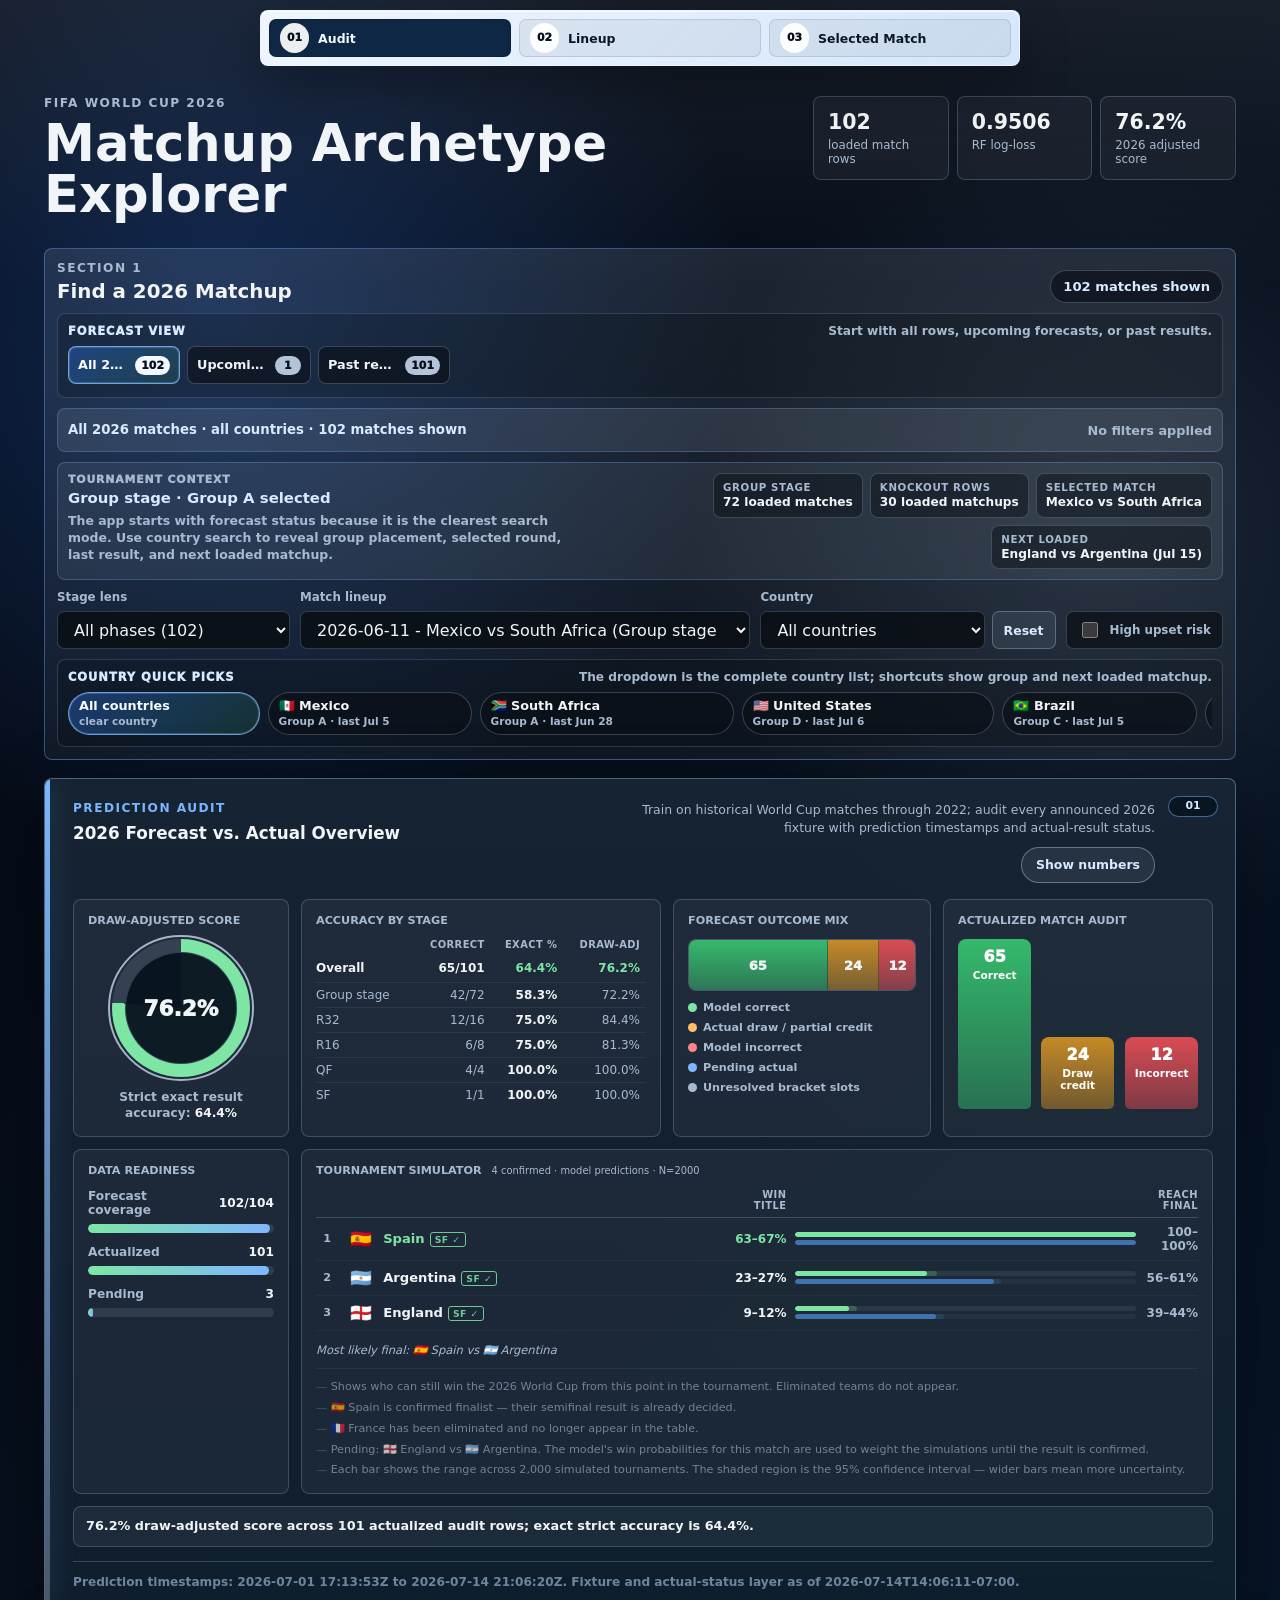
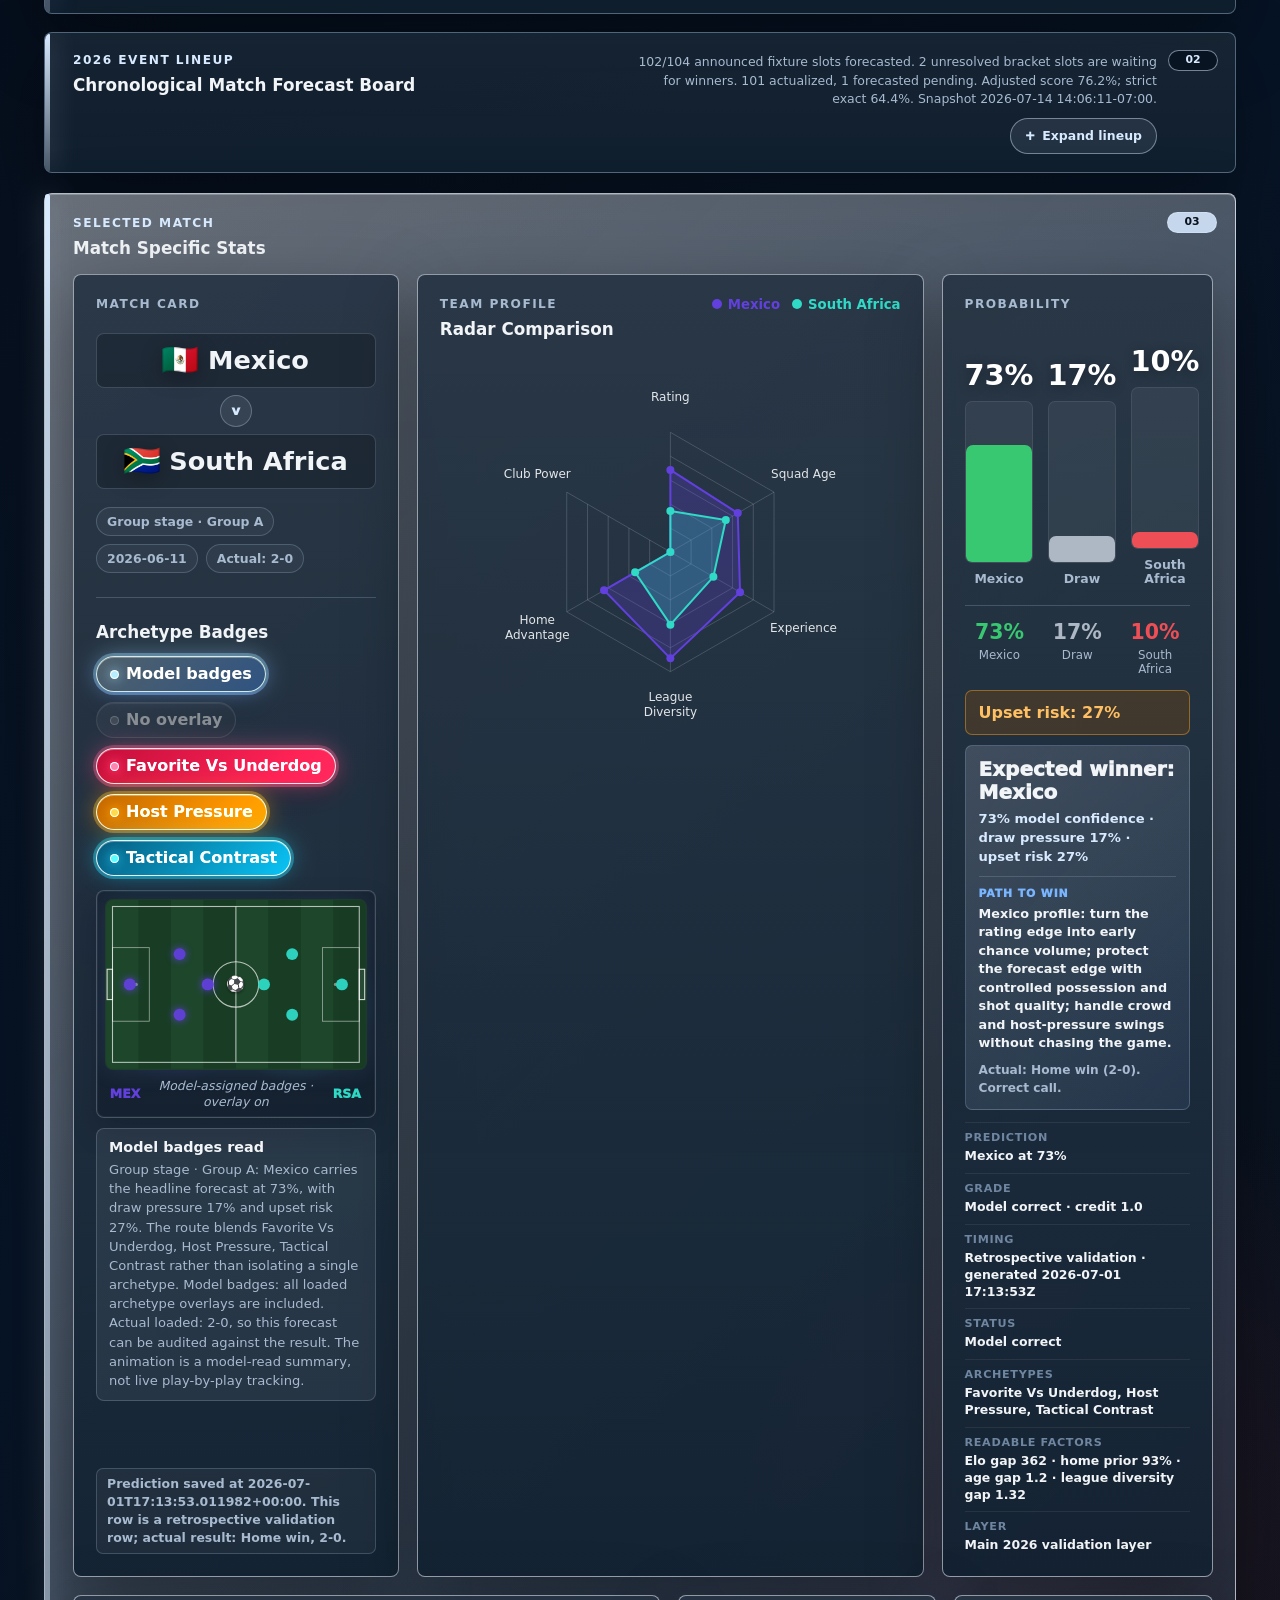
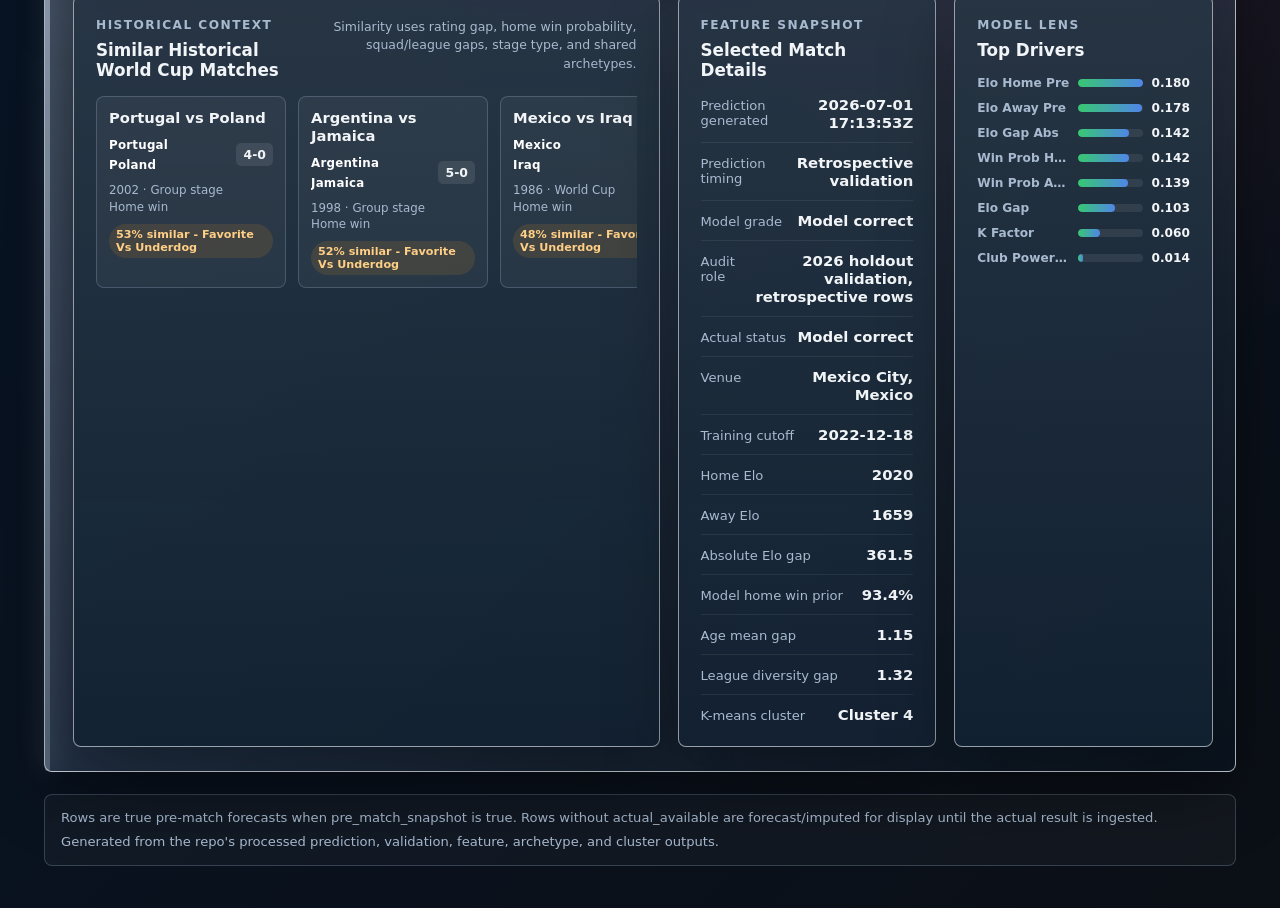
==== commit 08d60028: "fix: use canonical styles.css — avoid versioned CSS 404 risk on live CDN" ====
--- a/web/matchup-card/index.html
+++ b/web/matchup-card/index.html
@@ -8,7 +8,7 @@
       name="description"
       content="A data-backed matchup card for FIFA World Cup 2026 archetypes, probabilities, radar profiles, and similar historical matches."
     >
-    <link rel="stylesheet" href="./styles-v59-uncertainty-callout.css?v=59a">
+    <link rel="stylesheet" href="./styles.css?v=59b">
   </head>
   <body>
     <main class="app-shell">
--- a/web/matchup-card/styles.css
+++ b/web/matchup-card/styles.css
@@ -0,0 +1,3871 @@
+:root {
+  color-scheme: dark;
+  --bg: #070c13;
+  --bg-2: #0b1724;
+  --panel: rgba(14, 29, 45, 0.88);
+  --panel-strong: rgba(17, 41, 63, 0.94);
+  --line: rgba(185, 213, 247, 0.22);
+  --line-strong: rgba(185, 213, 247, 0.38);
+  --text: #f2f5f7;
+  --muted: #a8bad0;
+  --soft: #6f86a0;
+  --sport-blue: #2f7dff;
+  --sport-blue-strong: #79b6ff;
+  --ice-blue: #d8eaff;
+  --home: #4f86e8;
+  --away: #f0a33a;
+  --draw: #aeb7c4;
+  --win: #37c871;
+  --loss: #ee4f56;
+  --warn: #d79424;
+  --correct: #37c871;
+  --correct-strong: #7de6a5;
+  --incorrect: #ee4f56;
+  --incorrect-strong: #ff858b;
+  --draw-push: #d79424;
+  --draw-push-strong: #ffbf63;
+  --pending: #7fb7ff;
+  --pending-strong: #d8eaff;
+  --radius: 8px;
+  --shadow: 0 24px 70px rgba(0, 0, 0, 0.35);
+}
+
+.compact-toolbar {
+  gap: 10px;
+  padding: 12px;
+  border-color: rgba(127, 183, 255, 0.36);
+  background: linear-gradient(180deg, rgba(216, 234, 255, 0.11), rgba(255, 255, 255, 0.045));
+}
+
+.toolbar-topline {
+  display: flex;
+  align-items: end;
+  justify-content: space-between;
+  gap: 16px;
+}
+
+.toolbar-topline h2 {
+  font-size: 1.24rem;
+}
+
+.toolbar-topline .panel-kicker {
+  margin-bottom: 5px;
+}
+
+.toolbar-topline > strong {
+  flex: 0 0 auto;
+  border: 1px solid rgba(216, 234, 255, 0.22);
+  border-radius: 999px;
+  padding: 8px 12px;
+  color: var(--ice-blue);
+  background: rgba(7, 12, 19, 0.58);
+  font-size: 0.82rem;
+}
+
+.compact-filter-band,
+.compact-country-band {
+  display: grid;
+  gap: 8px;
+  min-width: 0;
+  border: 1px solid rgba(185, 213, 247, 0.18);
+  border-radius: var(--radius);
+  padding: 10px;
+  background: rgba(7, 12, 19, 0.25);
+}
+
+.compact-band-head {
+  display: flex;
+  align-items: baseline;
+  justify-content: space-between;
+  gap: 14px;
+}
+
+.compact-band-head span {
+  color: var(--ice-blue);
+  font-size: 0.72rem;
+  font-weight: 950;
+  letter-spacing: 0.08em;
+  text-transform: uppercase;
+}
+
+.compact-band-head small {
+  color: var(--muted);
+  font-size: 0.76rem;
+  font-weight: 750;
+  text-align: right;
+}
+
+.compact-view-row {
+  display: grid;
+  grid-template-columns: repeat(7, minmax(104px, 1fr));
+  gap: 7px;
+}
+
+.compact-view-row .filter-chip {
+  min-width: 0;
+  min-height: 38px;
+  border-radius: 8px;
+  padding: 7px 9px;
+}
+
+.compact-view-row .filter-chip span {
+  overflow: hidden;
+  text-overflow: ellipsis;
+  white-space: nowrap;
+}
+
+.compact-view-row .filter-chip small {
+  display: none;
+}
+
+.active-filter-strip {
+  display: grid;
+  grid-template-columns: minmax(230px, auto) 1fr;
+  align-items: center;
+  gap: 12px;
+  min-height: 44px;
+  border: 1px solid rgba(127, 183, 255, 0.25);
+  border-radius: var(--radius);
+  padding: 8px 10px;
+  background: rgba(216, 234, 255, 0.1);
+}
+
+.active-filter-strip > span {
+  color: var(--ice-blue);
+  font-size: 0.83rem;
+  font-weight: 850;
+  line-height: 1.25;
+}
+
+.active-filter-row {
+  display: flex;
+  flex-wrap: wrap;
+  justify-content: flex-end;
+  gap: 7px;
+}
+
+.active-filter-none {
+  color: var(--muted);
+  font-size: 0.8rem;
+  font-weight: 800;
+}
+
+.active-filter-pill {
+  display: inline-flex;
+  align-items: center;
+  gap: 7px;
+  min-height: 30px;
+  border: 1px solid rgba(216, 234, 255, 0.26);
+  border-radius: 999px;
+  padding: 5px 8px 5px 10px;
+  color: var(--text);
+  background: rgba(10, 16, 22, 0.62);
+  cursor: pointer;
+  font-size: 0.76rem;
+  font-weight: 850;
+}
+
+.active-filter-pill strong {
+  display: grid;
+  width: 17px;
+  height: 17px;
+  place-items: center;
+  border-radius: 999px;
+  color: #07111e;
+  background: rgba(216, 234, 255, 0.86);
+  font-size: 0.68rem;
+  line-height: 1;
+}
+
+.compact-filter-controls {
+  grid-template-columns: minmax(160px, 0.75fr) minmax(280px, 1.45fr) minmax(260px, 0.95fr) minmax(132px, auto);
+  gap: 10px;
+}
+
+.compact-filter-controls .field span,
+.compact-filter-controls .toggle span {
+  font-size: 0.74rem;
+}
+
+.compact-filter-controls select,
+.compact-filter-controls .reset-country,
+.compact-filter-controls .toggle {
+  min-height: 38px;
+}
+
+.compact-filter-controls .toggle {
+  padding: 0 11px;
+}
+
+.compact-country-band {
+  padding-bottom: 8px;
+}
+
+.compact-country-band .country-chip-row {
+  flex-wrap: nowrap;
+  overflow-x: auto;
+  overscroll-behavior-x: contain;
+  padding-bottom: 3px;
+  scrollbar-width: thin;
+}
+
+.compact-country-band .filter-chip {
+  min-height: 36px;
+  min-width: max-content;
+  padding: 6px 10px;
+}
+
+.compact-country-band .filter-chip small {
+  white-space: nowrap;
+}
+
+html {
+  scroll-behavior: smooth;
+  scroll-padding-top: 104px;
+}
+
+* {
+  box-sizing: border-box;
+}
+
+body {
+  margin: 0;
+  min-height: 100vh;
+  font-family: Inter, ui-sans-serif, system-ui, -apple-system, BlinkMacSystemFont, "Segoe UI", sans-serif;
+  color: var(--text);
+  background:
+    linear-gradient(180deg, rgba(242, 248, 255, 0.08), transparent 18rem),
+    radial-gradient(circle at 17% 8%, rgba(47, 125, 255, 0.25), transparent 33rem),
+    radial-gradient(circle at 86% 13%, rgba(216, 234, 255, 0.1), transparent 26rem),
+    radial-gradient(circle at 84% 76%, rgba(238, 79, 86, 0.1), transparent 28rem),
+    linear-gradient(135deg, #050912 0%, #071426 54%, #0b0f16 100%);
+}
+
+button,
+input,
+select {
+  font: inherit;
+}
+
+.app-shell {
+  width: min(1440px, 100%);
+  margin: 0 auto;
+  padding: 96px clamp(16px, 4vw, 44px) 42px;
+}
+
+.app-header {
+  display: flex;
+  align-items: flex-start;
+  justify-content: space-between;
+  gap: 24px;
+  margin-bottom: 28px;
+}
+
+.eyebrow,
+.panel-kicker {
+  margin: 0 0 8px;
+  color: var(--muted);
+  font-size: 0.76rem;
+  font-weight: 700;
+  letter-spacing: 0.12em;
+  text-transform: uppercase;
+}
+
+h1 {
+  margin: 0;
+  font-size: clamp(2rem, 4vw, 3.8rem);
+  line-height: 1;
+  letter-spacing: 0;
+}
+
+h2 {
+  margin: 0;
+  font-size: 1.05rem;
+  letter-spacing: 0;
+}
+
+.summary-strip {
+  display: grid;
+  grid-template-columns: repeat(3, minmax(86px, 1fr));
+  gap: 8px;
+  min-width: min(390px, 100%);
+}
+
+.summary-strip div {
+  min-height: 72px;
+  padding: 13px 14px;
+  border: 1px solid var(--line);
+  border-radius: var(--radius);
+  background: rgba(255, 255, 255, 0.045);
+}
+
+.summary-strip span {
+  display: block;
+  color: var(--text);
+  font-size: 1.28rem;
+  font-weight: 800;
+}
+
+.summary-strip small {
+  display: block;
+  margin-top: 4px;
+  color: var(--muted);
+  font-size: 0.74rem;
+}
+
+.toolbar {
+  display: grid;
+  grid-template-columns: 1fr;
+  align-items: stretch;
+  gap: 14px;
+  margin-bottom: 18px;
+  padding: 14px;
+  border: 1px solid var(--line);
+  border-radius: var(--radius);
+  background: rgba(255, 255, 255, 0.04);
+}
+
+.filter-guide {
+  display: grid;
+  gap: 10px;
+}
+
+.filter-shelf {
+  min-width: 0;
+  border: 1px solid rgba(185, 213, 247, 0.18);
+  border-radius: var(--radius);
+  padding: 11px;
+  background: linear-gradient(180deg, rgba(216, 234, 255, 0.07), rgba(255, 255, 255, 0.025));
+}
+
+.filter-shelf-head {
+  display: flex;
+  align-items: baseline;
+  justify-content: space-between;
+  gap: 12px;
+  margin-bottom: 9px;
+}
+
+.filter-shelf-head span {
+  color: var(--ice-blue);
+  font-size: 0.74rem;
+  font-weight: 900;
+  letter-spacing: 0.06em;
+  text-transform: uppercase;
+}
+
+.filter-shelf-head strong {
+  color: var(--muted);
+  font-size: 0.76rem;
+  font-weight: 800;
+  line-height: 1.35;
+  text-align: right;
+}
+
+.filter-chip-row {
+  display: flex;
+  flex-wrap: wrap;
+  gap: 8px;
+}
+
+.filter-chip {
+  display: grid;
+  grid-template-columns: minmax(0, auto) auto;
+  gap: 3px 8px;
+  align-items: center;
+  min-height: 44px;
+  min-width: max-content;
+  border: 1px solid rgba(216, 234, 255, 0.22);
+  border-radius: 999px;
+  padding: 7px 12px;
+  color: var(--text);
+  background: rgba(10, 16, 22, 0.62);
+  cursor: pointer;
+  text-align: left;
+}
+
+.filter-chip span {
+  font-size: 0.8rem;
+  font-weight: 900;
+  line-height: 1.1;
+}
+
+.filter-chip strong {
+  min-width: 1.65rem;
+  border-radius: 999px;
+  padding: 3px 6px;
+  color: #07111e;
+  background: rgba(216, 234, 255, 0.82);
+  font-size: 0.68rem;
+  font-weight: 950;
+  text-align: center;
+  white-space: nowrap;
+}
+
+.filter-chip small {
+  grid-column: 1 / -1;
+  color: var(--muted);
+  font-size: 0.66rem;
+  font-weight: 800;
+  line-height: 1.1;
+}
+
+.filter-chip:hover,
+.filter-chip:focus-visible {
+  border-color: rgba(216, 234, 255, 0.64);
+  background: rgba(216, 234, 255, 0.11);
+  outline: none;
+}
+
+.filter-chip-active {
+  border-color: rgba(127, 183, 255, 0.82);
+  color: #f8fbff;
+  background: linear-gradient(135deg, rgba(47, 125, 255, 0.34), rgba(55, 200, 113, 0.14));
+  box-shadow: inset 0 0 0 1px rgba(216, 234, 255, 0.2);
+}
+
+.filter-chip-active strong {
+  background: #f2f8ff;
+}
+
+.filter-chip-zero {
+  border-color: rgba(168, 186, 208, 0.18);
+  color: var(--muted);
+  background: rgba(168, 186, 208, 0.055);
+}
+
+.filter-chip-zero strong {
+  color: var(--muted);
+  background: rgba(168, 186, 208, 0.18);
+}
+
+.country-chip-row .filter-chip {
+  grid-template-columns: minmax(0, auto) auto;
+}
+
+.filter-controls {
+  display: grid;
+  grid-template-columns: minmax(170px, 0.75fr) minmax(280px, 1.45fr) minmax(170px, 0.85fr) auto;
+  align-items: end;
+  gap: 12px;
+}
+
+.field {
+  display: grid;
+  gap: 7px;
+  min-width: 0;
+}
+
+.field span,
+.toggle span {
+  color: var(--muted);
+  font-size: 0.78rem;
+  font-weight: 700;
+}
+
+select {
+  width: 100%;
+  min-height: 42px;
+  padding: 0 12px;
+  border: 1px solid var(--line);
+  border-radius: 7px;
+  outline: none;
+  color: var(--text);
+  background: rgba(10, 16, 22, 0.9);
+}
+
+select:disabled {
+  color: var(--soft);
+  cursor: not-allowed;
+  opacity: 0.78;
+}
+
+.country-filter-control {
+  display: grid;
+  grid-template-columns: minmax(0, 1fr) auto;
+  gap: 7px;
+}
+
+.reset-country {
+  min-height: 42px;
+  border: 1px solid rgba(216, 234, 255, 0.28);
+  border-radius: 7px;
+  padding: 0 11px;
+  color: var(--ice-blue);
+  background: rgba(216, 234, 255, 0.08);
+  cursor: pointer;
+  font-size: 0.78rem;
+  font-weight: 850;
+}
+
+.reset-country:hover,
+.reset-country:focus-visible {
+  border-color: rgba(216, 234, 255, 0.58);
+  background: rgba(216, 234, 255, 0.14);
+  outline: none;
+}
+
+select:focus {
+  border-color: rgba(96, 165, 250, 0.75);
+  box-shadow: 0 0 0 3px rgba(96, 165, 250, 0.15);
+}
+
+.toggle {
+  display: inline-flex;
+  align-items: center;
+  justify-content: center;
+  gap: 9px;
+  min-height: 42px;
+  padding: 0 14px;
+  border: 1px solid var(--line);
+  border-radius: 7px;
+  background: rgba(10, 16, 22, 0.72);
+  white-space: nowrap;
+}
+
+.toggle input {
+  width: 16px;
+  height: 16px;
+  accent-color: var(--warn);
+}
+
+.section-nav {
+  position: fixed;
+  top: 10px;
+  left: 50%;
+  z-index: 80;
+  display: grid;
+  grid-template-columns: repeat(3, minmax(110px, 1fr));
+  gap: 8px;
+  width: min(760px, calc(100% - 32px));
+  margin: 0;
+  padding: 8px;
+  border: 1px solid rgba(242, 248, 255, 0.68);
+  border-radius: var(--radius);
+  background:
+    linear-gradient(135deg, rgba(242, 248, 255, 0.94), rgba(216, 234, 255, 0.86)),
+    rgba(216, 234, 255, 0.9);
+  box-shadow: 0 18px 50px rgba(0, 0, 0, 0.32), inset 0 1px 0 rgba(255, 255, 255, 0.72);
+  transform: translateX(-50%);
+  backdrop-filter: blur(18px);
+}
+
+.section-nav-link {
+  display: flex;
+  align-items: center;
+  gap: 9px;
+  min-width: 0;
+  min-height: 38px;
+  border: 1px solid rgba(10, 23, 38, 0.12);
+  border-radius: 7px;
+  padding: 0 10px;
+  color: #0b1724;
+  background: rgba(9, 24, 41, 0.06);
+  text-decoration: none;
+}
+
+.section-nav-link:hover,
+.section-nav-link:focus-visible,
+.section-nav-active {
+  border-color: rgba(9, 24, 41, 0.36);
+  color: #f2f8ff;
+  background: #0d2744;
+  outline: none;
+}
+
+.section-nav-link span {
+  display: inline-flex;
+  align-items: center;
+  justify-content: center;
+  flex: 0 0 1.82rem;
+  height: 1.82rem;
+  border-radius: 999px;
+  color: #08111d;
+  background: rgba(255, 255, 255, 0.92);
+  font-size: 0.68rem;
+  font-weight: 950;
+}
+
+.section-nav-link strong {
+  min-width: 0;
+  overflow: hidden;
+  font-size: 0.78rem;
+  text-overflow: ellipsis;
+  white-space: nowrap;
+}
+
+.section-zone {
+  --section-accent: var(--sport-blue-strong);
+  --section-wash: rgba(47, 125, 255, 0.12);
+  position: relative;
+  isolation: isolate;
+  scroll-margin-top: 104px;
+}
+
+.panel.section-zone {
+  overflow: hidden;
+}
+
+.section-zone::before {
+  content: "";
+  position: absolute;
+  top: 0;
+  bottom: 0;
+  left: 0;
+  z-index: 0;
+  width: 5px;
+  border-radius: 999px;
+  background: linear-gradient(180deg, var(--section-accent), rgba(216, 234, 255, 0.28));
+  box-shadow: 0 0 26px color-mix(in srgb, var(--section-accent) 38%, transparent);
+}
+
+.section-zone::after {
+  content: attr(data-section);
+  position: absolute;
+  top: 17px;
+  right: 17px;
+  z-index: 1;
+  min-width: 2rem;
+  border: 1px solid color-mix(in srgb, var(--section-accent) 52%, transparent);
+  border-radius: 999px;
+  padding: 4px 8px;
+  color: var(--ice-blue);
+  background: rgba(6, 16, 28, 0.72);
+  font-size: 0.68rem;
+  font-weight: 900;
+  line-height: 1;
+  text-align: center;
+}
+
+.panel.section-zone > *,
+.match-section > * {
+  position: relative;
+  z-index: 1;
+}
+
+.section-zone > .chart-head {
+  padding-right: 58px;
+}
+
+.section-zone > .chart-head .panel-kicker {
+  color: var(--section-accent);
+}
+
+.section-audit {
+  --section-accent: #79b6ff;
+  --section-wash: rgba(47, 125, 255, 0.13);
+  border-color: rgba(121, 182, 255, 0.5);
+  background:
+    linear-gradient(90deg, rgba(47, 125, 255, 0.16), transparent 32%),
+    linear-gradient(180deg, rgba(255, 255, 255, 0.05), rgba(255, 255, 255, 0.018)),
+    var(--panel);
+}
+
+.section-lineup {
+  --section-accent: #d8eaff;
+  --section-wash: rgba(216, 234, 255, 0.1);
+  border-color: rgba(216, 234, 255, 0.44);
+  background:
+    linear-gradient(90deg, rgba(216, 234, 255, 0.13), transparent 30%),
+    linear-gradient(180deg, rgba(255, 255, 255, 0.045), rgba(255, 255, 255, 0.016)),
+    var(--panel);
+}
+
+.match-section {
+  --section-accent: #d8eaff;
+  margin-top: 20px;
+  border: 1px solid rgba(242, 248, 255, 0.7);
+  border-radius: var(--radius);
+  padding: 22px 22px 24px 28px;
+  background:
+    linear-gradient(135deg, rgba(242, 248, 255, 0.32), rgba(216, 234, 255, 0.2) 38%, rgba(127, 183, 255, 0.13) 68%, rgba(6, 18, 31, 0.66)),
+    linear-gradient(180deg, rgba(255, 255, 255, 0.13), rgba(255, 255, 255, 0.035));
+  box-shadow: 0 24px 70px rgba(0, 0, 0, 0.24), inset 0 1px 0 rgba(255, 255, 255, 0.24);
+}
+
+.match-section::after {
+  top: 18px;
+  right: 18px;
+  color: #08111d;
+  background: rgba(216, 234, 255, 0.88);
+}
+
+.match-section-head {
+  margin-bottom: 16px;
+  padding-right: 58px;
+}
+
+.match-section .panel {
+  border-color: rgba(242, 248, 255, 0.56);
+  background:
+    linear-gradient(180deg, rgba(242, 248, 255, 0.12), rgba(216, 234, 255, 0.045)),
+    rgba(9, 24, 41, 0.92);
+}
+
+.main-grid {
+  display: grid;
+  grid-template-columns: minmax(260px, 0.9fr) minmax(360px, 1.4fr) minmax(270px, 0.75fr);
+  gap: 18px;
+  align-items: stretch;
+}
+
+.audit-panel {
+  margin-bottom: 18px;
+  padding: 22px 22px 22px 28px;
+}
+
+.audit-head-actions {
+  display: grid;
+  justify-items: end;
+  gap: 10px;
+  min-width: min(460px, 100%);
+}
+
+.audit-view-toggle {
+  min-height: 36px;
+  border: 1px solid rgba(216, 234, 255, 0.36);
+  border-radius: 999px;
+  padding: 0 14px;
+  color: var(--ice-blue);
+  background: rgba(216, 234, 255, 0.08);
+  cursor: pointer;
+  font-size: 0.78rem;
+  font-weight: 900;
+}
+
+.audit-view-toggle:hover,
+.audit-view-toggle:focus-visible {
+  border-color: rgba(216, 234, 255, 0.68);
+  background: rgba(216, 234, 255, 0.15);
+  outline: none;
+}
+
+.audit-visual[hidden],
+.audit-grid[hidden] {
+  display: none;
+}
+
+.audit-visual-grid {
+  display: grid;
+  grid-template-columns: minmax(190px, 0.72fr) minmax(260px, 1.2fr) minmax(220px, 0.86fr) minmax(230px, 0.9fr);
+  gap: 12px;
+  align-items: stretch;
+}
+
+.audit-sim-card {
+  grid-column: 2 / -1;
+}
+
+.sim-status-inline {
+  font-size: 0.62rem;
+  font-weight: 400;
+  color: var(--muted);
+  margin-left: 6px;
+  text-transform: none;
+  letter-spacing: 0;
+}
+
+.audit-viz-card {
+  min-width: 0;
+  border: 1px solid var(--line);
+  border-radius: var(--radius);
+  padding: 14px;
+  background: rgba(255, 255, 255, 0.045);
+}
+
+/* Stage breakdown table */
+.audit-stage-table {
+  width: 100%;
+  border-collapse: collapse;
+  font-size: 0.75rem;
+}
+
+.audit-stage-table thead th {
+  color: var(--muted);
+  font-weight: 700;
+  text-transform: uppercase;
+  font-size: 0.62rem;
+  letter-spacing: 0.04em;
+  padding: 0 6px 6px 0;
+  text-align: right;
+}
+
+.audit-stage-table thead th:first-child {
+  text-align: left;
+}
+
+.audit-stage-table td {
+  padding: 5px 6px 5px 0;
+  text-align: right;
+  font-variant-numeric: tabular-nums;
+  border-top: 1px solid rgba(255,255,255,0.06);
+}
+
+.audit-stage-table td:first-child {
+  text-align: left;
+}
+
+.audit-stage-overall td {
+  font-weight: 800;
+  color: var(--text);
+  border-top: none;
+  padding-bottom: 7px;
+}
+
+.audit-stage-overall .audit-stage-pct,
+.audit-stage-overall .audit-stage-dadj {
+  color: var(--correct-strong);
+}
+
+.audit-stage-row td {
+  color: var(--muted);
+}
+
+.audit-stage-row .audit-stage-pct {
+  color: var(--text);
+  font-weight: 700;
+}
+
+.audit-stage-row .audit-stage-dadj {
+  color: var(--muted);
+}
+
+.audit-viz-kicker {
+  margin-bottom: 12px;
+  color: var(--muted);
+  font-size: 0.7rem;
+  font-weight: 900;
+  text-transform: uppercase;
+}
+
+.audit-gauge {
+  --score-angle: 0deg;
+  position: relative;
+  display: grid;
+  place-items: center;
+  width: min(138px, 100%);
+  aspect-ratio: 1;
+  border: 0;
+  border-radius: 50%;
+  margin: 0 auto 12px;
+  color: var(--text);
+  background: conic-gradient(var(--correct-strong) var(--score-angle), rgba(216, 234, 255, 0.12) 0deg);
+  cursor: pointer;
+  animation: audit-pop 0.5s ease-out both;
+}
+
+.audit-gauge::before {
+  content: "";
+  position: absolute;
+  inset: 13px;
+  border-radius: 50%;
+  background: rgba(8, 19, 32, 0.96);
+  box-shadow: inset 0 0 0 1px var(--line);
+}
+
+.audit-gauge span {
+  position: relative;
+  font-size: 1.35rem;
+  font-weight: 950;
+}
+
+.audit-gauge-card p {
+  margin: 0;
+  color: var(--muted);
+  font-size: 0.76rem;
+  font-weight: 800;
+  line-height: 1.35;
+  text-align: center;
+}
+
+.audit-gauge-card strong {
+  color: var(--text);
+}
+
+.audit-stacked-bar {
+  display: flex;
+  min-height: 52px;
+  overflow: hidden;
+  border: 1px solid var(--line);
+  border-radius: var(--radius);
+  background: rgba(255, 255, 255, 0.045);
+}
+
+.audit-stack-segment {
+  flex: 0 0 var(--segment-width);
+  min-width: 38px;
+  border: 0;
+  border-right: 1px solid rgba(8, 14, 24, 0.35);
+  color: var(--text);
+  cursor: pointer;
+  font-weight: 950;
+  transform-origin: left center;
+  animation: audit-grow 0.7s ease-out both;
+}
+
+.audit-stack-segment span {
+  display: block;
+  font-size: 0.82rem;
+}
+
+.audit-stack-empty {
+  display: none;
+}
+
+.audit-stack-correct,
+.audit-histogram-correct {
+  background: linear-gradient(180deg, rgba(55, 200, 113, 0.9), rgba(55, 200, 113, 0.45));
+}
+
+.audit-stack-draw,
+.audit-histogram-draw {
+  background: linear-gradient(180deg, rgba(215, 148, 36, 0.9), rgba(215, 148, 36, 0.45));
+}
+
+.audit-stack-incorrect,
+.audit-histogram-incorrect {
+  background: linear-gradient(180deg, rgba(238, 79, 86, 0.9), rgba(238, 79, 86, 0.46));
+}
+
+.audit-stack-pending {
+  background: linear-gradient(180deg, rgba(127, 183, 255, 0.85), rgba(127, 183, 255, 0.36));
+}
+
+.audit-stack-unresolved {
+  background: linear-gradient(180deg, rgba(168, 186, 208, 0.55), rgba(168, 186, 208, 0.2));
+}
+
+.audit-viz-legend {
+  display: flex;
+  flex-wrap: wrap;
+  gap: 7px 10px;
+  margin-top: 10px;
+  color: var(--muted);
+  font-size: 0.7rem;
+  font-weight: 800;
+}
+
+.audit-viz-legend span {
+  display: inline-flex;
+  align-items: center;
+  gap: 6px;
+}
+
+.audit-legend-dot {
+  display: inline-block;
+  width: 0.56rem;
+  height: 0.56rem;
+  border-radius: 50%;
+}
+
+.audit-dot-correct {
+  background: var(--correct-strong);
+}
+
+.audit-dot-draw {
+  background: var(--draw-push-strong);
+}
+
+.audit-dot-incorrect {
+  background: var(--incorrect-strong);
+}
+
+.audit-dot-pending {
+  background: var(--pending);
+}
+
+.audit-dot-unresolved {
+  background: var(--muted);
+}
+
+.audit-histogram {
+  display: grid;
+  grid-template-columns: repeat(3, 1fr);
+  align-items: end;
+  gap: 10px;
+  height: 170px;
+}
+
+.audit-histogram-bar {
+  position: relative;
+  display: grid;
+  align-content: start;
+  justify-items: center;
+  height: var(--bar-height);
+  min-height: 72px;
+  border: 0;
+  border-radius: 8px 8px 5px 5px;
+  padding: 8px 5px;
+  color: #fff;
+  cursor: pointer;
+  transform-origin: bottom center;
+  animation: audit-rise 0.7s ease-out both;
+}
+
+.audit-histogram-bar span {
+  font-size: 1rem;
+  font-weight: 950;
+}
+
+.audit-histogram-bar small {
+  margin-top: 4px;
+  font-size: 0.66rem;
+  font-weight: 900;
+  line-height: 1.1;
+  text-align: center;
+}
+
+.audit-readiness-row {
+  display: grid;
+  grid-template-columns: 1fr auto;
+  gap: 7px 10px;
+  align-items: center;
+  margin-bottom: 12px;
+  color: var(--muted);
+  font-size: 0.76rem;
+  font-weight: 850;
+}
+
+.audit-readiness-row:last-child {
+  margin-bottom: 0;
+}
+
+.audit-readiness-row strong {
+  color: var(--text);
+}
+
+.audit-readiness-row i {
+  grid-column: 1 / -1;
+  height: 9px;
+  overflow: hidden;
+  border-radius: 999px;
+  background: rgba(216, 234, 255, 0.1);
+}
+
+.audit-readiness-row b {
+  display: block;
+  width: var(--progress);
+  height: 100%;
+  border-radius: inherit;
+  background: linear-gradient(90deg, var(--correct-strong), #7fb7ff);
+  transform-origin: left center;
+  animation: audit-grow 0.75s ease-out both;
+}
+
+.audit-viz-detail {
+  margin: 12px 0 0;
+  border: 1px solid var(--line);
+  border-radius: var(--radius);
+  padding: 10px 12px;
+  color: var(--text);
+  background: rgba(216, 234, 255, 0.06);
+  font-size: 0.8rem;
+  font-weight: 800;
+  line-height: 1.45;
+}
+
+.audit-viz-active {
+  outline: 2px solid rgba(216, 234, 255, 0.72);
+  outline-offset: 2px;
+}
+
+.load-error-panel {
+  margin-bottom: 18px;
+  border-color: rgba(255, 191, 99, 0.48);
+  background: linear-gradient(180deg, rgba(215, 148, 36, 0.16), rgba(216, 234, 255, 0.05)), var(--panel);
+}
+
+.load-error-panel h2,
+.load-error-panel p {
+  margin: 0;
+}
+
+.load-error-panel p {
+  margin-top: 8px;
+  color: var(--muted);
+  font-size: 0.86rem;
+  font-weight: 750;
+  line-height: 1.45;
+}
+
+.load-error-panel code {
+  color: var(--ice-blue);
+}
+
+.panel-empty-note {
+  grid-column: 1 / -1;
+  border: 1px solid var(--line);
+  border-radius: var(--radius);
+  padding: 12px;
+  color: var(--muted);
+  background: rgba(216, 234, 255, 0.055);
+  font-size: 0.82rem;
+  font-weight: 800;
+  line-height: 1.45;
+}
+
+@keyframes audit-grow {
+  from {
+    opacity: 0.5;
+    transform: scaleX(0.2);
+  }
+
+  to {
+    opacity: 1;
+    transform: scaleX(1);
+  }
+}
+
+@keyframes audit-rise {
+  from {
+    opacity: 0.45;
+    transform: scaleY(0.55);
+  }
+
+  to {
+    opacity: 1;
+    transform: scaleY(1);
+  }
+}
+
+@keyframes audit-pop {
+  from {
+    opacity: 0.55;
+    transform: scale(0.92);
+  }
+
+  to {
+    opacity: 1;
+    transform: scale(1);
+  }
+}
+
+.audit-grid {
+  display: grid;
+  grid-template-columns: minmax(360px, 1.35fr) minmax(280px, 0.8fr);
+  gap: 18px;
+  align-items: stretch;
+}
+
+.audit-stat-grid {
+  display: grid;
+  grid-template-columns: repeat(5, minmax(120px, 1fr));
+  gap: 10px;
+}
+
+.audit-stat {
+  min-height: 104px;
+  border-top: 1px solid var(--line);
+  padding-top: 12px;
+}
+
+.audit-stat strong {
+  display: block;
+  color: var(--text);
+  font-size: clamp(1.2rem, 2.4vw, 1.72rem);
+  line-height: 1;
+}
+
+.audit-stat span {
+  display: block;
+  margin-top: 7px;
+  color: var(--muted);
+  font-size: 0.77rem;
+  font-weight: 800;
+  line-height: 1.35;
+}
+
+.audit-state-list {
+  display: grid;
+  align-content: start;
+  gap: 9px;
+}
+
+.audit-state-row {
+  display: grid;
+  grid-template-columns: 1fr auto;
+  gap: 12px;
+  align-items: start;
+  border-bottom: 1px solid rgba(255, 255, 255, 0.07);
+  padding-bottom: 9px;
+}
+
+.audit-state-row:last-child {
+  border-bottom: 0;
+  padding-bottom: 0;
+}
+
+.audit-state-row span {
+  color: var(--muted);
+  font-size: 0.78rem;
+  font-weight: 750;
+  line-height: 1.35;
+}
+
+.audit-state-row strong {
+  color: var(--text);
+  font-size: 0.9rem;
+}
+
+.audit-timestamp {
+  margin: 14px 0 0;
+  border-top: 1px solid var(--line);
+  padding-top: 12px;
+  color: var(--soft);
+  font-size: 0.76rem;
+  font-weight: 750;
+  line-height: 1.45;
+}
+
+.lineup-panel {
+  margin-bottom: 18px;
+  padding: 20px 20px 18px 28px;
+}
+
+.lineup-panel-collapsed .chart-head {
+  margin-bottom: 0;
+}
+
+/* ── Tournament Simulator ───────────────────────────────── */
+.sim-panel {
+  margin-bottom: 18px;
+  padding: 20px 20px 18px 28px;
+}
+
+.sim-body {
+  margin-top: 16px;
+}
+
+.sim-header-row {
+  display: grid;
+  grid-template-columns: 1.4rem 1.8rem 1fr 3.4rem 1fr 3.4rem;
+  align-items: center;
+  gap: 8px;
+  padding: 0 0 6px;
+  border-bottom: 1px solid var(--line);
+  font-size: 0.62rem;
+  font-weight: 700;
+  text-transform: uppercase;
+  letter-spacing: 0.05em;
+  color: var(--muted);
+}
+
+.sim-col-bars {
+  display: flex;
+  justify-content: space-between;
+  padding: 0 2px;
+}
+
+.sim-col-label {
+  text-align: right;
+}
+
+.sim-row {
+  display: grid;
+  grid-template-columns: 1.4rem 1.8rem 1fr 3.4rem 1fr 3.4rem;
+  align-items: center;
+  gap: 8px;
+  padding: 7px 0;
+  border-bottom: 1px solid rgba(255,255,255,0.04);
+  transition: background 0.15s;
+}
+
+.sim-row:hover {
+  background: rgba(255,255,255,0.03);
+  border-radius: 6px;
+}
+
+.sim-row-top .sim-team {
+  color: var(--correct-strong);
+  font-weight: 800;
+}
+
+.sim-row-top .sim-win-pct {
+  color: var(--correct-strong);
+  font-weight: 800;
+}
+
+.sim-rank {
+  color: var(--muted);
+  font-size: 0.7rem;
+  font-weight: 700;
+  text-align: center;
+  font-variant-numeric: tabular-nums;
+}
+
+.sim-flag {
+  font-size: 1.1rem;
+  text-align: center;
+}
+
+.sim-team {
+  font-size: 0.82rem;
+  font-weight: 600;
+  white-space: nowrap;
+  overflow: hidden;
+  text-overflow: ellipsis;
+}
+
+.sim-win-pct,
+.sim-final-pct {
+  font-size: 0.75rem;
+  font-weight: 700;
+  text-align: right;
+  font-variant-numeric: tabular-nums;
+  color: var(--text);
+}
+
+.sim-final-pct {
+  color: var(--muted);
+  font-weight: 600;
+}
+
+.sim-bars {
+  display: flex;
+  flex-direction: column;
+  gap: 3px;
+}
+
+.sim-bar-wrap {
+  display: block;
+  height: 5px;
+  border-radius: 3px;
+  background: rgba(255,255,255,0.07);
+  overflow: hidden;
+  position: relative;
+}
+
+.sim-bar-wrap-final {
+  opacity: 0.6;
+}
+
+.sim-bar {
+  display: block;
+  height: 100%;
+  border-radius: 3px;
+  transition: width 0.6s cubic-bezier(0.16, 1, 0.3, 1);
+  position: absolute;
+  top: 0; left: 0;
+}
+
+.sim-bar-ci {
+  background: var(--correct-strong);
+  opacity: 0.22;
+}
+
+.sim-bar-ci-final {
+  background: var(--accent, #58a6ff);
+  opacity: 0.22;
+}
+
+.sim-bar-win {
+  background: var(--correct-strong);
+}
+
+.sim-bar-final {
+  background: var(--accent, #58a6ff);
+}
+
+.sim-footer {
+  margin-top: 12px;
+  font-size: 0.72rem;
+  color: var(--muted);
+  font-style: italic;
+}
+
+.sim-note {
+  margin-top: 10px;
+  padding-top: 10px;
+  border-top: 1px solid rgba(255,255,255,0.06);
+  display: flex;
+  flex-direction: column;
+  gap: 4px;
+}
+.sim-note:empty { display: none; }
+.sim-note span {
+  font-size: 0.70rem;
+  color: rgba(160, 165, 190, 0.7);
+  line-height: 1.5;
+}
+.sim-note span::before {
+  content: "— ";
+  opacity: 0.5;
+}
+
+.sim-empty {
+  color: var(--muted);
+  font-size: 0.82rem;
+  padding: 12px 0;
+}
+
+.sim-confirmed-badge {
+  display: inline-block;
+  font-size: 0.58rem;
+  font-weight: 700;
+  text-transform: uppercase;
+  letter-spacing: 0.05em;
+  color: var(--correct-strong);
+  border: 1px solid var(--correct-strong);
+  border-radius: 3px;
+  padding: 1px 4px;
+  margin-left: 5px;
+  vertical-align: middle;
+  opacity: 0.85;
+}
+
+.lineup-head-actions {
+  display: grid;
+  justify-items: end;
+  gap: 10px;
+  min-width: min(460px, 100%);
+}
+
+.lineup-toggle {
+  min-height: 36px;
+  border: 1px solid rgba(216, 234, 255, 0.45);
+  border-radius: 999px;
+  padding: 0 14px;
+  color: var(--ice-blue);
+  background: rgba(216, 234, 255, 0.09);
+  cursor: pointer;
+  font-size: 0.78rem;
+  font-weight: 900;
+}
+
+.lineup-toggle::before {
+  content: "+";
+  display: inline-block;
+  margin-right: 7px;
+  font-weight: 950;
+}
+
+.lineup-toggle[aria-expanded="true"]::before {
+  content: "-";
+}
+
+.lineup-toggle:hover,
+.lineup-toggle:focus-visible {
+  border-color: rgba(216, 234, 255, 0.75);
+  background: rgba(216, 234, 255, 0.16);
+  outline: none;
+}
+
+.lineup-body {
+  display: block;
+}
+
+.lineup-body[hidden] {
+  display: none;
+}
+
+.lineup-legend {
+  display: flex;
+  flex-wrap: wrap;
+  gap: 10px 13px;
+  margin-bottom: 10px;
+  color: var(--muted);
+  font-size: 0.74rem;
+  font-weight: 800;
+}
+
+.lineup-legend span {
+  display: inline-flex;
+  align-items: center;
+  gap: 7px;
+}
+
+.dot-correct {
+  background: var(--correct-strong);
+}
+
+.dot-incorrect {
+  background: var(--incorrect-strong);
+}
+
+.dot-draw-push {
+  background: var(--draw-push-strong);
+}
+
+.dot-pending {
+  background: var(--pending-strong);
+}
+
+.lineup-breakdown {
+  display: grid;
+  grid-template-columns: repeat(6, minmax(120px, 1fr));
+  gap: 8px;
+  margin-bottom: 12px;
+}
+
+.lineup-breakdown-card {
+  min-height: 72px;
+  border: 1px solid var(--line);
+  border-radius: var(--radius);
+  padding: 10px;
+  color: var(--text);
+  text-align: left;
+  background: rgba(255, 255, 255, 0.045);
+}
+
+.lineup-breakdown-card strong {
+  display: block;
+  font-size: 1.32rem;
+  line-height: 1;
+}
+
+.lineup-breakdown-card span {
+  display: block;
+  margin-top: 6px;
+  color: var(--muted);
+  font-size: 0.72rem;
+  font-weight: 800;
+  line-height: 1.35;
+}
+
+.breakdown-correct {
+  border-color: rgba(125, 230, 165, 0.5);
+  background: rgba(55, 200, 113, 0.12);
+}
+
+.breakdown-incorrect {
+  border-color: rgba(255, 133, 139, 0.5);
+  background: rgba(238, 79, 86, 0.12);
+}
+
+.breakdown-draw-push {
+  border-color: rgba(255, 191, 99, 0.5);
+  background: rgba(215, 148, 36, 0.12);
+}
+
+.breakdown-pending {
+  border-color: rgba(216, 234, 255, 0.52);
+  background: linear-gradient(180deg, rgba(127, 183, 255, 0.16), rgba(216, 234, 255, 0.065));
+}
+
+.breakdown-unresolved {
+  border-color: rgba(168, 186, 208, 0.32);
+  background: rgba(168, 186, 208, 0.06);
+}
+
+.breakdown-accuracy {
+  border-color: rgba(215, 148, 36, 0.42);
+  background: rgba(215, 148, 36, 0.08);
+}
+
+.timeline-list {
+  display: grid;
+  gap: 12px;
+  max-height: clamp(300px, 46vh, 500px);
+  overflow: auto;
+  padding-right: 5px;
+  scrollbar-color: rgba(216, 234, 255, 0.34) rgba(255, 255, 255, 0.055);
+  scrollbar-width: thin;
+}
+
+.timeline-day {
+  display: grid;
+  gap: 8px;
+}
+
+.timeline-day-head {
+  position: sticky;
+  top: 0;
+  z-index: 2;
+  display: flex;
+  flex-wrap: wrap;
+  justify-content: space-between;
+  gap: 8px;
+  border: 1px solid var(--line);
+  border-radius: var(--radius);
+  padding: 7px 9px;
+  background: rgba(10, 14, 18, 0.96);
+}
+
+.timeline-day-head strong {
+  color: var(--text);
+  font-size: 0.82rem;
+}
+
+.timeline-day-head span {
+  color: var(--muted);
+  font-size: 0.72rem;
+  font-weight: 800;
+}
+
+.timeline-day-grid {
+  display: grid;
+  grid-template-columns: repeat(3, minmax(210px, 1fr));
+  gap: 8px;
+}
+
+.timeline-card {
+  display: grid;
+  gap: 6px;
+  min-height: 142px;
+  border: 1px solid var(--line);
+  border-radius: var(--radius);
+  padding: 10px;
+  color: var(--text);
+  text-align: left;
+  background: rgba(255, 255, 255, 0.045);
+  cursor: pointer;
+}
+
+.timeline-card:hover,
+.timeline-card:focus-visible {
+  border-color: rgba(255, 255, 255, 0.58);
+  outline: none;
+}
+
+.timeline-card-correct {
+  border-color: rgba(125, 230, 165, 0.46);
+  background: linear-gradient(180deg, rgba(55, 200, 113, 0.2), rgba(55, 200, 113, 0.065));
+}
+
+.timeline-card-incorrect {
+  border-color: rgba(255, 133, 139, 0.5);
+  background: linear-gradient(180deg, rgba(238, 79, 86, 0.2), rgba(238, 79, 86, 0.065));
+}
+
+.timeline-card-draw-push {
+  border-color: rgba(255, 191, 99, 0.5);
+  background: linear-gradient(180deg, rgba(215, 148, 36, 0.18), rgba(215, 148, 36, 0.06));
+}
+
+.timeline-card-pending {
+  border-color: rgba(216, 234, 255, 0.5);
+  background: linear-gradient(180deg, rgba(127, 183, 255, 0.17), rgba(216, 234, 255, 0.055));
+}
+
+.timeline-card-selected {
+  border-color: rgba(216, 234, 255, 0.9);
+  box-shadow: inset 0 0 0 1px rgba(216, 234, 255, 0.34), 0 18px 38px rgba(0, 0, 0, 0.22);
+}
+
+.timeline-card-top {
+  display: flex;
+  justify-content: space-between;
+  gap: 8px;
+  color: var(--muted);
+  font-size: 0.68rem;
+  font-weight: 850;
+}
+
+.timeline-card-top b {
+  color: var(--text);
+  font-size: 0.68rem;
+}
+
+.timeline-card strong {
+  display: block;
+  color: var(--text);
+  font-size: 0.86rem;
+  line-height: 1.22;
+}
+
+.timeline-stage,
+.timeline-forecast,
+.timeline-result,
+.timeline-tags {
+  display: block;
+  overflow: hidden;
+  font-size: 0.7rem;
+  line-height: 1.26;
+  text-overflow: ellipsis;
+  white-space: nowrap;
+}
+
+.timeline-stage,
+.timeline-result,
+.timeline-tags {
+  color: var(--soft);
+}
+
+.timeline-forecast {
+  color: var(--text);
+  font-weight: 800;
+}
+
+.lineup-empty {
+  border: 1px solid var(--line);
+  border-radius: var(--radius);
+  padding: 16px;
+  color: var(--muted);
+  background: rgba(255, 255, 255, 0.04);
+}
+
+.lineup-empty[hidden] {
+  display: none;
+}
+
+.detail-grid {
+  display: grid;
+  grid-template-columns: minmax(360px, 1.7fr) minmax(250px, 0.75fr) minmax(250px, 0.75fr);
+  gap: 18px;
+  margin-top: 18px;
+}
+
+.panel {
+  min-width: 0;
+  border: 1px solid var(--line-strong);
+  border-radius: var(--radius);
+  background:
+    linear-gradient(180deg, rgba(255, 255, 255, 0.04), rgba(255, 255, 255, 0.015)),
+    var(--panel);
+  box-shadow: var(--shadow);
+}
+
+.match-panel,
+.probability-panel,
+.radar-panel,
+.detail-grid .panel {
+  padding: 22px;
+}
+
+.match-panel {
+  display: flex;
+  flex-direction: column;
+  min-height: 474px;
+}
+
+.team-line {
+  display: grid;
+  grid-template-columns: minmax(0, 1fr) auto minmax(0, 1fr);
+  align-items: center;
+  gap: 13px;
+  margin-top: 14px;
+}
+
+.team-lockup {
+  display: flex;
+  align-items: center;
+  gap: 11px;
+  min-width: 0;
+}
+
+.team-lockup-away {
+  justify-content: flex-end;
+}
+
+.team-lockup strong {
+  font-size: var(--team-name-size, clamp(1.25rem, 2vw, 1.85rem));
+  line-height: 1.05;
+  overflow-wrap: normal;
+  text-wrap: balance;
+}
+
+.team-mark {
+  display: inline-flex;
+  align-items: center;
+  justify-content: center;
+  flex: 0 0 2.2rem;
+  width: 2.2rem;
+  height: 2.2rem;
+  border: 0;
+  border-radius: 0;
+  color: var(--text);
+  background: transparent;
+  filter: drop-shadow(0 5px 10px rgba(0, 0, 0, 0.28));
+  font-size: 1.9rem;
+  line-height: 1;
+}
+
+.mark-home {
+  background: transparent;
+}
+
+.mark-away {
+  background: transparent;
+}
+
+.team-mark-fallback {
+  width: 2.05rem;
+  height: 2.05rem;
+  border: 1px solid var(--line);
+  border-radius: 999px;
+  background: rgba(255, 255, 255, 0.07);
+  color: var(--muted);
+  font-size: 0.72rem;
+  font-weight: 900;
+  letter-spacing: 0.02em;
+  filter: none;
+}
+
+.versus {
+  color: var(--soft);
+  font-size: 0.78rem;
+  font-weight: 800;
+  text-transform: uppercase;
+}
+
+.match-meta {
+  display: flex;
+  flex-wrap: wrap;
+  gap: 8px;
+  margin-top: 18px;
+}
+
+.match-meta span,
+.status-note {
+  border: 1px solid var(--line);
+  border-radius: 999px;
+  padding: 6px 10px;
+  color: var(--muted);
+  background: rgba(255, 255, 255, 0.045);
+  font-size: 0.78rem;
+  font-weight: 700;
+}
+
+.divider {
+  height: 1px;
+  margin: 24px 0;
+  background: var(--line);
+}
+
+.badge-list {
+  display: flex;
+  flex-wrap: wrap;
+  gap: 10px;
+  margin-top: 14px;
+}
+
+.badge {
+  border: 1px solid rgba(255, 255, 255, 0.2);
+  border-radius: 999px;
+  padding: 9px 13px;
+  color: white;
+  font-size: clamp(0.82rem, 1.5vw, 1rem);
+  font-weight: 800;
+  box-shadow: inset 0 1px 0 rgba(255, 255, 255, 0.15);
+}
+
+.archetype-badge-button {
+  appearance: none;
+  position: relative;
+  display: inline-flex;
+  align-items: center;
+  gap: 7px;
+  font-family: inherit;
+  line-height: 1;
+  cursor: pointer;
+  opacity: 0.66;
+  filter: saturate(0.58) brightness(0.78);
+  transition: border-color 160ms ease, box-shadow 160ms ease, filter 160ms ease, opacity 160ms ease, transform 160ms ease;
+}
+
+.archetype-badge-button::before {
+  content: "";
+  width: 7px;
+  height: 7px;
+  border: 1px solid rgba(255, 255, 255, 0.5);
+  border-radius: 999px;
+  background: rgba(255, 255, 255, 0.2);
+  box-shadow: none;
+}
+
+.archetype-badge-button:hover {
+  opacity: 0.92;
+  filter: saturate(1.02) brightness(1.02);
+  transform: translateY(-1px);
+}
+
+.archetype-badge-button:focus-visible {
+  outline: 3px solid rgba(216, 234, 255, 0.72);
+  outline-offset: 3px;
+}
+
+.archetype-badge-button[aria-pressed="true"] {
+  border-color: rgba(255, 255, 255, 0.78);
+  opacity: 1;
+  filter: saturate(1.35) brightness(1.12);
+  box-shadow:
+    inset 0 1px 0 rgba(255, 255, 255, 0.28),
+    0 0 0 3px color-mix(in srgb, var(--badge-glow, #d8eaff) 34%, transparent),
+    0 0 24px color-mix(in srgb, var(--badge-glow, #d8eaff) 42%, transparent),
+    0 12px 24px rgba(4, 10, 18, 0.26);
+}
+
+.archetype-badge-button[aria-pressed="true"]::before {
+  border-color: rgba(255, 255, 255, 0.92);
+  background: color-mix(in srgb, var(--badge-glow, #d8eaff) 82%, white);
+  box-shadow: 0 0 12px color-mix(in srgb, var(--badge-glow, #d8eaff) 80%, transparent);
+}
+
+.archetype-default-button {
+  --badge-glow: #9cc9ff;
+  color: var(--text);
+  background: linear-gradient(135deg, rgba(216, 234, 255, 0.22), rgba(79, 131, 211, 0.34));
+}
+
+.archetype-default-button[aria-pressed="true"] {
+  border-color: rgba(216, 234, 255, 0.86);
+}
+
+.archetype-none-button {
+  --badge-glow: #d9e4f2;
+  color: var(--text);
+  background: linear-gradient(135deg, rgba(124, 143, 166, 0.22), rgba(58, 73, 94, 0.34));
+}
+
+.archetype-none-button[aria-pressed="true"] {
+  border-color: rgba(235, 244, 255, 0.86);
+}
+
+.badge-heavyweight_clash {
+  --badge-glow: #5f8dff;
+  background: linear-gradient(135deg, #244d9b, #376bd7);
+}
+
+.badge-favorite_vs_underdog {
+  --badge-glow: #ff6488;
+  background: linear-gradient(135deg, #8f1734, #cb3154);
+}
+
+.badge-host_pressure {
+  --badge-glow: #ffb846;
+  background: linear-gradient(135deg, #9b5f0b, #e09a23);
+}
+
+.badge-generational_transition {
+  --badge-glow: #4ee0b3;
+  background: linear-gradient(135deg, #276c5e, #39b38e);
+}
+
+.badge-club_power_mismatch {
+  --badge-glow: #a984ff;
+  background: linear-gradient(135deg, #4d3a86, #8d67d8);
+}
+
+.badge-tactical_contrast {
+  --badge-glow: #4ed4ee;
+  background: linear-gradient(135deg, #174f66, #2ba7c8);
+}
+
+.badge-knockout_volatility {
+  --badge-glow: #ff8a3d;
+  background: linear-gradient(135deg, #a04610, #ef6b23);
+}
+
+.badge-upset_realized {
+  --badge-glow: #ff6972;
+  background: linear-gradient(135deg, #8f2631, #ef4f58);
+}
+
+.status-note {
+  margin-top: auto;
+  border-radius: 7px;
+  line-height: 1.45;
+}
+
+.chart-head {
+  display: flex;
+  align-items: flex-start;
+  justify-content: space-between;
+  gap: 16px;
+  margin-bottom: 16px;
+}
+
+.legend {
+  display: flex;
+  flex-wrap: wrap;
+  justify-content: flex-end;
+  gap: 12px;
+  color: var(--muted);
+  font-size: 0.83rem;
+}
+
+.legend span {
+  display: inline-flex;
+  align-items: center;
+  gap: 6px;
+}
+
+.legend-dot {
+  width: 10px;
+  height: 10px;
+  border-radius: 999px;
+}
+
+.dot-home {
+  background: var(--home);
+}
+
+.dot-away {
+  background: var(--away);
+}
+
+#radar-canvas {
+  display: block;
+  width: 100%;
+  height: 374px;
+}
+
+.probability-panel {
+  display: flex;
+  flex-direction: column;
+  min-height: 474px;
+}
+
+.prob-bars {
+  display: grid;
+  grid-template-columns: repeat(3, minmax(68px, 1fr));
+  align-items: end;
+  gap: 15px;
+  min-height: 248px;
+  margin-top: 20px;
+}
+
+.prob-bar-cell {
+  display: grid;
+  align-content: end;
+  gap: 9px;
+  min-width: 0;
+  height: 248px;
+}
+
+.prob-value {
+  color: white;
+  font-size: clamp(1.25rem, 3vw, 1.8rem);
+  font-weight: 900;
+  text-align: center;
+  text-shadow: 0 2px 12px rgba(0, 0, 0, 0.3);
+}
+
+.prob-track {
+  position: relative;
+  height: 162px;
+  overflow: hidden;
+  border: 1px solid rgba(255, 255, 255, 0.08);
+  border-radius: 7px;
+  background: rgba(255, 255, 255, 0.06);
+}
+
+.prob-fill {
+  position: absolute;
+  right: 0;
+  bottom: 0;
+  left: 0;
+  min-height: 6px;
+  border-radius: 7px 7px 0 0;
+}
+
+.prob-label {
+  color: var(--muted);
+  font-size: 0.78rem;
+  font-weight: 800;
+  text-align: center;
+  line-height: 1.15;
+  overflow-wrap: anywhere;
+}
+
+.prob-table {
+  display: grid;
+  grid-template-columns: repeat(3, 1fr);
+  gap: 8px;
+  margin: 18px 0 14px;
+  padding-top: 14px;
+  border-top: 1px solid var(--line);
+}
+
+.prob-table div {
+  text-align: center;
+}
+
+.prob-table strong {
+  display: block;
+  font-size: 1.28rem;
+}
+
+.prob-table small {
+  display: block;
+  margin-top: 4px;
+  color: var(--muted);
+  font-size: 0.74rem;
+}
+
+.upset-pill,
+.prediction-call {
+  border-radius: 7px;
+  padding: 12px 13px;
+  font-weight: 800;
+}
+
+.upset-pill {
+  border: 1px solid rgba(236, 158, 43, 0.48);
+  color: #ffbf63;
+  background: rgba(124, 74, 12, 0.35);
+}
+
+.prediction-call {
+  margin-top: 10px;
+  border: 1px solid var(--line);
+  color: var(--muted);
+  background:
+    linear-gradient(135deg, rgba(216, 234, 255, 0.12), rgba(47, 125, 255, 0.055)),
+    rgba(255, 255, 255, 0.045);
+  line-height: 1.45;
+}
+
+/* ── Uncertainty callout ─────────────────────────────────── */
+.uncertainty-callout {
+  margin-top: 10px;
+  border-radius: 7px;
+  border: 1px solid rgba(236, 158, 43, 0.3);
+  border-left: 3px solid #e6a020;
+  background: rgba(124, 74, 12, 0.15);
+  padding: 11px 13px;
+  display: flex;
+  flex-direction: column;
+  gap: 6px;
+}
+.uncertainty-callout[hidden] { display: none !important; }
+.unc-label {
+  font-size: 0.65rem;
+  font-weight: 700;
+  letter-spacing: 0.08em;
+  color: #e6a020;
+  text-transform: uppercase;
+}
+.unc-title {
+  font-size: 0.82rem;
+  font-weight: 700;
+  color: var(--fg);
+  line-height: 1.35;
+}
+.unc-body {
+  font-size: 0.78rem;
+  color: var(--muted);
+  line-height: 1.5;
+  display: flex;
+  flex-direction: column;
+  gap: 5px;
+}
+.unc-body p { margin: 0; }
+.unc-body strong { color: var(--fg); font-weight: 600; }
+.unc-meta {
+  font-size: 0.68rem;
+  color: rgba(160, 160, 180, 0.65);
+  font-style: italic;
+  border-top: 1px solid rgba(255,255,255,0.07);
+  padding-top: 6px;
+  margin-top: 2px;
+  line-height: 1.4;
+}
+
+.prediction-winner {
+  color: var(--text);
+  font-size: clamp(1rem, 2vw, 1.25rem);
+  font-weight: 950;
+  line-height: 1.15;
+}
+
+.prediction-confidence {
+  margin-top: 5px;
+  color: var(--ice-blue);
+  font-size: 0.82rem;
+  font-weight: 850;
+}
+
+.prediction-path {
+  margin-top: 10px;
+  border-top: 1px solid rgba(216, 234, 255, 0.16);
+  padding-top: 9px;
+  color: var(--text);
+  font-size: 0.8rem;
+  font-weight: 750;
+}
+
+.prediction-path span {
+  display: block;
+  margin-bottom: 3px;
+  color: var(--sport-blue-strong);
+  font-size: 0.68rem;
+  font-weight: 950;
+  letter-spacing: 0.08em;
+  text-transform: uppercase;
+}
+
+.prediction-audit-line {
+  margin-top: 9px;
+  color: var(--muted);
+  font-size: 0.76rem;
+  font-weight: 750;
+}
+
+.reasoning-list {
+  display: grid;
+  gap: 8px;
+  margin-top: 12px;
+}
+
+.reasoning-row {
+  display: grid;
+  gap: 4px;
+  border-top: 1px solid rgba(255, 255, 255, 0.07);
+  padding-top: 8px;
+}
+
+.reasoning-row span {
+  color: var(--soft);
+  font-size: 0.7rem;
+  font-weight: 850;
+  letter-spacing: 0.06em;
+  text-transform: uppercase;
+}
+
+.reasoning-row strong {
+  color: var(--text);
+  font-size: 0.78rem;
+  line-height: 1.35;
+}
+
+.wide-panel {
+  min-height: 272px;
+}
+
+.fine-print {
+  max-width: 520px;
+  margin: 0;
+  color: var(--muted);
+  font-size: 0.78rem;
+  line-height: 1.45;
+  text-align: right;
+}
+
+.similar-grid {
+  display: grid;
+  grid-auto-flow: column;
+  grid-auto-columns: minmax(190px, 220px);
+  gap: 12px;
+  overflow-x: auto;
+  overscroll-behavior-x: contain;
+  padding-bottom: 10px;
+  scroll-snap-type: x proximity;
+  scrollbar-color: rgba(242, 245, 247, 0.34) rgba(255, 255, 255, 0.055);
+  scrollbar-width: thin;
+}
+
+.similar-grid::-webkit-scrollbar {
+  height: 8px;
+}
+
+.similar-grid::-webkit-scrollbar-track {
+  border-radius: 999px;
+  background: rgba(255, 255, 255, 0.055);
+}
+
+.similar-grid::-webkit-scrollbar-thumb {
+  border-radius: 999px;
+  background: rgba(242, 245, 247, 0.34);
+}
+
+.similar-card {
+  min-width: 0;
+  min-height: 136px;
+  padding: 12px;
+  border: 1px solid var(--line);
+  border-radius: var(--radius);
+  background: rgba(255, 255, 255, 0.045);
+  scroll-snap-align: start;
+}
+
+.similar-card h3 {
+  margin: 0 0 11px;
+  color: var(--text);
+  font-size: 0.92rem;
+  line-height: 1.2;
+}
+
+.mini-score {
+  display: grid;
+  grid-template-columns: minmax(0, 1fr) auto;
+  gap: 6px 10px;
+  color: var(--muted);
+  font-size: 0.78rem;
+  font-weight: 800;
+}
+
+.mini-team {
+  display: block;
+  min-width: 0;
+  border-radius: 0;
+  background: transparent;
+  color: white;
+  font-size: 0.74rem;
+  letter-spacing: 0.02em;
+  overflow: hidden;
+  text-overflow: ellipsis;
+  white-space: nowrap;
+}
+
+.mini-result {
+  grid-row: span 2;
+  align-self: center;
+  border-radius: 5px;
+  padding: 4px 7px;
+  background: rgba(255, 255, 255, 0.09);
+  color: var(--text);
+}
+
+.similar-meta {
+  margin-top: 10px;
+  color: var(--muted);
+  font-size: 0.74rem;
+  line-height: 1.42;
+}
+
+.similar-chip {
+  display: inline-block;
+  margin-top: 8px;
+  border-radius: 999px;
+  padding: 4px 7px;
+  color: #ffcf86;
+  background: rgba(215, 148, 36, 0.14);
+  font-size: 0.7rem;
+  font-weight: 800;
+}
+
+.metric-list,
+.importance-list {
+  display: grid;
+  gap: 11px;
+  margin-top: 16px;
+}
+
+.metric-row {
+  display: grid;
+  grid-template-columns: 1fr auto;
+  gap: 10px;
+  align-items: baseline;
+  border-bottom: 1px solid rgba(255, 255, 255, 0.07);
+  padding-bottom: 10px;
+}
+
+.metric-row:last-child {
+  border-bottom: 0;
+  padding-bottom: 0;
+}
+
+.metric-row span {
+  color: var(--muted);
+  font-size: 0.82rem;
+}
+
+.metric-row strong {
+  color: var(--text);
+  font-size: 0.93rem;
+  text-align: right;
+}
+
+.importance-row {
+  display: grid;
+  grid-template-columns: minmax(92px, 1fr) 1.8fr auto;
+  gap: 9px;
+  align-items: center;
+}
+
+.importance-row span {
+  overflow: hidden;
+  color: var(--muted);
+  font-size: 0.76rem;
+  font-weight: 750;
+  text-overflow: ellipsis;
+  white-space: nowrap;
+}
+
+.importance-track {
+  height: 8px;
+  overflow: hidden;
+  border-radius: 999px;
+  background: rgba(255, 255, 255, 0.08);
+}
+
+.importance-fill {
+  height: 100%;
+  border-radius: inherit;
+  background: linear-gradient(90deg, #37c871, #4f86e8);
+}
+
+.importance-row strong {
+  color: var(--text);
+  font-size: 0.76rem;
+}
+
+.app-footer {
+  margin-top: 22px;
+  border: 1px solid var(--line);
+  border-radius: var(--radius);
+  padding: 13px 16px;
+  color: var(--muted);
+  background: rgba(255, 255, 255, 0.035);
+  font-size: 0.82rem;
+  line-height: 1.5;
+}
+
+.app-footer p {
+  margin: 0;
+}
+
+.app-footer p + p {
+  margin-top: 4px;
+}
+
+@media (max-width: 1120px) {
+  .app-header {
+    display: grid;
+  }
+
+  .filter-controls,
+  .audit-grid,
+  .main-grid,
+  .detail-grid {
+    grid-template-columns: 1fr 1fr;
+  }
+
+  .audit-visual-grid {
+    grid-template-columns: 1fr 1fr;
+  }
+
+  /* simulator spans full width at tablet */
+  .audit-sim-card {
+    grid-column: 1 / -1;
+  }
+
+  .audit-stat-grid,
+  .lineup-breakdown,
+  .timeline-day-grid {
+    grid-template-columns: repeat(2, minmax(150px, 1fr));
+  }
+
+  .field-wide,
+  .lineup-panel,
+  .wide-panel {
+    grid-column: 1 / -1;
+  }
+
+  .probability-panel {
+    grid-column: 2;
+    grid-row: 1;
+  }
+
+  .radar-panel {
+    grid-column: 1 / -1;
+    grid-row: 2;
+  }
+
+  .similar-grid {
+    grid-auto-columns: minmax(185px, 215px);
+  }
+}
+
+@media (max-width: 720px) {
+  .app-shell {
+    padding-top: 86px;
+  }
+
+  .summary-strip,
+  .filter-controls,
+  .audit-grid,
+  .audit-visual-grid,
+  .lineup-breakdown,
+  .main-grid,
+  .detail-grid {
+    grid-template-columns: 1fr;
+  }
+
+  /* simulator full width + compact rows on mobile */
+  .audit-sim-card {
+    grid-column: 1 / -1;
+  }
+
+  .sim-header-row,
+  .sim-row {
+    grid-template-columns: 1.2rem 1.6rem 1fr 3rem 1fr 3rem;
+    gap: 5px;
+  }
+
+  .sim-team {
+    font-size: 0.76rem;
+  }
+
+  .sim-win-pct,
+  .sim-final-pct {
+    font-size: 0.68rem;
+  }
+
+  .sim-bar-wrap {
+    height: 4px;
+  }
+
+  .sim-footer {
+    font-size: 0.68rem;
+  }
+
+  .audit-head-actions {
+    justify-items: start;
+  }
+
+  .filter-shelf-head {
+    display: grid;
+  }
+
+  .filter-shelf-head strong {
+    text-align: left;
+  }
+
+  .section-nav {
+    top: 8px;
+    grid-template-columns: repeat(3, minmax(0, 1fr));
+    gap: 6px;
+    width: calc(100% - 20px);
+    padding: 6px;
+  }
+
+  .section-nav-link {
+    justify-content: center;
+    gap: 6px;
+    min-height: 34px;
+    padding: 0 7px;
+  }
+
+  .section-nav-link span {
+    flex-basis: 1.52rem;
+    height: 1.52rem;
+    font-size: 0.62rem;
+  }
+
+  .section-nav-link strong {
+    font-size: 0.7rem;
+  }
+
+  .audit-stat-grid,
+  .timeline-day-grid {
+    grid-template-columns: 1fr;
+  }
+
+  .lineup-breakdown {
+    grid-auto-flow: column;
+    grid-auto-columns: minmax(118px, 150px);
+    grid-template-columns: none;
+    overflow-x: auto;
+    overscroll-behavior-x: contain;
+    padding-bottom: 8px;
+    scrollbar-color: rgba(216, 234, 255, 0.34) rgba(255, 255, 255, 0.055);
+    scrollbar-width: thin;
+  }
+
+  .lineup-breakdown-card {
+    min-height: 76px;
+  }
+
+  .probability-panel,
+  .radar-panel {
+    grid-column: auto;
+    grid-row: auto;
+  }
+
+  .team-line {
+    grid-template-columns: 1fr;
+    justify-items: stretch;
+  }
+
+  .match-section {
+    padding: 18px 15px 20px 20px;
+  }
+
+  .team-lockup,
+  .team-lockup-away {
+    justify-content: space-between;
+  }
+
+  .timeline-list {
+    max-height: min(360px, 50vh);
+  }
+
+  .timeline-card {
+    min-height: 128px;
+  }
+
+  .versus {
+    justify-self: center;
+  }
+
+  .match-panel,
+  .probability-panel {
+    min-height: auto;
+  }
+
+  #radar-canvas {
+    height: 330px;
+  }
+
+  .similar-grid {
+    grid-auto-columns: minmax(210px, 78vw);
+  }
+
+  .chart-head {
+    display: grid;
+  }
+
+  .fine-print,
+  .legend {
+    text-align: left;
+    justify-content: flex-start;
+  }
+}
+
+.compact-toolbar {
+  gap: 10px;
+  padding: 12px;
+  border-color: rgba(127, 183, 255, 0.36);
+  background: linear-gradient(180deg, rgba(216, 234, 255, 0.11), rgba(255, 255, 255, 0.045));
+}
+
+.toolbar-topline {
+  display: flex;
+  align-items: end;
+  justify-content: space-between;
+  gap: 16px;
+}
+
+.toolbar-topline h2 {
+  font-size: 1.24rem;
+}
+
+.toolbar-topline .panel-kicker {
+  margin-bottom: 5px;
+}
+
+.toolbar-topline > strong {
+  flex: 0 0 auto;
+  border: 1px solid rgba(216, 234, 255, 0.22);
+  border-radius: 999px;
+  padding: 8px 12px;
+  color: var(--ice-blue);
+  background: rgba(7, 12, 19, 0.58);
+  font-size: 0.82rem;
+}
+
+.compact-filter-band,
+.compact-country-band {
+  display: grid;
+  gap: 8px;
+  min-width: 0;
+  border: 1px solid rgba(185, 213, 247, 0.18);
+  border-radius: var(--radius);
+  padding: 10px;
+  background: rgba(7, 12, 19, 0.25);
+}
+
+.compact-band-head {
+  display: flex;
+  align-items: baseline;
+  justify-content: space-between;
+  gap: 14px;
+}
+
+.compact-band-head span {
+  color: var(--ice-blue);
+  font-size: 0.72rem;
+  font-weight: 950;
+  letter-spacing: 0.08em;
+  text-transform: uppercase;
+}
+
+.compact-band-head small {
+  color: var(--muted);
+  font-size: 0.76rem;
+  font-weight: 750;
+  text-align: right;
+}
+
+.compact-view-row {
+  display: grid;
+  grid-template-columns: repeat(7, minmax(104px, 1fr));
+  gap: 7px;
+}
+
+.compact-view-row .filter-chip {
+  min-width: 0;
+  min-height: 38px;
+  border-radius: 8px;
+  padding: 7px 9px;
+}
+
+.compact-view-row .filter-chip span {
+  overflow: hidden;
+  text-overflow: ellipsis;
+  white-space: nowrap;
+}
+
+.compact-view-row .filter-chip small {
+  display: none;
+}
+
+.active-filter-strip {
+  display: grid;
+  grid-template-columns: minmax(230px, auto) 1fr;
+  align-items: center;
+  gap: 12px;
+  min-height: 44px;
+  border: 1px solid rgba(127, 183, 255, 0.25);
+  border-radius: var(--radius);
+  padding: 8px 10px;
+  background: rgba(216, 234, 255, 0.1);
+}
+
+.active-filter-strip > span {
+  color: var(--ice-blue);
+  font-size: 0.83rem;
+  font-weight: 850;
+  line-height: 1.25;
+}
+
+.active-filter-row {
+  display: flex;
+  flex-wrap: wrap;
+  justify-content: flex-end;
+  gap: 7px;
+}
+
+.active-filter-none {
+  color: var(--muted);
+  font-size: 0.8rem;
+  font-weight: 800;
+}
+
+.active-filter-pill {
+  display: inline-flex;
+  align-items: center;
+  gap: 7px;
+  min-height: 30px;
+  border: 1px solid rgba(216, 234, 255, 0.26);
+  border-radius: 999px;
+  padding: 5px 8px 5px 10px;
+  color: var(--text);
+  background: rgba(10, 16, 22, 0.62);
+  cursor: pointer;
+  font-size: 0.76rem;
+  font-weight: 850;
+}
+
+.active-filter-pill strong {
+  display: grid;
+  width: 17px;
+  height: 17px;
+  place-items: center;
+  border-radius: 999px;
+  color: #07111e;
+  background: rgba(216, 234, 255, 0.86);
+  font-size: 0.68rem;
+  line-height: 1;
+}
+
+.compact-filter-controls {
+  grid-template-columns: minmax(160px, 0.75fr) minmax(280px, 1.45fr) minmax(260px, 0.95fr) minmax(132px, auto);
+  gap: 10px;
+}
+
+.compact-filter-controls .field span,
+.compact-filter-controls .toggle span {
+  font-size: 0.74rem;
+}
+
+.compact-filter-controls select,
+.compact-filter-controls .reset-country,
+.compact-filter-controls .toggle {
+  min-height: 38px;
+}
+
+.compact-filter-controls .toggle {
+  padding: 0 11px;
+}
+
+.compact-country-band {
+  padding-bottom: 8px;
+}
+
+.compact-country-band .country-chip-row {
+  flex-wrap: nowrap;
+  overflow-x: auto;
+  overscroll-behavior-x: contain;
+  padding-bottom: 3px;
+  scrollbar-width: thin;
+}
+
+.compact-country-band .filter-chip {
+  min-height: 36px;
+  min-width: max-content;
+  padding: 6px 10px;
+}
+
+.compact-country-band .filter-chip small {
+  white-space: nowrap;
+}
+
+@media (max-width: 1100px) {
+  .compact-view-row {
+    grid-template-columns: repeat(4, minmax(110px, 1fr));
+  }
+
+  .compact-filter-controls {
+    grid-template-columns: repeat(2, minmax(0, 1fr));
+  }
+}
+
+@media (max-width: 760px) {
+  .toolbar-topline,
+  .active-filter-strip,
+  .compact-filter-controls {
+    grid-template-columns: 1fr;
+  }
+
+  .toolbar-topline {
+    align-items: start;
+  }
+
+  .toolbar-topline > strong {
+    width: max-content;
+  }
+
+  .compact-view-row {
+    grid-template-columns: repeat(2, minmax(0, 1fr));
+  }
+
+  .active-filter-row {
+    justify-content: flex-start;
+  }
+
+  .compact-band-head {
+    align-items: flex-start;
+    flex-direction: column;
+    gap: 4px;
+  }
+
+  .compact-band-head small {
+    text-align: left;
+  }
+}
+
+.compact-view-row {
+  display: flex;
+  flex-wrap: nowrap;
+  overflow-x: auto;
+  overscroll-behavior-x: contain;
+  padding-bottom: 3px;
+  scrollbar-width: thin;
+}
+
+.compact-view-row .filter-chip {
+  flex: 0 0 132px;
+}
+
+.compact-view-row .filter-chip:first-child {
+  flex-basis: 112px;
+}
+
+.compact-view-row [data-filter-value="upcoming"] {
+  flex-basis: 124px;
+}
+
+.compact-view-row [data-filter-value="stage_group:opening"],
+.compact-view-row [data-filter-value="stage_group:knockout"] {
+  flex-basis: 148px;
+}
+
+.compact-view-row .filter-chip span {
+  white-space: nowrap;
+}
+
+@media (max-width: 760px) {
+  .compact-band-head small {
+    display: none;
+  }
+
+  .compact-toolbar {
+    gap: 8px;
+    padding: 10px;
+  }
+
+  .toolbar-topline h2 {
+    font-size: 1.08rem;
+  }
+
+  .toolbar-topline > strong {
+    padding: 6px 9px;
+    font-size: 0.76rem;
+  }
+
+  .compact-filter-band,
+  .compact-country-band {
+    gap: 6px;
+    padding: 8px;
+  }
+
+  .compact-band-head span {
+    font-size: 0.68rem;
+  }
+
+  .active-filter-strip {
+    min-height: 36px;
+    gap: 6px;
+    padding: 6px 8px;
+  }
+
+  .active-filter-strip > span {
+    font-size: 0.76rem;
+  }
+
+  .active-filter-pill {
+    min-height: 26px;
+    padding: 4px 7px 4px 9px;
+  }
+
+  .compact-filter-controls {
+    grid-template-columns: minmax(0, 1fr) minmax(0, 1fr);
+    gap: 8px;
+  }
+
+  .compact-filter-controls .field {
+    gap: 4px;
+  }
+
+  .compact-filter-controls .field-wide {
+    grid-column: 1 / -1;
+  }
+
+  .compact-filter-controls select,
+  .compact-filter-controls .reset-country,
+  .compact-filter-controls .toggle {
+    min-height: 34px;
+  }
+
+  .compact-filter-controls .toggle {
+    justify-content: flex-start;
+  }
+
+  .compact-view-row {
+    grid-template-columns: none;
+  }
+
+  .compact-view-row .filter-chip,
+  .compact-country-band .filter-chip {
+    min-height: 32px;
+    padding: 5px 8px;
+  }
+
+  .compact-country-band .filter-chip small {
+    display: none;
+  }
+}
+
+.tournament-context {
+  display: grid;
+  grid-template-columns: minmax(220px, 0.92fr) minmax(0, 1.08fr);
+  gap: 10px;
+  border: 1px solid rgba(127, 183, 255, 0.26);
+  border-radius: var(--radius);
+  padding: 10px;
+  background: rgba(216, 234, 255, 0.075);
+}
+
+.tournament-context-copy {
+  min-width: 0;
+}
+
+.tournament-context-copy span {
+  display: block;
+  margin-bottom: 4px;
+  color: var(--muted);
+  font-size: 0.68rem;
+  font-weight: 950;
+  letter-spacing: 0.08em;
+  text-transform: uppercase;
+}
+
+.tournament-context-copy strong {
+  display: block;
+  color: var(--ice-blue);
+  font-size: 0.93rem;
+  line-height: 1.2;
+}
+
+.tournament-context-copy p {
+  margin: 5px 0 0;
+  color: var(--muted);
+  font-size: 0.78rem;
+  font-weight: 650;
+  line-height: 1.35;
+}
+
+.context-pill-row {
+  display: flex;
+  flex-wrap: wrap;
+  align-content: flex-start;
+  justify-content: flex-end;
+  gap: 7px;
+  min-width: 0;
+}
+
+.context-pill {
+  display: grid;
+  gap: 2px;
+  max-width: min(100%, 270px);
+  border: 1px solid rgba(216, 234, 255, 0.2);
+  border-radius: 8px;
+  padding: 7px 9px;
+  background: rgba(10, 16, 22, 0.48);
+}
+
+.context-pill span {
+  color: var(--muted);
+  font-size: 0.64rem;
+  font-weight: 900;
+  letter-spacing: 0.06em;
+  text-transform: uppercase;
+}
+
+.context-pill strong {
+  overflow: hidden;
+  color: var(--text);
+  font-size: 0.76rem;
+  font-weight: 850;
+  line-height: 1.18;
+  text-overflow: ellipsis;
+  white-space: nowrap;
+}
+
+@media (max-width: 760px) {
+  .tournament-context {
+    grid-template-columns: 1fr;
+    gap: 8px;
+    padding: 8px;
+  }
+
+  .tournament-context-copy p {
+    display: none;
+  }
+
+  .context-pill-row {
+    flex-wrap: wrap;
+    justify-content: flex-start;
+  }
+
+  .context-pill {
+    flex: 1 1 calc(50% - 8px);
+    max-width: none;
+  }
+
+  .context-pill strong {
+    white-space: normal;
+  }
+}
+
+.match-panel .team-line {
+  display: grid;
+  grid-template-columns: minmax(0, 1fr);
+  justify-items: stretch;
+  gap: 7px;
+  margin-top: 14px;
+}
+
+.match-panel .team-lockup,
+.match-panel .team-lockup-away {
+  display: grid;
+  grid-template-columns: auto minmax(0, max-content);
+  justify-content: center;
+  align-items: center;
+  gap: 10px;
+  width: 100%;
+  min-width: 0;
+  border: 1px solid rgba(216, 234, 255, 0.18);
+  border-radius: 8px;
+  padding: 9px 10px;
+  background: rgba(10, 16, 22, 0.32);
+}
+
+.match-panel .team-lockup strong {
+  display: block;
+  min-width: 0;
+  max-width: min(100%, 26ch);
+  overflow: hidden;
+  color: var(--text);
+  font-size: var(--team-name-size, 1.45rem);
+  line-height: 1.04;
+  text-align: center;
+  text-overflow: ellipsis;
+  text-wrap: nowrap;
+  white-space: nowrap;
+}
+
+.match-panel .team-mark {
+  flex: 0 0 auto;
+}
+
+.match-panel .versus {
+  display: grid;
+  place-items: center;
+  justify-self: center;
+  width: 2rem;
+  height: 2rem;
+  border: 1px solid rgba(216, 234, 255, 0.28);
+  border-radius: 999px;
+  color: var(--ice-blue);
+  background: rgba(216, 234, 255, 0.08);
+  font-size: 0.82rem;
+  font-weight: 950;
+  letter-spacing: 0;
+  text-transform: lowercase;
+}
+
+@media (max-width: 760px) {
+  .match-panel .team-lockup,
+  .match-panel .team-lockup-away {
+    padding: 8px;
+  }
+
+  .match-panel .team-lockup strong {
+    max-width: 21ch;
+  }
+}
+
+.archetype-playbook {
+  display: grid;
+  gap: 10px;
+  margin-top: 14px;
+}
+
+.archetype-pitch {
+  min-height: 142px;
+}
+
+.pitch-animation {
+  position: relative;
+  height: 142px;
+  overflow: hidden;
+  border: 1px solid rgba(216, 234, 255, 0.28);
+  border-radius: 8px;
+  background:
+    linear-gradient(90deg, rgba(20, 120, 90, 0.28), rgba(12, 70, 118, 0.32)),
+    repeating-linear-gradient(90deg, rgba(255, 255, 255, 0.035) 0 18px, transparent 18px 36px),
+    linear-gradient(135deg, rgba(12, 40, 72, 0.92), rgba(12, 78, 96, 0.72));
+  box-shadow: inset 0 0 0 1px rgba(255, 255, 255, 0.05), 0 16px 34px rgba(4, 10, 18, 0.22);
+  isolation: isolate;
+}
+
+.pitch-zone {
+  position: absolute;
+  inset: 0;
+  opacity: 0.3;
+  z-index: 0;
+}
+
+.pitch-zone-home {
+  background: radial-gradient(circle at 23% 50%, color-mix(in srgb, var(--home) 70%, transparent), transparent 32%);
+}
+
+.pitch-zone-away {
+  background: radial-gradient(circle at 77% 50%, color-mix(in srgb, var(--away) 70%, transparent), transparent 32%);
+}
+
+.pitch-midline,
+.pitch-circle,
+.pitch-box,
+.pitch-goal,
+.pressure-lane,
+.pitch-team,
+.soccer-ball {
+  position: absolute;
+  z-index: 1;
+}
+
+.pitch-midline {
+  top: 0;
+  bottom: 0;
+  left: 50%;
+  width: 1px;
+  background: rgba(236, 247, 255, 0.44);
+}
+
+.pitch-circle {
+  top: 50%;
+  left: 50%;
+  width: 54px;
+  height: 54px;
+  border: 1px solid rgba(236, 247, 255, 0.38);
+  border-radius: 999px;
+  transform: translate(-50%, -50%);
+}
+
+.pitch-box {
+  top: 29px;
+  width: 38px;
+  height: 84px;
+  border: 1px solid rgba(236, 247, 255, 0.36);
+}
+
+.pitch-box-left {
+  left: 0;
+  border-left: 0;
+}
+
+.pitch-box-right {
+  right: 0;
+  border-right: 0;
+}
+
+.pitch-goal {
+  top: 55px;
+  width: 6px;
+  height: 32px;
+  border: 1px solid rgba(236, 247, 255, 0.42);
+  background: rgba(236, 247, 255, 0.08);
+}
+
+.pitch-goal-left {
+  left: 0;
+  border-left: 0;
+}
+
+.pitch-goal-right {
+  right: 0;
+  border-right: 0;
+}
+
+.pressure-lane {
+  top: 24px;
+  height: 94px;
+  border-radius: 999px;
+  opacity: 0.22;
+  filter: blur(2px);
+}
+
+.pressure-lane-home {
+  left: 13%;
+  width: 34%;
+  background: linear-gradient(90deg, transparent, var(--home), transparent);
+}
+
+.pressure-lane-away {
+  right: 13%;
+  width: 34%;
+  background: linear-gradient(90deg, transparent, var(--away), transparent);
+}
+
+.pitch-animation[data-predicted="home"] .pressure-lane-home,
+.pitch-animation[data-predicted="away"] .pressure-lane-away,
+.pitch-animation[data-pattern="host"] .pressure-lane-home {
+  opacity: 0.46;
+}
+
+.pitch-animation[data-pattern="knockout"] .pressure-lane-home,
+.pitch-animation[data-pattern="knockout"] .pressure-lane-away {
+  opacity: 0.38;
+}
+
+.pitch-team {
+  top: 10px;
+  display: grid;
+  place-items: center;
+  min-width: 38px;
+  height: 24px;
+  border: 1px solid rgba(236, 247, 255, 0.26);
+  border-radius: 999px;
+  padding: 0 9px;
+  color: var(--text);
+  background: rgba(5, 14, 28, 0.58);
+  font-size: 0.72rem;
+  font-weight: 900;
+  letter-spacing: 0;
+}
+
+.pitch-team-home {
+  left: 12px;
+  box-shadow: 0 0 0 1px color-mix(in srgb, var(--home) 45%, transparent);
+}
+
+.pitch-team-away {
+  right: 12px;
+  box-shadow: 0 0 0 1px color-mix(in srgb, var(--away) 45%, transparent);
+}
+
+.soccer-ball {
+  top: 50%;
+  left: 50%;
+  width: 18px;
+  height: 18px;
+  border: 1px solid rgba(5, 12, 20, 0.5);
+  border-radius: 999px;
+  background:
+    radial-gradient(circle at 50% 48%, #111 0 16%, transparent 17%),
+    conic-gradient(from 18deg, #f8fbff 0 14%, #111 14% 21%, #f8fbff 21% 37%, #111 37% 44%, #f8fbff 44% 65%, #111 65% 72%, #f8fbff 72% 100%);
+  box-shadow: 0 7px 16px rgba(0, 0, 0, 0.38), 0 0 24px rgba(255, 255, 255, 0.28);
+  transform: translate(-50%, -50%);
+  animation: route-balanced 4.4s cubic-bezier(0.62, 0, 0.22, 1) infinite;
+}
+
+.pitch-animation[data-pattern="host"] .soccer-ball {
+  animation-name: route-host;
+}
+
+.pitch-animation[data-pattern="knockout"] .soccer-ball {
+  animation-name: route-knockout;
+}
+
+.pitch-animation[data-pattern="favorite"] .soccer-ball {
+  animation-name: route-favorite;
+}
+
+.pitch-animation[data-pattern="heavyweight"] .soccer-ball {
+  animation-name: route-heavyweight;
+}
+
+.pitch-animation[data-intensity="high"] .soccer-ball {
+  animation-duration: 3.1s;
+  box-shadow: 0 7px 16px rgba(0, 0, 0, 0.4), 0 0 28px rgba(255, 190, 76, 0.55);
+}
+
+.pitch-animation[data-intensity="calm"] .soccer-ball {
+  animation-duration: 5.2s;
+}
+
+.archetype-commentary {
+  border: 1px solid rgba(216, 234, 255, 0.2);
+  border-radius: 8px;
+  padding: 10px 12px;
+  background: rgba(216, 234, 255, 0.07);
+}
+
+.archetype-commentary strong {
+  display: block;
+  color: var(--text);
+  font-size: 0.9rem;
+}
+
+.archetype-commentary p,
+.pitch-empty {
+  margin: 5px 0 0;
+  color: var(--muted);
+  font-size: 0.82rem;
+  line-height: 1.46;
+}
+
+.pitch-empty {
+  display: grid;
+  min-height: 122px;
+  place-items: center;
+  border: 1px dashed rgba(216, 234, 255, 0.3);
+  border-radius: 8px;
+  background: rgba(216, 234, 255, 0.05);
+}
+
+@keyframes route-balanced {
+  0%,
+  100% {
+    transform: translate(-50%, -50%) translate(-36px, -10px) rotate(0deg);
+  }
+  45% {
+    transform: translate(-50%, -50%) translate(34px, 8px) rotate(260deg);
+  }
+  70% {
+    transform: translate(-50%, -50%) translate(8px, 20px) rotate(380deg);
+  }
+}
+
+@keyframes route-host {
+  0%,
+  100% {
+    transform: translate(-50%, -50%) translate(-62px, 18px) rotate(0deg);
+  }
+  38% {
+    transform: translate(-50%, -50%) translate(-16px, -22px) rotate(220deg);
+  }
+  74% {
+    transform: translate(-50%, -50%) translate(58px, -4px) rotate(470deg);
+  }
+}
+
+@keyframes route-knockout {
+  0%,
+  100% {
+    transform: translate(-50%, -50%) translate(-72px, -24px) rotate(0deg);
+  }
+  30% {
+    transform: translate(-50%, -50%) translate(70px, 25px) rotate(300deg);
+  }
+  58% {
+    transform: translate(-50%, -50%) translate(-18px, 0) rotate(520deg);
+  }
+  82% {
+    transform: translate(-50%, -50%) translate(46px, -28px) rotate(720deg);
+  }
+}
+
+@keyframes route-favorite {
+  0%,
+  100% {
+    transform: translate(-50%, -50%) translate(-48px, 20px) rotate(0deg);
+  }
+  48% {
+    transform: translate(-50%, -50%) translate(62px, -16px) rotate(360deg);
+  }
+  74% {
+    transform: translate(-50%, -50%) translate(26px, 20px) rotate(520deg);
+  }
+}
+
+@keyframes route-heavyweight {
+  0%,
+  100% {
+    transform: translate(-50%, -50%) translate(-46px, 0) rotate(0deg);
+  }
+  25% {
+    transform: translate(-50%, -50%) translate(0, -26px) rotate(180deg);
+  }
+  52% {
+    transform: translate(-50%, -50%) translate(46px, 0) rotate(360deg);
+  }
+  78% {
+    transform: translate(-50%, -50%) translate(0, 26px) rotate(540deg);
+  }
+}
+
+@media (prefers-reduced-motion: reduce) {
+  .soccer-ball {
+    animation: none;
+  }
+}
+
+@media (max-width: 760px) {
+  .pitch-animation {
+    height: 126px;
+  }
+
+  .archetype-pitch {
+    min-height: 126px;
+  }
+}
+
+.archetype-pitch {
+  min-height: auto;
+}
+
+.match-animation-shell {
+  --anim-home: var(--home);
+  --anim-away: var(--away);
+  overflow: hidden;
+  border: 1px solid rgba(216, 234, 255, 0.26);
+  border-radius: 8px;
+  padding: 8px;
+  background:
+    radial-gradient(circle at 28% 50%, color-mix(in srgb, var(--anim-home) 24%, transparent), transparent 35%),
+    radial-gradient(circle at 72% 50%, color-mix(in srgb, var(--anim-away) 24%, transparent), transparent 35%),
+    rgba(4, 12, 24, 0.28);
+  box-shadow: inset 0 0 0 1px rgba(255, 255, 255, 0.05), 0 14px 28px rgba(4, 10, 18, 0.2);
+}
+
+.match-pitch {
+  overflow: hidden;
+  border: 1px solid rgba(255, 255, 255, 0.08);
+  border-radius: 8px;
+  background: #0d2b18;
+}
+
+.match-pitch svg {
+  display: block;
+  width: 100%;
+  height: auto;
+}
+
+.match-animation-labels {
+  display: grid;
+  grid-template-columns: minmax(32px, auto) 1fr minmax(32px, auto);
+  align-items: center;
+  gap: 8px;
+  padding: 8px 4px 0;
+  color: var(--muted);
+  font-size: 0.78rem;
+  font-style: italic;
+  line-height: 1.25;
+  text-align: center;
+}
+
+.match-animation-labels span:first-child,
+.match-animation-labels span:last-child {
+  font-style: normal;
+  font-weight: 950;
+  letter-spacing: 0;
+}
+
+.match-ball {
+  transform-box: fill-box;
+  transform-origin: center;
+}
+
+.match-pitch-stable .match-ball {
+  animation: match-ball-stable 8s infinite ease-in-out;
+}
+
+.match-pitch-none .match-ball {
+  animation: none;
+  opacity: 0.42;
+}
+
+.match-pitch-chaotic .match-ball {
+  animation: match-ball-chaotic 2.6s infinite linear;
+}
+
+.match-pitch-host .match-ball {
+  animation: match-ball-host 5s infinite ease-in-out;
+}
+
+.match-pitch-favorite-home .match-ball {
+  animation: match-ball-favorite-home 5.2s infinite cubic-bezier(0.54, 0, 0.28, 1);
+}
+
+.match-pitch-favorite-away .match-ball {
+  animation: match-ball-favorite-away 5.2s infinite cubic-bezier(0.54, 0, 0.28, 1);
+}
+
+.match-pitch-tactical .match-ball {
+  animation: match-ball-tactical 6.4s infinite ease-in-out;
+}
+
+.match-pitch-mix .match-ball {
+  animation: match-ball-mix 5.8s infinite ease-in-out;
+}
+
+.match-pitch-heavyweight .match-ball {
+  animation: match-ball-heavyweight 5.4s infinite ease-in-out;
+}
+
+.match-pitch-transition .match-ball {
+  animation: match-ball-transition 5.6s infinite ease-in-out;
+}
+
+.match-pitch-mismatch .match-ball {
+  animation: match-ball-mismatch 4.8s infinite ease-in-out;
+}
+
+.match-pitch-upset .match-ball {
+  animation: match-ball-upset 3.2s infinite linear;
+}
+
+.anim-dot-home {
+  color: var(--anim-home);
+  animation: match-dot-home 4s infinite ease-in-out;
+}
+
+.anim-dot-away {
+  color: var(--anim-away);
+  animation: match-dot-away 3.7s infinite ease-in-out;
+}
+
+.match-animation-shell[data-predicted="home"] .anim-dot-home,
+.match-animation-shell[data-predicted="away"] .anim-dot-away {
+  filter: drop-shadow(0 0 4px currentColor);
+}
+
+.match-animation-shell[data-pattern="knockout"] .match-pitch,
+.match-animation-shell[data-intensity="high"] .match-pitch {
+  box-shadow: inset 0 0 0 1px rgba(255, 190, 76, 0.14), 0 0 22px rgba(255, 190, 76, 0.12);
+}
+
+.match-animation-shell[data-pattern="host"] .anim-dot-home,
+.match-animation-shell[data-pattern="favorite"][data-predicted="home"] .anim-dot-home,
+.match-animation-shell[data-pattern="favorite"][data-predicted="away"] .anim-dot-away {
+  filter: drop-shadow(0 0 6px currentColor);
+}
+
+.match-animation-shell[data-pattern="tactical"] .match-pitch {
+  box-shadow: inset 0 0 0 1px rgba(43, 167, 200, 0.18), 0 0 22px rgba(43, 167, 200, 0.1);
+}
+
+.match-animation-shell[data-pattern="mix"] .match-pitch {
+  box-shadow: inset 0 0 0 1px rgba(127, 183, 255, 0.18), 0 0 24px rgba(127, 183, 255, 0.12);
+}
+
+.match-animation-shell[data-pattern="none"] {
+  background: rgba(4, 12, 24, 0.2);
+}
+
+.match-animation-shell[data-pattern="none"] .match-pitch {
+  filter: grayscale(0.42) brightness(0.82);
+}
+
+.match-animation-shell[data-pattern="none"] .anim-dot {
+  opacity: 0.28;
+  filter: none;
+}
+
+.match-animation-shell[data-pattern="upset"] .match-pitch {
+  box-shadow: inset 0 0 0 1px rgba(239, 79, 88, 0.18), 0 0 24px rgba(239, 79, 88, 0.12);
+}
+
+@keyframes match-ball-stable {
+  0% {
+    transform: translate(0, 0);
+  }
+  12% {
+    transform: translate(32px, -18px);
+  }
+  26% {
+    transform: translate(58px, 8px);
+  }
+  40% {
+    transform: translate(36px, 22px);
+  }
+  54% {
+    transform: translate(-12px, 16px);
+  }
+  68% {
+    transform: translate(-38px, -8px);
+  }
+  84% {
+    transform: translate(-22px, -20px);
+  }
+  100% {
+    transform: translate(0, 0);
+  }
+}
+
+@keyframes match-ball-chaotic {
+  0% {
+    transform: translate(0, 0);
+  }
+  9% {
+    transform: translate(58px, -34px);
+  }
+  18% {
+    transform: translate(-42px, 26px);
+  }
+  27% {
+    transform: translate(70px, 14px);
+  }
+  36% {
+    transform: translate(-30px, -32px);
+  }
+  45% {
+    transform: translate(46px, 38px);
+  }
+  54% {
+    transform: translate(-56px, -16px);
+  }
+  63% {
+    transform: translate(34px, -42px);
+  }
+  72% {
+    transform: translate(-46px, 28px);
+  }
+  81% {
+    transform: translate(62px, -4px);
+  }
+  90% {
+    transform: translate(-22px, -36px);
+  }
+  100% {
+    transform: translate(0, 0);
+  }
+}
+
+@keyframes match-ball-host {
+  0% {
+    transform: translate(-64px, 16px);
+  }
+  24% {
+    transform: translate(-34px, -24px);
+  }
+  50% {
+    transform: translate(8px, -8px);
+  }
+  74% {
+    transform: translate(62px, 6px);
+  }
+  100% {
+    transform: translate(-64px, 16px);
+  }
+}
+
+@keyframes match-ball-favorite-home {
+  0% {
+    transform: translate(-24px, 18px);
+  }
+  30% {
+    transform: translate(26px, -18px);
+  }
+  58% {
+    transform: translate(68px, 2px);
+  }
+  82% {
+    transform: translate(36px, 24px);
+  }
+  100% {
+    transform: translate(-24px, 18px);
+  }
+}
+
+@keyframes match-ball-favorite-away {
+  0% {
+    transform: translate(24px, -18px);
+  }
+  30% {
+    transform: translate(-26px, 18px);
+  }
+  58% {
+    transform: translate(-68px, -2px);
+  }
+  82% {
+    transform: translate(-36px, -24px);
+  }
+  100% {
+    transform: translate(24px, -18px);
+  }
+}
+
+@keyframes match-ball-tactical {
+  0% {
+    transform: translate(-10px, 0);
+  }
+  22% {
+    transform: translate(14px, -14px);
+  }
+  46% {
+    transform: translate(18px, 12px);
+  }
+  70% {
+    transform: translate(-18px, 14px);
+  }
+  100% {
+    transform: translate(-10px, 0);
+  }
+}
+
+@keyframes match-ball-mix {
+  0% {
+    transform: translate(-44px, 16px);
+  }
+  18% {
+    transform: translate(-12px, -24px);
+  }
+  36% {
+    transform: translate(34px, -10px);
+  }
+  54% {
+    transform: translate(62px, 18px);
+  }
+  74% {
+    transform: translate(-24px, 28px);
+  }
+  100% {
+    transform: translate(-44px, 16px);
+  }
+}
+
+@keyframes match-ball-heavyweight {
+  0% {
+    transform: translate(-42px, 0);
+  }
+  25% {
+    transform: translate(0, -28px);
+  }
+  50% {
+    transform: translate(42px, 0);
+  }
+  75% {
+    transform: translate(0, 28px);
+  }
+  100% {
+    transform: translate(-42px, 0);
+  }
+}
+
+@keyframes match-ball-transition {
+  0% {
+    transform: translate(-54px, 32px);
+  }
+  28% {
+    transform: translate(-18px, -12px);
+  }
+  56% {
+    transform: translate(28px, -30px);
+  }
+  78% {
+    transform: translate(54px, 18px);
+  }
+  100% {
+    transform: translate(-54px, 32px);
+  }
+}
+
+@keyframes match-ball-mismatch {
+  0% {
+    transform: translate(-58px, -26px);
+  }
+  18% {
+    transform: translate(-20px, -36px);
+  }
+  42% {
+    transform: translate(54px, -28px);
+  }
+  66% {
+    transform: translate(66px, 18px);
+  }
+  84% {
+    transform: translate(10px, 30px);
+  }
+  100% {
+    transform: translate(-58px, -26px);
+  }
+}
+
+@keyframes match-ball-upset {
+  0% {
+    transform: translate(54px, -26px);
+  }
+  12% {
+    transform: translate(-18px, 28px);
+  }
+  24% {
+    transform: translate(70px, 12px);
+  }
+  38% {
+    transform: translate(-62px, -16px);
+  }
+  56% {
+    transform: translate(22px, -34px);
+  }
+  72% {
+    transform: translate(-44px, 26px);
+  }
+  100% {
+    transform: translate(54px, -26px);
+  }
+}
+
+@keyframes match-dot-home {
+  0%,
+  100% {
+    transform: translate(0, 0);
+  }
+  50% {
+    transform: translate(2px, -3px);
+  }
+}
+
+@keyframes match-dot-away {
+  0%,
+  100% {
+    transform: translate(0, 0);
+  }
+  50% {
+    transform: translate(-2px, 3px);
+  }
+}
+
+@media (prefers-reduced-motion: reduce) {
+  .match-ball,
+  .anim-dot-home,
+  .anim-dot-away {
+    animation: none;
+  }
+}
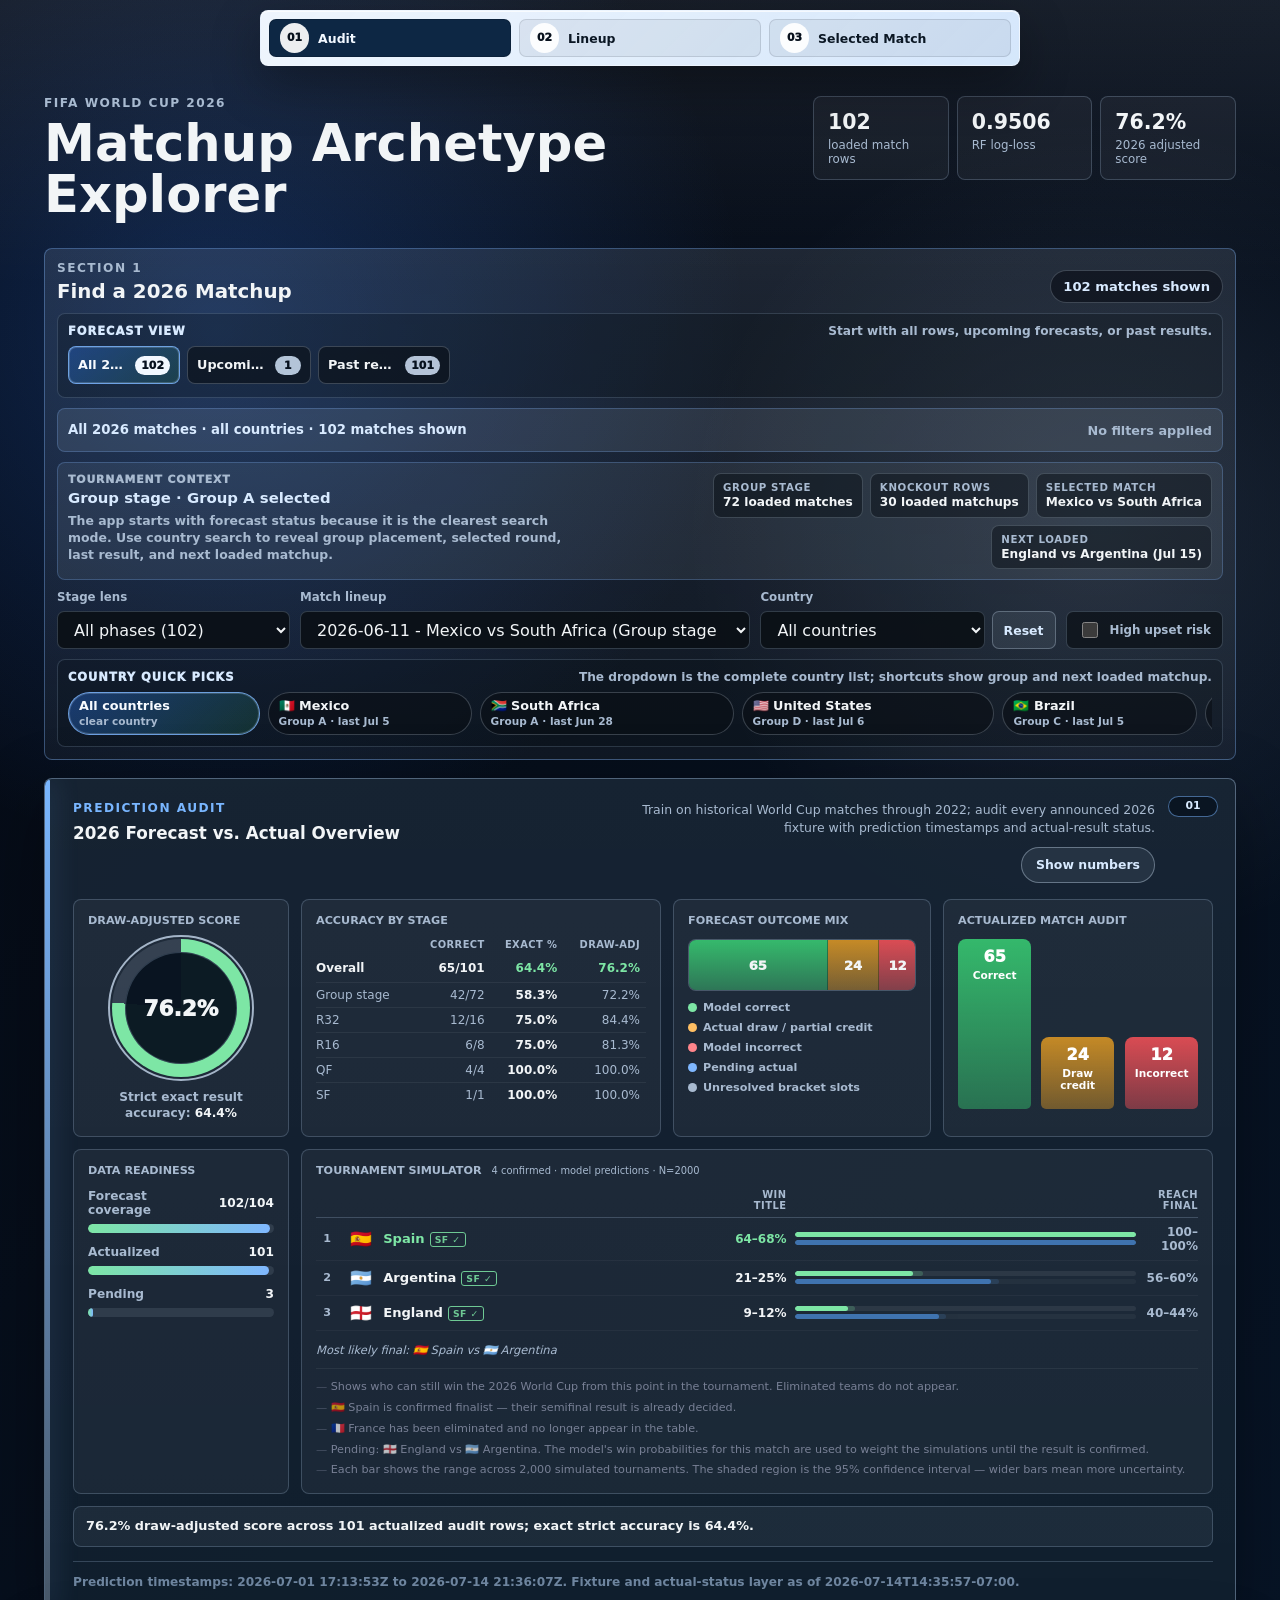
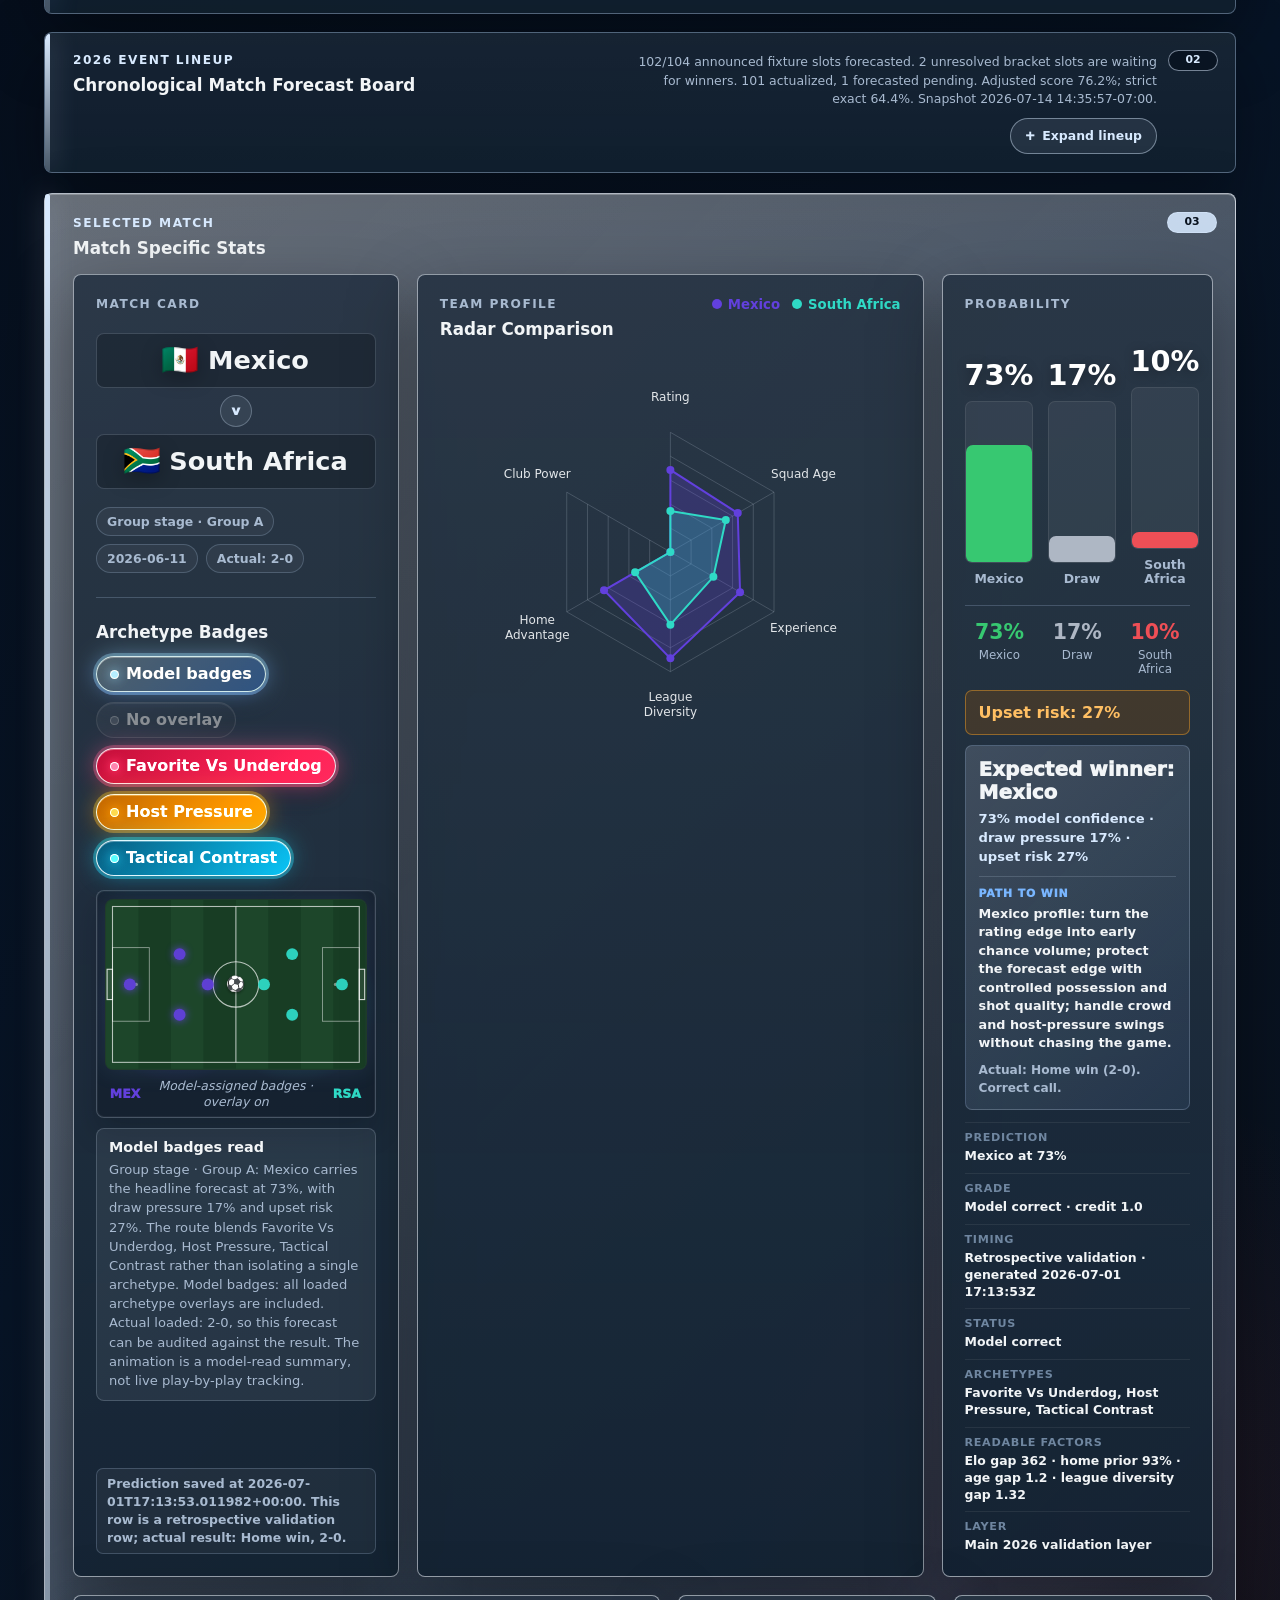
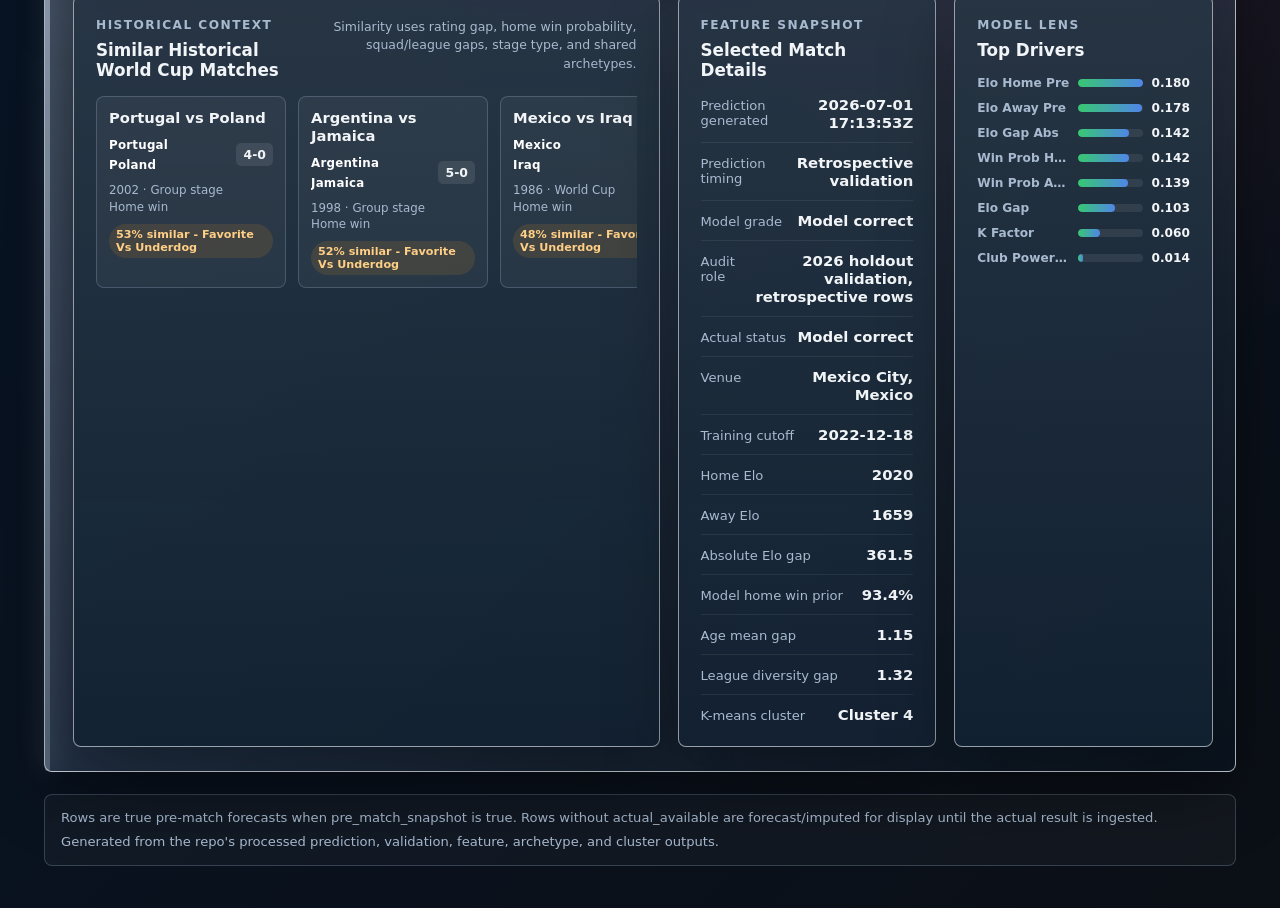
==== commit e02058fb: "freeze(v60): confirmed working snapshot — all sim fixes stable" ====
--- a/web/matchup-card/index.html
+++ b/web/matchup-card/index.html
@@ -8,7 +8,7 @@
       name="description"
       content="A data-backed matchup card for FIFA World Cup 2026 archetypes, probabilities, radar profiles, and similar historical matches."
     >
-    <link rel="stylesheet" href="./styles.css?v=59b">
+    <link rel="stylesheet" href="./styles-v59-uncertainty-callout.css?v=59a">
   </head>
   <body>
     <main class="app-shell">
@@ -255,6 +255,6 @@
 
     <script>window.SIM_ENABLED = true;</script>
     <script src="./data/matchups-inline.js?v=60b"></script>
-    <script src="./app-v59-uncertainty-callout.js?v=59a"></script>
+    <script src="./app-v60-sim-provenance.js?v=60a"></script>
   </body>
 </html>
--- a/web/matchup-card/styles-v59-uncertainty-callout.css
+++ b/web/matchup-card/styles-v59-uncertainty-callout.css
@@ -0,0 +1,3871 @@
+:root {
+  color-scheme: dark;
+  --bg: #070c13;
+  --bg-2: #0b1724;
+  --panel: rgba(14, 29, 45, 0.88);
+  --panel-strong: rgba(17, 41, 63, 0.94);
+  --line: rgba(185, 213, 247, 0.22);
+  --line-strong: rgba(185, 213, 247, 0.38);
+  --text: #f2f5f7;
+  --muted: #a8bad0;
+  --soft: #6f86a0;
+  --sport-blue: #2f7dff;
+  --sport-blue-strong: #79b6ff;
+  --ice-blue: #d8eaff;
+  --home: #4f86e8;
+  --away: #f0a33a;
+  --draw: #aeb7c4;
+  --win: #37c871;
+  --loss: #ee4f56;
+  --warn: #d79424;
+  --correct: #37c871;
+  --correct-strong: #7de6a5;
+  --incorrect: #ee4f56;
+  --incorrect-strong: #ff858b;
+  --draw-push: #d79424;
+  --draw-push-strong: #ffbf63;
+  --pending: #7fb7ff;
+  --pending-strong: #d8eaff;
+  --radius: 8px;
+  --shadow: 0 24px 70px rgba(0, 0, 0, 0.35);
+}
+
+.compact-toolbar {
+  gap: 10px;
+  padding: 12px;
+  border-color: rgba(127, 183, 255, 0.36);
+  background: linear-gradient(180deg, rgba(216, 234, 255, 0.11), rgba(255, 255, 255, 0.045));
+}
+
+.toolbar-topline {
+  display: flex;
+  align-items: end;
+  justify-content: space-between;
+  gap: 16px;
+}
+
+.toolbar-topline h2 {
+  font-size: 1.24rem;
+}
+
+.toolbar-topline .panel-kicker {
+  margin-bottom: 5px;
+}
+
+.toolbar-topline > strong {
+  flex: 0 0 auto;
+  border: 1px solid rgba(216, 234, 255, 0.22);
+  border-radius: 999px;
+  padding: 8px 12px;
+  color: var(--ice-blue);
+  background: rgba(7, 12, 19, 0.58);
+  font-size: 0.82rem;
+}
+
+.compact-filter-band,
+.compact-country-band {
+  display: grid;
+  gap: 8px;
+  min-width: 0;
+  border: 1px solid rgba(185, 213, 247, 0.18);
+  border-radius: var(--radius);
+  padding: 10px;
+  background: rgba(7, 12, 19, 0.25);
+}
+
+.compact-band-head {
+  display: flex;
+  align-items: baseline;
+  justify-content: space-between;
+  gap: 14px;
+}
+
+.compact-band-head span {
+  color: var(--ice-blue);
+  font-size: 0.72rem;
+  font-weight: 950;
+  letter-spacing: 0.08em;
+  text-transform: uppercase;
+}
+
+.compact-band-head small {
+  color: var(--muted);
+  font-size: 0.76rem;
+  font-weight: 750;
+  text-align: right;
+}
+
+.compact-view-row {
+  display: grid;
+  grid-template-columns: repeat(7, minmax(104px, 1fr));
+  gap: 7px;
+}
+
+.compact-view-row .filter-chip {
+  min-width: 0;
+  min-height: 38px;
+  border-radius: 8px;
+  padding: 7px 9px;
+}
+
+.compact-view-row .filter-chip span {
+  overflow: hidden;
+  text-overflow: ellipsis;
+  white-space: nowrap;
+}
+
+.compact-view-row .filter-chip small {
+  display: none;
+}
+
+.active-filter-strip {
+  display: grid;
+  grid-template-columns: minmax(230px, auto) 1fr;
+  align-items: center;
+  gap: 12px;
+  min-height: 44px;
+  border: 1px solid rgba(127, 183, 255, 0.25);
+  border-radius: var(--radius);
+  padding: 8px 10px;
+  background: rgba(216, 234, 255, 0.1);
+}
+
+.active-filter-strip > span {
+  color: var(--ice-blue);
+  font-size: 0.83rem;
+  font-weight: 850;
+  line-height: 1.25;
+}
+
+.active-filter-row {
+  display: flex;
+  flex-wrap: wrap;
+  justify-content: flex-end;
+  gap: 7px;
+}
+
+.active-filter-none {
+  color: var(--muted);
+  font-size: 0.8rem;
+  font-weight: 800;
+}
+
+.active-filter-pill {
+  display: inline-flex;
+  align-items: center;
+  gap: 7px;
+  min-height: 30px;
+  border: 1px solid rgba(216, 234, 255, 0.26);
+  border-radius: 999px;
+  padding: 5px 8px 5px 10px;
+  color: var(--text);
+  background: rgba(10, 16, 22, 0.62);
+  cursor: pointer;
+  font-size: 0.76rem;
+  font-weight: 850;
+}
+
+.active-filter-pill strong {
+  display: grid;
+  width: 17px;
+  height: 17px;
+  place-items: center;
+  border-radius: 999px;
+  color: #07111e;
+  background: rgba(216, 234, 255, 0.86);
+  font-size: 0.68rem;
+  line-height: 1;
+}
+
+.compact-filter-controls {
+  grid-template-columns: minmax(160px, 0.75fr) minmax(280px, 1.45fr) minmax(260px, 0.95fr) minmax(132px, auto);
+  gap: 10px;
+}
+
+.compact-filter-controls .field span,
+.compact-filter-controls .toggle span {
+  font-size: 0.74rem;
+}
+
+.compact-filter-controls select,
+.compact-filter-controls .reset-country,
+.compact-filter-controls .toggle {
+  min-height: 38px;
+}
+
+.compact-filter-controls .toggle {
+  padding: 0 11px;
+}
+
+.compact-country-band {
+  padding-bottom: 8px;
+}
+
+.compact-country-band .country-chip-row {
+  flex-wrap: nowrap;
+  overflow-x: auto;
+  overscroll-behavior-x: contain;
+  padding-bottom: 3px;
+  scrollbar-width: thin;
+}
+
+.compact-country-band .filter-chip {
+  min-height: 36px;
+  min-width: max-content;
+  padding: 6px 10px;
+}
+
+.compact-country-band .filter-chip small {
+  white-space: nowrap;
+}
+
+html {
+  scroll-behavior: smooth;
+  scroll-padding-top: 104px;
+}
+
+* {
+  box-sizing: border-box;
+}
+
+body {
+  margin: 0;
+  min-height: 100vh;
+  font-family: Inter, ui-sans-serif, system-ui, -apple-system, BlinkMacSystemFont, "Segoe UI", sans-serif;
+  color: var(--text);
+  background:
+    linear-gradient(180deg, rgba(242, 248, 255, 0.08), transparent 18rem),
+    radial-gradient(circle at 17% 8%, rgba(47, 125, 255, 0.25), transparent 33rem),
+    radial-gradient(circle at 86% 13%, rgba(216, 234, 255, 0.1), transparent 26rem),
+    radial-gradient(circle at 84% 76%, rgba(238, 79, 86, 0.1), transparent 28rem),
+    linear-gradient(135deg, #050912 0%, #071426 54%, #0b0f16 100%);
+}
+
+button,
+input,
+select {
+  font: inherit;
+}
+
+.app-shell {
+  width: min(1440px, 100%);
+  margin: 0 auto;
+  padding: 96px clamp(16px, 4vw, 44px) 42px;
+}
+
+.app-header {
+  display: flex;
+  align-items: flex-start;
+  justify-content: space-between;
+  gap: 24px;
+  margin-bottom: 28px;
+}
+
+.eyebrow,
+.panel-kicker {
+  margin: 0 0 8px;
+  color: var(--muted);
+  font-size: 0.76rem;
+  font-weight: 700;
+  letter-spacing: 0.12em;
+  text-transform: uppercase;
+}
+
+h1 {
+  margin: 0;
+  font-size: clamp(2rem, 4vw, 3.8rem);
+  line-height: 1;
+  letter-spacing: 0;
+}
+
+h2 {
+  margin: 0;
+  font-size: 1.05rem;
+  letter-spacing: 0;
+}
+
+.summary-strip {
+  display: grid;
+  grid-template-columns: repeat(3, minmax(86px, 1fr));
+  gap: 8px;
+  min-width: min(390px, 100%);
+}
+
+.summary-strip div {
+  min-height: 72px;
+  padding: 13px 14px;
+  border: 1px solid var(--line);
+  border-radius: var(--radius);
+  background: rgba(255, 255, 255, 0.045);
+}
+
+.summary-strip span {
+  display: block;
+  color: var(--text);
+  font-size: 1.28rem;
+  font-weight: 800;
+}
+
+.summary-strip small {
+  display: block;
+  margin-top: 4px;
+  color: var(--muted);
+  font-size: 0.74rem;
+}
+
+.toolbar {
+  display: grid;
+  grid-template-columns: 1fr;
+  align-items: stretch;
+  gap: 14px;
+  margin-bottom: 18px;
+  padding: 14px;
+  border: 1px solid var(--line);
+  border-radius: var(--radius);
+  background: rgba(255, 255, 255, 0.04);
+}
+
+.filter-guide {
+  display: grid;
+  gap: 10px;
+}
+
+.filter-shelf {
+  min-width: 0;
+  border: 1px solid rgba(185, 213, 247, 0.18);
+  border-radius: var(--radius);
+  padding: 11px;
+  background: linear-gradient(180deg, rgba(216, 234, 255, 0.07), rgba(255, 255, 255, 0.025));
+}
+
+.filter-shelf-head {
+  display: flex;
+  align-items: baseline;
+  justify-content: space-between;
+  gap: 12px;
+  margin-bottom: 9px;
+}
+
+.filter-shelf-head span {
+  color: var(--ice-blue);
+  font-size: 0.74rem;
+  font-weight: 900;
+  letter-spacing: 0.06em;
+  text-transform: uppercase;
+}
+
+.filter-shelf-head strong {
+  color: var(--muted);
+  font-size: 0.76rem;
+  font-weight: 800;
+  line-height: 1.35;
+  text-align: right;
+}
+
+.filter-chip-row {
+  display: flex;
+  flex-wrap: wrap;
+  gap: 8px;
+}
+
+.filter-chip {
+  display: grid;
+  grid-template-columns: minmax(0, auto) auto;
+  gap: 3px 8px;
+  align-items: center;
+  min-height: 44px;
+  min-width: max-content;
+  border: 1px solid rgba(216, 234, 255, 0.22);
+  border-radius: 999px;
+  padding: 7px 12px;
+  color: var(--text);
+  background: rgba(10, 16, 22, 0.62);
+  cursor: pointer;
+  text-align: left;
+}
+
+.filter-chip span {
+  font-size: 0.8rem;
+  font-weight: 900;
+  line-height: 1.1;
+}
+
+.filter-chip strong {
+  min-width: 1.65rem;
+  border-radius: 999px;
+  padding: 3px 6px;
+  color: #07111e;
+  background: rgba(216, 234, 255, 0.82);
+  font-size: 0.68rem;
+  font-weight: 950;
+  text-align: center;
+  white-space: nowrap;
+}
+
+.filter-chip small {
+  grid-column: 1 / -1;
+  color: var(--muted);
+  font-size: 0.66rem;
+  font-weight: 800;
+  line-height: 1.1;
+}
+
+.filter-chip:hover,
+.filter-chip:focus-visible {
+  border-color: rgba(216, 234, 255, 0.64);
+  background: rgba(216, 234, 255, 0.11);
+  outline: none;
+}
+
+.filter-chip-active {
+  border-color: rgba(127, 183, 255, 0.82);
+  color: #f8fbff;
+  background: linear-gradient(135deg, rgba(47, 125, 255, 0.34), rgba(55, 200, 113, 0.14));
+  box-shadow: inset 0 0 0 1px rgba(216, 234, 255, 0.2);
+}
+
+.filter-chip-active strong {
+  background: #f2f8ff;
+}
+
+.filter-chip-zero {
+  border-color: rgba(168, 186, 208, 0.18);
+  color: var(--muted);
+  background: rgba(168, 186, 208, 0.055);
+}
+
+.filter-chip-zero strong {
+  color: var(--muted);
+  background: rgba(168, 186, 208, 0.18);
+}
+
+.country-chip-row .filter-chip {
+  grid-template-columns: minmax(0, auto) auto;
+}
+
+.filter-controls {
+  display: grid;
+  grid-template-columns: minmax(170px, 0.75fr) minmax(280px, 1.45fr) minmax(170px, 0.85fr) auto;
+  align-items: end;
+  gap: 12px;
+}
+
+.field {
+  display: grid;
+  gap: 7px;
+  min-width: 0;
+}
+
+.field span,
+.toggle span {
+  color: var(--muted);
+  font-size: 0.78rem;
+  font-weight: 700;
+}
+
+select {
+  width: 100%;
+  min-height: 42px;
+  padding: 0 12px;
+  border: 1px solid var(--line);
+  border-radius: 7px;
+  outline: none;
+  color: var(--text);
+  background: rgba(10, 16, 22, 0.9);
+}
+
+select:disabled {
+  color: var(--soft);
+  cursor: not-allowed;
+  opacity: 0.78;
+}
+
+.country-filter-control {
+  display: grid;
+  grid-template-columns: minmax(0, 1fr) auto;
+  gap: 7px;
+}
+
+.reset-country {
+  min-height: 42px;
+  border: 1px solid rgba(216, 234, 255, 0.28);
+  border-radius: 7px;
+  padding: 0 11px;
+  color: var(--ice-blue);
+  background: rgba(216, 234, 255, 0.08);
+  cursor: pointer;
+  font-size: 0.78rem;
+  font-weight: 850;
+}
+
+.reset-country:hover,
+.reset-country:focus-visible {
+  border-color: rgba(216, 234, 255, 0.58);
+  background: rgba(216, 234, 255, 0.14);
+  outline: none;
+}
+
+select:focus {
+  border-color: rgba(96, 165, 250, 0.75);
+  box-shadow: 0 0 0 3px rgba(96, 165, 250, 0.15);
+}
+
+.toggle {
+  display: inline-flex;
+  align-items: center;
+  justify-content: center;
+  gap: 9px;
+  min-height: 42px;
+  padding: 0 14px;
+  border: 1px solid var(--line);
+  border-radius: 7px;
+  background: rgba(10, 16, 22, 0.72);
+  white-space: nowrap;
+}
+
+.toggle input {
+  width: 16px;
+  height: 16px;
+  accent-color: var(--warn);
+}
+
+.section-nav {
+  position: fixed;
+  top: 10px;
+  left: 50%;
+  z-index: 80;
+  display: grid;
+  grid-template-columns: repeat(3, minmax(110px, 1fr));
+  gap: 8px;
+  width: min(760px, calc(100% - 32px));
+  margin: 0;
+  padding: 8px;
+  border: 1px solid rgba(242, 248, 255, 0.68);
+  border-radius: var(--radius);
+  background:
+    linear-gradient(135deg, rgba(242, 248, 255, 0.94), rgba(216, 234, 255, 0.86)),
+    rgba(216, 234, 255, 0.9);
+  box-shadow: 0 18px 50px rgba(0, 0, 0, 0.32), inset 0 1px 0 rgba(255, 255, 255, 0.72);
+  transform: translateX(-50%);
+  backdrop-filter: blur(18px);
+}
+
+.section-nav-link {
+  display: flex;
+  align-items: center;
+  gap: 9px;
+  min-width: 0;
+  min-height: 38px;
+  border: 1px solid rgba(10, 23, 38, 0.12);
+  border-radius: 7px;
+  padding: 0 10px;
+  color: #0b1724;
+  background: rgba(9, 24, 41, 0.06);
+  text-decoration: none;
+}
+
+.section-nav-link:hover,
+.section-nav-link:focus-visible,
+.section-nav-active {
+  border-color: rgba(9, 24, 41, 0.36);
+  color: #f2f8ff;
+  background: #0d2744;
+  outline: none;
+}
+
+.section-nav-link span {
+  display: inline-flex;
+  align-items: center;
+  justify-content: center;
+  flex: 0 0 1.82rem;
+  height: 1.82rem;
+  border-radius: 999px;
+  color: #08111d;
+  background: rgba(255, 255, 255, 0.92);
+  font-size: 0.68rem;
+  font-weight: 950;
+}
+
+.section-nav-link strong {
+  min-width: 0;
+  overflow: hidden;
+  font-size: 0.78rem;
+  text-overflow: ellipsis;
+  white-space: nowrap;
+}
+
+.section-zone {
+  --section-accent: var(--sport-blue-strong);
+  --section-wash: rgba(47, 125, 255, 0.12);
+  position: relative;
+  isolation: isolate;
+  scroll-margin-top: 104px;
+}
+
+.panel.section-zone {
+  overflow: hidden;
+}
+
+.section-zone::before {
+  content: "";
+  position: absolute;
+  top: 0;
+  bottom: 0;
+  left: 0;
+  z-index: 0;
+  width: 5px;
+  border-radius: 999px;
+  background: linear-gradient(180deg, var(--section-accent), rgba(216, 234, 255, 0.28));
+  box-shadow: 0 0 26px color-mix(in srgb, var(--section-accent) 38%, transparent);
+}
+
+.section-zone::after {
+  content: attr(data-section);
+  position: absolute;
+  top: 17px;
+  right: 17px;
+  z-index: 1;
+  min-width: 2rem;
+  border: 1px solid color-mix(in srgb, var(--section-accent) 52%, transparent);
+  border-radius: 999px;
+  padding: 4px 8px;
+  color: var(--ice-blue);
+  background: rgba(6, 16, 28, 0.72);
+  font-size: 0.68rem;
+  font-weight: 900;
+  line-height: 1;
+  text-align: center;
+}
+
+.panel.section-zone > *,
+.match-section > * {
+  position: relative;
+  z-index: 1;
+}
+
+.section-zone > .chart-head {
+  padding-right: 58px;
+}
+
+.section-zone > .chart-head .panel-kicker {
+  color: var(--section-accent);
+}
+
+.section-audit {
+  --section-accent: #79b6ff;
+  --section-wash: rgba(47, 125, 255, 0.13);
+  border-color: rgba(121, 182, 255, 0.5);
+  background:
+    linear-gradient(90deg, rgba(47, 125, 255, 0.16), transparent 32%),
+    linear-gradient(180deg, rgba(255, 255, 255, 0.05), rgba(255, 255, 255, 0.018)),
+    var(--panel);
+}
+
+.section-lineup {
+  --section-accent: #d8eaff;
+  --section-wash: rgba(216, 234, 255, 0.1);
+  border-color: rgba(216, 234, 255, 0.44);
+  background:
+    linear-gradient(90deg, rgba(216, 234, 255, 0.13), transparent 30%),
+    linear-gradient(180deg, rgba(255, 255, 255, 0.045), rgba(255, 255, 255, 0.016)),
+    var(--panel);
+}
+
+.match-section {
+  --section-accent: #d8eaff;
+  margin-top: 20px;
+  border: 1px solid rgba(242, 248, 255, 0.7);
+  border-radius: var(--radius);
+  padding: 22px 22px 24px 28px;
+  background:
+    linear-gradient(135deg, rgba(242, 248, 255, 0.32), rgba(216, 234, 255, 0.2) 38%, rgba(127, 183, 255, 0.13) 68%, rgba(6, 18, 31, 0.66)),
+    linear-gradient(180deg, rgba(255, 255, 255, 0.13), rgba(255, 255, 255, 0.035));
+  box-shadow: 0 24px 70px rgba(0, 0, 0, 0.24), inset 0 1px 0 rgba(255, 255, 255, 0.24);
+}
+
+.match-section::after {
+  top: 18px;
+  right: 18px;
+  color: #08111d;
+  background: rgba(216, 234, 255, 0.88);
+}
+
+.match-section-head {
+  margin-bottom: 16px;
+  padding-right: 58px;
+}
+
+.match-section .panel {
+  border-color: rgba(242, 248, 255, 0.56);
+  background:
+    linear-gradient(180deg, rgba(242, 248, 255, 0.12), rgba(216, 234, 255, 0.045)),
+    rgba(9, 24, 41, 0.92);
+}
+
+.main-grid {
+  display: grid;
+  grid-template-columns: minmax(260px, 0.9fr) minmax(360px, 1.4fr) minmax(270px, 0.75fr);
+  gap: 18px;
+  align-items: stretch;
+}
+
+.audit-panel {
+  margin-bottom: 18px;
+  padding: 22px 22px 22px 28px;
+}
+
+.audit-head-actions {
+  display: grid;
+  justify-items: end;
+  gap: 10px;
+  min-width: min(460px, 100%);
+}
+
+.audit-view-toggle {
+  min-height: 36px;
+  border: 1px solid rgba(216, 234, 255, 0.36);
+  border-radius: 999px;
+  padding: 0 14px;
+  color: var(--ice-blue);
+  background: rgba(216, 234, 255, 0.08);
+  cursor: pointer;
+  font-size: 0.78rem;
+  font-weight: 900;
+}
+
+.audit-view-toggle:hover,
+.audit-view-toggle:focus-visible {
+  border-color: rgba(216, 234, 255, 0.68);
+  background: rgba(216, 234, 255, 0.15);
+  outline: none;
+}
+
+.audit-visual[hidden],
+.audit-grid[hidden] {
+  display: none;
+}
+
+.audit-visual-grid {
+  display: grid;
+  grid-template-columns: minmax(190px, 0.72fr) minmax(260px, 1.2fr) minmax(220px, 0.86fr) minmax(230px, 0.9fr);
+  gap: 12px;
+  align-items: stretch;
+}
+
+.audit-sim-card {
+  grid-column: 2 / -1;
+}
+
+.sim-status-inline {
+  font-size: 0.62rem;
+  font-weight: 400;
+  color: var(--muted);
+  margin-left: 6px;
+  text-transform: none;
+  letter-spacing: 0;
+}
+
+.audit-viz-card {
+  min-width: 0;
+  border: 1px solid var(--line);
+  border-radius: var(--radius);
+  padding: 14px;
+  background: rgba(255, 255, 255, 0.045);
+}
+
+/* Stage breakdown table */
+.audit-stage-table {
+  width: 100%;
+  border-collapse: collapse;
+  font-size: 0.75rem;
+}
+
+.audit-stage-table thead th {
+  color: var(--muted);
+  font-weight: 700;
+  text-transform: uppercase;
+  font-size: 0.62rem;
+  letter-spacing: 0.04em;
+  padding: 0 6px 6px 0;
+  text-align: right;
+}
+
+.audit-stage-table thead th:first-child {
+  text-align: left;
+}
+
+.audit-stage-table td {
+  padding: 5px 6px 5px 0;
+  text-align: right;
+  font-variant-numeric: tabular-nums;
+  border-top: 1px solid rgba(255,255,255,0.06);
+}
+
+.audit-stage-table td:first-child {
+  text-align: left;
+}
+
+.audit-stage-overall td {
+  font-weight: 800;
+  color: var(--text);
+  border-top: none;
+  padding-bottom: 7px;
+}
+
+.audit-stage-overall .audit-stage-pct,
+.audit-stage-overall .audit-stage-dadj {
+  color: var(--correct-strong);
+}
+
+.audit-stage-row td {
+  color: var(--muted);
+}
+
+.audit-stage-row .audit-stage-pct {
+  color: var(--text);
+  font-weight: 700;
+}
+
+.audit-stage-row .audit-stage-dadj {
+  color: var(--muted);
+}
+
+.audit-viz-kicker {
+  margin-bottom: 12px;
+  color: var(--muted);
+  font-size: 0.7rem;
+  font-weight: 900;
+  text-transform: uppercase;
+}
+
+.audit-gauge {
+  --score-angle: 0deg;
+  position: relative;
+  display: grid;
+  place-items: center;
+  width: min(138px, 100%);
+  aspect-ratio: 1;
+  border: 0;
+  border-radius: 50%;
+  margin: 0 auto 12px;
+  color: var(--text);
+  background: conic-gradient(var(--correct-strong) var(--score-angle), rgba(216, 234, 255, 0.12) 0deg);
+  cursor: pointer;
+  animation: audit-pop 0.5s ease-out both;
+}
+
+.audit-gauge::before {
+  content: "";
+  position: absolute;
+  inset: 13px;
+  border-radius: 50%;
+  background: rgba(8, 19, 32, 0.96);
+  box-shadow: inset 0 0 0 1px var(--line);
+}
+
+.audit-gauge span {
+  position: relative;
+  font-size: 1.35rem;
+  font-weight: 950;
+}
+
+.audit-gauge-card p {
+  margin: 0;
+  color: var(--muted);
+  font-size: 0.76rem;
+  font-weight: 800;
+  line-height: 1.35;
+  text-align: center;
+}
+
+.audit-gauge-card strong {
+  color: var(--text);
+}
+
+.audit-stacked-bar {
+  display: flex;
+  min-height: 52px;
+  overflow: hidden;
+  border: 1px solid var(--line);
+  border-radius: var(--radius);
+  background: rgba(255, 255, 255, 0.045);
+}
+
+.audit-stack-segment {
+  flex: 0 0 var(--segment-width);
+  min-width: 38px;
+  border: 0;
+  border-right: 1px solid rgba(8, 14, 24, 0.35);
+  color: var(--text);
+  cursor: pointer;
+  font-weight: 950;
+  transform-origin: left center;
+  animation: audit-grow 0.7s ease-out both;
+}
+
+.audit-stack-segment span {
+  display: block;
+  font-size: 0.82rem;
+}
+
+.audit-stack-empty {
+  display: none;
+}
+
+.audit-stack-correct,
+.audit-histogram-correct {
+  background: linear-gradient(180deg, rgba(55, 200, 113, 0.9), rgba(55, 200, 113, 0.45));
+}
+
+.audit-stack-draw,
+.audit-histogram-draw {
+  background: linear-gradient(180deg, rgba(215, 148, 36, 0.9), rgba(215, 148, 36, 0.45));
+}
+
+.audit-stack-incorrect,
+.audit-histogram-incorrect {
+  background: linear-gradient(180deg, rgba(238, 79, 86, 0.9), rgba(238, 79, 86, 0.46));
+}
+
+.audit-stack-pending {
+  background: linear-gradient(180deg, rgba(127, 183, 255, 0.85), rgba(127, 183, 255, 0.36));
+}
+
+.audit-stack-unresolved {
+  background: linear-gradient(180deg, rgba(168, 186, 208, 0.55), rgba(168, 186, 208, 0.2));
+}
+
+.audit-viz-legend {
+  display: flex;
+  flex-wrap: wrap;
+  gap: 7px 10px;
+  margin-top: 10px;
+  color: var(--muted);
+  font-size: 0.7rem;
+  font-weight: 800;
+}
+
+.audit-viz-legend span {
+  display: inline-flex;
+  align-items: center;
+  gap: 6px;
+}
+
+.audit-legend-dot {
+  display: inline-block;
+  width: 0.56rem;
+  height: 0.56rem;
+  border-radius: 50%;
+}
+
+.audit-dot-correct {
+  background: var(--correct-strong);
+}
+
+.audit-dot-draw {
+  background: var(--draw-push-strong);
+}
+
+.audit-dot-incorrect {
+  background: var(--incorrect-strong);
+}
+
+.audit-dot-pending {
+  background: var(--pending);
+}
+
+.audit-dot-unresolved {
+  background: var(--muted);
+}
+
+.audit-histogram {
+  display: grid;
+  grid-template-columns: repeat(3, 1fr);
+  align-items: end;
+  gap: 10px;
+  height: 170px;
+}
+
+.audit-histogram-bar {
+  position: relative;
+  display: grid;
+  align-content: start;
+  justify-items: center;
+  height: var(--bar-height);
+  min-height: 72px;
+  border: 0;
+  border-radius: 8px 8px 5px 5px;
+  padding: 8px 5px;
+  color: #fff;
+  cursor: pointer;
+  transform-origin: bottom center;
+  animation: audit-rise 0.7s ease-out both;
+}
+
+.audit-histogram-bar span {
+  font-size: 1rem;
+  font-weight: 950;
+}
+
+.audit-histogram-bar small {
+  margin-top: 4px;
+  font-size: 0.66rem;
+  font-weight: 900;
+  line-height: 1.1;
+  text-align: center;
+}
+
+.audit-readiness-row {
+  display: grid;
+  grid-template-columns: 1fr auto;
+  gap: 7px 10px;
+  align-items: center;
+  margin-bottom: 12px;
+  color: var(--muted);
+  font-size: 0.76rem;
+  font-weight: 850;
+}
+
+.audit-readiness-row:last-child {
+  margin-bottom: 0;
+}
+
+.audit-readiness-row strong {
+  color: var(--text);
+}
+
+.audit-readiness-row i {
+  grid-column: 1 / -1;
+  height: 9px;
+  overflow: hidden;
+  border-radius: 999px;
+  background: rgba(216, 234, 255, 0.1);
+}
+
+.audit-readiness-row b {
+  display: block;
+  width: var(--progress);
+  height: 100%;
+  border-radius: inherit;
+  background: linear-gradient(90deg, var(--correct-strong), #7fb7ff);
+  transform-origin: left center;
+  animation: audit-grow 0.75s ease-out both;
+}
+
+.audit-viz-detail {
+  margin: 12px 0 0;
+  border: 1px solid var(--line);
+  border-radius: var(--radius);
+  padding: 10px 12px;
+  color: var(--text);
+  background: rgba(216, 234, 255, 0.06);
+  font-size: 0.8rem;
+  font-weight: 800;
+  line-height: 1.45;
+}
+
+.audit-viz-active {
+  outline: 2px solid rgba(216, 234, 255, 0.72);
+  outline-offset: 2px;
+}
+
+.load-error-panel {
+  margin-bottom: 18px;
+  border-color: rgba(255, 191, 99, 0.48);
+  background: linear-gradient(180deg, rgba(215, 148, 36, 0.16), rgba(216, 234, 255, 0.05)), var(--panel);
+}
+
+.load-error-panel h2,
+.load-error-panel p {
+  margin: 0;
+}
+
+.load-error-panel p {
+  margin-top: 8px;
+  color: var(--muted);
+  font-size: 0.86rem;
+  font-weight: 750;
+  line-height: 1.45;
+}
+
+.load-error-panel code {
+  color: var(--ice-blue);
+}
+
+.panel-empty-note {
+  grid-column: 1 / -1;
+  border: 1px solid var(--line);
+  border-radius: var(--radius);
+  padding: 12px;
+  color: var(--muted);
+  background: rgba(216, 234, 255, 0.055);
+  font-size: 0.82rem;
+  font-weight: 800;
+  line-height: 1.45;
+}
+
+@keyframes audit-grow {
+  from {
+    opacity: 0.5;
+    transform: scaleX(0.2);
+  }
+
+  to {
+    opacity: 1;
+    transform: scaleX(1);
+  }
+}
+
+@keyframes audit-rise {
+  from {
+    opacity: 0.45;
+    transform: scaleY(0.55);
+  }
+
+  to {
+    opacity: 1;
+    transform: scaleY(1);
+  }
+}
+
+@keyframes audit-pop {
+  from {
+    opacity: 0.55;
+    transform: scale(0.92);
+  }
+
+  to {
+    opacity: 1;
+    transform: scale(1);
+  }
+}
+
+.audit-grid {
+  display: grid;
+  grid-template-columns: minmax(360px, 1.35fr) minmax(280px, 0.8fr);
+  gap: 18px;
+  align-items: stretch;
+}
+
+.audit-stat-grid {
+  display: grid;
+  grid-template-columns: repeat(5, minmax(120px, 1fr));
+  gap: 10px;
+}
+
+.audit-stat {
+  min-height: 104px;
+  border-top: 1px solid var(--line);
+  padding-top: 12px;
+}
+
+.audit-stat strong {
+  display: block;
+  color: var(--text);
+  font-size: clamp(1.2rem, 2.4vw, 1.72rem);
+  line-height: 1;
+}
+
+.audit-stat span {
+  display: block;
+  margin-top: 7px;
+  color: var(--muted);
+  font-size: 0.77rem;
+  font-weight: 800;
+  line-height: 1.35;
+}
+
+.audit-state-list {
+  display: grid;
+  align-content: start;
+  gap: 9px;
+}
+
+.audit-state-row {
+  display: grid;
+  grid-template-columns: 1fr auto;
+  gap: 12px;
+  align-items: start;
+  border-bottom: 1px solid rgba(255, 255, 255, 0.07);
+  padding-bottom: 9px;
+}
+
+.audit-state-row:last-child {
+  border-bottom: 0;
+  padding-bottom: 0;
+}
+
+.audit-state-row span {
+  color: var(--muted);
+  font-size: 0.78rem;
+  font-weight: 750;
+  line-height: 1.35;
+}
+
+.audit-state-row strong {
+  color: var(--text);
+  font-size: 0.9rem;
+}
+
+.audit-timestamp {
+  margin: 14px 0 0;
+  border-top: 1px solid var(--line);
+  padding-top: 12px;
+  color: var(--soft);
+  font-size: 0.76rem;
+  font-weight: 750;
+  line-height: 1.45;
+}
+
+.lineup-panel {
+  margin-bottom: 18px;
+  padding: 20px 20px 18px 28px;
+}
+
+.lineup-panel-collapsed .chart-head {
+  margin-bottom: 0;
+}
+
+/* ── Tournament Simulator ───────────────────────────────── */
+.sim-panel {
+  margin-bottom: 18px;
+  padding: 20px 20px 18px 28px;
+}
+
+.sim-body {
+  margin-top: 16px;
+}
+
+.sim-header-row {
+  display: grid;
+  grid-template-columns: 1.4rem 1.8rem 1fr 3.4rem 1fr 3.4rem;
+  align-items: center;
+  gap: 8px;
+  padding: 0 0 6px;
+  border-bottom: 1px solid var(--line);
+  font-size: 0.62rem;
+  font-weight: 700;
+  text-transform: uppercase;
+  letter-spacing: 0.05em;
+  color: var(--muted);
+}
+
+.sim-col-bars {
+  display: flex;
+  justify-content: space-between;
+  padding: 0 2px;
+}
+
+.sim-col-label {
+  text-align: right;
+}
+
+.sim-row {
+  display: grid;
+  grid-template-columns: 1.4rem 1.8rem 1fr 3.4rem 1fr 3.4rem;
+  align-items: center;
+  gap: 8px;
+  padding: 7px 0;
+  border-bottom: 1px solid rgba(255,255,255,0.04);
+  transition: background 0.15s;
+}
+
+.sim-row:hover {
+  background: rgba(255,255,255,0.03);
+  border-radius: 6px;
+}
+
+.sim-row-top .sim-team {
+  color: var(--correct-strong);
+  font-weight: 800;
+}
+
+.sim-row-top .sim-win-pct {
+  color: var(--correct-strong);
+  font-weight: 800;
+}
+
+.sim-rank {
+  color: var(--muted);
+  font-size: 0.7rem;
+  font-weight: 700;
+  text-align: center;
+  font-variant-numeric: tabular-nums;
+}
+
+.sim-flag {
+  font-size: 1.1rem;
+  text-align: center;
+}
+
+.sim-team {
+  font-size: 0.82rem;
+  font-weight: 600;
+  white-space: nowrap;
+  overflow: hidden;
+  text-overflow: ellipsis;
+}
+
+.sim-win-pct,
+.sim-final-pct {
+  font-size: 0.75rem;
+  font-weight: 700;
+  text-align: right;
+  font-variant-numeric: tabular-nums;
+  color: var(--text);
+}
+
+.sim-final-pct {
+  color: var(--muted);
+  font-weight: 600;
+}
+
+.sim-bars {
+  display: flex;
+  flex-direction: column;
+  gap: 3px;
+}
+
+.sim-bar-wrap {
+  display: block;
+  height: 5px;
+  border-radius: 3px;
+  background: rgba(255,255,255,0.07);
+  overflow: hidden;
+  position: relative;
+}
+
+.sim-bar-wrap-final {
+  opacity: 0.6;
+}
+
+.sim-bar {
+  display: block;
+  height: 100%;
+  border-radius: 3px;
+  transition: width 0.6s cubic-bezier(0.16, 1, 0.3, 1);
+  position: absolute;
+  top: 0; left: 0;
+}
+
+.sim-bar-ci {
+  background: var(--correct-strong);
+  opacity: 0.22;
+}
+
+.sim-bar-ci-final {
+  background: var(--accent, #58a6ff);
+  opacity: 0.22;
+}
+
+.sim-bar-win {
+  background: var(--correct-strong);
+}
+
+.sim-bar-final {
+  background: var(--accent, #58a6ff);
+}
+
+.sim-footer {
+  margin-top: 12px;
+  font-size: 0.72rem;
+  color: var(--muted);
+  font-style: italic;
+}
+
+.sim-note {
+  margin-top: 10px;
+  padding-top: 10px;
+  border-top: 1px solid rgba(255,255,255,0.06);
+  display: flex;
+  flex-direction: column;
+  gap: 4px;
+}
+.sim-note:empty { display: none; }
+.sim-note span {
+  font-size: 0.70rem;
+  color: rgba(160, 165, 190, 0.7);
+  line-height: 1.5;
+}
+.sim-note span::before {
+  content: "— ";
+  opacity: 0.5;
+}
+
+.sim-empty {
+  color: var(--muted);
+  font-size: 0.82rem;
+  padding: 12px 0;
+}
+
+.sim-confirmed-badge {
+  display: inline-block;
+  font-size: 0.58rem;
+  font-weight: 700;
+  text-transform: uppercase;
+  letter-spacing: 0.05em;
+  color: var(--correct-strong);
+  border: 1px solid var(--correct-strong);
+  border-radius: 3px;
+  padding: 1px 4px;
+  margin-left: 5px;
+  vertical-align: middle;
+  opacity: 0.85;
+}
+
+.lineup-head-actions {
+  display: grid;
+  justify-items: end;
+  gap: 10px;
+  min-width: min(460px, 100%);
+}
+
+.lineup-toggle {
+  min-height: 36px;
+  border: 1px solid rgba(216, 234, 255, 0.45);
+  border-radius: 999px;
+  padding: 0 14px;
+  color: var(--ice-blue);
+  background: rgba(216, 234, 255, 0.09);
+  cursor: pointer;
+  font-size: 0.78rem;
+  font-weight: 900;
+}
+
+.lineup-toggle::before {
+  content: "+";
+  display: inline-block;
+  margin-right: 7px;
+  font-weight: 950;
+}
+
+.lineup-toggle[aria-expanded="true"]::before {
+  content: "-";
+}
+
+.lineup-toggle:hover,
+.lineup-toggle:focus-visible {
+  border-color: rgba(216, 234, 255, 0.75);
+  background: rgba(216, 234, 255, 0.16);
+  outline: none;
+}
+
+.lineup-body {
+  display: block;
+}
+
+.lineup-body[hidden] {
+  display: none;
+}
+
+.lineup-legend {
+  display: flex;
+  flex-wrap: wrap;
+  gap: 10px 13px;
+  margin-bottom: 10px;
+  color: var(--muted);
+  font-size: 0.74rem;
+  font-weight: 800;
+}
+
+.lineup-legend span {
+  display: inline-flex;
+  align-items: center;
+  gap: 7px;
+}
+
+.dot-correct {
+  background: var(--correct-strong);
+}
+
+.dot-incorrect {
+  background: var(--incorrect-strong);
+}
+
+.dot-draw-push {
+  background: var(--draw-push-strong);
+}
+
+.dot-pending {
+  background: var(--pending-strong);
+}
+
+.lineup-breakdown {
+  display: grid;
+  grid-template-columns: repeat(6, minmax(120px, 1fr));
+  gap: 8px;
+  margin-bottom: 12px;
+}
+
+.lineup-breakdown-card {
+  min-height: 72px;
+  border: 1px solid var(--line);
+  border-radius: var(--radius);
+  padding: 10px;
+  color: var(--text);
+  text-align: left;
+  background: rgba(255, 255, 255, 0.045);
+}
+
+.lineup-breakdown-card strong {
+  display: block;
+  font-size: 1.32rem;
+  line-height: 1;
+}
+
+.lineup-breakdown-card span {
+  display: block;
+  margin-top: 6px;
+  color: var(--muted);
+  font-size: 0.72rem;
+  font-weight: 800;
+  line-height: 1.35;
+}
+
+.breakdown-correct {
+  border-color: rgba(125, 230, 165, 0.5);
+  background: rgba(55, 200, 113, 0.12);
+}
+
+.breakdown-incorrect {
+  border-color: rgba(255, 133, 139, 0.5);
+  background: rgba(238, 79, 86, 0.12);
+}
+
+.breakdown-draw-push {
+  border-color: rgba(255, 191, 99, 0.5);
+  background: rgba(215, 148, 36, 0.12);
+}
+
+.breakdown-pending {
+  border-color: rgba(216, 234, 255, 0.52);
+  background: linear-gradient(180deg, rgba(127, 183, 255, 0.16), rgba(216, 234, 255, 0.065));
+}
+
+.breakdown-unresolved {
+  border-color: rgba(168, 186, 208, 0.32);
+  background: rgba(168, 186, 208, 0.06);
+}
+
+.breakdown-accuracy {
+  border-color: rgba(215, 148, 36, 0.42);
+  background: rgba(215, 148, 36, 0.08);
+}
+
+.timeline-list {
+  display: grid;
+  gap: 12px;
+  max-height: clamp(300px, 46vh, 500px);
+  overflow: auto;
+  padding-right: 5px;
+  scrollbar-color: rgba(216, 234, 255, 0.34) rgba(255, 255, 255, 0.055);
+  scrollbar-width: thin;
+}
+
+.timeline-day {
+  display: grid;
+  gap: 8px;
+}
+
+.timeline-day-head {
+  position: sticky;
+  top: 0;
+  z-index: 2;
+  display: flex;
+  flex-wrap: wrap;
+  justify-content: space-between;
+  gap: 8px;
+  border: 1px solid var(--line);
+  border-radius: var(--radius);
+  padding: 7px 9px;
+  background: rgba(10, 14, 18, 0.96);
+}
+
+.timeline-day-head strong {
+  color: var(--text);
+  font-size: 0.82rem;
+}
+
+.timeline-day-head span {
+  color: var(--muted);
+  font-size: 0.72rem;
+  font-weight: 800;
+}
+
+.timeline-day-grid {
+  display: grid;
+  grid-template-columns: repeat(3, minmax(210px, 1fr));
+  gap: 8px;
+}
+
+.timeline-card {
+  display: grid;
+  gap: 6px;
+  min-height: 142px;
+  border: 1px solid var(--line);
+  border-radius: var(--radius);
+  padding: 10px;
+  color: var(--text);
+  text-align: left;
+  background: rgba(255, 255, 255, 0.045);
+  cursor: pointer;
+}
+
+.timeline-card:hover,
+.timeline-card:focus-visible {
+  border-color: rgba(255, 255, 255, 0.58);
+  outline: none;
+}
+
+.timeline-card-correct {
+  border-color: rgba(125, 230, 165, 0.46);
+  background: linear-gradient(180deg, rgba(55, 200, 113, 0.2), rgba(55, 200, 113, 0.065));
+}
+
+.timeline-card-incorrect {
+  border-color: rgba(255, 133, 139, 0.5);
+  background: linear-gradient(180deg, rgba(238, 79, 86, 0.2), rgba(238, 79, 86, 0.065));
+}
+
+.timeline-card-draw-push {
+  border-color: rgba(255, 191, 99, 0.5);
+  background: linear-gradient(180deg, rgba(215, 148, 36, 0.18), rgba(215, 148, 36, 0.06));
+}
+
+.timeline-card-pending {
+  border-color: rgba(216, 234, 255, 0.5);
+  background: linear-gradient(180deg, rgba(127, 183, 255, 0.17), rgba(216, 234, 255, 0.055));
+}
+
+.timeline-card-selected {
+  border-color: rgba(216, 234, 255, 0.9);
+  box-shadow: inset 0 0 0 1px rgba(216, 234, 255, 0.34), 0 18px 38px rgba(0, 0, 0, 0.22);
+}
+
+.timeline-card-top {
+  display: flex;
+  justify-content: space-between;
+  gap: 8px;
+  color: var(--muted);
+  font-size: 0.68rem;
+  font-weight: 850;
+}
+
+.timeline-card-top b {
+  color: var(--text);
+  font-size: 0.68rem;
+}
+
+.timeline-card strong {
+  display: block;
+  color: var(--text);
+  font-size: 0.86rem;
+  line-height: 1.22;
+}
+
+.timeline-stage,
+.timeline-forecast,
+.timeline-result,
+.timeline-tags {
+  display: block;
+  overflow: hidden;
+  font-size: 0.7rem;
+  line-height: 1.26;
+  text-overflow: ellipsis;
+  white-space: nowrap;
+}
+
+.timeline-stage,
+.timeline-result,
+.timeline-tags {
+  color: var(--soft);
+}
+
+.timeline-forecast {
+  color: var(--text);
+  font-weight: 800;
+}
+
+.lineup-empty {
+  border: 1px solid var(--line);
+  border-radius: var(--radius);
+  padding: 16px;
+  color: var(--muted);
+  background: rgba(255, 255, 255, 0.04);
+}
+
+.lineup-empty[hidden] {
+  display: none;
+}
+
+.detail-grid {
+  display: grid;
+  grid-template-columns: minmax(360px, 1.7fr) minmax(250px, 0.75fr) minmax(250px, 0.75fr);
+  gap: 18px;
+  margin-top: 18px;
+}
+
+.panel {
+  min-width: 0;
+  border: 1px solid var(--line-strong);
+  border-radius: var(--radius);
+  background:
+    linear-gradient(180deg, rgba(255, 255, 255, 0.04), rgba(255, 255, 255, 0.015)),
+    var(--panel);
+  box-shadow: var(--shadow);
+}
+
+.match-panel,
+.probability-panel,
+.radar-panel,
+.detail-grid .panel {
+  padding: 22px;
+}
+
+.match-panel {
+  display: flex;
+  flex-direction: column;
+  min-height: 474px;
+}
+
+.team-line {
+  display: grid;
+  grid-template-columns: minmax(0, 1fr) auto minmax(0, 1fr);
+  align-items: center;
+  gap: 13px;
+  margin-top: 14px;
+}
+
+.team-lockup {
+  display: flex;
+  align-items: center;
+  gap: 11px;
+  min-width: 0;
+}
+
+.team-lockup-away {
+  justify-content: flex-end;
+}
+
+.team-lockup strong {
+  font-size: var(--team-name-size, clamp(1.25rem, 2vw, 1.85rem));
+  line-height: 1.05;
+  overflow-wrap: normal;
+  text-wrap: balance;
+}
+
+.team-mark {
+  display: inline-flex;
+  align-items: center;
+  justify-content: center;
+  flex: 0 0 2.2rem;
+  width: 2.2rem;
+  height: 2.2rem;
+  border: 0;
+  border-radius: 0;
+  color: var(--text);
+  background: transparent;
+  filter: drop-shadow(0 5px 10px rgba(0, 0, 0, 0.28));
+  font-size: 1.9rem;
+  line-height: 1;
+}
+
+.mark-home {
+  background: transparent;
+}
+
+.mark-away {
+  background: transparent;
+}
+
+.team-mark-fallback {
+  width: 2.05rem;
+  height: 2.05rem;
+  border: 1px solid var(--line);
+  border-radius: 999px;
+  background: rgba(255, 255, 255, 0.07);
+  color: var(--muted);
+  font-size: 0.72rem;
+  font-weight: 900;
+  letter-spacing: 0.02em;
+  filter: none;
+}
+
+.versus {
+  color: var(--soft);
+  font-size: 0.78rem;
+  font-weight: 800;
+  text-transform: uppercase;
+}
+
+.match-meta {
+  display: flex;
+  flex-wrap: wrap;
+  gap: 8px;
+  margin-top: 18px;
+}
+
+.match-meta span,
+.status-note {
+  border: 1px solid var(--line);
+  border-radius: 999px;
+  padding: 6px 10px;
+  color: var(--muted);
+  background: rgba(255, 255, 255, 0.045);
+  font-size: 0.78rem;
+  font-weight: 700;
+}
+
+.divider {
+  height: 1px;
+  margin: 24px 0;
+  background: var(--line);
+}
+
+.badge-list {
+  display: flex;
+  flex-wrap: wrap;
+  gap: 10px;
+  margin-top: 14px;
+}
+
+.badge {
+  border: 1px solid rgba(255, 255, 255, 0.2);
+  border-radius: 999px;
+  padding: 9px 13px;
+  color: white;
+  font-size: clamp(0.82rem, 1.5vw, 1rem);
+  font-weight: 800;
+  box-shadow: inset 0 1px 0 rgba(255, 255, 255, 0.15);
+}
+
+.archetype-badge-button {
+  appearance: none;
+  position: relative;
+  display: inline-flex;
+  align-items: center;
+  gap: 7px;
+  font-family: inherit;
+  line-height: 1;
+  cursor: pointer;
+  opacity: 0.66;
+  filter: saturate(0.58) brightness(0.78);
+  transition: border-color 160ms ease, box-shadow 160ms ease, filter 160ms ease, opacity 160ms ease, transform 160ms ease;
+}
+
+.archetype-badge-button::before {
+  content: "";
+  width: 7px;
+  height: 7px;
+  border: 1px solid rgba(255, 255, 255, 0.5);
+  border-radius: 999px;
+  background: rgba(255, 255, 255, 0.2);
+  box-shadow: none;
+}
+
+.archetype-badge-button:hover {
+  opacity: 0.92;
+  filter: saturate(1.02) brightness(1.02);
+  transform: translateY(-1px);
+}
+
+.archetype-badge-button:focus-visible {
+  outline: 3px solid rgba(216, 234, 255, 0.72);
+  outline-offset: 3px;
+}
+
+.archetype-badge-button[aria-pressed="true"] {
+  border-color: rgba(255, 255, 255, 0.78);
+  opacity: 1;
+  filter: saturate(1.35) brightness(1.12);
+  box-shadow:
+    inset 0 1px 0 rgba(255, 255, 255, 0.28),
+    0 0 0 3px color-mix(in srgb, var(--badge-glow, #d8eaff) 34%, transparent),
+    0 0 24px color-mix(in srgb, var(--badge-glow, #d8eaff) 42%, transparent),
+    0 12px 24px rgba(4, 10, 18, 0.26);
+}
+
+.archetype-badge-button[aria-pressed="true"]::before {
+  border-color: rgba(255, 255, 255, 0.92);
+  background: color-mix(in srgb, var(--badge-glow, #d8eaff) 82%, white);
+  box-shadow: 0 0 12px color-mix(in srgb, var(--badge-glow, #d8eaff) 80%, transparent);
+}
+
+.archetype-default-button {
+  --badge-glow: #9cc9ff;
+  color: var(--text);
+  background: linear-gradient(135deg, rgba(216, 234, 255, 0.22), rgba(79, 131, 211, 0.34));
+}
+
+.archetype-default-button[aria-pressed="true"] {
+  border-color: rgba(216, 234, 255, 0.86);
+}
+
+.archetype-none-button {
+  --badge-glow: #d9e4f2;
+  color: var(--text);
+  background: linear-gradient(135deg, rgba(124, 143, 166, 0.22), rgba(58, 73, 94, 0.34));
+}
+
+.archetype-none-button[aria-pressed="true"] {
+  border-color: rgba(235, 244, 255, 0.86);
+}
+
+.badge-heavyweight_clash {
+  --badge-glow: #5f8dff;
+  background: linear-gradient(135deg, #244d9b, #376bd7);
+}
+
+.badge-favorite_vs_underdog {
+  --badge-glow: #ff6488;
+  background: linear-gradient(135deg, #8f1734, #cb3154);
+}
+
+.badge-host_pressure {
+  --badge-glow: #ffb846;
+  background: linear-gradient(135deg, #9b5f0b, #e09a23);
+}
+
+.badge-generational_transition {
+  --badge-glow: #4ee0b3;
+  background: linear-gradient(135deg, #276c5e, #39b38e);
+}
+
+.badge-club_power_mismatch {
+  --badge-glow: #a984ff;
+  background: linear-gradient(135deg, #4d3a86, #8d67d8);
+}
+
+.badge-tactical_contrast {
+  --badge-glow: #4ed4ee;
+  background: linear-gradient(135deg, #174f66, #2ba7c8);
+}
+
+.badge-knockout_volatility {
+  --badge-glow: #ff8a3d;
+  background: linear-gradient(135deg, #a04610, #ef6b23);
+}
+
+.badge-upset_realized {
+  --badge-glow: #ff6972;
+  background: linear-gradient(135deg, #8f2631, #ef4f58);
+}
+
+.status-note {
+  margin-top: auto;
+  border-radius: 7px;
+  line-height: 1.45;
+}
+
+.chart-head {
+  display: flex;
+  align-items: flex-start;
+  justify-content: space-between;
+  gap: 16px;
+  margin-bottom: 16px;
+}
+
+.legend {
+  display: flex;
+  flex-wrap: wrap;
+  justify-content: flex-end;
+  gap: 12px;
+  color: var(--muted);
+  font-size: 0.83rem;
+}
+
+.legend span {
+  display: inline-flex;
+  align-items: center;
+  gap: 6px;
+}
+
+.legend-dot {
+  width: 10px;
+  height: 10px;
+  border-radius: 999px;
+}
+
+.dot-home {
+  background: var(--home);
+}
+
+.dot-away {
+  background: var(--away);
+}
+
+#radar-canvas {
+  display: block;
+  width: 100%;
+  height: 374px;
+}
+
+.probability-panel {
+  display: flex;
+  flex-direction: column;
+  min-height: 474px;
+}
+
+.prob-bars {
+  display: grid;
+  grid-template-columns: repeat(3, minmax(68px, 1fr));
+  align-items: end;
+  gap: 15px;
+  min-height: 248px;
+  margin-top: 20px;
+}
+
+.prob-bar-cell {
+  display: grid;
+  align-content: end;
+  gap: 9px;
+  min-width: 0;
+  height: 248px;
+}
+
+.prob-value {
+  color: white;
+  font-size: clamp(1.25rem, 3vw, 1.8rem);
+  font-weight: 900;
+  text-align: center;
+  text-shadow: 0 2px 12px rgba(0, 0, 0, 0.3);
+}
+
+.prob-track {
+  position: relative;
+  height: 162px;
+  overflow: hidden;
+  border: 1px solid rgba(255, 255, 255, 0.08);
+  border-radius: 7px;
+  background: rgba(255, 255, 255, 0.06);
+}
+
+.prob-fill {
+  position: absolute;
+  right: 0;
+  bottom: 0;
+  left: 0;
+  min-height: 6px;
+  border-radius: 7px 7px 0 0;
+}
+
+.prob-label {
+  color: var(--muted);
+  font-size: 0.78rem;
+  font-weight: 800;
+  text-align: center;
+  line-height: 1.15;
+  overflow-wrap: anywhere;
+}
+
+.prob-table {
+  display: grid;
+  grid-template-columns: repeat(3, 1fr);
+  gap: 8px;
+  margin: 18px 0 14px;
+  padding-top: 14px;
+  border-top: 1px solid var(--line);
+}
+
+.prob-table div {
+  text-align: center;
+}
+
+.prob-table strong {
+  display: block;
+  font-size: 1.28rem;
+}
+
+.prob-table small {
+  display: block;
+  margin-top: 4px;
+  color: var(--muted);
+  font-size: 0.74rem;
+}
+
+.upset-pill,
+.prediction-call {
+  border-radius: 7px;
+  padding: 12px 13px;
+  font-weight: 800;
+}
+
+.upset-pill {
+  border: 1px solid rgba(236, 158, 43, 0.48);
+  color: #ffbf63;
+  background: rgba(124, 74, 12, 0.35);
+}
+
+.prediction-call {
+  margin-top: 10px;
+  border: 1px solid var(--line);
+  color: var(--muted);
+  background:
+    linear-gradient(135deg, rgba(216, 234, 255, 0.12), rgba(47, 125, 255, 0.055)),
+    rgba(255, 255, 255, 0.045);
+  line-height: 1.45;
+}
+
+/* ── Uncertainty callout ─────────────────────────────────── */
+.uncertainty-callout {
+  margin-top: 10px;
+  border-radius: 7px;
+  border: 1px solid rgba(236, 158, 43, 0.3);
+  border-left: 3px solid #e6a020;
+  background: rgba(124, 74, 12, 0.15);
+  padding: 11px 13px;
+  display: flex;
+  flex-direction: column;
+  gap: 6px;
+}
+.uncertainty-callout[hidden] { display: none !important; }
+.unc-label {
+  font-size: 0.65rem;
+  font-weight: 700;
+  letter-spacing: 0.08em;
+  color: #e6a020;
+  text-transform: uppercase;
+}
+.unc-title {
+  font-size: 0.82rem;
+  font-weight: 700;
+  color: var(--fg);
+  line-height: 1.35;
+}
+.unc-body {
+  font-size: 0.78rem;
+  color: var(--muted);
+  line-height: 1.5;
+  display: flex;
+  flex-direction: column;
+  gap: 5px;
+}
+.unc-body p { margin: 0; }
+.unc-body strong { color: var(--fg); font-weight: 600; }
+.unc-meta {
+  font-size: 0.68rem;
+  color: rgba(160, 160, 180, 0.65);
+  font-style: italic;
+  border-top: 1px solid rgba(255,255,255,0.07);
+  padding-top: 6px;
+  margin-top: 2px;
+  line-height: 1.4;
+}
+
+.prediction-winner {
+  color: var(--text);
+  font-size: clamp(1rem, 2vw, 1.25rem);
+  font-weight: 950;
+  line-height: 1.15;
+}
+
+.prediction-confidence {
+  margin-top: 5px;
+  color: var(--ice-blue);
+  font-size: 0.82rem;
+  font-weight: 850;
+}
+
+.prediction-path {
+  margin-top: 10px;
+  border-top: 1px solid rgba(216, 234, 255, 0.16);
+  padding-top: 9px;
+  color: var(--text);
+  font-size: 0.8rem;
+  font-weight: 750;
+}
+
+.prediction-path span {
+  display: block;
+  margin-bottom: 3px;
+  color: var(--sport-blue-strong);
+  font-size: 0.68rem;
+  font-weight: 950;
+  letter-spacing: 0.08em;
+  text-transform: uppercase;
+}
+
+.prediction-audit-line {
+  margin-top: 9px;
+  color: var(--muted);
+  font-size: 0.76rem;
+  font-weight: 750;
+}
+
+.reasoning-list {
+  display: grid;
+  gap: 8px;
+  margin-top: 12px;
+}
+
+.reasoning-row {
+  display: grid;
+  gap: 4px;
+  border-top: 1px solid rgba(255, 255, 255, 0.07);
+  padding-top: 8px;
+}
+
+.reasoning-row span {
+  color: var(--soft);
+  font-size: 0.7rem;
+  font-weight: 850;
+  letter-spacing: 0.06em;
+  text-transform: uppercase;
+}
+
+.reasoning-row strong {
+  color: var(--text);
+  font-size: 0.78rem;
+  line-height: 1.35;
+}
+
+.wide-panel {
+  min-height: 272px;
+}
+
+.fine-print {
+  max-width: 520px;
+  margin: 0;
+  color: var(--muted);
+  font-size: 0.78rem;
+  line-height: 1.45;
+  text-align: right;
+}
+
+.similar-grid {
+  display: grid;
+  grid-auto-flow: column;
+  grid-auto-columns: minmax(190px, 220px);
+  gap: 12px;
+  overflow-x: auto;
+  overscroll-behavior-x: contain;
+  padding-bottom: 10px;
+  scroll-snap-type: x proximity;
+  scrollbar-color: rgba(242, 245, 247, 0.34) rgba(255, 255, 255, 0.055);
+  scrollbar-width: thin;
+}
+
+.similar-grid::-webkit-scrollbar {
+  height: 8px;
+}
+
+.similar-grid::-webkit-scrollbar-track {
+  border-radius: 999px;
+  background: rgba(255, 255, 255, 0.055);
+}
+
+.similar-grid::-webkit-scrollbar-thumb {
+  border-radius: 999px;
+  background: rgba(242, 245, 247, 0.34);
+}
+
+.similar-card {
+  min-width: 0;
+  min-height: 136px;
+  padding: 12px;
+  border: 1px solid var(--line);
+  border-radius: var(--radius);
+  background: rgba(255, 255, 255, 0.045);
+  scroll-snap-align: start;
+}
+
+.similar-card h3 {
+  margin: 0 0 11px;
+  color: var(--text);
+  font-size: 0.92rem;
+  line-height: 1.2;
+}
+
+.mini-score {
+  display: grid;
+  grid-template-columns: minmax(0, 1fr) auto;
+  gap: 6px 10px;
+  color: var(--muted);
+  font-size: 0.78rem;
+  font-weight: 800;
+}
+
+.mini-team {
+  display: block;
+  min-width: 0;
+  border-radius: 0;
+  background: transparent;
+  color: white;
+  font-size: 0.74rem;
+  letter-spacing: 0.02em;
+  overflow: hidden;
+  text-overflow: ellipsis;
+  white-space: nowrap;
+}
+
+.mini-result {
+  grid-row: span 2;
+  align-self: center;
+  border-radius: 5px;
+  padding: 4px 7px;
+  background: rgba(255, 255, 255, 0.09);
+  color: var(--text);
+}
+
+.similar-meta {
+  margin-top: 10px;
+  color: var(--muted);
+  font-size: 0.74rem;
+  line-height: 1.42;
+}
+
+.similar-chip {
+  display: inline-block;
+  margin-top: 8px;
+  border-radius: 999px;
+  padding: 4px 7px;
+  color: #ffcf86;
+  background: rgba(215, 148, 36, 0.14);
+  font-size: 0.7rem;
+  font-weight: 800;
+}
+
+.metric-list,
+.importance-list {
+  display: grid;
+  gap: 11px;
+  margin-top: 16px;
+}
+
+.metric-row {
+  display: grid;
+  grid-template-columns: 1fr auto;
+  gap: 10px;
+  align-items: baseline;
+  border-bottom: 1px solid rgba(255, 255, 255, 0.07);
+  padding-bottom: 10px;
+}
+
+.metric-row:last-child {
+  border-bottom: 0;
+  padding-bottom: 0;
+}
+
+.metric-row span {
+  color: var(--muted);
+  font-size: 0.82rem;
+}
+
+.metric-row strong {
+  color: var(--text);
+  font-size: 0.93rem;
+  text-align: right;
+}
+
+.importance-row {
+  display: grid;
+  grid-template-columns: minmax(92px, 1fr) 1.8fr auto;
+  gap: 9px;
+  align-items: center;
+}
+
+.importance-row span {
+  overflow: hidden;
+  color: var(--muted);
+  font-size: 0.76rem;
+  font-weight: 750;
+  text-overflow: ellipsis;
+  white-space: nowrap;
+}
+
+.importance-track {
+  height: 8px;
+  overflow: hidden;
+  border-radius: 999px;
+  background: rgba(255, 255, 255, 0.08);
+}
+
+.importance-fill {
+  height: 100%;
+  border-radius: inherit;
+  background: linear-gradient(90deg, #37c871, #4f86e8);
+}
+
+.importance-row strong {
+  color: var(--text);
+  font-size: 0.76rem;
+}
+
+.app-footer {
+  margin-top: 22px;
+  border: 1px solid var(--line);
+  border-radius: var(--radius);
+  padding: 13px 16px;
+  color: var(--muted);
+  background: rgba(255, 255, 255, 0.035);
+  font-size: 0.82rem;
+  line-height: 1.5;
+}
+
+.app-footer p {
+  margin: 0;
+}
+
+.app-footer p + p {
+  margin-top: 4px;
+}
+
+@media (max-width: 1120px) {
+  .app-header {
+    display: grid;
+  }
+
+  .filter-controls,
+  .audit-grid,
+  .main-grid,
+  .detail-grid {
+    grid-template-columns: 1fr 1fr;
+  }
+
+  .audit-visual-grid {
+    grid-template-columns: 1fr 1fr;
+  }
+
+  /* simulator spans full width at tablet */
+  .audit-sim-card {
+    grid-column: 1 / -1;
+  }
+
+  .audit-stat-grid,
+  .lineup-breakdown,
+  .timeline-day-grid {
+    grid-template-columns: repeat(2, minmax(150px, 1fr));
+  }
+
+  .field-wide,
+  .lineup-panel,
+  .wide-panel {
+    grid-column: 1 / -1;
+  }
+
+  .probability-panel {
+    grid-column: 2;
+    grid-row: 1;
+  }
+
+  .radar-panel {
+    grid-column: 1 / -1;
+    grid-row: 2;
+  }
+
+  .similar-grid {
+    grid-auto-columns: minmax(185px, 215px);
+  }
+}
+
+@media (max-width: 720px) {
+  .app-shell {
+    padding-top: 86px;
+  }
+
+  .summary-strip,
+  .filter-controls,
+  .audit-grid,
+  .audit-visual-grid,
+  .lineup-breakdown,
+  .main-grid,
+  .detail-grid {
+    grid-template-columns: 1fr;
+  }
+
+  /* simulator full width + compact rows on mobile */
+  .audit-sim-card {
+    grid-column: 1 / -1;
+  }
+
+  .sim-header-row,
+  .sim-row {
+    grid-template-columns: 1.2rem 1.6rem 1fr 3rem 1fr 3rem;
+    gap: 5px;
+  }
+
+  .sim-team {
+    font-size: 0.76rem;
+  }
+
+  .sim-win-pct,
+  .sim-final-pct {
+    font-size: 0.68rem;
+  }
+
+  .sim-bar-wrap {
+    height: 4px;
+  }
+
+  .sim-footer {
+    font-size: 0.68rem;
+  }
+
+  .audit-head-actions {
+    justify-items: start;
+  }
+
+  .filter-shelf-head {
+    display: grid;
+  }
+
+  .filter-shelf-head strong {
+    text-align: left;
+  }
+
+  .section-nav {
+    top: 8px;
+    grid-template-columns: repeat(3, minmax(0, 1fr));
+    gap: 6px;
+    width: calc(100% - 20px);
+    padding: 6px;
+  }
+
+  .section-nav-link {
+    justify-content: center;
+    gap: 6px;
+    min-height: 34px;
+    padding: 0 7px;
+  }
+
+  .section-nav-link span {
+    flex-basis: 1.52rem;
+    height: 1.52rem;
+    font-size: 0.62rem;
+  }
+
+  .section-nav-link strong {
+    font-size: 0.7rem;
+  }
+
+  .audit-stat-grid,
+  .timeline-day-grid {
+    grid-template-columns: 1fr;
+  }
+
+  .lineup-breakdown {
+    grid-auto-flow: column;
+    grid-auto-columns: minmax(118px, 150px);
+    grid-template-columns: none;
+    overflow-x: auto;
+    overscroll-behavior-x: contain;
+    padding-bottom: 8px;
+    scrollbar-color: rgba(216, 234, 255, 0.34) rgba(255, 255, 255, 0.055);
+    scrollbar-width: thin;
+  }
+
+  .lineup-breakdown-card {
+    min-height: 76px;
+  }
+
+  .probability-panel,
+  .radar-panel {
+    grid-column: auto;
+    grid-row: auto;
+  }
+
+  .team-line {
+    grid-template-columns: 1fr;
+    justify-items: stretch;
+  }
+
+  .match-section {
+    padding: 18px 15px 20px 20px;
+  }
+
+  .team-lockup,
+  .team-lockup-away {
+    justify-content: space-between;
+  }
+
+  .timeline-list {
+    max-height: min(360px, 50vh);
+  }
+
+  .timeline-card {
+    min-height: 128px;
+  }
+
+  .versus {
+    justify-self: center;
+  }
+
+  .match-panel,
+  .probability-panel {
+    min-height: auto;
+  }
+
+  #radar-canvas {
+    height: 330px;
+  }
+
+  .similar-grid {
+    grid-auto-columns: minmax(210px, 78vw);
+  }
+
+  .chart-head {
+    display: grid;
+  }
+
+  .fine-print,
+  .legend {
+    text-align: left;
+    justify-content: flex-start;
+  }
+}
+
+.compact-toolbar {
+  gap: 10px;
+  padding: 12px;
+  border-color: rgba(127, 183, 255, 0.36);
+  background: linear-gradient(180deg, rgba(216, 234, 255, 0.11), rgba(255, 255, 255, 0.045));
+}
+
+.toolbar-topline {
+  display: flex;
+  align-items: end;
+  justify-content: space-between;
+  gap: 16px;
+}
+
+.toolbar-topline h2 {
+  font-size: 1.24rem;
+}
+
+.toolbar-topline .panel-kicker {
+  margin-bottom: 5px;
+}
+
+.toolbar-topline > strong {
+  flex: 0 0 auto;
+  border: 1px solid rgba(216, 234, 255, 0.22);
+  border-radius: 999px;
+  padding: 8px 12px;
+  color: var(--ice-blue);
+  background: rgba(7, 12, 19, 0.58);
+  font-size: 0.82rem;
+}
+
+.compact-filter-band,
+.compact-country-band {
+  display: grid;
+  gap: 8px;
+  min-width: 0;
+  border: 1px solid rgba(185, 213, 247, 0.18);
+  border-radius: var(--radius);
+  padding: 10px;
+  background: rgba(7, 12, 19, 0.25);
+}
+
+.compact-band-head {
+  display: flex;
+  align-items: baseline;
+  justify-content: space-between;
+  gap: 14px;
+}
+
+.compact-band-head span {
+  color: var(--ice-blue);
+  font-size: 0.72rem;
+  font-weight: 950;
+  letter-spacing: 0.08em;
+  text-transform: uppercase;
+}
+
+.compact-band-head small {
+  color: var(--muted);
+  font-size: 0.76rem;
+  font-weight: 750;
+  text-align: right;
+}
+
+.compact-view-row {
+  display: grid;
+  grid-template-columns: repeat(7, minmax(104px, 1fr));
+  gap: 7px;
+}
+
+.compact-view-row .filter-chip {
+  min-width: 0;
+  min-height: 38px;
+  border-radius: 8px;
+  padding: 7px 9px;
+}
+
+.compact-view-row .filter-chip span {
+  overflow: hidden;
+  text-overflow: ellipsis;
+  white-space: nowrap;
+}
+
+.compact-view-row .filter-chip small {
+  display: none;
+}
+
+.active-filter-strip {
+  display: grid;
+  grid-template-columns: minmax(230px, auto) 1fr;
+  align-items: center;
+  gap: 12px;
+  min-height: 44px;
+  border: 1px solid rgba(127, 183, 255, 0.25);
+  border-radius: var(--radius);
+  padding: 8px 10px;
+  background: rgba(216, 234, 255, 0.1);
+}
+
+.active-filter-strip > span {
+  color: var(--ice-blue);
+  font-size: 0.83rem;
+  font-weight: 850;
+  line-height: 1.25;
+}
+
+.active-filter-row {
+  display: flex;
+  flex-wrap: wrap;
+  justify-content: flex-end;
+  gap: 7px;
+}
+
+.active-filter-none {
+  color: var(--muted);
+  font-size: 0.8rem;
+  font-weight: 800;
+}
+
+.active-filter-pill {
+  display: inline-flex;
+  align-items: center;
+  gap: 7px;
+  min-height: 30px;
+  border: 1px solid rgba(216, 234, 255, 0.26);
+  border-radius: 999px;
+  padding: 5px 8px 5px 10px;
+  color: var(--text);
+  background: rgba(10, 16, 22, 0.62);
+  cursor: pointer;
+  font-size: 0.76rem;
+  font-weight: 850;
+}
+
+.active-filter-pill strong {
+  display: grid;
+  width: 17px;
+  height: 17px;
+  place-items: center;
+  border-radius: 999px;
+  color: #07111e;
+  background: rgba(216, 234, 255, 0.86);
+  font-size: 0.68rem;
+  line-height: 1;
+}
+
+.compact-filter-controls {
+  grid-template-columns: minmax(160px, 0.75fr) minmax(280px, 1.45fr) minmax(260px, 0.95fr) minmax(132px, auto);
+  gap: 10px;
+}
+
+.compact-filter-controls .field span,
+.compact-filter-controls .toggle span {
+  font-size: 0.74rem;
+}
+
+.compact-filter-controls select,
+.compact-filter-controls .reset-country,
+.compact-filter-controls .toggle {
+  min-height: 38px;
+}
+
+.compact-filter-controls .toggle {
+  padding: 0 11px;
+}
+
+.compact-country-band {
+  padding-bottom: 8px;
+}
+
+.compact-country-band .country-chip-row {
+  flex-wrap: nowrap;
+  overflow-x: auto;
+  overscroll-behavior-x: contain;
+  padding-bottom: 3px;
+  scrollbar-width: thin;
+}
+
+.compact-country-band .filter-chip {
+  min-height: 36px;
+  min-width: max-content;
+  padding: 6px 10px;
+}
+
+.compact-country-band .filter-chip small {
+  white-space: nowrap;
+}
+
+@media (max-width: 1100px) {
+  .compact-view-row {
+    grid-template-columns: repeat(4, minmax(110px, 1fr));
+  }
+
+  .compact-filter-controls {
+    grid-template-columns: repeat(2, minmax(0, 1fr));
+  }
+}
+
+@media (max-width: 760px) {
+  .toolbar-topline,
+  .active-filter-strip,
+  .compact-filter-controls {
+    grid-template-columns: 1fr;
+  }
+
+  .toolbar-topline {
+    align-items: start;
+  }
+
+  .toolbar-topline > strong {
+    width: max-content;
+  }
+
+  .compact-view-row {
+    grid-template-columns: repeat(2, minmax(0, 1fr));
+  }
+
+  .active-filter-row {
+    justify-content: flex-start;
+  }
+
+  .compact-band-head {
+    align-items: flex-start;
+    flex-direction: column;
+    gap: 4px;
+  }
+
+  .compact-band-head small {
+    text-align: left;
+  }
+}
+
+.compact-view-row {
+  display: flex;
+  flex-wrap: nowrap;
+  overflow-x: auto;
+  overscroll-behavior-x: contain;
+  padding-bottom: 3px;
+  scrollbar-width: thin;
+}
+
+.compact-view-row .filter-chip {
+  flex: 0 0 132px;
+}
+
+.compact-view-row .filter-chip:first-child {
+  flex-basis: 112px;
+}
+
+.compact-view-row [data-filter-value="upcoming"] {
+  flex-basis: 124px;
+}
+
+.compact-view-row [data-filter-value="stage_group:opening"],
+.compact-view-row [data-filter-value="stage_group:knockout"] {
+  flex-basis: 148px;
+}
+
+.compact-view-row .filter-chip span {
+  white-space: nowrap;
+}
+
+@media (max-width: 760px) {
+  .compact-band-head small {
+    display: none;
+  }
+
+  .compact-toolbar {
+    gap: 8px;
+    padding: 10px;
+  }
+
+  .toolbar-topline h2 {
+    font-size: 1.08rem;
+  }
+
+  .toolbar-topline > strong {
+    padding: 6px 9px;
+    font-size: 0.76rem;
+  }
+
+  .compact-filter-band,
+  .compact-country-band {
+    gap: 6px;
+    padding: 8px;
+  }
+
+  .compact-band-head span {
+    font-size: 0.68rem;
+  }
+
+  .active-filter-strip {
+    min-height: 36px;
+    gap: 6px;
+    padding: 6px 8px;
+  }
+
+  .active-filter-strip > span {
+    font-size: 0.76rem;
+  }
+
+  .active-filter-pill {
+    min-height: 26px;
+    padding: 4px 7px 4px 9px;
+  }
+
+  .compact-filter-controls {
+    grid-template-columns: minmax(0, 1fr) minmax(0, 1fr);
+    gap: 8px;
+  }
+
+  .compact-filter-controls .field {
+    gap: 4px;
+  }
+
+  .compact-filter-controls .field-wide {
+    grid-column: 1 / -1;
+  }
+
+  .compact-filter-controls select,
+  .compact-filter-controls .reset-country,
+  .compact-filter-controls .toggle {
+    min-height: 34px;
+  }
+
+  .compact-filter-controls .toggle {
+    justify-content: flex-start;
+  }
+
+  .compact-view-row {
+    grid-template-columns: none;
+  }
+
+  .compact-view-row .filter-chip,
+  .compact-country-band .filter-chip {
+    min-height: 32px;
+    padding: 5px 8px;
+  }
+
+  .compact-country-band .filter-chip small {
+    display: none;
+  }
+}
+
+.tournament-context {
+  display: grid;
+  grid-template-columns: minmax(220px, 0.92fr) minmax(0, 1.08fr);
+  gap: 10px;
+  border: 1px solid rgba(127, 183, 255, 0.26);
+  border-radius: var(--radius);
+  padding: 10px;
+  background: rgba(216, 234, 255, 0.075);
+}
+
+.tournament-context-copy {
+  min-width: 0;
+}
+
+.tournament-context-copy span {
+  display: block;
+  margin-bottom: 4px;
+  color: var(--muted);
+  font-size: 0.68rem;
+  font-weight: 950;
+  letter-spacing: 0.08em;
+  text-transform: uppercase;
+}
+
+.tournament-context-copy strong {
+  display: block;
+  color: var(--ice-blue);
+  font-size: 0.93rem;
+  line-height: 1.2;
+}
+
+.tournament-context-copy p {
+  margin: 5px 0 0;
+  color: var(--muted);
+  font-size: 0.78rem;
+  font-weight: 650;
+  line-height: 1.35;
+}
+
+.context-pill-row {
+  display: flex;
+  flex-wrap: wrap;
+  align-content: flex-start;
+  justify-content: flex-end;
+  gap: 7px;
+  min-width: 0;
+}
+
+.context-pill {
+  display: grid;
+  gap: 2px;
+  max-width: min(100%, 270px);
+  border: 1px solid rgba(216, 234, 255, 0.2);
+  border-radius: 8px;
+  padding: 7px 9px;
+  background: rgba(10, 16, 22, 0.48);
+}
+
+.context-pill span {
+  color: var(--muted);
+  font-size: 0.64rem;
+  font-weight: 900;
+  letter-spacing: 0.06em;
+  text-transform: uppercase;
+}
+
+.context-pill strong {
+  overflow: hidden;
+  color: var(--text);
+  font-size: 0.76rem;
+  font-weight: 850;
+  line-height: 1.18;
+  text-overflow: ellipsis;
+  white-space: nowrap;
+}
+
+@media (max-width: 760px) {
+  .tournament-context {
+    grid-template-columns: 1fr;
+    gap: 8px;
+    padding: 8px;
+  }
+
+  .tournament-context-copy p {
+    display: none;
+  }
+
+  .context-pill-row {
+    flex-wrap: wrap;
+    justify-content: flex-start;
+  }
+
+  .context-pill {
+    flex: 1 1 calc(50% - 8px);
+    max-width: none;
+  }
+
+  .context-pill strong {
+    white-space: normal;
+  }
+}
+
+.match-panel .team-line {
+  display: grid;
+  grid-template-columns: minmax(0, 1fr);
+  justify-items: stretch;
+  gap: 7px;
+  margin-top: 14px;
+}
+
+.match-panel .team-lockup,
+.match-panel .team-lockup-away {
+  display: grid;
+  grid-template-columns: auto minmax(0, max-content);
+  justify-content: center;
+  align-items: center;
+  gap: 10px;
+  width: 100%;
+  min-width: 0;
+  border: 1px solid rgba(216, 234, 255, 0.18);
+  border-radius: 8px;
+  padding: 9px 10px;
+  background: rgba(10, 16, 22, 0.32);
+}
+
+.match-panel .team-lockup strong {
+  display: block;
+  min-width: 0;
+  max-width: min(100%, 26ch);
+  overflow: hidden;
+  color: var(--text);
+  font-size: var(--team-name-size, 1.45rem);
+  line-height: 1.04;
+  text-align: center;
+  text-overflow: ellipsis;
+  text-wrap: nowrap;
+  white-space: nowrap;
+}
+
+.match-panel .team-mark {
+  flex: 0 0 auto;
+}
+
+.match-panel .versus {
+  display: grid;
+  place-items: center;
+  justify-self: center;
+  width: 2rem;
+  height: 2rem;
+  border: 1px solid rgba(216, 234, 255, 0.28);
+  border-radius: 999px;
+  color: var(--ice-blue);
+  background: rgba(216, 234, 255, 0.08);
+  font-size: 0.82rem;
+  font-weight: 950;
+  letter-spacing: 0;
+  text-transform: lowercase;
+}
+
+@media (max-width: 760px) {
+  .match-panel .team-lockup,
+  .match-panel .team-lockup-away {
+    padding: 8px;
+  }
+
+  .match-panel .team-lockup strong {
+    max-width: 21ch;
+  }
+}
+
+.archetype-playbook {
+  display: grid;
+  gap: 10px;
+  margin-top: 14px;
+}
+
+.archetype-pitch {
+  min-height: 142px;
+}
+
+.pitch-animation {
+  position: relative;
+  height: 142px;
+  overflow: hidden;
+  border: 1px solid rgba(216, 234, 255, 0.28);
+  border-radius: 8px;
+  background:
+    linear-gradient(90deg, rgba(20, 120, 90, 0.28), rgba(12, 70, 118, 0.32)),
+    repeating-linear-gradient(90deg, rgba(255, 255, 255, 0.035) 0 18px, transparent 18px 36px),
+    linear-gradient(135deg, rgba(12, 40, 72, 0.92), rgba(12, 78, 96, 0.72));
+  box-shadow: inset 0 0 0 1px rgba(255, 255, 255, 0.05), 0 16px 34px rgba(4, 10, 18, 0.22);
+  isolation: isolate;
+}
+
+.pitch-zone {
+  position: absolute;
+  inset: 0;
+  opacity: 0.3;
+  z-index: 0;
+}
+
+.pitch-zone-home {
+  background: radial-gradient(circle at 23% 50%, color-mix(in srgb, var(--home) 70%, transparent), transparent 32%);
+}
+
+.pitch-zone-away {
+  background: radial-gradient(circle at 77% 50%, color-mix(in srgb, var(--away) 70%, transparent), transparent 32%);
+}
+
+.pitch-midline,
+.pitch-circle,
+.pitch-box,
+.pitch-goal,
+.pressure-lane,
+.pitch-team,
+.soccer-ball {
+  position: absolute;
+  z-index: 1;
+}
+
+.pitch-midline {
+  top: 0;
+  bottom: 0;
+  left: 50%;
+  width: 1px;
+  background: rgba(236, 247, 255, 0.44);
+}
+
+.pitch-circle {
+  top: 50%;
+  left: 50%;
+  width: 54px;
+  height: 54px;
+  border: 1px solid rgba(236, 247, 255, 0.38);
+  border-radius: 999px;
+  transform: translate(-50%, -50%);
+}
+
+.pitch-box {
+  top: 29px;
+  width: 38px;
+  height: 84px;
+  border: 1px solid rgba(236, 247, 255, 0.36);
+}
+
+.pitch-box-left {
+  left: 0;
+  border-left: 0;
+}
+
+.pitch-box-right {
+  right: 0;
+  border-right: 0;
+}
+
+.pitch-goal {
+  top: 55px;
+  width: 6px;
+  height: 32px;
+  border: 1px solid rgba(236, 247, 255, 0.42);
+  background: rgba(236, 247, 255, 0.08);
+}
+
+.pitch-goal-left {
+  left: 0;
+  border-left: 0;
+}
+
+.pitch-goal-right {
+  right: 0;
+  border-right: 0;
+}
+
+.pressure-lane {
+  top: 24px;
+  height: 94px;
+  border-radius: 999px;
+  opacity: 0.22;
+  filter: blur(2px);
+}
+
+.pressure-lane-home {
+  left: 13%;
+  width: 34%;
+  background: linear-gradient(90deg, transparent, var(--home), transparent);
+}
+
+.pressure-lane-away {
+  right: 13%;
+  width: 34%;
+  background: linear-gradient(90deg, transparent, var(--away), transparent);
+}
+
+.pitch-animation[data-predicted="home"] .pressure-lane-home,
+.pitch-animation[data-predicted="away"] .pressure-lane-away,
+.pitch-animation[data-pattern="host"] .pressure-lane-home {
+  opacity: 0.46;
+}
+
+.pitch-animation[data-pattern="knockout"] .pressure-lane-home,
+.pitch-animation[data-pattern="knockout"] .pressure-lane-away {
+  opacity: 0.38;
+}
+
+.pitch-team {
+  top: 10px;
+  display: grid;
+  place-items: center;
+  min-width: 38px;
+  height: 24px;
+  border: 1px solid rgba(236, 247, 255, 0.26);
+  border-radius: 999px;
+  padding: 0 9px;
+  color: var(--text);
+  background: rgba(5, 14, 28, 0.58);
+  font-size: 0.72rem;
+  font-weight: 900;
+  letter-spacing: 0;
+}
+
+.pitch-team-home {
+  left: 12px;
+  box-shadow: 0 0 0 1px color-mix(in srgb, var(--home) 45%, transparent);
+}
+
+.pitch-team-away {
+  right: 12px;
+  box-shadow: 0 0 0 1px color-mix(in srgb, var(--away) 45%, transparent);
+}
+
+.soccer-ball {
+  top: 50%;
+  left: 50%;
+  width: 18px;
+  height: 18px;
+  border: 1px solid rgba(5, 12, 20, 0.5);
+  border-radius: 999px;
+  background:
+    radial-gradient(circle at 50% 48%, #111 0 16%, transparent 17%),
+    conic-gradient(from 18deg, #f8fbff 0 14%, #111 14% 21%, #f8fbff 21% 37%, #111 37% 44%, #f8fbff 44% 65%, #111 65% 72%, #f8fbff 72% 100%);
+  box-shadow: 0 7px 16px rgba(0, 0, 0, 0.38), 0 0 24px rgba(255, 255, 255, 0.28);
+  transform: translate(-50%, -50%);
+  animation: route-balanced 4.4s cubic-bezier(0.62, 0, 0.22, 1) infinite;
+}
+
+.pitch-animation[data-pattern="host"] .soccer-ball {
+  animation-name: route-host;
+}
+
+.pitch-animation[data-pattern="knockout"] .soccer-ball {
+  animation-name: route-knockout;
+}
+
+.pitch-animation[data-pattern="favorite"] .soccer-ball {
+  animation-name: route-favorite;
+}
+
+.pitch-animation[data-pattern="heavyweight"] .soccer-ball {
+  animation-name: route-heavyweight;
+}
+
+.pitch-animation[data-intensity="high"] .soccer-ball {
+  animation-duration: 3.1s;
+  box-shadow: 0 7px 16px rgba(0, 0, 0, 0.4), 0 0 28px rgba(255, 190, 76, 0.55);
+}
+
+.pitch-animation[data-intensity="calm"] .soccer-ball {
+  animation-duration: 5.2s;
+}
+
+.archetype-commentary {
+  border: 1px solid rgba(216, 234, 255, 0.2);
+  border-radius: 8px;
+  padding: 10px 12px;
+  background: rgba(216, 234, 255, 0.07);
+}
+
+.archetype-commentary strong {
+  display: block;
+  color: var(--text);
+  font-size: 0.9rem;
+}
+
+.archetype-commentary p,
+.pitch-empty {
+  margin: 5px 0 0;
+  color: var(--muted);
+  font-size: 0.82rem;
+  line-height: 1.46;
+}
+
+.pitch-empty {
+  display: grid;
+  min-height: 122px;
+  place-items: center;
+  border: 1px dashed rgba(216, 234, 255, 0.3);
+  border-radius: 8px;
+  background: rgba(216, 234, 255, 0.05);
+}
+
+@keyframes route-balanced {
+  0%,
+  100% {
+    transform: translate(-50%, -50%) translate(-36px, -10px) rotate(0deg);
+  }
+  45% {
+    transform: translate(-50%, -50%) translate(34px, 8px) rotate(260deg);
+  }
+  70% {
+    transform: translate(-50%, -50%) translate(8px, 20px) rotate(380deg);
+  }
+}
+
+@keyframes route-host {
+  0%,
+  100% {
+    transform: translate(-50%, -50%) translate(-62px, 18px) rotate(0deg);
+  }
+  38% {
+    transform: translate(-50%, -50%) translate(-16px, -22px) rotate(220deg);
+  }
+  74% {
+    transform: translate(-50%, -50%) translate(58px, -4px) rotate(470deg);
+  }
+}
+
+@keyframes route-knockout {
+  0%,
+  100% {
+    transform: translate(-50%, -50%) translate(-72px, -24px) rotate(0deg);
+  }
+  30% {
+    transform: translate(-50%, -50%) translate(70px, 25px) rotate(300deg);
+  }
+  58% {
+    transform: translate(-50%, -50%) translate(-18px, 0) rotate(520deg);
+  }
+  82% {
+    transform: translate(-50%, -50%) translate(46px, -28px) rotate(720deg);
+  }
+}
+
+@keyframes route-favorite {
+  0%,
+  100% {
+    transform: translate(-50%, -50%) translate(-48px, 20px) rotate(0deg);
+  }
+  48% {
+    transform: translate(-50%, -50%) translate(62px, -16px) rotate(360deg);
+  }
+  74% {
+    transform: translate(-50%, -50%) translate(26px, 20px) rotate(520deg);
+  }
+}
+
+@keyframes route-heavyweight {
+  0%,
+  100% {
+    transform: translate(-50%, -50%) translate(-46px, 0) rotate(0deg);
+  }
+  25% {
+    transform: translate(-50%, -50%) translate(0, -26px) rotate(180deg);
+  }
+  52% {
+    transform: translate(-50%, -50%) translate(46px, 0) rotate(360deg);
+  }
+  78% {
+    transform: translate(-50%, -50%) translate(0, 26px) rotate(540deg);
+  }
+}
+
+@media (prefers-reduced-motion: reduce) {
+  .soccer-ball {
+    animation: none;
+  }
+}
+
+@media (max-width: 760px) {
+  .pitch-animation {
+    height: 126px;
+  }
+
+  .archetype-pitch {
+    min-height: 126px;
+  }
+}
+
+.archetype-pitch {
+  min-height: auto;
+}
+
+.match-animation-shell {
+  --anim-home: var(--home);
+  --anim-away: var(--away);
+  overflow: hidden;
+  border: 1px solid rgba(216, 234, 255, 0.26);
+  border-radius: 8px;
+  padding: 8px;
+  background:
+    radial-gradient(circle at 28% 50%, color-mix(in srgb, var(--anim-home) 24%, transparent), transparent 35%),
+    radial-gradient(circle at 72% 50%, color-mix(in srgb, var(--anim-away) 24%, transparent), transparent 35%),
+    rgba(4, 12, 24, 0.28);
+  box-shadow: inset 0 0 0 1px rgba(255, 255, 255, 0.05), 0 14px 28px rgba(4, 10, 18, 0.2);
+}
+
+.match-pitch {
+  overflow: hidden;
+  border: 1px solid rgba(255, 255, 255, 0.08);
+  border-radius: 8px;
+  background: #0d2b18;
+}
+
+.match-pitch svg {
+  display: block;
+  width: 100%;
+  height: auto;
+}
+
+.match-animation-labels {
+  display: grid;
+  grid-template-columns: minmax(32px, auto) 1fr minmax(32px, auto);
+  align-items: center;
+  gap: 8px;
+  padding: 8px 4px 0;
+  color: var(--muted);
+  font-size: 0.78rem;
+  font-style: italic;
+  line-height: 1.25;
+  text-align: center;
+}
+
+.match-animation-labels span:first-child,
+.match-animation-labels span:last-child {
+  font-style: normal;
+  font-weight: 950;
+  letter-spacing: 0;
+}
+
+.match-ball {
+  transform-box: fill-box;
+  transform-origin: center;
+}
+
+.match-pitch-stable .match-ball {
+  animation: match-ball-stable 8s infinite ease-in-out;
+}
+
+.match-pitch-none .match-ball {
+  animation: none;
+  opacity: 0.42;
+}
+
+.match-pitch-chaotic .match-ball {
+  animation: match-ball-chaotic 2.6s infinite linear;
+}
+
+.match-pitch-host .match-ball {
+  animation: match-ball-host 5s infinite ease-in-out;
+}
+
+.match-pitch-favorite-home .match-ball {
+  animation: match-ball-favorite-home 5.2s infinite cubic-bezier(0.54, 0, 0.28, 1);
+}
+
+.match-pitch-favorite-away .match-ball {
+  animation: match-ball-favorite-away 5.2s infinite cubic-bezier(0.54, 0, 0.28, 1);
+}
+
+.match-pitch-tactical .match-ball {
+  animation: match-ball-tactical 6.4s infinite ease-in-out;
+}
+
+.match-pitch-mix .match-ball {
+  animation: match-ball-mix 5.8s infinite ease-in-out;
+}
+
+.match-pitch-heavyweight .match-ball {
+  animation: match-ball-heavyweight 5.4s infinite ease-in-out;
+}
+
+.match-pitch-transition .match-ball {
+  animation: match-ball-transition 5.6s infinite ease-in-out;
+}
+
+.match-pitch-mismatch .match-ball {
+  animation: match-ball-mismatch 4.8s infinite ease-in-out;
+}
+
+.match-pitch-upset .match-ball {
+  animation: match-ball-upset 3.2s infinite linear;
+}
+
+.anim-dot-home {
+  color: var(--anim-home);
+  animation: match-dot-home 4s infinite ease-in-out;
+}
+
+.anim-dot-away {
+  color: var(--anim-away);
+  animation: match-dot-away 3.7s infinite ease-in-out;
+}
+
+.match-animation-shell[data-predicted="home"] .anim-dot-home,
+.match-animation-shell[data-predicted="away"] .anim-dot-away {
+  filter: drop-shadow(0 0 4px currentColor);
+}
+
+.match-animation-shell[data-pattern="knockout"] .match-pitch,
+.match-animation-shell[data-intensity="high"] .match-pitch {
+  box-shadow: inset 0 0 0 1px rgba(255, 190, 76, 0.14), 0 0 22px rgba(255, 190, 76, 0.12);
+}
+
+.match-animation-shell[data-pattern="host"] .anim-dot-home,
+.match-animation-shell[data-pattern="favorite"][data-predicted="home"] .anim-dot-home,
+.match-animation-shell[data-pattern="favorite"][data-predicted="away"] .anim-dot-away {
+  filter: drop-shadow(0 0 6px currentColor);
+}
+
+.match-animation-shell[data-pattern="tactical"] .match-pitch {
+  box-shadow: inset 0 0 0 1px rgba(43, 167, 200, 0.18), 0 0 22px rgba(43, 167, 200, 0.1);
+}
+
+.match-animation-shell[data-pattern="mix"] .match-pitch {
+  box-shadow: inset 0 0 0 1px rgba(127, 183, 255, 0.18), 0 0 24px rgba(127, 183, 255, 0.12);
+}
+
+.match-animation-shell[data-pattern="none"] {
+  background: rgba(4, 12, 24, 0.2);
+}
+
+.match-animation-shell[data-pattern="none"] .match-pitch {
+  filter: grayscale(0.42) brightness(0.82);
+}
+
+.match-animation-shell[data-pattern="none"] .anim-dot {
+  opacity: 0.28;
+  filter: none;
+}
+
+.match-animation-shell[data-pattern="upset"] .match-pitch {
+  box-shadow: inset 0 0 0 1px rgba(239, 79, 88, 0.18), 0 0 24px rgba(239, 79, 88, 0.12);
+}
+
+@keyframes match-ball-stable {
+  0% {
+    transform: translate(0, 0);
+  }
+  12% {
+    transform: translate(32px, -18px);
+  }
+  26% {
+    transform: translate(58px, 8px);
+  }
+  40% {
+    transform: translate(36px, 22px);
+  }
+  54% {
+    transform: translate(-12px, 16px);
+  }
+  68% {
+    transform: translate(-38px, -8px);
+  }
+  84% {
+    transform: translate(-22px, -20px);
+  }
+  100% {
+    transform: translate(0, 0);
+  }
+}
+
+@keyframes match-ball-chaotic {
+  0% {
+    transform: translate(0, 0);
+  }
+  9% {
+    transform: translate(58px, -34px);
+  }
+  18% {
+    transform: translate(-42px, 26px);
+  }
+  27% {
+    transform: translate(70px, 14px);
+  }
+  36% {
+    transform: translate(-30px, -32px);
+  }
+  45% {
+    transform: translate(46px, 38px);
+  }
+  54% {
+    transform: translate(-56px, -16px);
+  }
+  63% {
+    transform: translate(34px, -42px);
+  }
+  72% {
+    transform: translate(-46px, 28px);
+  }
+  81% {
+    transform: translate(62px, -4px);
+  }
+  90% {
+    transform: translate(-22px, -36px);
+  }
+  100% {
+    transform: translate(0, 0);
+  }
+}
+
+@keyframes match-ball-host {
+  0% {
+    transform: translate(-64px, 16px);
+  }
+  24% {
+    transform: translate(-34px, -24px);
+  }
+  50% {
+    transform: translate(8px, -8px);
+  }
+  74% {
+    transform: translate(62px, 6px);
+  }
+  100% {
+    transform: translate(-64px, 16px);
+  }
+}
+
+@keyframes match-ball-favorite-home {
+  0% {
+    transform: translate(-24px, 18px);
+  }
+  30% {
+    transform: translate(26px, -18px);
+  }
+  58% {
+    transform: translate(68px, 2px);
+  }
+  82% {
+    transform: translate(36px, 24px);
+  }
+  100% {
+    transform: translate(-24px, 18px);
+  }
+}
+
+@keyframes match-ball-favorite-away {
+  0% {
+    transform: translate(24px, -18px);
+  }
+  30% {
+    transform: translate(-26px, 18px);
+  }
+  58% {
+    transform: translate(-68px, -2px);
+  }
+  82% {
+    transform: translate(-36px, -24px);
+  }
+  100% {
+    transform: translate(24px, -18px);
+  }
+}
+
+@keyframes match-ball-tactical {
+  0% {
+    transform: translate(-10px, 0);
+  }
+  22% {
+    transform: translate(14px, -14px);
+  }
+  46% {
+    transform: translate(18px, 12px);
+  }
+  70% {
+    transform: translate(-18px, 14px);
+  }
+  100% {
+    transform: translate(-10px, 0);
+  }
+}
+
+@keyframes match-ball-mix {
+  0% {
+    transform: translate(-44px, 16px);
+  }
+  18% {
+    transform: translate(-12px, -24px);
+  }
+  36% {
+    transform: translate(34px, -10px);
+  }
+  54% {
+    transform: translate(62px, 18px);
+  }
+  74% {
+    transform: translate(-24px, 28px);
+  }
+  100% {
+    transform: translate(-44px, 16px);
+  }
+}
+
+@keyframes match-ball-heavyweight {
+  0% {
+    transform: translate(-42px, 0);
+  }
+  25% {
+    transform: translate(0, -28px);
+  }
+  50% {
+    transform: translate(42px, 0);
+  }
+  75% {
+    transform: translate(0, 28px);
+  }
+  100% {
+    transform: translate(-42px, 0);
+  }
+}
+
+@keyframes match-ball-transition {
+  0% {
+    transform: translate(-54px, 32px);
+  }
+  28% {
+    transform: translate(-18px, -12px);
+  }
+  56% {
+    transform: translate(28px, -30px);
+  }
+  78% {
+    transform: translate(54px, 18px);
+  }
+  100% {
+    transform: translate(-54px, 32px);
+  }
+}
+
+@keyframes match-ball-mismatch {
+  0% {
+    transform: translate(-58px, -26px);
+  }
+  18% {
+    transform: translate(-20px, -36px);
+  }
+  42% {
+    transform: translate(54px, -28px);
+  }
+  66% {
+    transform: translate(66px, 18px);
+  }
+  84% {
+    transform: translate(10px, 30px);
+  }
+  100% {
+    transform: translate(-58px, -26px);
+  }
+}
+
+@keyframes match-ball-upset {
+  0% {
+    transform: translate(54px, -26px);
+  }
+  12% {
+    transform: translate(-18px, 28px);
+  }
+  24% {
+    transform: translate(70px, 12px);
+  }
+  38% {
+    transform: translate(-62px, -16px);
+  }
+  56% {
+    transform: translate(22px, -34px);
+  }
+  72% {
+    transform: translate(-44px, 26px);
+  }
+  100% {
+    transform: translate(54px, -26px);
+  }
+}
+
+@keyframes match-dot-home {
+  0%,
+  100% {
+    transform: translate(0, 0);
+  }
+  50% {
+    transform: translate(2px, -3px);
+  }
+}
+
+@keyframes match-dot-away {
+  0%,
+  100% {
+    transform: translate(0, 0);
+  }
+  50% {
+    transform: translate(-2px, 3px);
+  }
+}
+
+@media (prefers-reduced-motion: reduce) {
+  .match-ball,
+  .anim-dot-home,
+  .anim-dot-away {
+    animation: none;
+  }
+}
